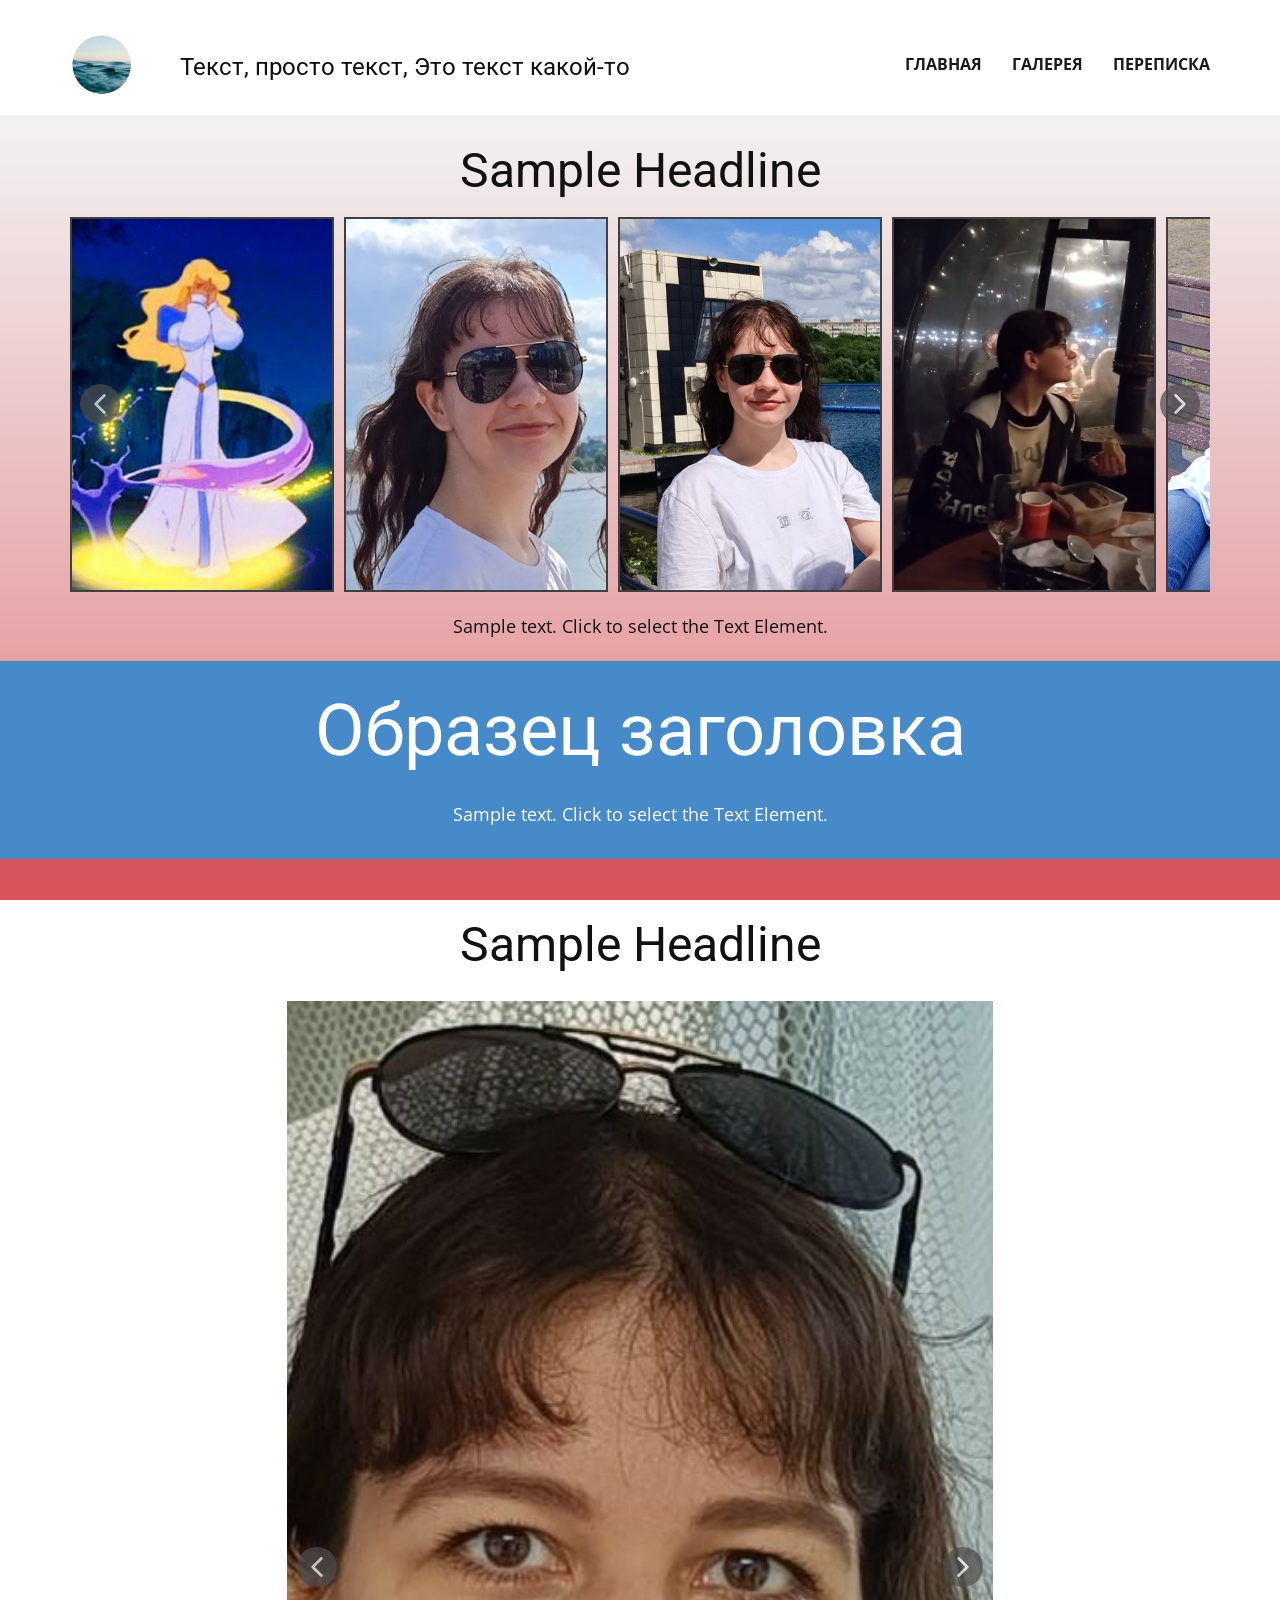
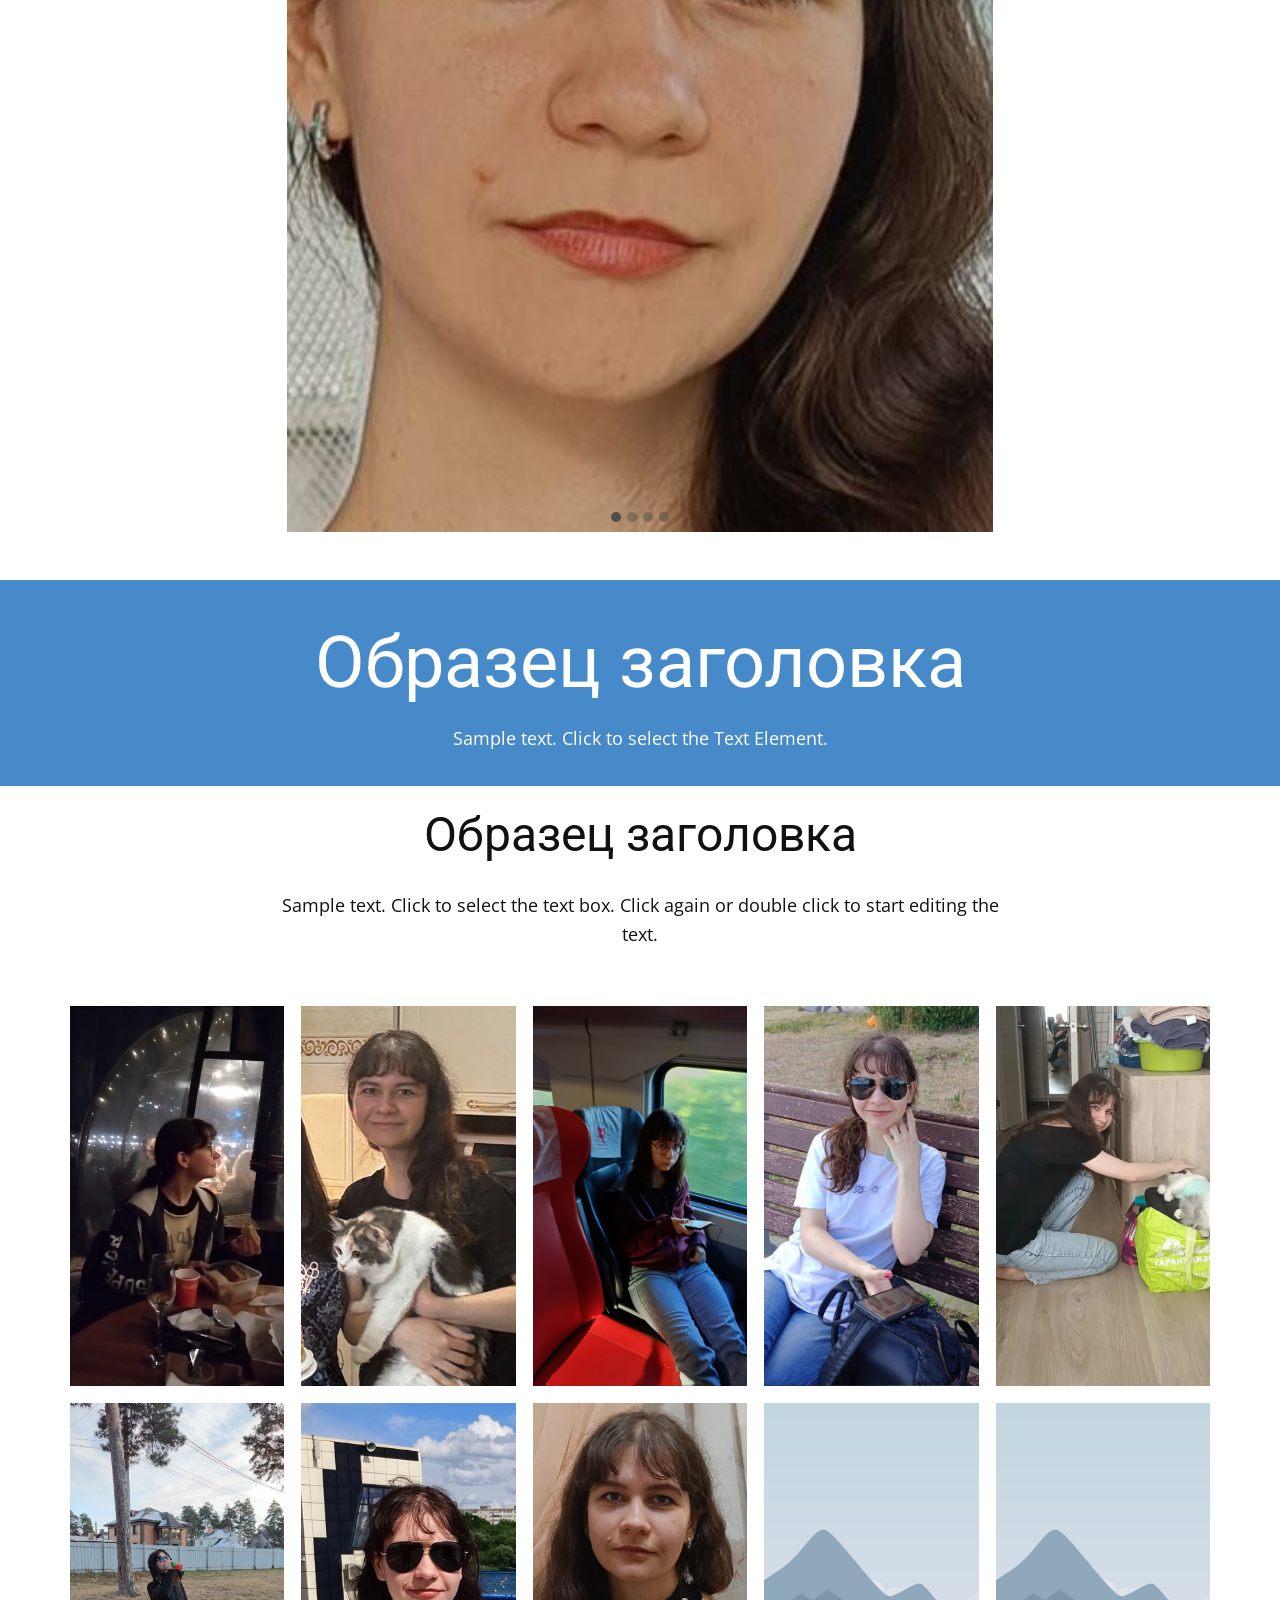
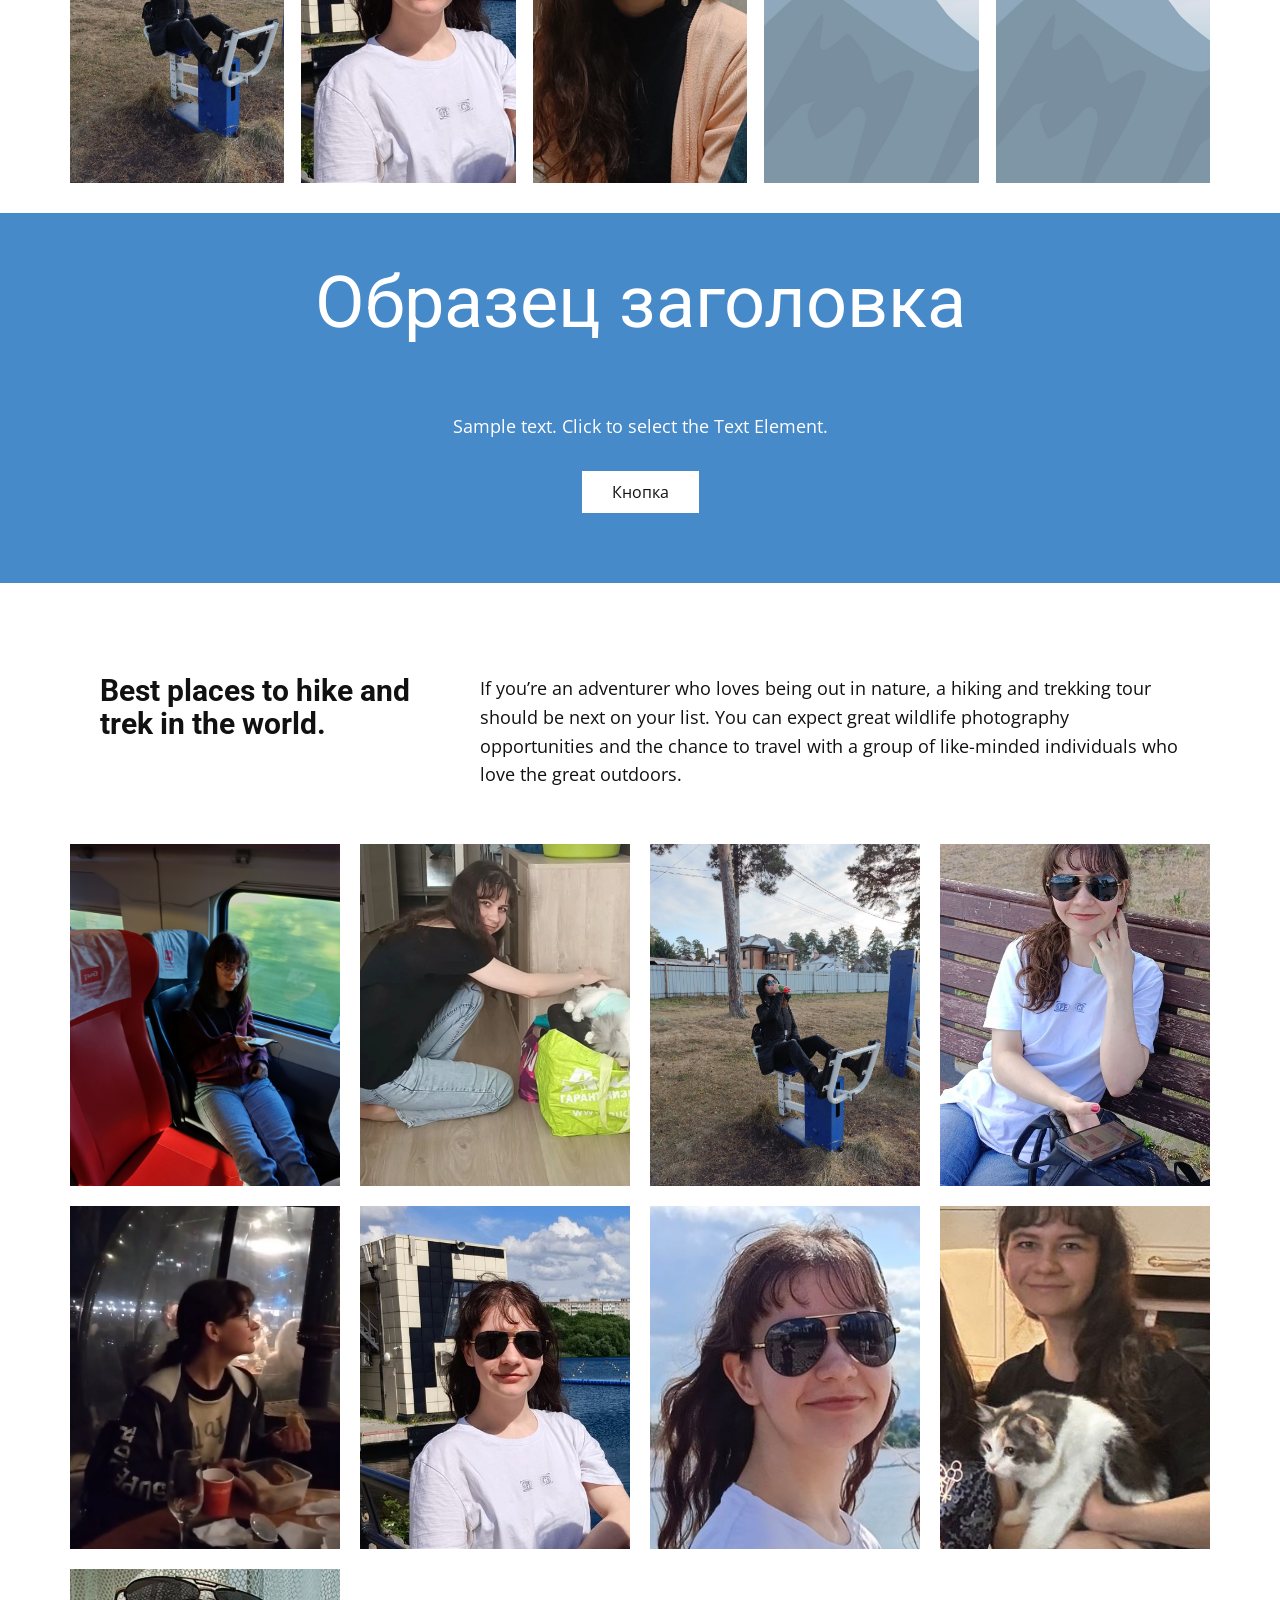
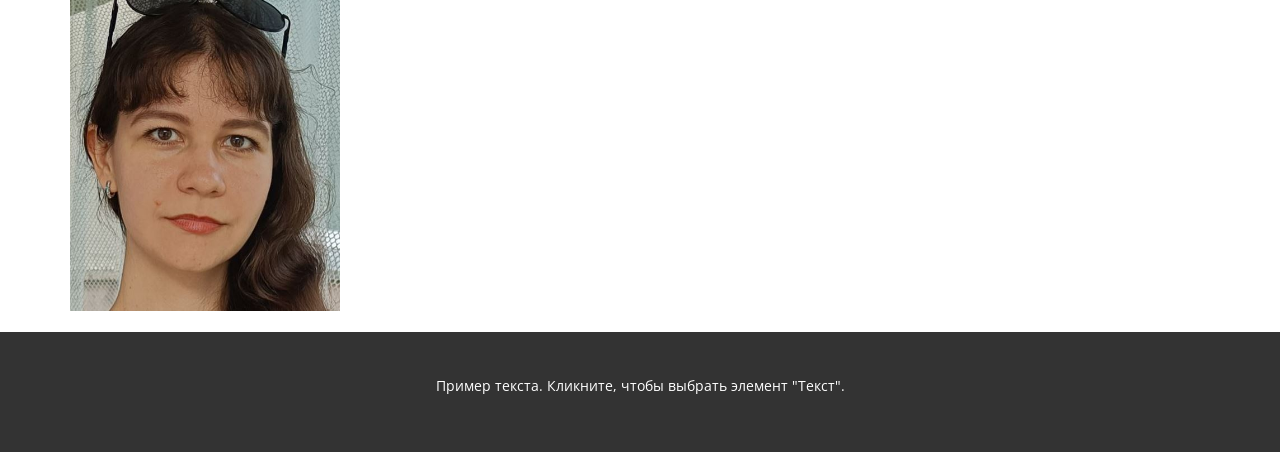
==== Галерея.html @ 7e2ecb0b "Add files via upload" ====
<!DOCTYPE html>
<html style="font-size: 16px;" lang="ru"><head>
    <meta name="viewport" content="width=device-width, initial-scale=1.0">
    <meta charset="utf-8">
    <meta name="keywords" content="Образец заголовка, Образец заголовка">
    <meta name="description" content="">
    <title>Галерея</title>
    <link rel="stylesheet" href="nicepage.css" media="screen">
<link rel="stylesheet" href="Галерея.css" media="screen">
    <script class="u-script" type="text/javascript" src="jquery.js" defer=""></script>
    <script class="u-script" type="text/javascript" src="nicepage.js" defer=""></script>
    <meta name="generator" content="Nicepage 8.4.0, nicepage.com">
    
    
    
    
    
    
    
    
    
    <link id="u-page-google-font" rel="stylesheet" href="https://fonts.googleapis.com/css2?display=swap&amp;family=Roboto:ital,wght@0,100;0,200;0,300;0,400;0,500;0,600;0,700;0,800;0,900;1,100;1,200;1,300;1,400;1,500;1,600;1,700;1,800;1,900&amp;family=Open+Sans:ital,wght@0,300;0,400;0,500;0,600;0,700;0,800;1,300;1,400;1,500;1,600;1,700;1,800">
    <script type="application/ld+json">{
		"@context": "http://schema.org",
		"@type": "Organization",
		"name": "Site1",
		"logo": "images/-20260410-180909.jpg"
}</script>
    <meta name="theme-color" content="#478ac9">
    <meta property="og:title" content="Галерея">
    <meta property="og:description" content="">
    <meta property="og:type" content="website">
  <meta data-intl-tel-input-cdn-path="intlTelInput/"></head>
  <body data-path-to-root="./" data-include-products="false" class="u-body u-clearfix u-xl-mode" data-lang="ru"><header class="u-clearfix u-header u-white u-header" id="header"><div class="u-clearfix u-sheet u-valign-middle-lg u-valign-middle-sm u-sheet-1">
        <a href="files/Soundtrack-SwanPrincess.mp3" class="u-file-link u-image u-logo u-image-1" data-image-width="108" data-image-height="105">
          <img src="images/-20260410-180909.jpg" class="u-logo-image u-logo-image-1">
        </a>
        <nav class="u-dropdown-icon u-menu u-menu-dropdown u-offcanvas u-menu-1" role="navigation" aria-label="Menu navigation">
          <div class="menu-collapse" style="font-size: 1rem; letter-spacing: 0px; font-weight: 700; text-transform: uppercase;">
            <a class="u-button-style u-custom-active-border-color u-custom-active-color u-custom-border u-custom-border-color u-custom-borders u-custom-hover-border-color u-custom-hover-color u-custom-left-right-menu-spacing u-custom-padding-bottom u-custom-text-active-color u-custom-text-color u-custom-text-decoration u-custom-text-hover-color u-custom-top-bottom-menu-spacing u-hamburger-link u-nav-link u-text-active-palette-1-base u-text-hover-palette-2-base u-hamburger-link-1" href="#" tabindex="-1" aria-label="Open menu" aria-controls="280f">
              <svg class="u-svg-link" viewBox="0 0 24 24"><use xlink:href="#menu-hamburger"></use></svg>
              <svg class="u-svg-content" version="1.1" id="menu-hamburger" viewBox="0 0 16 16" x="0px" y="0px" xmlns:xlink="http://www.w3.org/1999/xlink" xmlns="http://www.w3.org/2000/svg"><g><rect y="1" width="16" height="2"></rect><rect y="7" width="16" height="2"></rect><rect y="13" width="16" height="2"></rect>
</g></svg>
            </a>
          </div>
          <div class="u-custom-menu u-nav-container">
            <ul role="menubar" class="u-nav u-spacing-30 u-unstyled u-nav-1"><li role="none" class="u-nav-item"><a role="menuitem" class="u-border-2 u-border-active-palette-1-base u-border-hover-palette-1-base u-border-no-left u-border-no-right u-border-no-top u-button-style u-nav-link u-text-active-palette-1-base u-text-grey-90 u-text-hover-grey-90 u-nav-link-2" href="./">Главная</a>
</li><li role="none" class="u-nav-item"><a role="menuitem" class="u-border-2 u-border-active-palette-1-base u-border-hover-palette-1-base u-border-no-left u-border-no-right u-border-no-top u-button-style u-nav-link u-text-active-palette-1-base u-text-grey-90 u-text-hover-grey-90 u-nav-link-2" href="Галерея.html">Галерея</a>
</li><li role="none" class="u-nav-item"><a role="menuitem" class="u-border-2 u-border-active-palette-1-base u-border-hover-palette-1-base u-border-no-left u-border-no-right u-border-no-top u-button-style u-nav-link u-text-active-palette-1-base u-text-grey-90 u-text-hover-grey-90 u-nav-link-2" href="Переписка.html">Переписка</a>
</li></ul>
          </div>
          <div class="u-custom-menu u-nav-container-collapse" id="280f" role="region" aria-label="Menu panel">
            <div class="u-black u-container-style u-inner-container-layout u-opacity u-opacity-95 u-sidenav">
              <div class="u-inner-container-layout u-sidenav-overflow">
                <div class="u-menu-close" tabindex="-1" aria-label="Close menu"></div>
                <ul class="u-align-center u-nav u-popupmenu-items u-unstyled u-nav-2" role="menubar"><li role="none" class="u-nav-item"><a role="menuitem" class="u-button-style u-nav-link" href="./">Главная</a>
</li><li role="none" class="u-nav-item"><a role="menuitem" class="u-button-style u-nav-link" href="Галерея.html">Галерея</a>
</li><li role="none" class="u-nav-item"><a role="menuitem" class="u-button-style u-nav-link" href="Переписка.html">Переписка</a>
</li></ul>
              </div>
            </div>
            <div class="u-black u-menu-overlay u-opacity u-opacity-70"></div>
          </div>
        </nav>
        <h4 class="u-hidden-xs u-text u-text-1">Текст, просто текст,&nbsp;Это текст какой-то</h4>
      </div></header>
    <section class="u-align-center u-clearfix u-container-align-center u-container-align-center-lg u-container-align-center-md u-container-align-center-sm u-container-align-center-xl u-gradient u-section-1" id="block-26">
      <div class="u-clearfix u-sheet u-valign-middle-lg u-valign-middle-md u-valign-middle-sm u-valign-middle-xs u-sheet-1">
        <h2 class="u-align-center u-text u-text-default u-text-1">Sample Headline</h2>
        <div class="u-expanded-width u-gallery u-layout-horizontal u-lightbox u-no-transition u-show-text-none u-width-fixed u-gallery-1">
          <div class="u-gallery-inner u-gallery-inner-1"><div class="u-border-2 u-border-grey-75 u-effect-hover-zoom u-gallery-item u-gallery-item-1" data-href="https://www.wildberries.ru/" data-target="_blank"><div class="u-back-slide" data-image-width="640" data-image-height="640"><img class="u-back-image u-back-image-1" src="images/IMG_20260308_144318_006.jpg">
</div><div class="u-over-slide u-shading u-over-slide-1"></div>
</div><div class="u-border-2 u-border-grey-75 u-effect-hover-zoom u-gallery-item u-gallery-item-2" data-href="https://www.wildberries.ru/"><div class="u-back-slide" data-image-width="323" data-image-height="461"><img class="u-back-image u-back-image-2" src="images/-20260405-192249.jpg">
</div><div class="u-over-slide u-shading u-over-slide-2"></div>
</div><div class="u-border-2 u-border-grey-75 u-effect-hover-zoom u-gallery-item u-gallery-item-3" data-href="./" data-page-id="774702282" title="Главная"><div class="u-back-slide" data-image-width="492" data-image-height="548"><img class="u-back-image u-back-image-3" src="images/-20260405-192155.jpg">
</div><div class="u-over-slide u-shading u-over-slide-3"></div>
</div><div class="u-border-2 u-border-grey-75 u-effect-hover-zoom u-gallery-item u-gallery-item-4"><div class="u-back-slide" data-image-width="720" data-image-height="1280"><img class="u-back-image u-back-image-4" src="images/MOV_20260227_195539_401.mp4_snapshot_00.28.879.jpg">
</div><div class="u-over-slide u-shading u-over-slide-4"></div>
</div><div class="u-border-2 u-border-grey-75 u-effect-hover-zoom u-gallery-item u-gallery-item-5"><div class="u-back-slide" data-image-width="500" data-image-height="833"><img class="u-back-image u-back-image-5" src="images/-20260405-191856.jpg">
</div><div class="u-over-slide u-shading u-over-slide-5"></div>
</div><div class="u-border-2 u-border-grey-75 u-effect-hover-zoom u-gallery-item u-gallery-item-6"><div class="u-back-slide" data-image-width="576" data-image-height="1280"><img class="u-back-image u-back-image-6" src="images/IMG_20260303_082005_225.jpg">
</div><div class="u-over-slide u-shading u-over-slide-6"></div>
</div><div class="u-border-2 u-border-grey-75 u-effect-hover-zoom u-gallery-item u-gallery-item-7" data-image-width="3456" data-image-height="4608"><div class="u-back-slide"><img class="u-back-image u-back-image-7" src="images/IMG_20240621_190513.jpg">
</div><div class="u-over-slide u-shading u-over-slide-7"></div>
</div><div class="u-border-2 u-border-grey-75 u-effect-hover-zoom u-gallery-item u-gallery-item-8" data-image-width="540" data-image-height="1200"><div class="u-back-slide"><img class="u-back-image u-back-image-8" src="images/IMG_20260405_192829.png">
</div><div class="u-over-slide u-shading u-over-slide-8"></div>
</div><div class="u-border-2 u-border-grey-75 u-effect-hover-zoom u-gallery-item u-gallery-item-9" data-image-width="960" data-image-height="1280"><div class="u-back-slide"><img class="u-back-image u-back-image-9" src="images/IMG_20260303_082004_927.jpg">
</div><div class="u-over-slide u-shading u-over-slide-9"></div>
</div><div class="u-border-2 u-border-grey-75 u-effect-hover-zoom u-gallery-item u-gallery-item-10" data-image-width="576" data-image-height="1280"><div class="u-back-slide"><img class="u-back-image u-back-image-10" src="images/IMG_20260303_082004_485.jpg">
</div><div class="u-over-slide u-shading u-over-slide-10"></div>
</div><div class="u-border-2 u-border-grey-75 u-effect-hover-zoom u-gallery-item u-gallery-item-11" data-image-width="287" data-image-height="526"><div class="u-back-slide"><img class="u-back-image u-back-image-11" src="images/-20260405-191617.jpg">
</div><div class="u-over-slide u-shading u-over-slide-11"></div>
</div><div class="u-border-2 u-border-grey-75 u-effect-hover-zoom u-gallery-item u-gallery-item-12" data-image-width="572" data-image-height="613"><div class="u-back-slide"><img class="u-back-image u-back-image-12" src="images/-20260410-174412.jpg">
</div><div class="u-over-slide u-shading u-over-slide-12"></div>
</div></div>
          <a class="u-absolute-vcenter u-gallery-nav u-gallery-nav-prev u-grey-70 u-icon-circle u-opacity u-opacity-70 u-spacing-10 u-text-white u-gallery-nav-1" href="#" role="button"><span aria-hidden="true">
              <svg viewBox="0 0 451.847 451.847"><path d="M97.141,225.92c0-8.095,3.091-16.192,9.259-22.366L300.689,9.27c12.359-12.359,32.397-12.359,44.751,0
c12.354,12.354,12.354,32.388,0,44.748L173.525,225.92l171.903,171.909c12.354,12.354,12.354,32.391,0,44.744
c-12.354,12.365-32.386,12.365-44.745,0l-194.29-194.281C100.226,242.115,97.141,234.018,97.141,225.92z"></path></svg></span><span class="sr-only">
              <svg viewBox="0 0 451.847 451.847"><path d="M97.141,225.92c0-8.095,3.091-16.192,9.259-22.366L300.689,9.27c12.359-12.359,32.397-12.359,44.751,0
c12.354,12.354,12.354,32.388,0,44.748L173.525,225.92l171.903,171.909c12.354,12.354,12.354,32.391,0,44.744
c-12.354,12.365-32.386,12.365-44.745,0l-194.29-194.281C100.226,242.115,97.141,234.018,97.141,225.92z"></path></svg></span>
          </a>
          <a class="u-absolute-vcenter u-gallery-nav u-gallery-nav-next u-grey-70 u-icon-circle u-opacity u-opacity-70 u-spacing-10 u-text-white u-gallery-nav-2" href="#" role="button"><span aria-hidden="true">
              <svg viewBox="0 0 451.846 451.847"><path d="M345.441,248.292L151.154,442.573c-12.359,12.365-32.397,12.365-44.75,0c-12.354-12.354-12.354-32.391,0-44.744
L278.318,225.92L106.409,54.017c-12.354-12.359-12.354-32.394,0-44.748c12.354-12.359,32.391-12.359,44.75,0l194.287,194.284
c6.177,6.18,9.262,14.271,9.262,22.366C354.708,234.018,351.617,242.115,345.441,248.292z"></path></svg></span><span class="sr-only">
              <svg viewBox="0 0 451.846 451.847"><path d="M345.441,248.292L151.154,442.573c-12.359,12.365-32.397,12.365-44.75,0c-12.354-12.354-12.354-32.391,0-44.744
L278.318,225.92L106.409,54.017c-12.354-12.359-12.354-32.394,0-44.748c12.354-12.359,32.391-12.359,44.75,0l194.287,194.284
c6.177,6.18,9.262,14.271,9.262,22.366C354.708,234.018,351.617,242.115,345.441,248.292z"></path></svg></span>
          </a>
        </div>
        <p class="u-align-center u-text u-text-default u-text-2">Sample text. Click to select the Text Element.</p>
      </div>
    </section>
    <section class="u-clearfix u-container-align-center u-palette-1-base u-section-2" id="block-24">
      <div class="u-clearfix u-sheet u-valign-middle-lg u-valign-middle-md u-valign-middle-sm u-valign-middle-xl u-sheet-1">
        <h1 class="u-align-center u-text u-text-default-lg u-text-default-md u-text-default-sm u-text-default-xl u-text-1">Образец заголовка</h1>
        <p class="u-align-center u-text u-text-default u-text-2">Sample text. Click to select the Text Element.</p>
      </div>
    </section>
    <section class="u-align-center u-clearfix u-container-align-center u-container-align-center-lg u-container-align-center-md u-container-align-center-sm u-container-align-center-xl u-section-3" id="block-29">
      <div class="u-clearfix u-sheet u-valign-middle-lg u-valign-middle-md u-valign-middle-sm u-valign-middle-xs u-sheet-1">
        <h2 class="u-text u-text-default u-text-1">Sample Headline</h2>
        <div class="u-carousel u-expanded-width-xs u-gallery u-gallery-slider u-layout-carousel u-lightbox u-no-transition u-show-text-on-hover u-gallery-1" id="carousel-dca6" data-interval="5000" data-u-ride="carousel">
          <ol class="u-absolute-hcenter u-carousel-indicators u-carousel-indicators-1">
            <li data-u-target="#carousel-dca6" data-u-slide-to="0" class="u-active u-grey-70 u-shape-circle" style="width: 10px; height: 10px;"></li>
            <li data-u-target="#carousel-dca6" data-u-slide-to="1" class="u-grey-70 u-shape-circle" style="width: 10px; height: 10px;"></li>
            <li data-u-target="#carousel-dca6" data-u-slide-to="2" class="u-grey-70 u-shape-circle" style="width: 10px; height: 10px;"></li>
            <li data-u-target="#carousel-dca6" data-u-slide-to="3" class="u-grey-70 u-shape-circle" style="width: 10px; height: 10px;"></li>
          </ol>
          <div class="u-carousel-inner u-gallery-inner u-gallery-inner-1" role="listbox">
            <div class="u-active u-carousel-item u-effect-fade u-gallery-item u-carousel-item-1">
              <div class="u-back-slide" data-image-width="572" data-image-height="613">
                <img class="u-back-image u-expanded" src="images/-20260410-174412.jpg">
              </div>
              <div class="u-align-center u-over-slide u-shading u-valign-bottom u-over-slide-1">
                <h3 class="u-gallery-heading">Sample Title</h3>
                <p class="u-gallery-text">Sample Text</p>
              </div>
            </div>
            <div class="u-carousel-item u-effect-fade u-gallery-item u-carousel-item-2">
              <div class="u-back-slide" data-image-width="287" data-image-height="526">
                <img class="u-back-image u-expanded" src="images/-20260405-191617.jpg">
              </div>
              <div class="u-align-center u-over-slide u-shading u-valign-bottom u-over-slide-2">
                <h3 class="u-gallery-heading">Sample Title</h3>
                <p class="u-gallery-text">Sample Text</p>
              </div>
            </div>
            <div class="u-carousel-item u-effect-fade u-gallery-item u-carousel-item-3" data-image-width="540" data-image-height="1200">
              <div class="u-back-slide">
                <img class="u-back-image u-expanded" src="images/IMG_20260405_192829.png">
              </div>
              <div class="u-align-center u-over-slide u-shading u-valign-bottom u-over-slide-3"></div>
              <style data-mode="XL" data-visited="true"></style>
              <style data-mode="LG"></style>
              <style data-mode="MD"></style>
              <style data-mode="SM"></style>
              <style data-mode="XS" data-visited="true"></style>
            </div>
            <div class="u-carousel-item u-effect-fade u-gallery-item u-carousel-item-4" data-image-width="3456" data-image-height="4608">
              <div class="u-back-slide">
                <img class="u-back-image u-expanded" src="images/IMG_20240621_190513.jpg">
              </div>
              <div class="u-align-center u-over-slide u-shading u-valign-bottom u-over-slide-4"></div>
              <style data-mode="XL" data-visited="true"></style>
              <style data-mode="LG"></style>
              <style data-mode="MD"></style>
              <style data-mode="SM"></style>
              <style data-mode="XS" data-visited="true"></style>
            </div>
          </div>
          <a class="u-absolute-vcenter u-carousel-control u-carousel-control-prev u-grey-70 u-icon-circle u-opacity u-opacity-70 u-spacing-10 u-text-white u-carousel-control-1" href="#carousel-dca6" role="button" data-u-slide="prev"><span aria-hidden="true">
              <svg viewBox="0 0 451.847 451.847"><path d="M97.141,225.92c0-8.095,3.091-16.192,9.259-22.366L300.689,9.27c12.359-12.359,32.397-12.359,44.751,0
c12.354,12.354,12.354,32.388,0,44.748L173.525,225.92l171.903,171.909c12.354,12.354,12.354,32.391,0,44.744
c-12.354,12.365-32.386,12.365-44.745,0l-194.29-194.281C100.226,242.115,97.141,234.018,97.141,225.92z"></path></svg></span><span class="sr-only">
              <svg viewBox="0 0 451.847 451.847"><path d="M97.141,225.92c0-8.095,3.091-16.192,9.259-22.366L300.689,9.27c12.359-12.359,32.397-12.359,44.751,0
c12.354,12.354,12.354,32.388,0,44.748L173.525,225.92l171.903,171.909c12.354,12.354,12.354,32.391,0,44.744
c-12.354,12.365-32.386,12.365-44.745,0l-194.29-194.281C100.226,242.115,97.141,234.018,97.141,225.92z"></path></svg></span>
          </a>
          <a class="u-absolute-vcenter u-carousel-control u-carousel-control-next u-grey-70 u-icon-circle u-opacity u-opacity-70 u-spacing-10 u-text-white u-carousel-control-2" href="#carousel-dca6" role="button" data-u-slide="next"><span aria-hidden="true">
              <svg viewBox="0 0 451.846 451.847"><path d="M345.441,248.292L151.154,442.573c-12.359,12.365-32.397,12.365-44.75,0c-12.354-12.354-12.354-32.391,0-44.744
L278.318,225.92L106.409,54.017c-12.354-12.359-12.354-32.394,0-44.748c12.354-12.359,32.391-12.359,44.75,0l194.287,194.284
c6.177,6.18,9.262,14.271,9.262,22.366C354.708,234.018,351.617,242.115,345.441,248.292z"></path></svg></span><span class="sr-only">
              <svg viewBox="0 0 451.846 451.847"><path d="M345.441,248.292L151.154,442.573c-12.359,12.365-32.397,12.365-44.75,0c-12.354-12.354-12.354-32.391,0-44.744
L278.318,225.92L106.409,54.017c-12.354-12.359-12.354-32.394,0-44.748c12.354-12.359,32.391-12.359,44.75,0l194.287,194.284
c6.177,6.18,9.262,14.271,9.262,22.366C354.708,234.018,351.617,242.115,345.441,248.292z"></path></svg></span>
          </a>
        </div>
      </div>
    </section>
    <section class="u-clearfix u-container-align-center u-palette-1-base u-section-4" id="block-27">
      <div class="u-clearfix u-sheet u-valign-middle-lg u-valign-middle-md u-valign-middle-sm u-valign-middle-xs u-sheet-1">
        <h1 class="u-align-center u-text u-text-default-lg u-text-default-md u-text-default-sm u-text-default-xl u-text-1">Образец заголовка</h1>
        <p class="u-align-center u-text u-text-default u-text-2">Sample text. Click to select the Text Element.</p>
      </div>
    </section>
    <section class="u-align-center u-clearfix u-container-align-center u-section-5" id="block-20">
      <div class="u-clearfix u-sheet u-valign-middle-lg u-valign-middle-sm u-sheet-1">
        <h2 class="u-text u-text-default-lg u-text-default-xl u-text-1">Образец заголовка</h2>
        <p class="u-text u-text-2">Sample text. Click to select the text box. Click again or double click to start editing the text.</p>
        <div class="u-expanded-width u-gallery u-layout-grid u-lightbox u-show-text-on-hover u-gallery-1">
          <div class="u-gallery-inner u-gallery-inner-1">
            <div class="u-effect-fade u-gallery-item">
              <div class="u-back-slide" data-image-width="720" data-image-height="1280">
                <img class="u-back-image u-expanded" src="images/MOV_20260227_195539_401.mp4_snapshot_00.28.879.jpg">
              </div>
              <div class="u-container-align-center u-over-slide u-shading u-over-slide-1"></div>
            </div>
            <div class="u-effect-fade u-gallery-item">
              <div class="u-back-slide" data-image-width="287" data-image-height="526">
                <img class="u-back-image u-expanded" src="images/-20260405-191617.jpg">
              </div>
              <div class="u-container-align-center u-over-slide u-shading u-over-slide-2"></div>
            </div>
            <div class="u-effect-fade u-gallery-item">
              <div class="u-back-slide" data-image-width="3456" data-image-height="4608">
                <img class="u-back-image u-expanded" src="images/IMG_20240621_190513.jpg">
              </div>
              <div class="u-container-align-center u-over-slide u-shading u-over-slide-3"></div>
            </div>
            <div class="u-effect-fade u-gallery-item">
              <div class="u-back-slide" data-image-width="500" data-image-height="833">
                <img class="u-back-image u-expanded" src="images/-20260405-191856.jpg">
              </div>
              <div class="u-container-align-center u-over-slide u-shading u-over-slide-4"></div>
            </div>
            <div class="u-effect-fade u-gallery-item">
              <div class="u-back-slide" data-image-width="540" data-image-height="1200">
                <img class="u-back-image u-expanded" src="images/IMG_20260405_192829.png">
              </div>
              <div class="u-container-align-center u-over-slide u-shading u-over-slide-5"></div>
            </div>
            <div class="u-effect-fade u-gallery-item">
              <div class="u-back-slide" data-image-width="960" data-image-height="1280">
                <img class="u-back-image u-expanded" src="images/IMG_20260303_082004_927.jpg">
              </div>
              <div class="u-container-align-center u-over-slide u-shading u-over-slide-6"></div>
            </div>
            <div class="u-effect-fade u-gallery-item" data-image-width="492" data-image-height="548">
              <div class="u-back-slide">
                <img class="u-back-image u-expanded" src="images/-20260405-192155.jpg">
              </div>
              <div class="u-container-align-center u-over-slide u-shading u-over-slide-7"></div>
            </div>
            <div class="u-effect-fade u-gallery-item" data-image-width="576" data-image-height="1280">
              <div class="u-back-slide">
                <img class="u-back-image u-expanded" src="images/IMG_20260303_082004_485.jpg">
              </div>
              <div class="u-container-align-center u-over-slide u-shading u-over-slide-8"></div>
            </div>
            <div class="u-effect-fade u-gallery-item">
              <div class="u-back-slide">
                <img class="u-back-image u-expanded" src="images/default-image2.jpg">
              </div>
              <div class="u-container-align-center u-over-slide u-shading u-over-slide-9"></div>
            </div>
            <div class="u-effect-fade u-gallery-item">
              <div class="u-back-slide">
                <img class="u-back-image u-expanded" src="images/default-image2.jpg">
              </div>
              <div class="u-container-align-center u-over-slide u-shading u-over-slide-10"></div>
            </div>
          </div>
        </div>
      </div>
    </section>
    <section class="u-clearfix u-container-align-center u-palette-1-base u-section-6" id="block-23">
      <div class="u-clearfix u-sheet u-valign-middle-lg u-valign-middle-md u-valign-middle-sm u-sheet-1">
        <h1 class="u-align-center u-text u-text-default u-text-1">Образец заголовка</h1>
        <p class="u-align-center u-text u-text-default-lg u-text-default-md u-text-default-sm u-text-default-xl u-text-2">Sample text. Click to select the Text Element.</p>
        <a href="#" class="u-align-center u-border-none u-btn u-button-style u-white u-btn-1">Кнопка</a>
      </div>
    </section>
    <section class="u-clearfix u-container-align-center u-section-7" id="block-22">
      <div class="u-clearfix u-sheet u-valign-middle-lg u-valign-middle-md u-valign-middle-sm u-sheet-1">
        <div class="data-layout-selected u-clearfix u-expanded-width u-layout-wrap u-layout-wrap-1">
          <div class="u-layout">
            <div class="u-layout-row">
              <div class="u-container-align-left u-container-style u-layout-cell u-left-cell u-size-20 u-layout-cell-1">
                <div class="u-container-layout u-valign-top u-container-layout-1">
                  <h2 class="u-align-left u-custom-font u-text u-text-default u-text-1">Best places to hike and trek in the world.</h2>
                </div>
              </div>
              <div class="u-container-align-left u-container-style u-layout-cell u-right-cell u-size-40 u-layout-cell-2">
                <div class="u-container-layout u-valign-top u-container-layout-2">
                  <p class="u-align-left u-text u-text-default u-text-2">If you’re an adventurer who loves being out in nature, a hiking and trekking tour should be next on your list. You can expect great wildlife photography opportunities and the chance to travel with a group of like-minded individuals who love the great outdoors.</p>
                </div>
              </div>
            </div>
          </div>
        </div>
        <div class="u-expanded-width u-gallery u-layout-grid u-lightbox u-show-text-on-hover u-gallery-1">
          <div class="u-gallery-inner u-gallery-inner-1">
            <div class="u-effect-fade u-gallery-item" data-href="https://www.wildberries.ru/">
              <div class="u-back-slide" data-image-width="3456" data-image-height="4608">
                <img class="u-back-image u-expanded" src="images/IMG_20240621_190513.jpg">
              </div>
              <div class="u-over-slide u-shading u-over-slide-1"></div>
            </div>
            <div class="u-effect-fade u-gallery-item">
              <div class="u-back-slide" data-image-width="540" data-image-height="1200">
                <img class="u-back-image u-expanded" src="images/IMG_20260405_192829.png">
              </div>
              <div class="u-over-slide u-shading u-over-slide-2"></div>
            </div>
            <div class="u-effect-fade u-gallery-item">
              <div class="u-back-slide" data-image-width="960" data-image-height="1280">
                <img class="u-back-image u-expanded" src="images/IMG_20260303_082004_927.jpg">
              </div>
              <div class="u-over-slide u-shading u-over-slide-3"></div>
            </div>
            <div class="u-effect-fade u-gallery-item">
              <div class="u-back-slide" data-image-width="500" data-image-height="833">
                <img class="u-back-image u-expanded" src="images/-20260405-191856.jpg">
              </div>
              <div class="u-over-slide u-shading u-over-slide-4"></div>
            </div>
            <div class="u-effect-fade u-gallery-item" data-image-width="720" data-image-height="1280">
              <div class="u-back-slide">
                <img class="u-back-image u-expanded" src="images/MOV_20260227_195539_401.mp4_snapshot_00.28.879.jpg">
              </div>
              <div class="u-over-slide u-shading u-over-slide-5"></div>
            </div>
            <div class="u-effect-fade u-gallery-item" data-image-width="492" data-image-height="548">
              <div class="u-back-slide">
                <img class="u-back-image u-expanded" src="images/-20260405-192155.jpg">
              </div>
              <div class="u-over-slide u-shading u-over-slide-6"></div>
            </div>
            <div class="u-effect-fade u-gallery-item" data-image-width="323" data-image-height="461">
              <div class="u-back-slide">
                <img class="u-back-image u-expanded" src="images/-20260405-192249.jpg">
              </div>
              <div class="u-over-slide u-shading u-over-slide-7"></div>
            </div>
            <div class="u-effect-fade u-gallery-item" data-image-width="287" data-image-height="526">
              <div class="u-back-slide">
                <img class="u-back-image u-expanded" src="images/-20260405-191617.jpg">
              </div>
              <div class="u-over-slide u-shading u-over-slide-8"></div>
            </div>
            <div class="u-effect-fade u-gallery-item" data-image-width="572" data-image-height="613">
              <div class="u-back-slide">
                <img class="u-back-image u-expanded" src="images/-20260410-174412.jpg">
              </div>
              <div class="u-over-slide u-shading u-over-slide-9"></div>
            </div>
          </div>
        </div>
      </div>
    </section>
    
    
    
    <footer class="u-align-center u-clearfix u-container-align-center u-footer u-grey-80 u-footer" id="footer"><div class="u-clearfix u-sheet u-sheet-1">
        <p class="u-small-text u-text u-text-variant u-text-1">Пример текста. Кликните, чтобы выбрать элемент "Текст".</p>
      </div></footer>
  
</body></html>
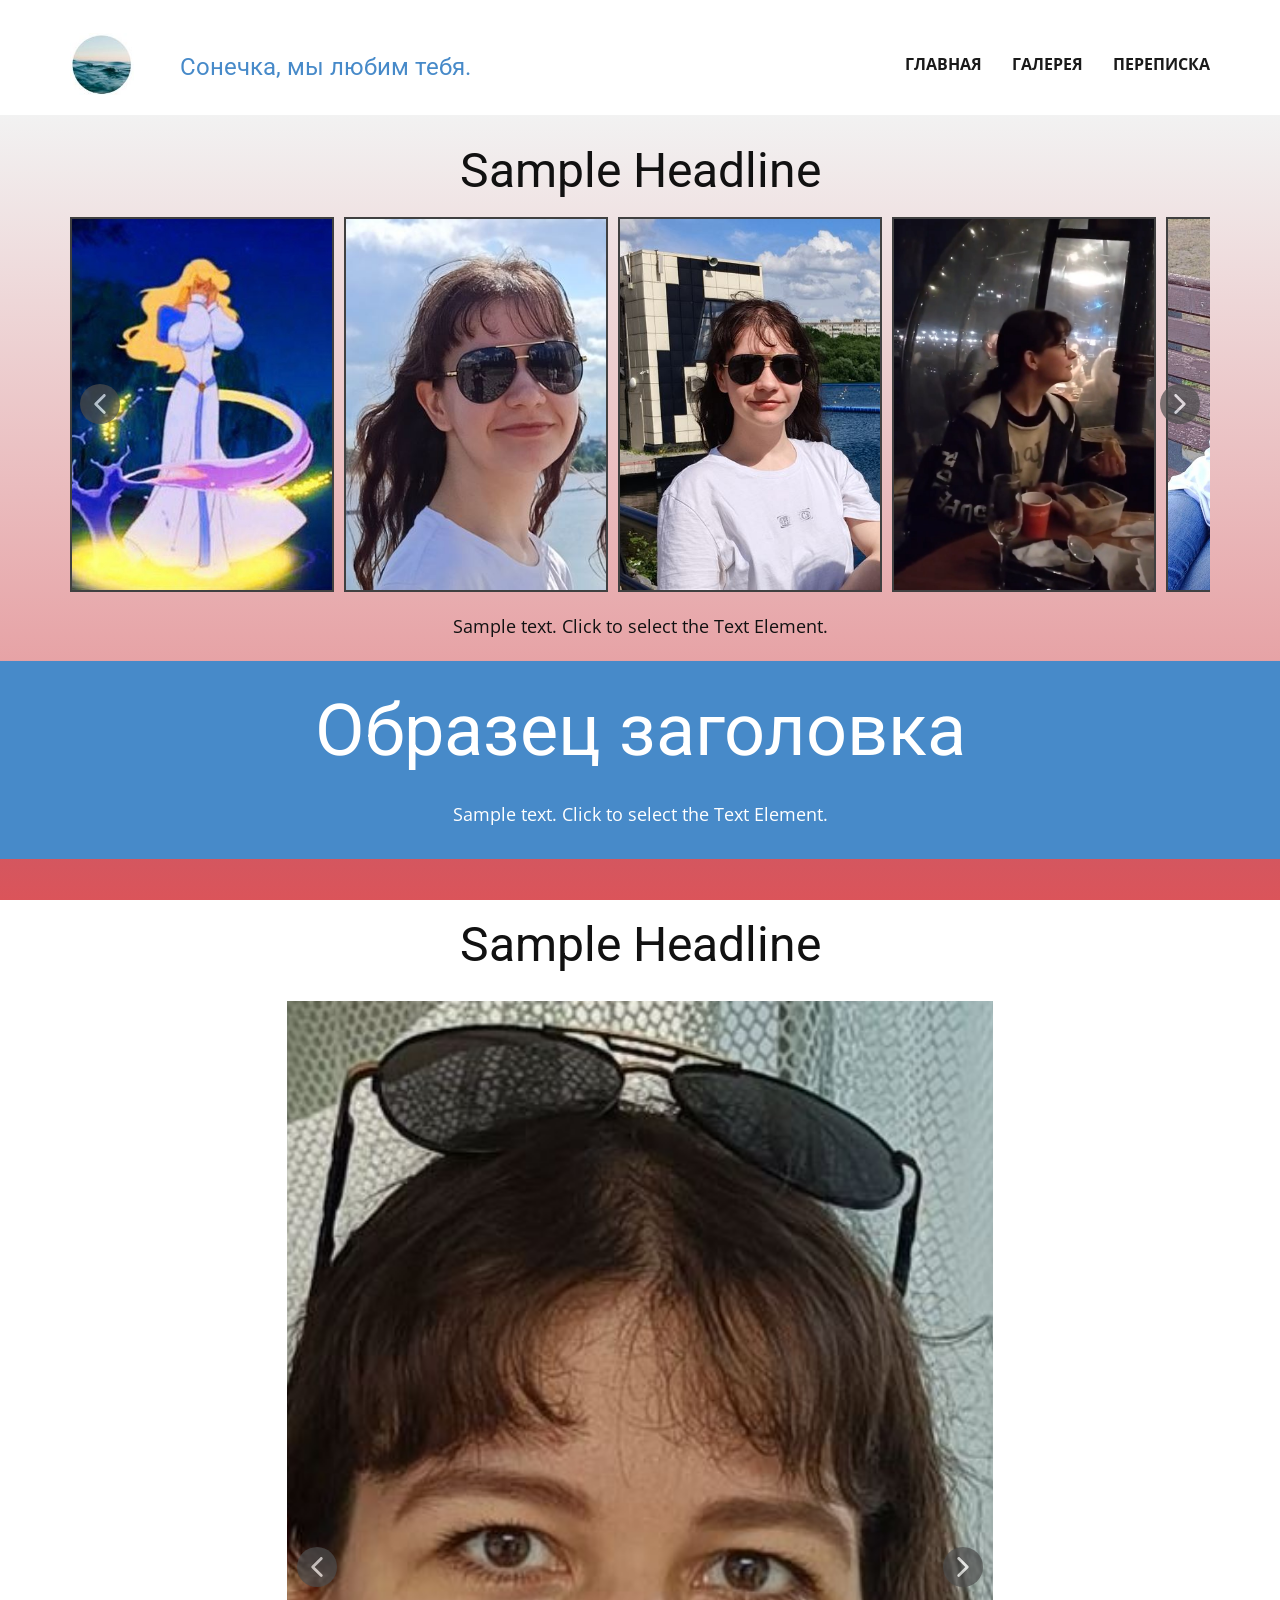
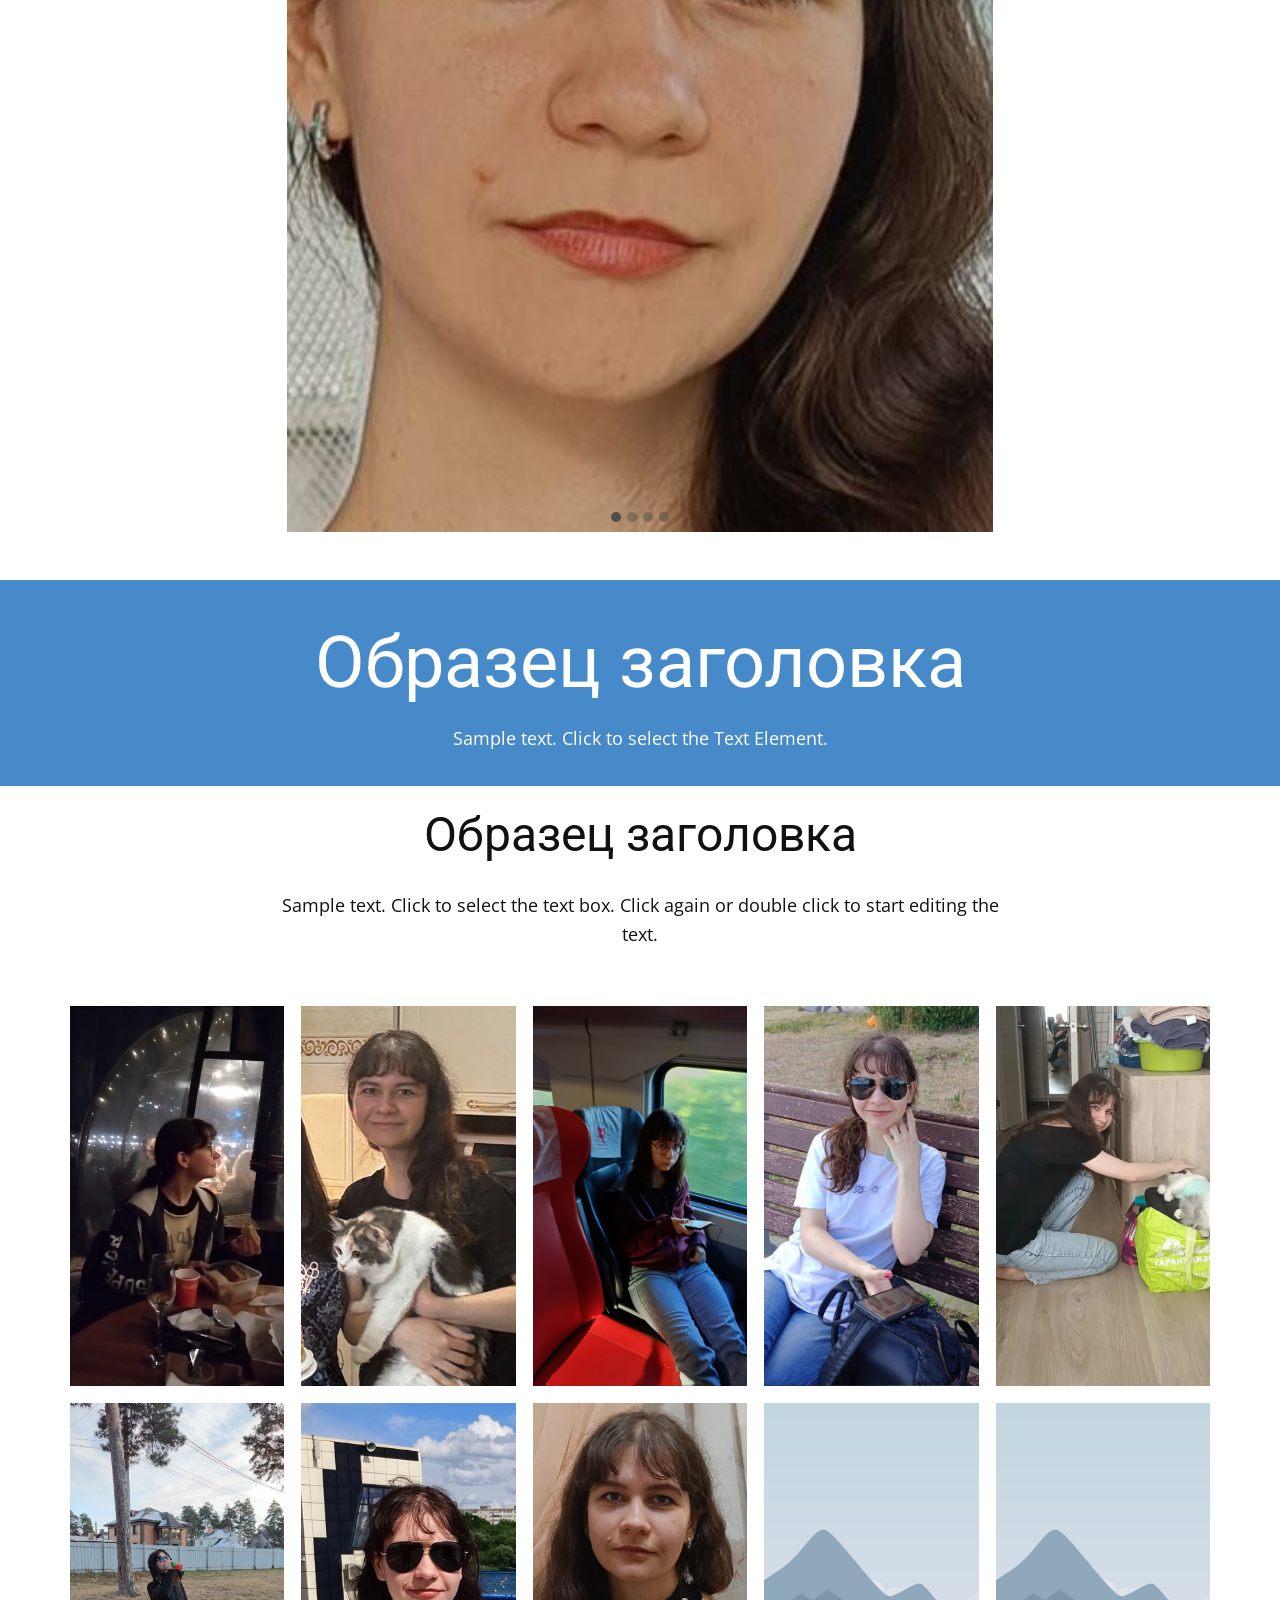
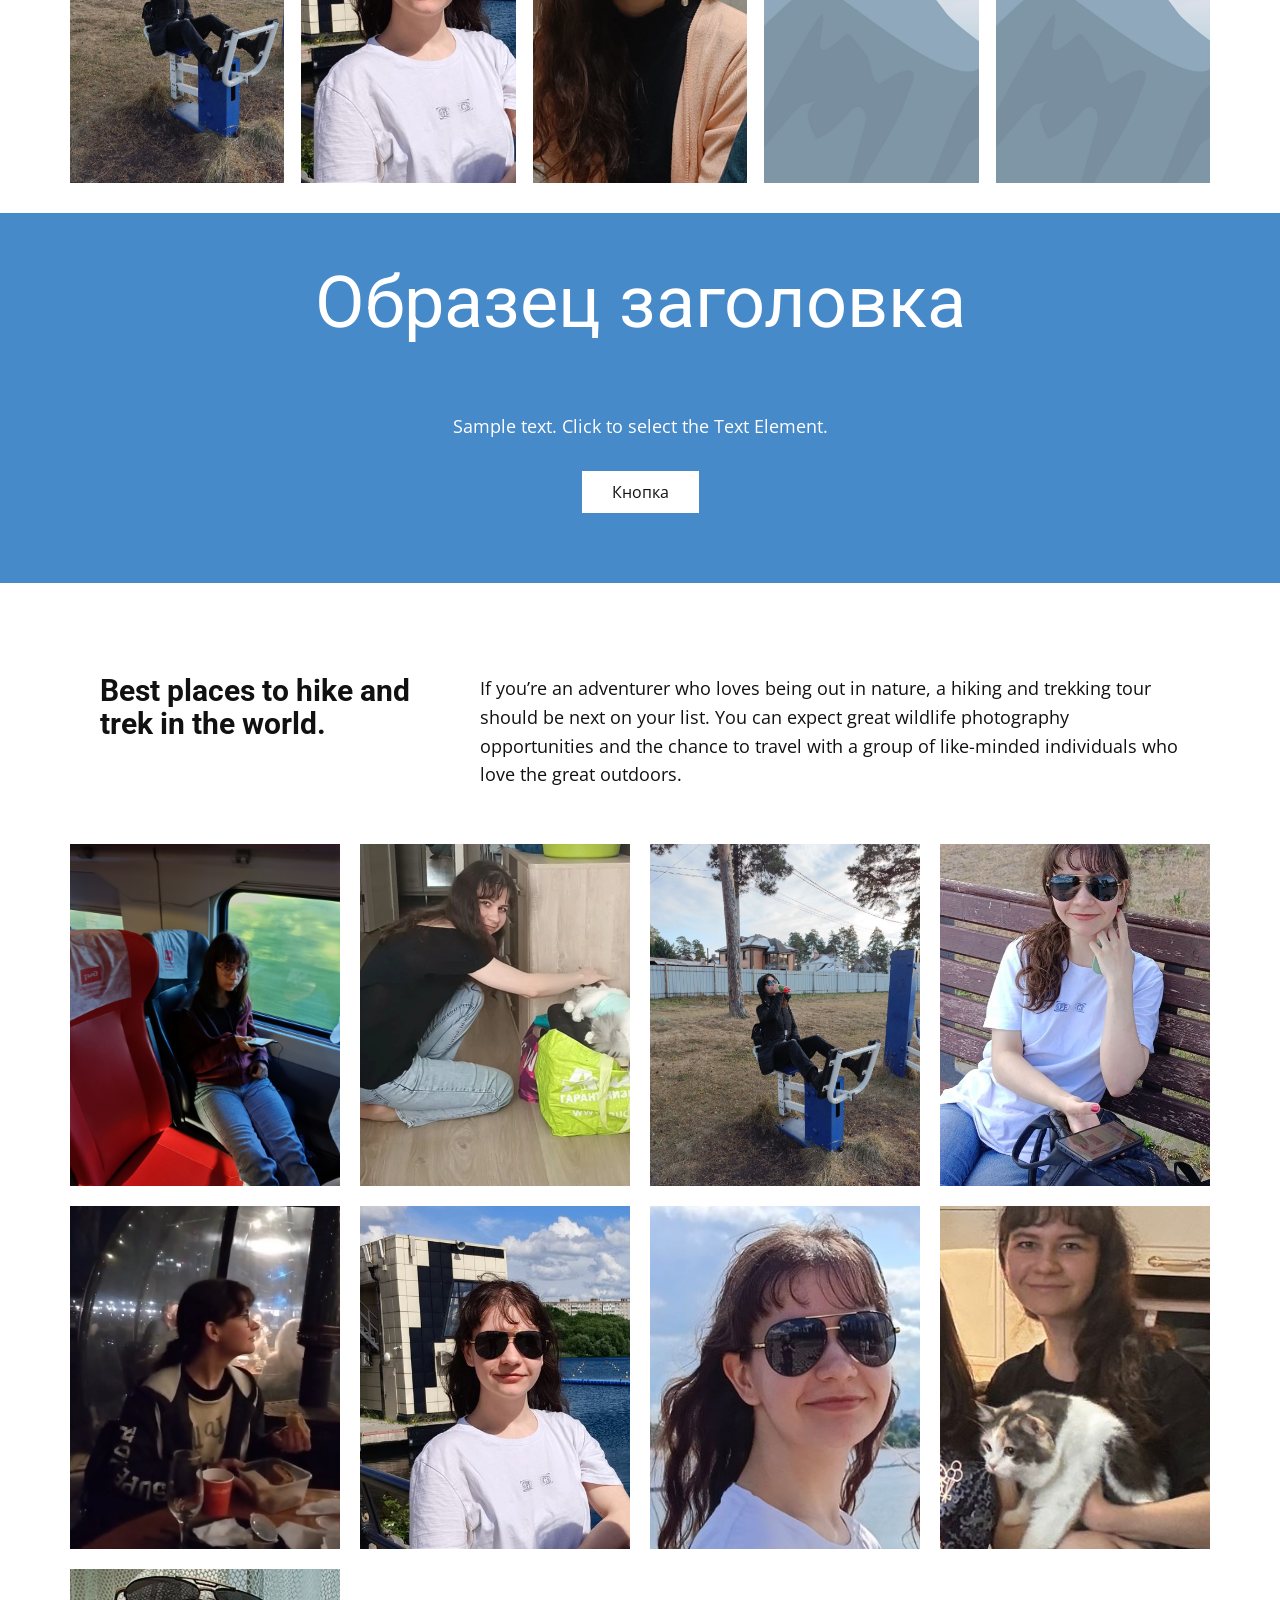
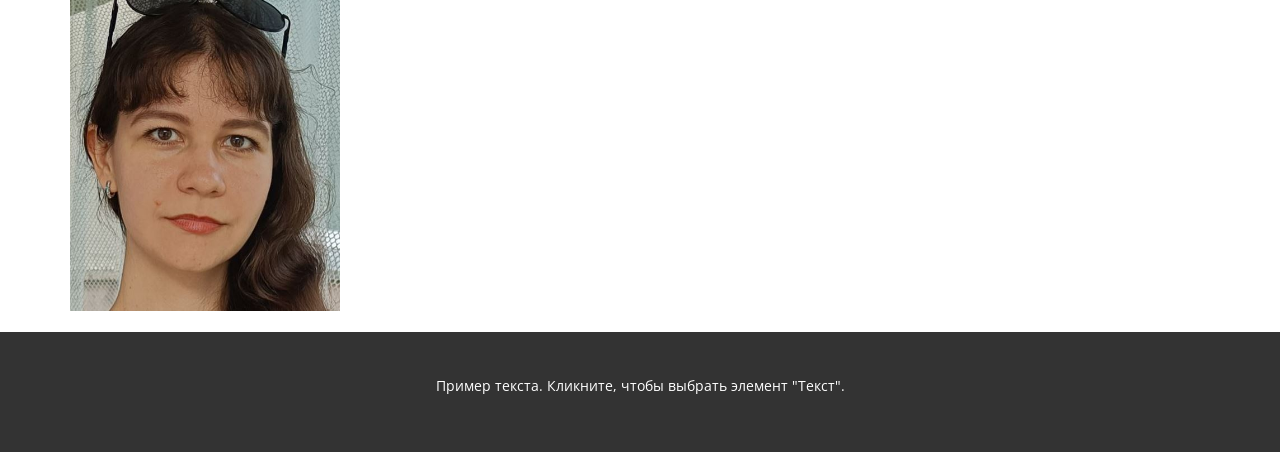
==== commit bc78b321: "Add files via upload" ====
--- a/Галерея.html
+++ b/Галерея.html
@@ -31,7 +31,7 @@
     <meta property="og:description" content="">
     <meta property="og:type" content="website">
   <meta data-intl-tel-input-cdn-path="intlTelInput/"></head>
-  <body data-path-to-root="./" data-include-products="false" class="u-body u-clearfix u-xl-mode" data-lang="ru"><header class="u-clearfix u-header u-white u-header" id="header"><div class="u-clearfix u-sheet u-valign-middle-lg u-valign-middle-sm u-sheet-1">
+  <body data-path-to-root="./" data-include-products="false" class="u-body u-clearfix u-xl-mode" data-lang="ru"><header class="u-clearfix u-header u-white u-header" id="header"><div class="u-clearfix u-sheet u-valign-middle-lg u-valign-middle-md u-valign-middle-sm u-valign-middle-xs u-sheet-1">
         <a href="files/Soundtrack-SwanPrincess.mp3" class="u-file-link u-image u-logo u-image-1" data-image-width="108" data-image-height="105">
           <img src="images/-20260410-180909.jpg" class="u-logo-image u-logo-image-1">
         </a>
@@ -62,7 +62,7 @@
             <div class="u-black u-menu-overlay u-opacity u-opacity-70"></div>
           </div>
         </nav>
-        <h4 class="u-hidden-xs u-text u-text-1">Текст, просто текст,&nbsp;Это текст какой-то</h4>
+        <h4 class="u-text u-text-palette-1-base u-text-1">Сонечка,&nbsp;мы люби​м тебя. </h4>
       </div></header>
     <section class="u-align-center u-clearfix u-container-align-center u-container-align-center-lg u-container-align-center-md u-container-align-center-sm u-container-align-center-xl u-gradient u-section-1" id="block-26">
       <div class="u-clearfix u-sheet u-valign-middle-lg u-valign-middle-md u-valign-middle-sm u-valign-middle-xs u-sheet-1">
--- a/nicepage.css
+++ b/nicepage.css
@@ -46271,7 +46271,7 @@
 }
 
 .u-header .u-sheet-1 {
-  min-height: 110px;
+  min-height: 115px;
 }
 
 .u-header .u-image-1 {
@@ -46311,7 +46311,8 @@
 }
 
 .u-header .u-text-1 {
-  margin: -31px 536px 33px 110px;
+  font-size: 1.5rem;
+  margin: -31px 735px 33px 110px;
 }
 @media (max-width: 1199px) {
   .u-header .u-menu-1 {
@@ -46320,18 +46321,21 @@
   }
 
   .u-header .u-text-1 {
-    margin-top: -31px;
-    margin-right: 436px;
+    margin-right: 635px;
   }
 }
 @media (max-width: 991px) {
   .u-header .u-sheet-1 {
-    min-height: 134px;
+    min-height: 103px;
+  }
+
+  .u-header .u-image-1 {
+    height: 62px;
+    margin-top: 21px;
   }
 
   .u-header .u-menu-1 {
-    margin-top: -62px;
-    margin-right: -5px;
+    margin-top: -53px;
   }
 
   .u-header .u-hamburger-link-1 {
@@ -46340,35 +46344,28 @@
   }
 
   .u-header .u-text-1 {
-    margin-right: 226px;
-    margin-bottom: 36px;
+    width: auto;
+    margin: -41px 337px 33px 84px;
   }
 }
 @media (max-width: 767px) {
-  .u-header .u-menu-1 {
-    margin-top: -62px;
-    margin-right: -5px;
-  }
-
   .u-header .u-text-1 {
     margin-top: 20px;
-    margin-right: 46px;
+    margin-right: 245px;
+    margin-left: 110px;
   }
 }
 @media (max-width: 575px) {
   .u-header .u-sheet-1 {
-    min-height: 85px;
+    min-height: 83px;
   }
 
   .u-header .u-image-1 {
-    height: 62px;
     margin-top: 11px;
   }
 
   .u-header .u-menu-1 {
     margin-top: -56px;
-    margin-right: 0;
-    margin-bottom: 18px;
   }
 
   .u-header .u-hamburger-link-1 {
@@ -46376,8 +46373,8 @@
   }
 
   .u-header .u-text-1 {
-    width: auto;
-    margin: -50px 60px 23px 74px;
+    font-size: 1rem;
+    margin: -35px 60px 33px 74px;
   }
 }
  .u-footer {
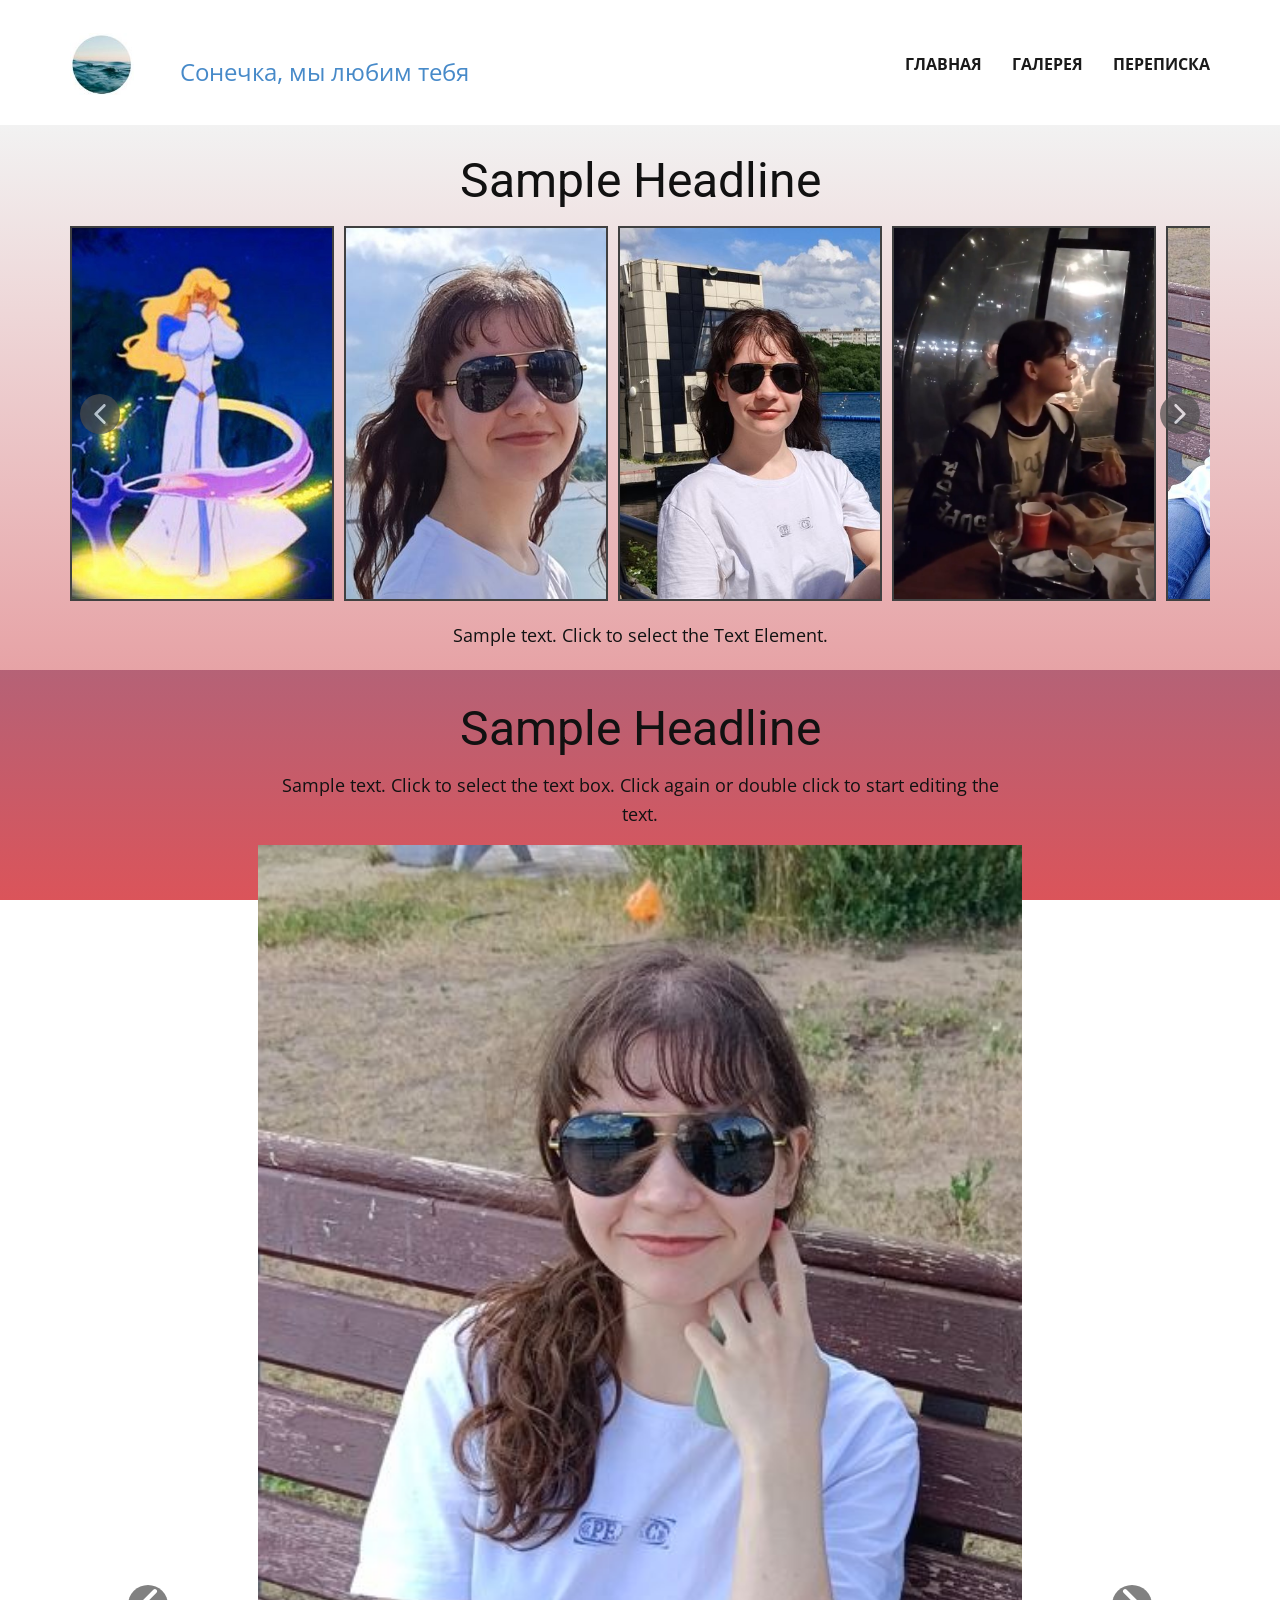
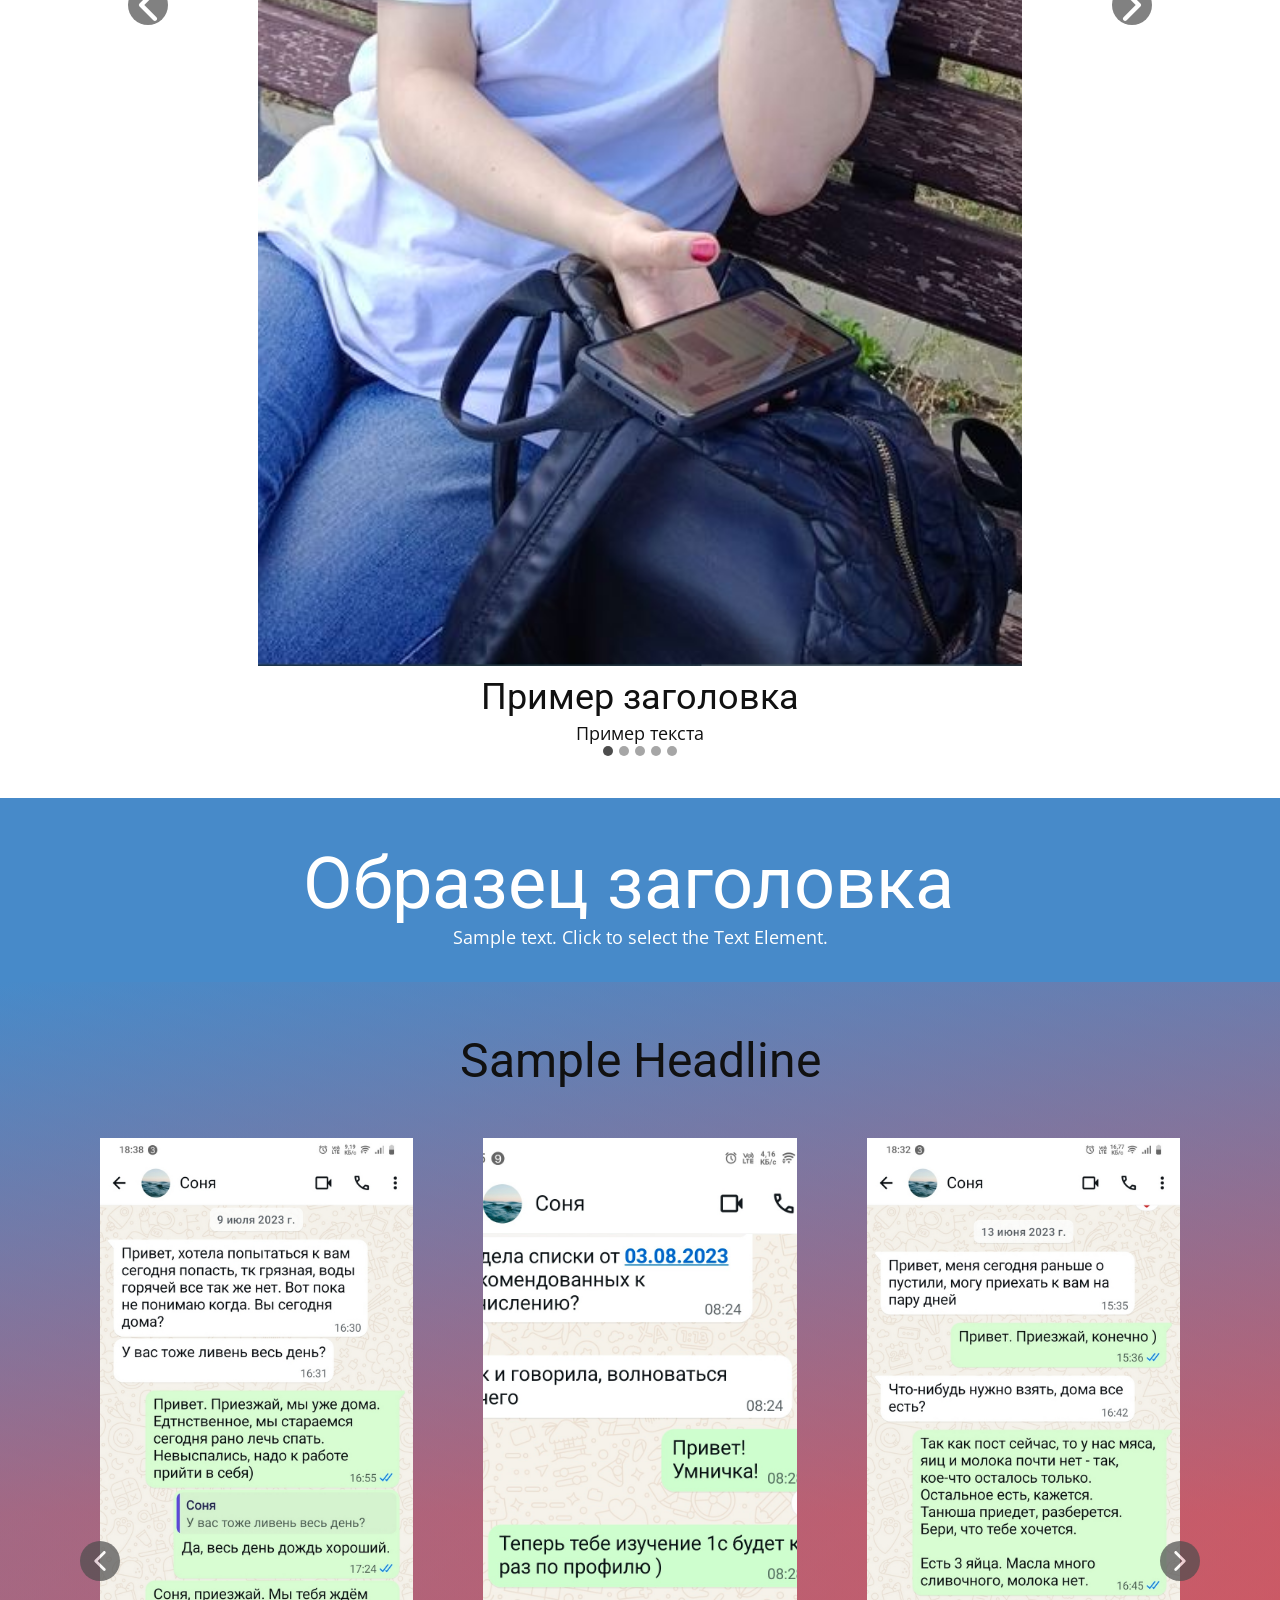
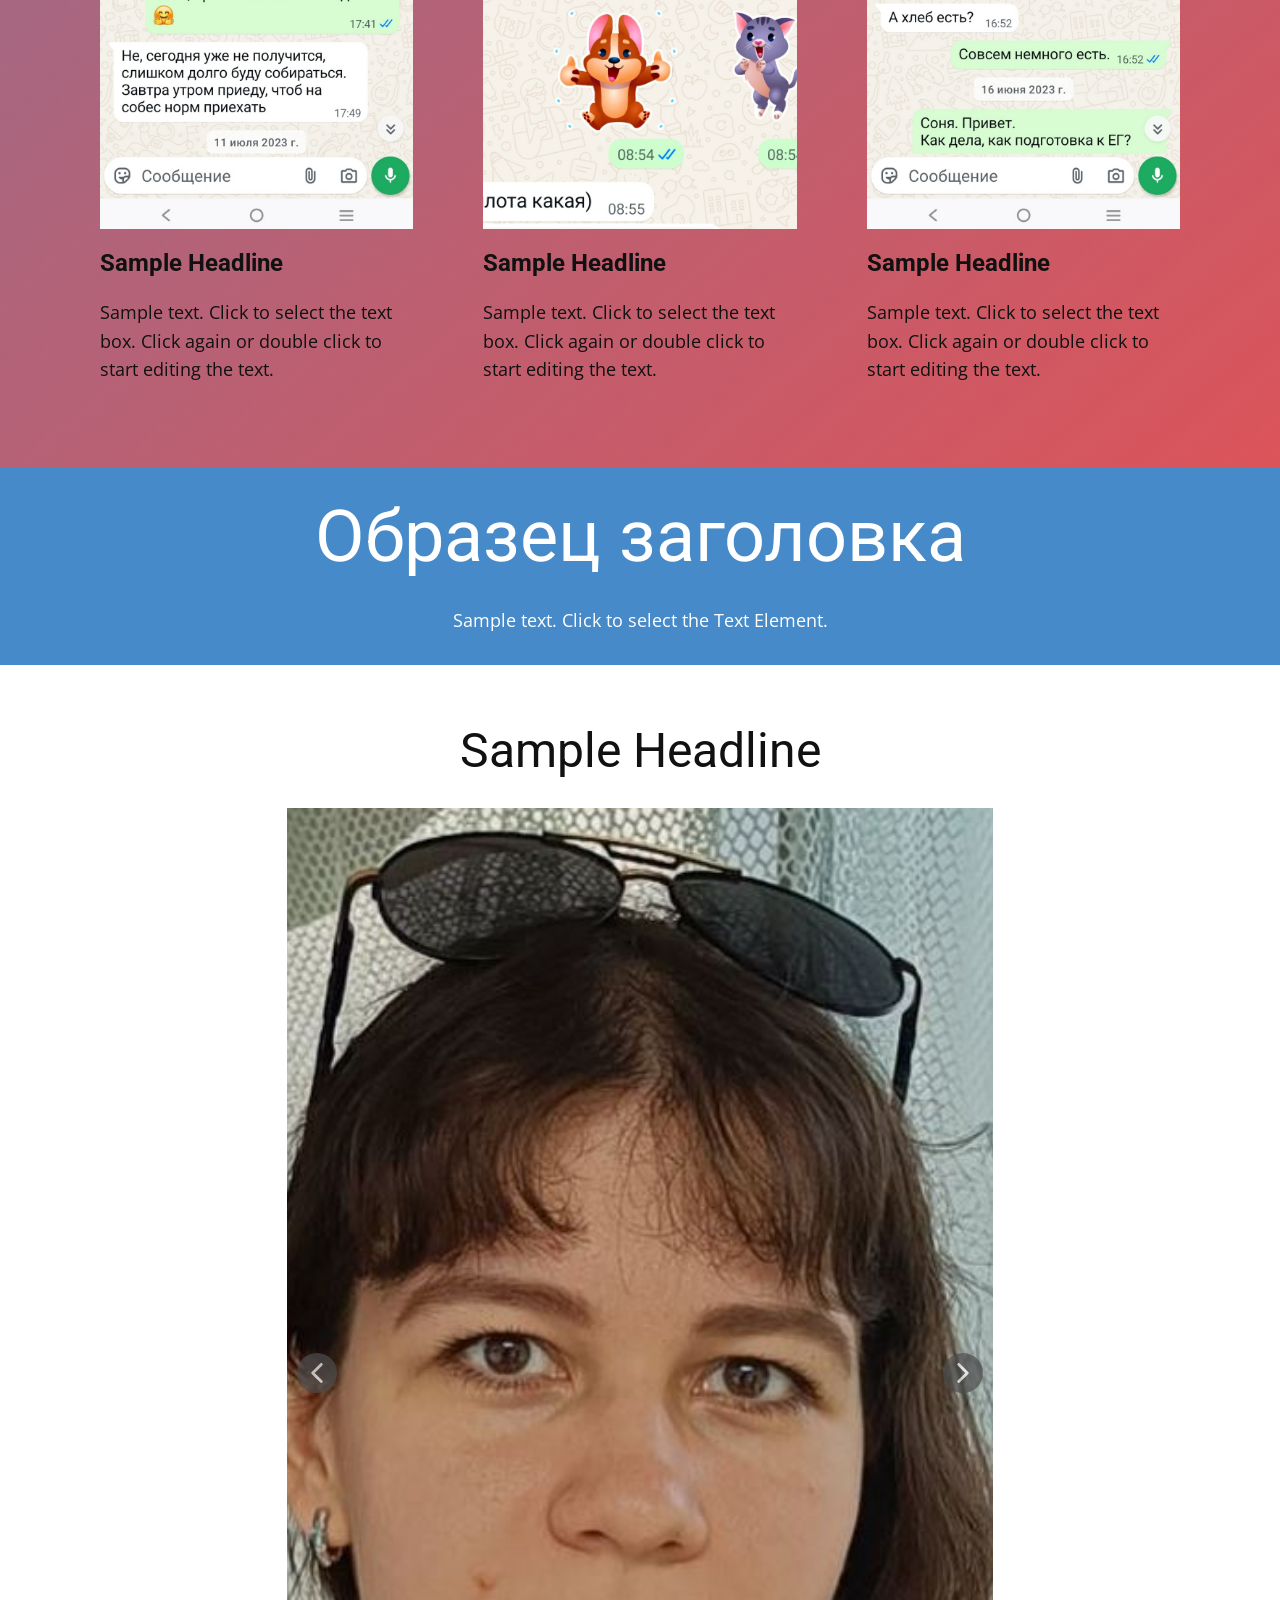
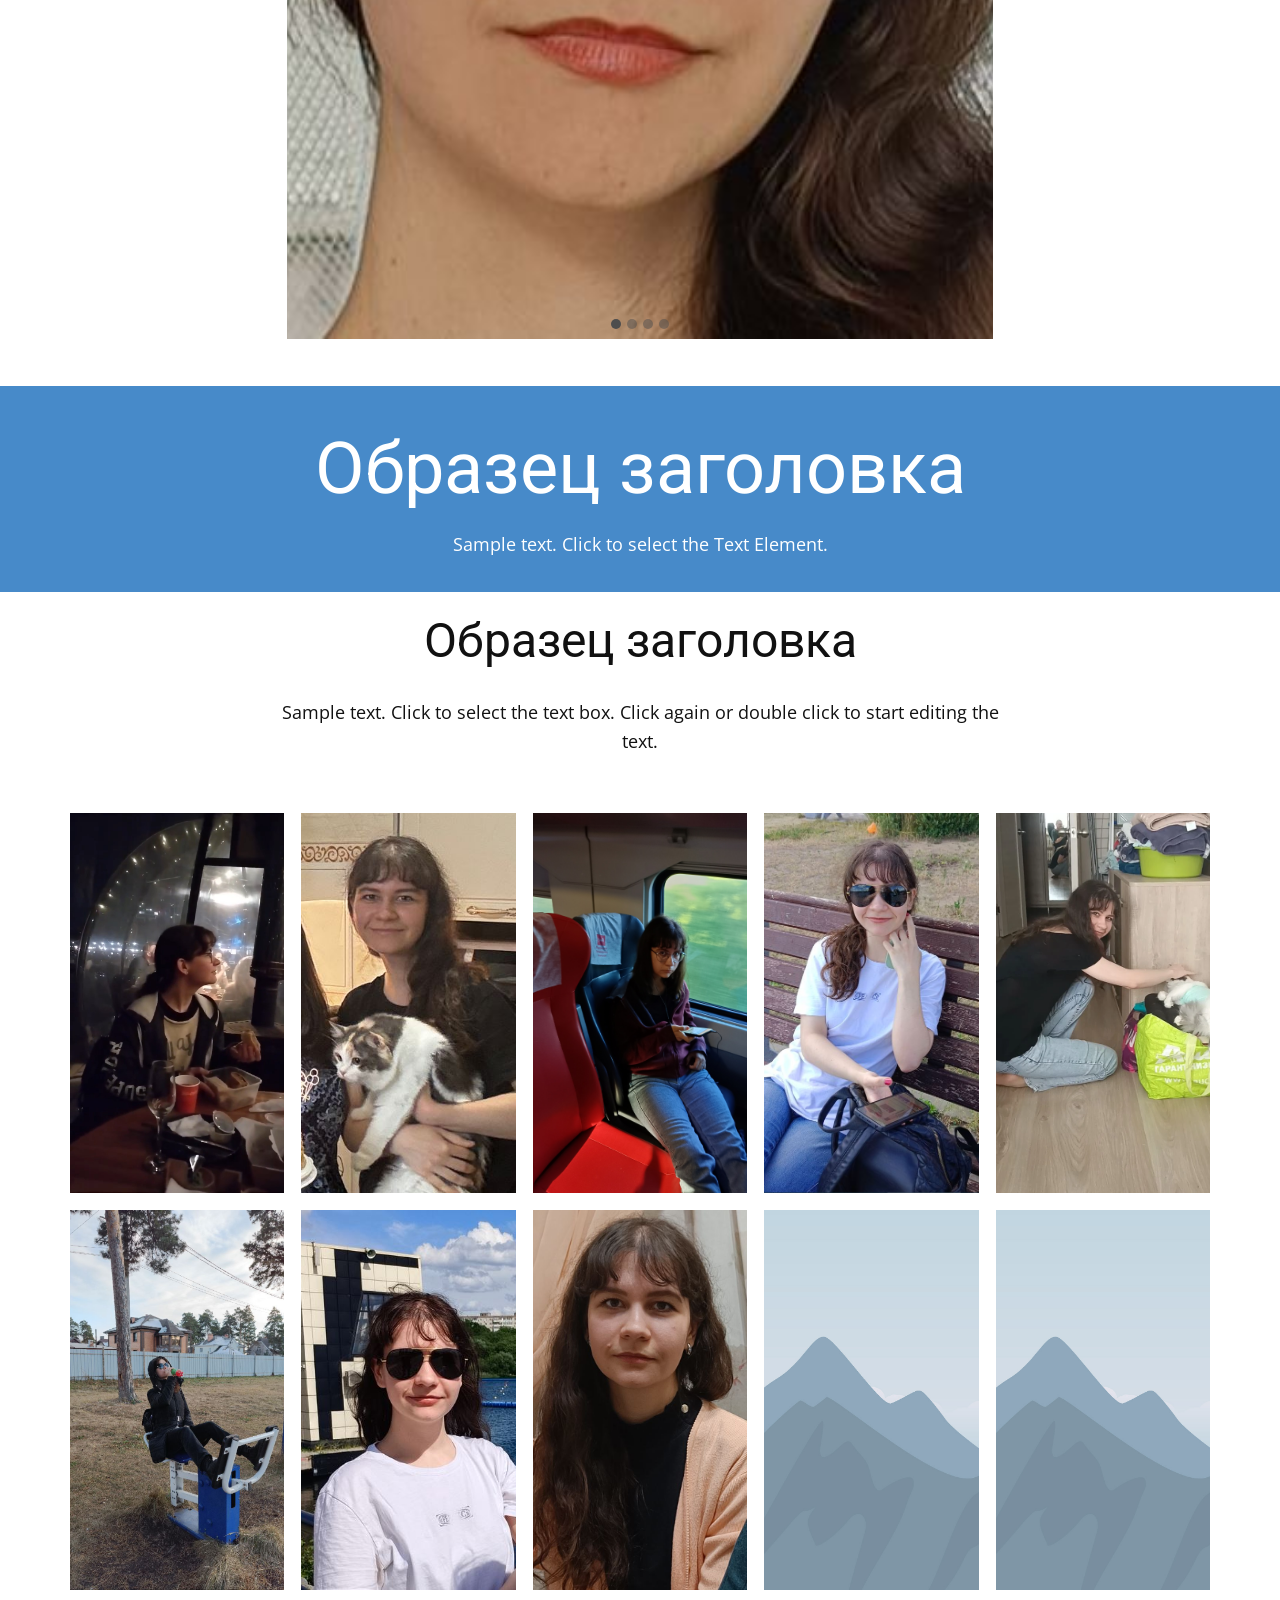
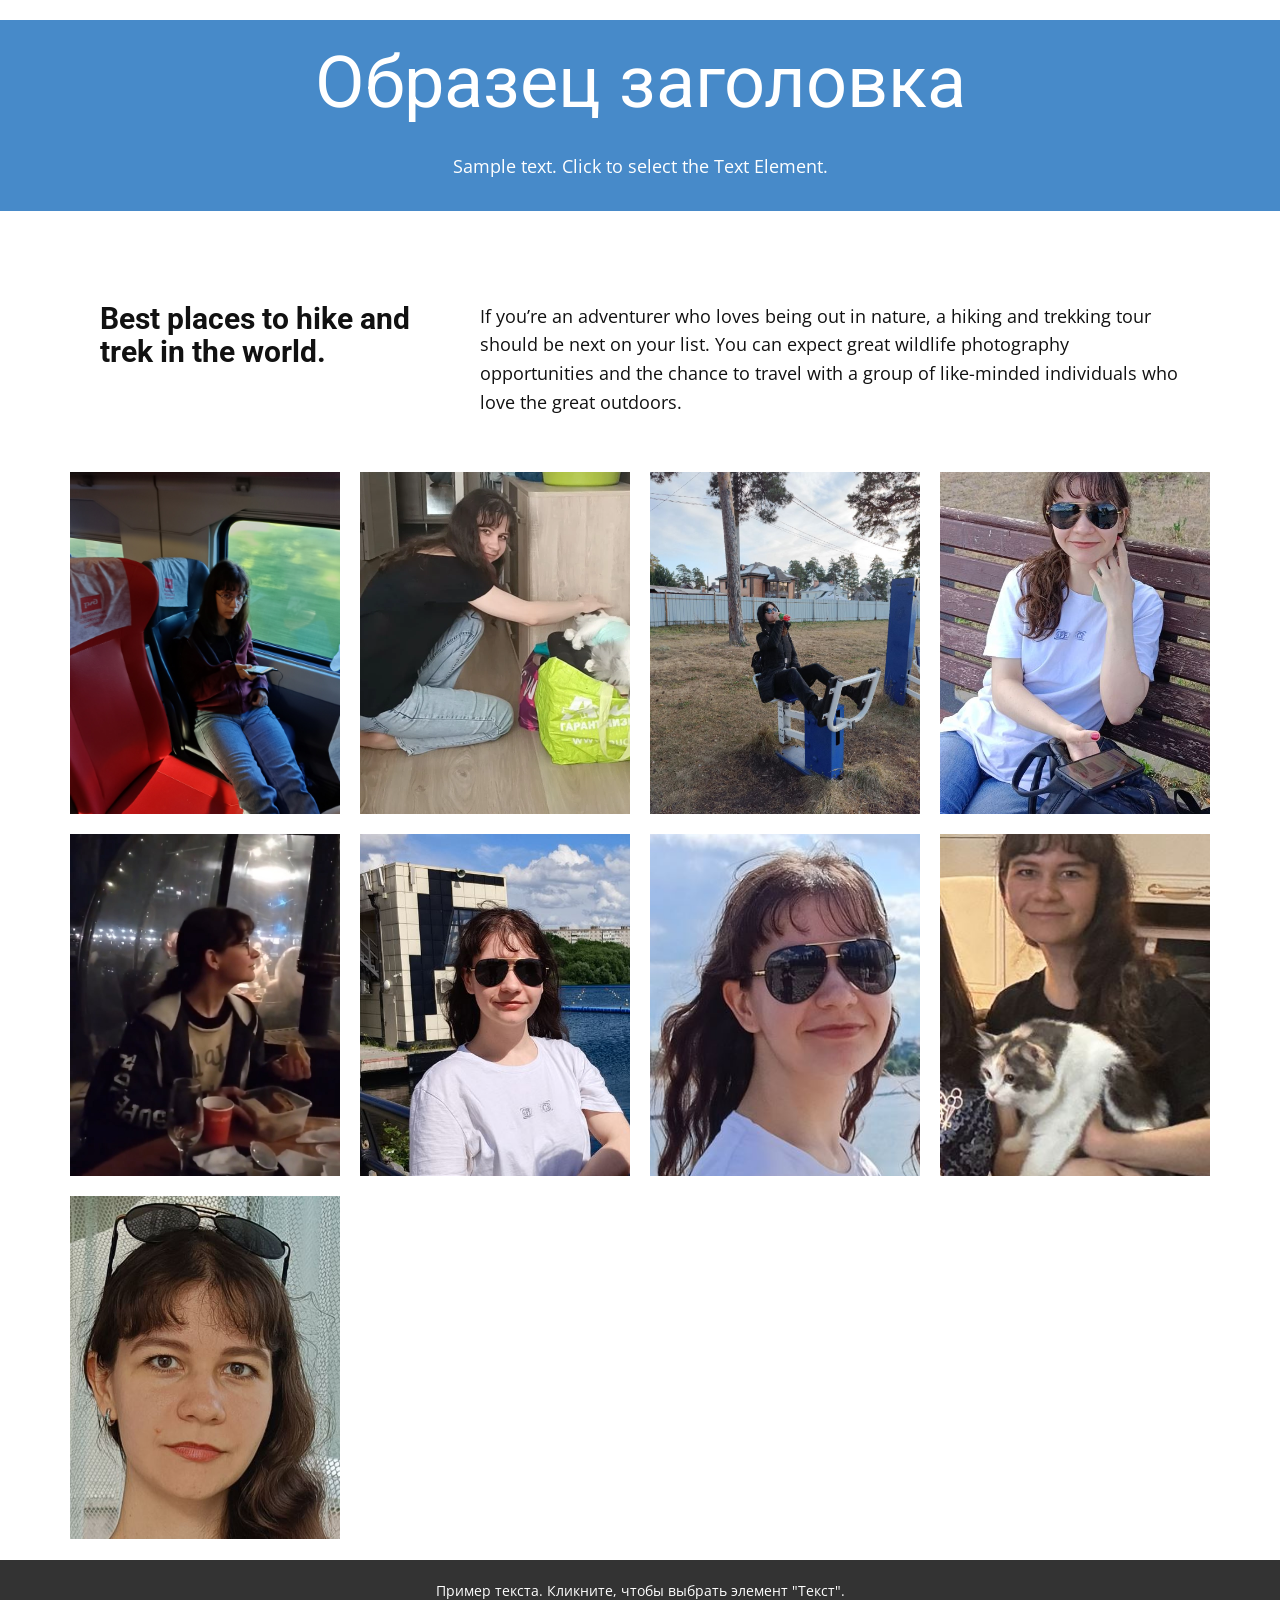
==== commit 300ff790: "Add files via upload" ====
--- a/Галерея.html
+++ b/Галерея.html
@@ -19,6 +19,9 @@
     
     
     
+    
+    
+    
     <link id="u-page-google-font" rel="stylesheet" href="https://fonts.googleapis.com/css2?display=swap&amp;family=Roboto:ital,wght@0,100;0,200;0,300;0,400;0,500;0,600;0,700;0,800;0,900;1,100;1,200;1,300;1,400;1,500;1,600;1,700;1,800;1,900&amp;family=Open+Sans:ital,wght@0,300;0,400;0,500;0,600;0,700;0,800;1,300;1,400;1,500;1,600;1,700;1,800">
     <script type="application/ld+json">{
 		"@context": "http://schema.org",
@@ -31,7 +34,7 @@
     <meta property="og:description" content="">
     <meta property="og:type" content="website">
   <meta data-intl-tel-input-cdn-path="intlTelInput/"></head>
-  <body data-path-to-root="./" data-include-products="false" class="u-body u-clearfix u-xl-mode" data-lang="ru"><header class="u-clearfix u-header u-white u-header" id="header"><div class="u-clearfix u-sheet u-valign-middle-lg u-valign-middle-md u-valign-middle-sm u-valign-middle-xs u-sheet-1">
+  <body data-path-to-root="./" data-include-products="false" class="u-body u-clearfix u-xl-mode" data-lang="ru"><header class="u-clearfix u-header u-white u-header" id="header"><div class="u-clearfix u-sheet u-valign-middle-lg u-valign-middle-md u-valign-middle-sm u-sheet-1">
         <a href="files/Soundtrack-SwanPrincess.mp3" class="u-file-link u-image u-logo u-image-1" data-image-width="108" data-image-height="105">
           <img src="images/-20260410-180909.jpg" class="u-logo-image u-logo-image-1">
         </a>
@@ -62,7 +65,8 @@
             <div class="u-black u-menu-overlay u-opacity u-opacity-70"></div>
           </div>
         </nav>
-        <h4 class="u-text u-text-palette-1-base u-text-1">Сонечка,&nbsp;мы люби​м тебя. </h4>
+        <!--<h4 class="u-text u-text-palette-1-base u-text-1"> Сонечка, мы люби​м тебя</h4>-->
+		<div class="u-text u-text-palette-1-base u-text-1">Сонечка, мы любим тебя</div>
       </div></header>
     <section class="u-align-center u-clearfix u-container-align-center u-container-align-center-lg u-container-align-center-md u-container-align-center-sm u-container-align-center-xl u-gradient u-section-1" id="block-26">
       <div class="u-clearfix u-sheet u-valign-middle-lg u-valign-middle-md u-valign-middle-sm u-valign-middle-xs u-sheet-1">
@@ -113,21 +117,164 @@
         <p class="u-align-center u-text u-text-default u-text-2">Sample text. Click to select the Text Element.</p>
       </div>
     </section>
-    <section class="u-clearfix u-container-align-center u-palette-1-base u-section-2" id="block-24">
+    <section class="u-align-center u-clearfix u-container-align-center u-section-2" id="block-33">
+      <div class="u-clearfix u-sheet u-valign-middle-lg u-valign-middle-md u-valign-middle-sm u-valign-middle-xl u-sheet-1">
+        <h2 class="u-align-center u-text u-text-default u-text-1">Sample Headline</h2>
+        <p class="u-align-center u-text u-text-2">Sample text. Click to select the text box. Click again or double click to start editing the text.</p>
+        <div class="u-carousel u-expanded-width-xs u-gallery u-layout-carousel u-lightbox u-no-transition u-show-text-always u-gallery-1" data-interval="5000" data-u-ride="carousel" id="carousel-12d3">
+          <ol class="u-absolute-hcenter u-carousel-indicators u-carousel-indicators-1">
+            <li data-u-target="#carousel-12d3" data-u-slide-to="0" class="u-active u-grey-70 u-shape-circle" style="width: 10px; height: 10px;"></li>
+            <li data-u-target="#carousel-12d3" data-u-slide-to="1" class="u-grey-70 u-shape-circle" style="width: 10px; height: 10px;"></li>
+            <li data-u-target="#carousel-12d3" data-u-slide-to="2" class="u-grey-70 u-shape-circle" style="width: 10px; height: 10px;"></li>
+            <li data-u-target="#carousel-12d3" data-u-slide-to="3" class="u-grey-70 u-shape-circle" style="width: 10px; height: 10px;"></li>
+            <li data-u-target="#carousel-12d3" data-u-slide-to="4" class="u-grey-70 u-shape-circle" style="width: 10px; height: 10px;"></li>
+          </ol>
+          <div class="u-carousel-inner u-gallery-inner u-gallery-inner-1" role="listbox">
+            <div class="u-active u-carousel-item u-gallery-item u-carousel-item-1">
+              <div class="u-back-slide" data-image-width="500" data-image-height="833">
+                <img class="u-back-image u-expanded" src="images/-20260405-191856.jpg">
+              </div>
+              <div class="u-over-slide u-over-slide-1">
+                <h3 class="u-gallery-heading">Пример заголовка</h3>
+                <p class="u-gallery-text">Пример текста</p>
+              </div>
+            </div>
+            <div class="u-carousel-item u-gallery-item u-carousel-item-2">
+              <div class="u-back-slide" data-image-width="720" data-image-height="1280">
+                <img class="u-back-image u-expanded" src="images/MOV_20260227_195539_401.mp4_snapshot_00.28.879.jpg">
+              </div>
+              <div class="u-over-slide u-over-slide-2">
+                <h3 class="u-gallery-heading">Пример заголовка</h3>
+                <p class="u-gallery-text">Пример текста</p>
+              </div>
+            </div>
+            <div class="u-carousel-item u-gallery-item u-carousel-item-3" data-image-width="492" data-image-height="548">
+              <div class="u-back-slide">
+                <img class="u-back-image u-expanded" src="images/-20260405-192155.jpg">
+              </div>
+              <div class="u-over-slide u-over-slide-3"></div>
+              <style data-mode="XL" data-visited="true"></style>
+              <style data-mode="LG"></style>
+              <style data-mode="MD" data-visited="true"></style>
+              <style data-mode="SM"></style>
+              <style data-mode="XS" data-visited="true"></style>
+            </div>
+            <div class="u-carousel-item u-gallery-item u-carousel-item-4" data-image-width="576" data-image-height="1280">
+              <div class="u-back-slide">
+                <img class="u-back-image u-expanded" src="images/IMG_20260303_082004_485.jpg">
+              </div>
+              <div class="u-over-slide u-over-slide-4"></div>
+              <style data-mode="XL" data-visited="true"></style>
+              <style data-mode="LG"></style>
+              <style data-mode="MD" data-visited="true"></style>
+              <style data-mode="SM"></style>
+              <style data-mode="XS" data-visited="true"></style>
+            </div>
+            <div class="u-carousel-item u-gallery-item u-carousel-item-5" data-image-width="540" data-image-height="1200">
+              <div class="u-back-slide">
+                <img class="u-back-image u-expanded" src="images/IMG_20260405_192829.png">
+              </div>
+              <div class="u-over-slide u-over-slide-5"></div>
+              <style data-mode="XL" data-visited="true"></style>
+              <style data-mode="LG"></style>
+              <style data-mode="MD" data-visited="true"></style>
+              <style data-mode="SM"></style>
+              <style data-mode="XS" data-visited="true"></style>
+            </div>
+          </div>
+          <a class="u-absolute-vcenter-lg u-absolute-vcenter-md u-absolute-vcenter-sm u-absolute-vcenter-xl u-carousel-control u-carousel-control-prev u-grey-70 u-icon-circle u-opacity u-opacity-70 u-spacing-10 u-text-white u-carousel-control-1" href="#carousel-12d3" role="button" data-u-slide="prev"><span aria-hidden="true">
+              <svg viewBox="0 0 451.847 451.847"><path d="M97.141,225.92c0-8.095,3.091-16.192,9.259-22.366L300.689,9.27c12.359-12.359,32.397-12.359,44.751,0
+c12.354,12.354,12.354,32.388,0,44.748L173.525,225.92l171.903,171.909c12.354,12.354,12.354,32.391,0,44.744
+c-12.354,12.365-32.386,12.365-44.745,0l-194.29-194.281C100.226,242.115,97.141,234.018,97.141,225.92z"></path></svg></span><span class="sr-only">
+              <svg viewBox="0 0 451.847 451.847"><path d="M97.141,225.92c0-8.095,3.091-16.192,9.259-22.366L300.689,9.27c12.359-12.359,32.397-12.359,44.751,0
+c12.354,12.354,12.354,32.388,0,44.748L173.525,225.92l171.903,171.909c12.354,12.354,12.354,32.391,0,44.744
+c-12.354,12.365-32.386,12.365-44.745,0l-194.29-194.281C100.226,242.115,97.141,234.018,97.141,225.92z"></path></svg></span>
+          </a>
+          <a class="u-absolute-vcenter-lg u-absolute-vcenter-md u-absolute-vcenter-sm u-absolute-vcenter-xl u-carousel-control u-carousel-control-next u-grey-70 u-icon-circle u-opacity u-opacity-70 u-spacing-10 u-text-white u-carousel-control-2" href="#carousel-12d3" role="button" data-u-slide="next"><span aria-hidden="true">
+              <svg viewBox="0 0 451.846 451.847"><path d="M345.441,248.292L151.154,442.573c-12.359,12.365-32.397,12.365-44.75,0c-12.354-12.354-12.354-32.391,0-44.744
+L278.318,225.92L106.409,54.017c-12.354-12.359-12.354-32.394,0-44.748c12.354-12.359,32.391-12.359,44.75,0l194.287,194.284
+c6.177,6.18,9.262,14.271,9.262,22.366C354.708,234.018,351.617,242.115,345.441,248.292z"></path></svg></span><span class="sr-only">
+              <svg viewBox="0 0 451.846 451.847"><path d="M345.441,248.292L151.154,442.573c-12.359,12.365-32.397,12.365-44.75,0c-12.354-12.354-12.354-32.391,0-44.744
+L278.318,225.92L106.409,54.017c-12.354-12.359-12.354-32.394,0-44.748c12.354-12.359,32.391-12.359,44.75,0l194.287,194.284
+c6.177,6.18,9.262,14.271,9.262,22.366C354.708,234.018,351.617,242.115,345.441,248.292z"></path></svg></span>
+          </a>
+        </div>
+      </div>
+    </section>
+    <section class="u-clearfix u-palette-1-base u-section-3" id="block-34">
+      <div class="u-clearfix u-sheet u-valign-middle-lg u-valign-middle-sm u-sheet-1">
+        <h1 class="u-align-center u-text u-text-default-lg u-text-default-md u-text-default-sm u-text-default-xl u-text-1">Образец заголовка</h1>
+        <p class="u-align-center u-text u-text-default u-text-2">Sample text. Click to select the Text Element.</p>
+      </div>
+    </section>
+    <section class="u-align-center u-clearfix u-container-align-center u-gradient u-section-4" id="block-31">
+      <div class="u-clearfix u-sheet u-valign-middle-lg u-valign-middle-sm u-valign-middle-xl u-valign-middle-xs u-sheet-1">
+        <h2 class="u-align-center u-text u-text-default u-text-1">Sample Headline</h2>
+        <div class="u-expanded-width u-layout-horizontal u-list u-list-1">
+          <div class="u-repeater u-repeater-1">
+            <div class="u-align-left u-container-align-left u-container-style u-list-item u-repeater-item">
+              <div class="u-container-layout u-similar-container u-valign-top u-container-layout-1">
+                <img class="u-expanded-width u-image u-image-default u-image-1" alt="" data-image-width="1080" data-image-height="2400" src="images/Screenshot_20260313_183815.jpg">
+                <h4 class="u-align-left u-text u-text-2">Sample Headline</h4>
+                <p class="u-align-left u-text u-text-3">Sample text. Click to select the text box. Click again or double click to start editing the text.</p>
+              </div>
+            </div>
+            <div class="u-align-left u-container-align-left u-container-style u-list-item u-repeater-item">
+              <div class="u-container-layout u-similar-container u-valign-top u-container-layout-2">
+                <img class="u-expanded-width u-image u-image-default u-image-2" alt="" data-image-width="1080" data-image-height="1742" src="images/Screenshot_20260314_183530.jpg">
+                <h4 class="u-align-left u-text u-text-4">Sample Headline</h4>
+                <p class="u-align-left u-text u-text-5">Sample text. Click to select the text box. Click again or double click to start editing the text.</p>
+              </div>
+            </div>
+            <div class="u-align-left u-container-align-left u-container-style u-list-item u-repeater-item">
+              <div class="u-container-layout u-similar-container u-valign-top u-container-layout-3">
+                <img class="u-expanded-width u-image u-image-default u-image-3" alt="" data-image-width="1080" data-image-height="2400" src="images/Screenshot_20260313_183207.jpg">
+                <h4 class="u-align-left u-text u-text-6">Sample Headline</h4>
+                <p class="u-align-left u-text u-text-7">Sample text. Click to select the text box. Click again or double click to start editing the text.</p>
+              </div>
+            </div>
+            <div class="u-align-left u-container-align-left u-container-style u-list-item u-repeater-item">
+              <div class="u-container-layout u-similar-container u-valign-top u-container-layout-4">
+                <img class="u-expanded-width u-image u-image-default u-image-4" alt="" data-image-width="2836" data-image-height="1875" src="images/90fc53c9.svg">
+                <h4 class="u-align-left u-text u-text-8">Sample Headline</h4>
+                <p class="u-align-left u-text u-text-9">Sample text. Click to select the text box. Click again or double click to start editing the text.</p>
+              </div>
+            </div>
+          </div>
+          <a class="u-absolute-vcenter u-gallery-nav u-gallery-nav-prev u-grey-70 u-icon-circle u-opacity u-opacity-70 u-spacing-10 u-text-white u-gallery-nav-1" href="#" role="button"><span aria-hidden="true">
+              <svg viewBox="0 0 451.847 451.847"><path d="M97.141,225.92c0-8.095,3.091-16.192,9.259-22.366L300.689,9.27c12.359-12.359,32.397-12.359,44.751,0
+c12.354,12.354,12.354,32.388,0,44.748L173.525,225.92l171.903,171.909c12.354,12.354,12.354,32.391,0,44.744
+c-12.354,12.365-32.386,12.365-44.745,0l-194.29-194.281C100.226,242.115,97.141,234.018,97.141,225.92z"></path></svg></span><span class="sr-only">
+              <svg viewBox="0 0 451.847 451.847"><path d="M97.141,225.92c0-8.095,3.091-16.192,9.259-22.366L300.689,9.27c12.359-12.359,32.397-12.359,44.751,0
+c12.354,12.354,12.354,32.388,0,44.748L173.525,225.92l171.903,171.909c12.354,12.354,12.354,32.391,0,44.744
+c-12.354,12.365-32.386,12.365-44.745,0l-194.29-194.281C100.226,242.115,97.141,234.018,97.141,225.92z"></path></svg></span>
+          </a>
+          <a class="u-absolute-vcenter u-gallery-nav u-gallery-nav-next u-grey-70 u-icon-circle u-opacity u-opacity-70 u-spacing-10 u-text-white u-gallery-nav-2" href="#" role="button"><span aria-hidden="true">
+              <svg viewBox="0 0 451.846 451.847"><path d="M345.441,248.292L151.154,442.573c-12.359,12.365-32.397,12.365-44.75,0c-12.354-12.354-12.354-32.391,0-44.744
+L278.318,225.92L106.409,54.017c-12.354-12.359-12.354-32.394,0-44.748c12.354-12.359,32.391-12.359,44.75,0l194.287,194.284
+c6.177,6.18,9.262,14.271,9.262,22.366C354.708,234.018,351.617,242.115,345.441,248.292z"></path></svg></span><span class="sr-only">
+              <svg viewBox="0 0 451.846 451.847"><path d="M345.441,248.292L151.154,442.573c-12.359,12.365-32.397,12.365-44.75,0c-12.354-12.354-12.354-32.391,0-44.744
+L278.318,225.92L106.409,54.017c-12.354-12.359-12.354-32.394,0-44.748c12.354-12.359,32.391-12.359,44.75,0l194.287,194.284
+c6.177,6.18,9.262,14.271,9.262,22.366C354.708,234.018,351.617,242.115,345.441,248.292z"></path></svg></span>
+          </a>
+        </div>
+      </div>
+    </section>
+    <section class="u-clearfix u-container-align-center u-palette-1-base u-section-5" id="block-24">
       <div class="u-clearfix u-sheet u-valign-middle-lg u-valign-middle-md u-valign-middle-sm u-valign-middle-xl u-sheet-1">
         <h1 class="u-align-center u-text u-text-default-lg u-text-default-md u-text-default-sm u-text-default-xl u-text-1">Образец заголовка</h1>
         <p class="u-align-center u-text u-text-default u-text-2">Sample text. Click to select the Text Element.</p>
       </div>
     </section>
-    <section class="u-align-center u-clearfix u-container-align-center u-container-align-center-lg u-container-align-center-md u-container-align-center-sm u-container-align-center-xl u-section-3" id="block-29">
+    <section class="u-align-center u-clearfix u-container-align-center u-container-align-center-lg u-container-align-center-md u-container-align-center-sm u-container-align-center-xl u-section-6" id="block-29">
       <div class="u-clearfix u-sheet u-valign-middle-lg u-valign-middle-md u-valign-middle-sm u-valign-middle-xs u-sheet-1">
         <h2 class="u-text u-text-default u-text-1">Sample Headline</h2>
-        <div class="u-carousel u-expanded-width-xs u-gallery u-gallery-slider u-layout-carousel u-lightbox u-no-transition u-show-text-on-hover u-gallery-1" id="carousel-dca6" data-interval="5000" data-u-ride="carousel">
+        <div class="u-carousel u-expanded-width-xs u-gallery u-gallery-slider u-layout-carousel u-lightbox u-no-transition u-show-text-on-hover u-gallery-1" id="carousel-2654" data-interval="5000" data-u-ride="carousel">
           <ol class="u-absolute-hcenter u-carousel-indicators u-carousel-indicators-1">
-            <li data-u-target="#carousel-dca6" data-u-slide-to="0" class="u-active u-grey-70 u-shape-circle" style="width: 10px; height: 10px;"></li>
-            <li data-u-target="#carousel-dca6" data-u-slide-to="1" class="u-grey-70 u-shape-circle" style="width: 10px; height: 10px;"></li>
-            <li data-u-target="#carousel-dca6" data-u-slide-to="2" class="u-grey-70 u-shape-circle" style="width: 10px; height: 10px;"></li>
-            <li data-u-target="#carousel-dca6" data-u-slide-to="3" class="u-grey-70 u-shape-circle" style="width: 10px; height: 10px;"></li>
+            <li data-u-target="#carousel-2654" data-u-slide-to="0" class="u-active u-grey-70 u-shape-circle" style="width: 10px; height: 10px;"></li>
+            <li data-u-target="#carousel-2654" data-u-slide-to="1" class="u-grey-70 u-shape-circle" style="width: 10px; height: 10px;"></li>
+            <li data-u-target="#carousel-2654" data-u-slide-to="2" class="u-grey-70 u-shape-circle" style="width: 10px; height: 10px;"></li>
+            <li data-u-target="#carousel-2654" data-u-slide-to="3" class="u-grey-70 u-shape-circle" style="width: 10px; height: 10px;"></li>
           </ol>
           <div class="u-carousel-inner u-gallery-inner u-gallery-inner-1" role="listbox">
             <div class="u-active u-carousel-item u-effect-fade u-gallery-item u-carousel-item-1">
@@ -171,7 +318,7 @@
               <style data-mode="XS" data-visited="true"></style>
             </div>
           </div>
-          <a class="u-absolute-vcenter u-carousel-control u-carousel-control-prev u-grey-70 u-icon-circle u-opacity u-opacity-70 u-spacing-10 u-text-white u-carousel-control-1" href="#carousel-dca6" role="button" data-u-slide="prev"><span aria-hidden="true">
+          <a class="u-absolute-vcenter u-carousel-control u-carousel-control-prev u-grey-70 u-icon-circle u-opacity u-opacity-70 u-spacing-10 u-text-white u-carousel-control-1" href="#carousel-2654" role="button" data-u-slide="prev"><span aria-hidden="true">
               <svg viewBox="0 0 451.847 451.847"><path d="M97.141,225.92c0-8.095,3.091-16.192,9.259-22.366L300.689,9.27c12.359-12.359,32.397-12.359,44.751,0
 c12.354,12.354,12.354,32.388,0,44.748L173.525,225.92l171.903,171.909c12.354,12.354,12.354,32.391,0,44.744
 c-12.354,12.365-32.386,12.365-44.745,0l-194.29-194.281C100.226,242.115,97.141,234.018,97.141,225.92z"></path></svg></span><span class="sr-only">
@@ -179,7 +326,7 @@
 c12.354,12.354,12.354,32.388,0,44.748L173.525,225.92l171.903,171.909c12.354,12.354,12.354,32.391,0,44.744
 c-12.354,12.365-32.386,12.365-44.745,0l-194.29-194.281C100.226,242.115,97.141,234.018,97.141,225.92z"></path></svg></span>
           </a>
-          <a class="u-absolute-vcenter u-carousel-control u-carousel-control-next u-grey-70 u-icon-circle u-opacity u-opacity-70 u-spacing-10 u-text-white u-carousel-control-2" href="#carousel-dca6" role="button" data-u-slide="next"><span aria-hidden="true">
+          <a class="u-absolute-vcenter u-carousel-control u-carousel-control-next u-grey-70 u-icon-circle u-opacity u-opacity-70 u-spacing-10 u-text-white u-carousel-control-2" href="#carousel-2654" role="button" data-u-slide="next"><span aria-hidden="true">
               <svg viewBox="0 0 451.846 451.847"><path d="M345.441,248.292L151.154,442.573c-12.359,12.365-32.397,12.365-44.75,0c-12.354-12.354-12.354-32.391,0-44.744
 L278.318,225.92L106.409,54.017c-12.354-12.359-12.354-32.394,0-44.748c12.354-12.359,32.391-12.359,44.75,0l194.287,194.284
 c6.177,6.18,9.262,14.271,9.262,22.366C354.708,234.018,351.617,242.115,345.441,248.292z"></path></svg></span><span class="sr-only">
@@ -190,13 +337,13 @@
         </div>
       </div>
     </section>
-    <section class="u-clearfix u-container-align-center u-palette-1-base u-section-4" id="block-27">
+    <section class="u-clearfix u-container-align-center u-palette-1-base u-section-7" id="block-27">
       <div class="u-clearfix u-sheet u-valign-middle-lg u-valign-middle-md u-valign-middle-sm u-valign-middle-xs u-sheet-1">
         <h1 class="u-align-center u-text u-text-default-lg u-text-default-md u-text-default-sm u-text-default-xl u-text-1">Образец заголовка</h1>
         <p class="u-align-center u-text u-text-default u-text-2">Sample text. Click to select the Text Element.</p>
       </div>
     </section>
-    <section class="u-align-center u-clearfix u-container-align-center u-section-5" id="block-20">
+    <section class="u-align-center u-clearfix u-container-align-center u-container-align-center-lg u-container-align-center-xl u-section-8" id="block-20">
       <div class="u-clearfix u-sheet u-valign-middle-lg u-valign-middle-sm u-sheet-1">
         <h2 class="u-text u-text-default-lg u-text-default-xl u-text-1">Образец заголовка</h2>
         <p class="u-text u-text-2">Sample text. Click to select the text box. Click again or double click to start editing the text.</p>
@@ -266,14 +413,13 @@
         </div>
       </div>
     </section>
-    <section class="u-clearfix u-container-align-center u-palette-1-base u-section-6" id="block-23">
+    <section class="u-clearfix u-container-align-center u-palette-1-base u-section-9" id="block-23">
       <div class="u-clearfix u-sheet u-valign-middle-lg u-valign-middle-md u-valign-middle-sm u-sheet-1">
         <h1 class="u-align-center u-text u-text-default u-text-1">Образец заголовка</h1>
         <p class="u-align-center u-text u-text-default-lg u-text-default-md u-text-default-sm u-text-default-xl u-text-2">Sample text. Click to select the Text Element.</p>
-        <a href="#" class="u-align-center u-border-none u-btn u-button-style u-white u-btn-1">Кнопка</a>
-      </div>
-    </section>
-    <section class="u-clearfix u-container-align-center u-section-7" id="block-22">
+      </div>
+    </section>
+    <section class="u-clearfix u-container-align-center u-section-10" id="block-22">
       <div class="u-clearfix u-sheet u-valign-middle-lg u-valign-middle-md u-valign-middle-sm u-sheet-1">
         <div class="data-layout-selected u-clearfix u-expanded-width u-layout-wrap u-layout-wrap-1">
           <div class="u-layout">
--- a/nicepage.css
+++ b/nicepage.css
@@ -46313,6 +46313,7 @@
 .u-header .u-text-1 {
   font-size: 1.5rem;
   margin: -31px 735px 33px 110px;
+
 }
 @media (max-width: 1199px) {
   .u-header .u-menu-1 {
@@ -46320,9 +46321,11 @@
     margin-top: -49px;
   }
 
+  /*.u-header .u-text-1 {
+    margin-right: 635px;
+  }*/
   .u-header .u-text-1 {
-    margin-right: 635px;
-  }
+   margin: -45px 100px 33px 74px;
 }
 @media (max-width: 991px) {
   .u-header .u-sheet-1 {
@@ -46343,21 +46346,27 @@
     padding: 9px 14px;
   }
 
-  .u-header .u-text-1 {
+  /*.u-header .u-text-1 {
     width: auto;
     margin: -41px 337px 33px 84px;
-  }
+  }*/
+    .u-header .u-text-1 {
+    margin: -45px 60px 33px 74px;
 }
 @media (max-width: 767px) {
-  .u-header .u-text-1 {
+  
+  /*.u-header .u-text-1 {
     margin-top: 20px;
     margin-right: 245px;
     margin-left: 110px;
-  }
+  }*/
+  .u-header .u-text-1 {
+    font-size: 1.2rem;
+    margin: -45px 60px 33px 74px;
 }
 @media (max-width: 575px) {
   .u-header .u-sheet-1 {
-    min-height: 83px;
+    min-height: 84px;
   }
 
   .u-header .u-image-1 {
--- a/Галерея.css
+++ b/Галерея.css
@@ -266,107 +266,616 @@
     margin-top: 27px;
     margin-left: 0;
   }
-} .u-section-2 {
-  background-image: none;
-}
-
-.u-section-2 .u-sheet-1 {
-  min-height: 197px;
+}.u-section-2 .u-sheet-1 {
+  min-height: 1728px;
+  margin-bottom: 0;
 }
 
 .u-section-2 .u-text-1 {
-  margin: 30px auto 0;
+  margin: 32px auto 0;
 }
 
 .u-section-2 .u-text-2 {
-  margin: 30px auto;
+  width: 746px;
+  margin: 16px auto 0;
+}
+
+.u-section-2 .u-gallery-1 {
+  height: 1521px;
+  width: 764px;
+  margin: 16px auto 32px;
+}
+
+.u-section-2 .u-carousel-indicators-1 {
+  position: absolute;
+  bottom: 10px;
+}
+
+.u-section-2 .u-gallery-inner-1 {
+  --gap: 0px;
+}
+
+.u-section-2 .u-carousel-item-1 {
+  margin-right: 0;
+}
+
+.u-section-2 .u-over-slide-1 {
+  min-height: 100px;
+  padding: 10px;
+}
+
+.u-section-2 .u-carousel-item-2 {
+  margin-right: 0;
+}
+
+.u-section-2 .u-over-slide-2 {
+  min-height: 100px;
+  padding: 10px;
+}
+
+.u-section-2 .u-carousel-item-3 {
+  margin-right: 0;
+}
+
+.u-section-2 .u-over-slide-3 {
+  min-height: 100px;
+  padding: 10px;
+}
+
+.u-section-2 .u-carousel-item-4 {
+  margin-right: 0;
+}
+
+.u-section-2 .u-over-slide-4 {
+  min-height: 100px;
+  padding: 10px;
+}
+
+.u-section-2 .u-carousel-item-5 {
+  margin-right: 0;
+}
+
+.u-section-2 .u-over-slide-5 {
+  min-height: 100px;
+  padding: 10px;
+}
+
+.u-section-2 .u-carousel-control-1 {
+  position: absolute;
+  left: -130px;
+  width: 40px;
+  height: 40px;
+  right: auto;
+  padding: 4px;
+}
+
+.u-section-2 .u-carousel-control-2 {
+  position: absolute;
+  width: 40px;
+  height: 40px;
+  left: auto;
+  right: -130px;
+  padding: 4px;
+}
+
+@media (max-width: 1199px) {
+  .u-section-2 .u-gallery-1 {
+    margin-top: 515px;
+  }
+
+  .u-section-2 .u-carousel-item-1 {
+    margin-right: initial;
+  }
+
+  .u-section-2 .u-carousel-item-2 {
+    margin-right: initial;
+  }
+
+  .u-section-2 .u-carousel-item-3 {
+    margin-right: initial;
+  }
+
+  .u-section-2 .u-carousel-item-4 {
+    margin-right: initial;
+  }
+
+  .u-section-2 .u-carousel-item-5 {
+    margin-right: initial;
+  }
+
+  .u-section-2 .u-carousel-control-1 {
+    left: 0;
+    top: 117px;
+  }
+
+  .u-section-2 .u-carousel-control-2 {
+    right: 0;
+    top: 432px;
+  }
+}
+
+@media (max-width: 991px) {
+  .u-section-2 .u-sheet-1 {
+    min-height: 1750px;
+  }
+
+  .u-section-2 .u-text-1 {
+    width: auto;
+  }
+
+  .u-section-2 .u-text-2 {
+    width: auto;
+    margin-top: 22px;
+    margin-left: 0;
+    margin-right: 0;
+  }
+
+  .u-section-2 .u-gallery-1 {
+    width: 720px;
+    margin-top: 33px;
+  }
+}
+
+@media (max-width: 767px) {
+  .u-section-2 .u-gallery-1 {
+    margin-top: 2495px;
+    width: 540px;
+  }
 }
 
 @media (max-width: 575px) {
   .u-section-2 .u-sheet-1 {
+    min-height: 916px;
+  }
+
+  .u-section-2 .u-text-1 {
+    margin-top: 33px;
+  }
+
+  .u-section-2 .u-gallery-1 {
+    height: 734px;
+    margin-top: 22px;
+    margin-bottom: 26px;
+    margin-right: initial;
+    margin-left: initial;
+    width: auto;
+  }
+
+  .u-section-2 .u-carousel-control-1 {
+    top: 307px;
+  }
+
+  .u-section-2 .u-carousel-control-2 {
+    top: 307px;
+  }
+} .u-section-3 {
+  background-image: none;
+}
+
+.u-section-3 .u-sheet-1 {
+  min-height: 184px;
+}
+
+.u-section-3 .u-text-1 {
+  margin: 46px auto 0 233px;
+}
+
+.u-section-3 .u-text-2 {
+  margin: 0 auto 30px;
+}
+
+@media (max-width: 991px) {
+  .u-section-3 .u-sheet-1 {
+    min-height: 156px;
+  }
+
+  .u-section-3 .u-text-1 {
+    width: auto;
+    margin-top: 16px;
+    margin-left: auto;
+  }
+
+  .u-section-3 .u-text-2 {
+    width: auto;
+    margin-top: 16px;
+    margin-bottom: 29px;
+  }
+}
+
+@media (max-width: 575px) {
+  .u-section-3 .u-sheet-1 {
     min-height: 127px;
   }
 
-  .u-section-2 .u-text-1 {
-    width: auto;
+  .u-section-3 .u-text-1 {
     margin-top: 18px;
     margin-left: 7px;
     margin-right: 7px;
   }
 
-  .u-section-2 .u-text-2 {
-    width: auto;
+  .u-section-3 .u-text-2 {
     margin: 18px 4px 26px;
   }
-}.u-section-3 .u-sheet-1 {
+} .u-section-4 {
+  background-position: 50% 50%, 50% 50%, 50% 50%;
+  background-repeat: no-repeat, no-repeat, no-repeat;
+  background-image: linear-gradient(to bottom, rgba(71, 138, 201, 0.5) 0%, rgba(219, 84, 90, 0.5) 49%, rgba(219, 84, 90, 0.5) 100%), linear-gradient(to right, rgba(71, 138, 201, 0.5), rgba(219, 84, 90, 0.5)), linear-gradient(to bottom, #478ac9, #db545a);
+  background-size: cover, cover, cover;
+}
+
+.u-section-4 .u-sheet-1 {
+  min-height: 680px;
+}
+
+.u-section-4 .u-text-1 {
+  margin: 53px auto 0;
+}
+
+.u-section-4 .u-list-1 {
+  margin: 20px auto 53px 0;
+}
+
+.u-section-4 .u-repeater-1 {
+  min-height: 375px;
+  grid-auto-columns: calc(33.3333% - 6.66667px);
+  grid-template-columns: repeat(3, calc(33.3333% - 6.66667px));
+  --gap: 10px;
+}
+
+.u-section-4 .u-container-layout-1 {
+  padding: 30px;
+}
+
+.u-section-4 .u-image-1 {
+  height: 691px;
+  margin-top: 0;
+  margin-bottom: 0;
+}
+
+.u-section-4 .u-text-2 {
+  font-weight: 700;
+  margin: 20px 61px 0 0;
+}
+
+.u-section-4 .u-text-3 {
+  margin: 20px 0 0;
+}
+
+.u-section-4 .u-container-layout-2 {
+  padding: 30px;
+}
+
+.u-section-4 .u-image-2 {
+  height: 691px;
+  margin-top: 0;
+  margin-bottom: 0;
+}
+
+.u-section-4 .u-text-4 {
+  font-weight: 700;
+  margin: 20px 61px 0 0;
+}
+
+.u-section-4 .u-text-5 {
+  margin: 20px 0 0;
+}
+
+.u-section-4 .u-container-layout-3 {
+  padding: 30px;
+}
+
+.u-section-4 .u-image-3 {
+  height: 691px;
+  margin-top: 0;
+  margin-bottom: 0;
+}
+
+.u-section-4 .u-text-6 {
+  font-weight: 700;
+  margin: 20px 61px 0 0;
+}
+
+.u-section-4 .u-text-7 {
+  margin: 20px 0 0;
+}
+
+.u-section-4 .u-container-layout-4 {
+  padding: 30px;
+}
+
+.u-section-4 .u-image-4 {
+  height: 691px;
+  margin-top: 0;
+  margin-bottom: 0;
+}
+
+.u-section-4 .u-text-8 {
+  font-weight: 700;
+  margin: 20px 61px 0 0;
+}
+
+.u-section-4 .u-text-9 {
+  margin: 20px 0 0;
+}
+
+.u-section-4 .u-gallery-nav-1 {
+  position: absolute;
+  left: 10px;
+  width: 40px;
+  height: 40px;
+}
+
+.u-section-4 .u-gallery-nav-2 {
+  position: absolute;
+  right: 10px;
+  width: 40px;
+  height: 40px;
+}
+
+@media (max-width: 1199px) {
+  .u-section-4 .u-list-1 {
+    margin-right: initial;
+    margin-left: initial;
+  }
+
+  .u-section-4 .u-repeater-1 {
+    grid-auto-columns: calc(33.333333333333336% - 6.66667px);
+    grid-template-columns: repeat(3, calc(33.333333333333336% - 6.66667px));
+    grid-gap: 10px;
+  }
+
+  .u-section-4 .u-image-1 {
+    height: 547px;
+  }
+
+  .u-section-4 .u-text-2 {
+    margin-right: 0;
+  }
+
+  .u-section-4 .u-image-2 {
+    height: 547px;
+  }
+
+  .u-section-4 .u-text-4 {
+    margin-right: 0;
+  }
+
+  .u-section-4 .u-image-3 {
+    height: 547px;
+  }
+
+  .u-section-4 .u-text-6 {
+    margin-right: 0;
+  }
+
+  .u-section-4 .u-image-4 {
+    height: 547px;
+  }
+
+  .u-section-4 .u-text-8 {
+    margin-right: 0;
+  }
+}
+
+@media (max-width: 991px) {
+  .u-section-4 .u-sheet-1 {
+    min-height: 1008px;
+  }
+
+  .u-section-4 .u-text-1 {
+    width: auto;
+    margin-top: 46px;
+  }
+
+  .u-section-4 .u-list-1 {
+    margin-top: 28px;
+    margin-bottom: 19px;
+    margin-right: initial;
+    margin-left: initial;
+  }
+
+  .u-section-4 .u-repeater-1 {
+    grid-auto-columns: calc(50% - 5.0000025px);
+    grid-template-columns: repeat(2, calc(50% - 5.0000025px));
+  }
+
+  .u-section-4 .u-image-1 {
+    height: 648px;
+  }
+
+  .u-section-4 .u-image-2 {
+    height: 648px;
+  }
+
+  .u-section-4 .u-image-3 {
+    height: 648px;
+  }
+
+  .u-section-4 .u-image-4 {
+    height: 648px;
+  }
+}
+
+@media (max-width: 767px) {
+  .u-section-4 .u-repeater-1 {
+    grid-auto-columns: calc(100% - 0px);
+    grid-template-columns: 100%;
+  }
+
+  .u-section-4 .u-container-layout-1 {
+    padding-left: 10px;
+    padding-right: 10px;
+  }
+
+  .u-section-4 .u-image-1 {
+    height: 1123px;
+  }
+
+  .u-section-4 .u-container-layout-2 {
+    padding-left: 10px;
+    padding-right: 10px;
+  }
+
+  .u-section-4 .u-image-2 {
+    height: 1123px;
+  }
+
+  .u-section-4 .u-container-layout-3 {
+    padding-left: 10px;
+    padding-right: 10px;
+  }
+
+  .u-section-4 .u-image-3 {
+    height: 1123px;
+  }
+
+  .u-section-4 .u-container-layout-4 {
+    padding-left: 10px;
+    padding-right: 10px;
+  }
+
+  .u-section-4 .u-image-4 {
+    height: 1123px;
+  }
+}
+
+@media (max-width: 575px) {
+  .u-section-4 .u-sheet-1 {
+    min-height: 998px;
+  }
+
+  .u-section-4 .u-text-1 {
+    margin-top: 22px;
+  }
+
+  .u-section-4 .u-list-1 {
+    margin-top: 25px;
+    margin-bottom: 22px;
+    margin-right: initial;
+    margin-left: initial;
+  }
+
+  .u-section-4 .u-repeater-1 {
+    min-height: 897px;
+    grid-auto-columns: 100%;
+  }
+
+  .u-section-4 .u-image-1 {
+    height: 691px;
+  }
+
+  .u-section-4 .u-image-2 {
+    height: 691px;
+  }
+
+  .u-section-4 .u-image-3 {
+    height: 691px;
+  }
+
+  .u-section-4 .u-image-4 {
+    height: 691px;
+  }
+} .u-section-5 {
+  background-image: none;
+}
+
+.u-section-5 .u-sheet-1 {
+  min-height: 197px;
+}
+
+.u-section-5 .u-text-1 {
+  margin: 30px auto 0;
+}
+
+.u-section-5 .u-text-2 {
+  margin: 30px auto;
+}
+
+@media (max-width: 575px) {
+  .u-section-5 .u-sheet-1 {
+    min-height: 127px;
+  }
+
+  .u-section-5 .u-text-1 {
+    width: auto;
+    margin-top: 18px;
+    margin-left: 7px;
+    margin-right: 7px;
+  }
+
+  .u-section-5 .u-text-2 {
+    width: auto;
+    margin: 18px 4px 26px;
+  }
+}.u-section-6 .u-sheet-1 {
   min-height: 1321px;
 }
 
-.u-section-3 .u-text-1 {
+.u-section-6 .u-text-1 {
   margin: 60px auto 0;
 }
 
-.u-section-3 .u-gallery-1 {
+.u-section-6 .u-gallery-1 {
   height: 1131px;
   width: 706px;
   margin: 30px auto 47px;
 }
 
-.u-section-3 .u-carousel-indicators-1 {
+.u-section-6 .u-carousel-indicators-1 {
   position: absolute;
   bottom: 10px;
   width: auto;
   height: auto;
 }
 
-.u-section-3 .u-gallery-inner-1 {
+.u-section-6 .u-gallery-inner-1 {
   --gap: 0px;
 }
 
-.u-section-3 .u-carousel-item-1 {
+.u-section-6 .u-carousel-item-1 {
   margin-right: 0;
 }
 
-.u-section-3 .u-over-slide-1 {
+.u-section-6 .u-over-slide-1 {
   background-image: linear-gradient(0deg, rgba(0,0,0,0.2), rgba(0,0,0,0.2));
   padding: 30px;
 }
 
-.u-section-3 .u-carousel-item-2 {
+.u-section-6 .u-carousel-item-2 {
   margin-right: 0;
 }
 
-.u-section-3 .u-over-slide-2 {
+.u-section-6 .u-over-slide-2 {
   background-image: linear-gradient(0deg, rgba(0,0,0,0.2), rgba(0,0,0,0.2));
   padding: 30px;
 }
 
-.u-section-3 .u-carousel-item-3 {
+.u-section-6 .u-carousel-item-3 {
   margin-right: 0;
 }
 
-.u-section-3 .u-over-slide-3 {
+.u-section-6 .u-over-slide-3 {
   background-image: linear-gradient(0deg, rgba(0,0,0,0.2), rgba(0,0,0,0.2));
   padding: 30px;
 }
 
-.u-section-3 .u-carousel-item-4 {
+.u-section-6 .u-carousel-item-4 {
   margin-right: 0;
 }
 
-.u-section-3 .u-over-slide-4 {
+.u-section-6 .u-over-slide-4 {
   background-image: linear-gradient(0deg, rgba(0,0,0,0.2), rgba(0,0,0,0.2));
   padding: 30px;
 }
 
-.u-section-3 .u-carousel-control-1 {
+.u-section-6 .u-carousel-control-1 {
   position: absolute;
   left: 10px;
   width: 40px;
   height: 40px;
 }
 
-.u-section-3 .u-carousel-control-2 {
+.u-section-6 .u-carousel-control-2 {
   position: absolute;
   right: 10px;
   width: 40px;
@@ -374,301 +883,299 @@
 }
 
 @media (max-width: 1199px) {
-  .u-section-3 .u-carousel-item-1 {
-    margin-right: initial;
-  }
-
-  .u-section-3 .u-carousel-item-2 {
-    margin-right: initial;
-  }
-
-  .u-section-3 .u-carousel-item-3 {
-    margin-right: initial;
-  }
-
-  .u-section-3 .u-carousel-item-4 {
+  .u-section-6 .u-carousel-item-1 {
+    margin-right: initial;
+  }
+
+  .u-section-6 .u-carousel-item-2 {
+    margin-right: initial;
+  }
+
+  .u-section-6 .u-carousel-item-3 {
+    margin-right: initial;
+  }
+
+  .u-section-6 .u-carousel-item-4 {
     margin-right: initial;
   }
 }
 
 @media (max-width: 767px) {
-  .u-section-3 .u-gallery-1 {
+  .u-section-6 .u-gallery-1 {
     width: 540px;
   }
 }
 
 @media (max-width: 575px) {
-  .u-section-3 .u-sheet-1 {
+  .u-section-6 .u-sheet-1 {
     min-height: 726px;
   }
 
-  .u-section-3 .u-text-1 {
+  .u-section-6 .u-text-1 {
     width: auto;
     margin-top: 23px;
   }
 
-  .u-section-3 .u-gallery-1 {
+  .u-section-6 .u-gallery-1 {
     height: 618px;
     margin-bottom: 23px;
     margin-right: initial;
     margin-left: initial;
     width: auto;
   }
-} .u-section-4 {
+} .u-section-7 {
   background-image: none;
 }
 
-.u-section-4 .u-sheet-1 {
+.u-section-7 .u-sheet-1 {
   min-height: 206px;
 }
 
-.u-section-4 .u-text-1 {
+.u-section-7 .u-text-1 {
   margin: 43px auto 0;
 }
 
-.u-section-4 .u-text-2 {
+.u-section-7 .u-text-2 {
   margin: 22px auto 33px;
 }
 
 @media (max-width: 575px) {
-  .u-section-4 .u-sheet-1 {
+  .u-section-7 .u-sheet-1 {
     min-height: 134px;
   }
 
-  .u-section-4 .u-text-1 {
+  .u-section-7 .u-text-1 {
     width: auto;
     margin-top: 24px;
     margin-left: 7px;
     margin-right: 7px;
   }
 
-  .u-section-4 .u-text-2 {
+  .u-section-7 .u-text-2 {
     margin-bottom: 24px;
   }
-}.u-section-5 .u-sheet-1 {
+}.u-section-8 .u-sheet-1 {
   min-height: 1027px;
 }
 
-.u-section-5 .u-text-1 {
+.u-section-8 .u-text-1 {
   margin: 23px auto 0;
 }
 
-.u-section-5 .u-text-2 {
+.u-section-8 .u-text-2 {
   width: 746px;
   margin: 30px auto 0;
 }
 
-.u-section-5 .u-gallery-1 {
+.u-section-8 .u-gallery-1 {
   height: 777px;
   margin-top: 57px;
   margin-bottom: 30px;
   grid-gap: 17px;
 }
 
-.u-section-5 .u-gallery-inner-1 {
+.u-section-8 .u-gallery-inner-1 {
   grid-template-columns: repeat(5, auto);
   --gap: 17px;
 }
 
-.u-section-5 .u-over-slide-1 {
-  background-image: linear-gradient(0deg, rgba(0,0,0,0.2), rgba(0,0,0,0.2));
-  padding: 20px;
-}
-
-.u-section-5 .u-over-slide-2 {
-  background-image: linear-gradient(0deg, rgba(0,0,0,0.2), rgba(0,0,0,0.2));
-  padding: 20px;
-}
-
-.u-section-5 .u-over-slide-3 {
-  background-image: linear-gradient(0deg, rgba(0,0,0,0.2), rgba(0,0,0,0.2));
-  padding: 20px;
-}
-
-.u-section-5 .u-over-slide-4 {
-  background-image: linear-gradient(0deg, rgba(0,0,0,0.2), rgba(0,0,0,0.2));
-  padding: 20px;
-}
-
-.u-section-5 .u-over-slide-5 {
-  background-image: linear-gradient(0deg, rgba(0,0,0,0.2), rgba(0,0,0,0.2));
-  padding: 20px;
-}
-
-.u-section-5 .u-over-slide-6 {
-  background-image: linear-gradient(0deg, rgba(0,0,0,0.2), rgba(0,0,0,0.2));
-  padding: 20px;
-}
-
-.u-section-5 .u-over-slide-7 {
-  background-image: linear-gradient(0deg, rgba(0,0,0,0.2), rgba(0,0,0,0.2));
-  padding: 20px;
-}
-
-.u-section-5 .u-over-slide-8 {
-  background-image: linear-gradient(0deg, rgba(0,0,0,0.2), rgba(0,0,0,0.2));
-  padding: 20px;
-}
-
-.u-section-5 .u-over-slide-9 {
-  background-image: linear-gradient(0deg, rgba(0,0,0,0.2), rgba(0,0,0,0.2));
-  padding: 20px;
-}
-
-.u-section-5 .u-over-slide-10 {
+.u-section-8 .u-over-slide-1 {
+  background-image: linear-gradient(0deg, rgba(0,0,0,0.2), rgba(0,0,0,0.2));
+  padding: 20px;
+}
+
+.u-section-8 .u-over-slide-2 {
+  background-image: linear-gradient(0deg, rgba(0,0,0,0.2), rgba(0,0,0,0.2));
+  padding: 20px;
+}
+
+.u-section-8 .u-over-slide-3 {
+  background-image: linear-gradient(0deg, rgba(0,0,0,0.2), rgba(0,0,0,0.2));
+  padding: 20px;
+}
+
+.u-section-8 .u-over-slide-4 {
+  background-image: linear-gradient(0deg, rgba(0,0,0,0.2), rgba(0,0,0,0.2));
+  padding: 20px;
+}
+
+.u-section-8 .u-over-slide-5 {
+  background-image: linear-gradient(0deg, rgba(0,0,0,0.2), rgba(0,0,0,0.2));
+  padding: 20px;
+}
+
+.u-section-8 .u-over-slide-6 {
+  background-image: linear-gradient(0deg, rgba(0,0,0,0.2), rgba(0,0,0,0.2));
+  padding: 20px;
+}
+
+.u-section-8 .u-over-slide-7 {
+  background-image: linear-gradient(0deg, rgba(0,0,0,0.2), rgba(0,0,0,0.2));
+  padding: 20px;
+}
+
+.u-section-8 .u-over-slide-8 {
+  background-image: linear-gradient(0deg, rgba(0,0,0,0.2), rgba(0,0,0,0.2));
+  padding: 20px;
+}
+
+.u-section-8 .u-over-slide-9 {
+  background-image: linear-gradient(0deg, rgba(0,0,0,0.2), rgba(0,0,0,0.2));
+  padding: 20px;
+}
+
+.u-section-8 .u-over-slide-10 {
   background-image: linear-gradient(0deg, rgba(0,0,0,0.2), rgba(0,0,0,0.2));
   padding: 20px;
 }
 
 @media (max-width: 1199px) {
-  .u-section-5 .u-sheet-1 {
+  .u-section-8 .u-sheet-1 {
     min-height: 547px;
   }
 
-  .u-section-5 .u-gallery-1 {
+  .u-section-8 .u-gallery-1 {
     height: 635px;
   }
 
-  .u-section-5 .u-gallery-inner-1 {
+  .u-section-8 .u-gallery-inner-1 {
     grid-gap: 17px;
   }
 }
 
 @media (max-width: 991px) {
-  .u-section-5 .u-sheet-1 {
+  .u-section-8 .u-sheet-1 {
     min-height: 1973px;
   }
 
-  .u-section-5 .u-text-1 {
-    width: 434px;
+  .u-section-8 .u-text-1 {
+    width: 554px;
     margin-top: 40px;
   }
 
-  .u-section-5 .u-text-2 {
+  .u-section-8 .u-text-2 {
     width: 720px;
   }
 
-  .u-section-5 .u-gallery-1 {
+  .u-section-8 .u-gallery-1 {
     height: 1672px;
     margin-top: 38px;
   }
 
-  .u-section-5 .u-gallery-inner-1 {
+  .u-section-8 .u-gallery-inner-1 {
     grid-template-columns: repeat(3, auto);
   }
 }
 
 @media (max-width: 767px) {
-  .u-section-5 .u-sheet-1 {
+  .u-section-8 .u-sheet-1 {
     min-height: 5468px;
   }
 
-  .u-section-5 .u-text-2 {
+  .u-section-8 .u-text-1 {
     width: 540px;
   }
 
-  .u-section-5 .u-gallery-1 {
+  .u-section-8 .u-text-2 {
+    width: 540px;
+  }
+
+  .u-section-8 .u-gallery-1 {
     height: 2385px;
   }
 
-  .u-section-5 .u-gallery-inner-1 {
+  .u-section-8 .u-gallery-inner-1 {
     grid-template-columns: repeat(2, auto);
   }
 }
 
 @media (max-width: 575px) {
-  .u-section-5 .u-sheet-1 {
-    min-height: 1614px;
-  }
-
-  .u-section-5 .u-text-1 {
+  .u-section-8 .u-sheet-1 {
+    min-height: 1589px;
+  }
+
+  .u-section-8 .u-text-1 {
     width: 271px;
-    margin-top: 17px;
-  }
-
-  .u-section-5 .u-text-2 {
-    width: 340px;
-  }
-
-  .u-section-5 .u-gallery-1 {
+    margin-top: 15px;
+  }
+
+  .u-section-8 .u-text-2 {
+    width: auto;
+    margin-top: 18px;
+    margin-left: 0;
+    margin-right: 0;
+  }
+
+  .u-section-8 .u-gallery-1 {
     height: 1379px;
-    margin-top: 41px;
-  }
-} .u-section-6 {
+    margin-top: 30px;
+  }
+} .u-section-9 {
   background-image: none;
 }
 
-.u-section-6 .u-sheet-1 {
-  min-height: 370px;
-}
-
-.u-section-6 .u-text-1 {
-  margin: 50px auto 0;
-}
-
-.u-section-6 .u-text-2 {
-  margin: 70px auto 0;
-}
-
-.u-section-6 .u-btn-1 {
-  background-image: none;
-  margin: 30px auto 60px;
+.u-section-9 .u-sheet-1 {
+  min-height: 191px;
+}
+
+.u-section-9 .u-text-1 {
+  margin: 23px auto 0;
+}
+
+.u-section-9 .u-text-2 {
+  margin: 30px auto;
 }
 
 @media (max-width: 575px) {
-  .u-section-6 .u-sheet-1 {
+  .u-section-9 .u-sheet-1 {
     min-height: 251px;
   }
 
-  .u-section-6 .u-text-1 {
+  .u-section-9 .u-text-1 {
     margin-top: 30px;
   }
 
-  .u-section-6 .u-text-2 {
+  .u-section-9 .u-text-2 {
     width: auto;
     margin-top: 42px;
     margin-left: 4px;
     margin-right: 4px;
   }
-
-  .u-section-6 .u-btn-1 {
-    margin-bottom: 41px;
-  }
-}.u-section-7 .u-sheet-1 {
+}.u-section-10 .u-sheet-1 {
   min-height: 1348px;
 }
 
-.u-section-7 .u-layout-wrap-1 {
+.u-section-10 .u-layout-wrap-1 {
   margin: 61px auto 0 0;
 }
 
-.u-section-7 .u-layout-cell-1 {
+.u-section-10 .u-layout-cell-1 {
   min-height: 180px;
 }
 
-.u-section-7 .u-container-layout-1 {
+.u-section-10 .u-container-layout-1 {
   padding: 30px;
 }
 
-.u-section-7 .u-text-1 {
+.u-section-10 .u-text-1 {
   font-weight: 700;
   font-size: 1.875rem;
   margin: 0 auto 0 0;
 }
 
-.u-section-7 .u-layout-cell-2 {
+.u-section-10 .u-layout-cell-2 {
   min-height: 180px;
 }
 
-.u-section-7 .u-container-layout-2 {
+.u-section-10 .u-container-layout-2 {
   padding: 30px;
 }
 
-.u-section-7 .u-text-2 {
+.u-section-10 .u-text-2 {
   margin: 0 auto 0 0;
 }
 
-.u-section-7 .u-gallery-1 {
+.u-section-10 .u-gallery-1 {
   height: 1067px;
   grid-template-columns: repeat(4, auto);
   margin-top: 20px;
@@ -676,141 +1183,141 @@
   grid-gap: 20px;
 }
 
-.u-section-7 .u-gallery-inner-1 {
+.u-section-10 .u-gallery-inner-1 {
   grid-template-columns: repeat(4, auto);
   --gap: 20px;
 }
 
-.u-section-7 .u-over-slide-1 {
-  background-image: linear-gradient(0deg, rgba(0,0,0,0.2), rgba(0,0,0,0.2));
-  padding: 20px;
-}
-
-.u-section-7 .u-over-slide-2 {
-  background-image: linear-gradient(0deg, rgba(0,0,0,0.2), rgba(0,0,0,0.2));
-  padding: 20px;
-}
-
-.u-section-7 .u-over-slide-3 {
-  background-image: linear-gradient(0deg, rgba(0,0,0,0.2), rgba(0,0,0,0.2));
-  padding: 20px;
-}
-
-.u-section-7 .u-over-slide-4 {
-  background-image: linear-gradient(0deg, rgba(0,0,0,0.2), rgba(0,0,0,0.2));
-  padding: 20px;
-}
-
-.u-section-7 .u-over-slide-5 {
-  background-image: linear-gradient(0deg, rgba(0,0,0,0.2), rgba(0,0,0,0.2));
-  padding: 20px;
-}
-
-.u-section-7 .u-over-slide-6 {
-  background-image: linear-gradient(0deg, rgba(0,0,0,0.2), rgba(0,0,0,0.2));
-  padding: 20px;
-}
-
-.u-section-7 .u-over-slide-7 {
-  background-image: linear-gradient(0deg, rgba(0,0,0,0.2), rgba(0,0,0,0.2));
-  padding: 20px;
-}
-
-.u-section-7 .u-over-slide-8 {
-  background-image: linear-gradient(0deg, rgba(0,0,0,0.2), rgba(0,0,0,0.2));
-  padding: 20px;
-}
-
-.u-section-7 .u-over-slide-9 {
+.u-section-10 .u-over-slide-1 {
+  background-image: linear-gradient(0deg, rgba(0,0,0,0.2), rgba(0,0,0,0.2));
+  padding: 20px;
+}
+
+.u-section-10 .u-over-slide-2 {
+  background-image: linear-gradient(0deg, rgba(0,0,0,0.2), rgba(0,0,0,0.2));
+  padding: 20px;
+}
+
+.u-section-10 .u-over-slide-3 {
+  background-image: linear-gradient(0deg, rgba(0,0,0,0.2), rgba(0,0,0,0.2));
+  padding: 20px;
+}
+
+.u-section-10 .u-over-slide-4 {
+  background-image: linear-gradient(0deg, rgba(0,0,0,0.2), rgba(0,0,0,0.2));
+  padding: 20px;
+}
+
+.u-section-10 .u-over-slide-5 {
+  background-image: linear-gradient(0deg, rgba(0,0,0,0.2), rgba(0,0,0,0.2));
+  padding: 20px;
+}
+
+.u-section-10 .u-over-slide-6 {
+  background-image: linear-gradient(0deg, rgba(0,0,0,0.2), rgba(0,0,0,0.2));
+  padding: 20px;
+}
+
+.u-section-10 .u-over-slide-7 {
+  background-image: linear-gradient(0deg, rgba(0,0,0,0.2), rgba(0,0,0,0.2));
+  padding: 20px;
+}
+
+.u-section-10 .u-over-slide-8 {
+  background-image: linear-gradient(0deg, rgba(0,0,0,0.2), rgba(0,0,0,0.2));
+  padding: 20px;
+}
+
+.u-section-10 .u-over-slide-9 {
   background-image: linear-gradient(0deg, rgba(0,0,0,0.2), rgba(0,0,0,0.2));
   padding: 20px;
 }
 
 @media (max-width: 1199px) {
-  .u-section-7 .u-sheet-1 {
+  .u-section-10 .u-sheet-1 {
     min-height: 1126px;
   }
 
-  .u-section-7 .u-layout-wrap-1 {
+  .u-section-10 .u-layout-wrap-1 {
     margin-right: initial;
     margin-left: initial;
   }
 
-  .u-section-7 .u-layout-cell-1 {
+  .u-section-10 .u-layout-cell-1 {
     min-height: 148px;
   }
 
-  .u-section-7 .u-layout-cell-2 {
+  .u-section-10 .u-layout-cell-2 {
     min-height: 148px;
   }
 
-  .u-section-7 .u-gallery-1 {
+  .u-section-10 .u-gallery-1 {
     height: 877px;
   }
 
-  .u-section-7 .u-gallery-inner-1 {
+  .u-section-10 .u-gallery-inner-1 {
     grid-gap: 20px;
   }
 }
 
 @media (max-width: 991px) {
-  .u-section-7 .u-sheet-1 {
+  .u-section-10 .u-sheet-1 {
     min-height: 2500px;
   }
 
-  .u-section-7 .u-layout-cell-1 {
+  .u-section-10 .u-layout-cell-1 {
     min-height: 100px;
   }
 
-  .u-section-7 .u-layout-cell-2 {
+  .u-section-10 .u-layout-cell-2 {
     min-height: 100px;
   }
 
-  .u-section-7 .u-gallery-1 {
+  .u-section-10 .u-gallery-1 {
     height: 2299px;
   }
 
-  .u-section-7 .u-gallery-inner-1 {
+  .u-section-10 .u-gallery-inner-1 {
     grid-template-columns: repeat(2, auto);
   }
 }
 
 @media (max-width: 767px) {
-  .u-section-7 .u-sheet-1 {
+  .u-section-10 .u-sheet-1 {
     min-height: 6623px;
   }
 
-  .u-section-7 .u-container-layout-1 {
+  .u-section-10 .u-container-layout-1 {
     padding-left: 10px;
     padding-right: 10px;
   }
 
-  .u-section-7 .u-container-layout-2 {
+  .u-section-10 .u-container-layout-2 {
     padding-left: 10px;
     padding-right: 10px;
   }
 
-  .u-section-7 .u-gallery-1 {
+  .u-section-10 .u-gallery-1 {
     height: 6322px;
   }
 
-  .u-section-7 .u-gallery-inner-1 {
+  .u-section-10 .u-gallery-inner-1 {
     grid-template-columns: repeat(1, auto);
   }
 }
 
 @media (max-width: 575px) {
-  .u-section-7 .u-sheet-1 {
+  .u-section-10 .u-sheet-1 {
     min-height: 4507px;
   }
 
-  .u-section-7 .u-layout-wrap-1 {
+  .u-section-10 .u-layout-wrap-1 {
     margin-top: 31px;
     margin-right: initial;
     margin-left: initial;
   }
 
-  .u-section-7 .u-gallery-1 {
+  .u-section-10 .u-gallery-1 {
     height: 4040px;
     margin-top: 23px;
   }
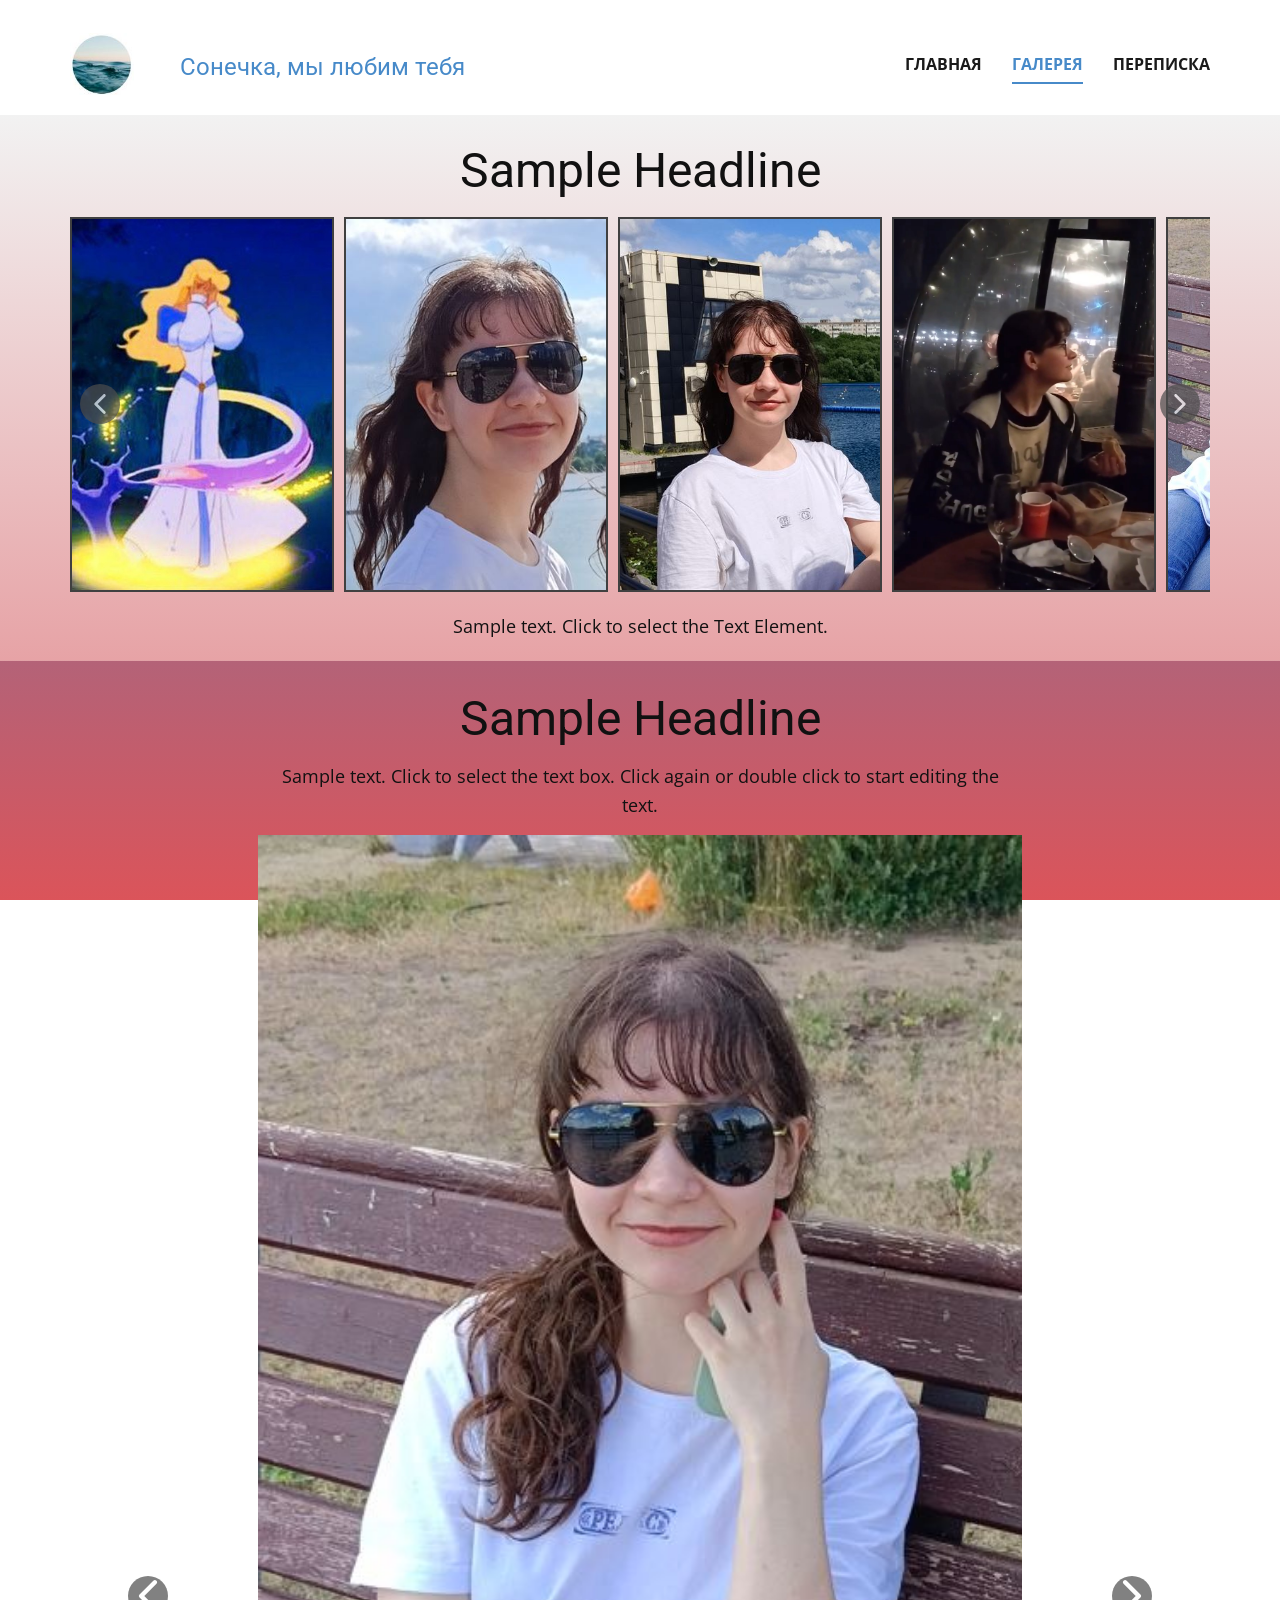
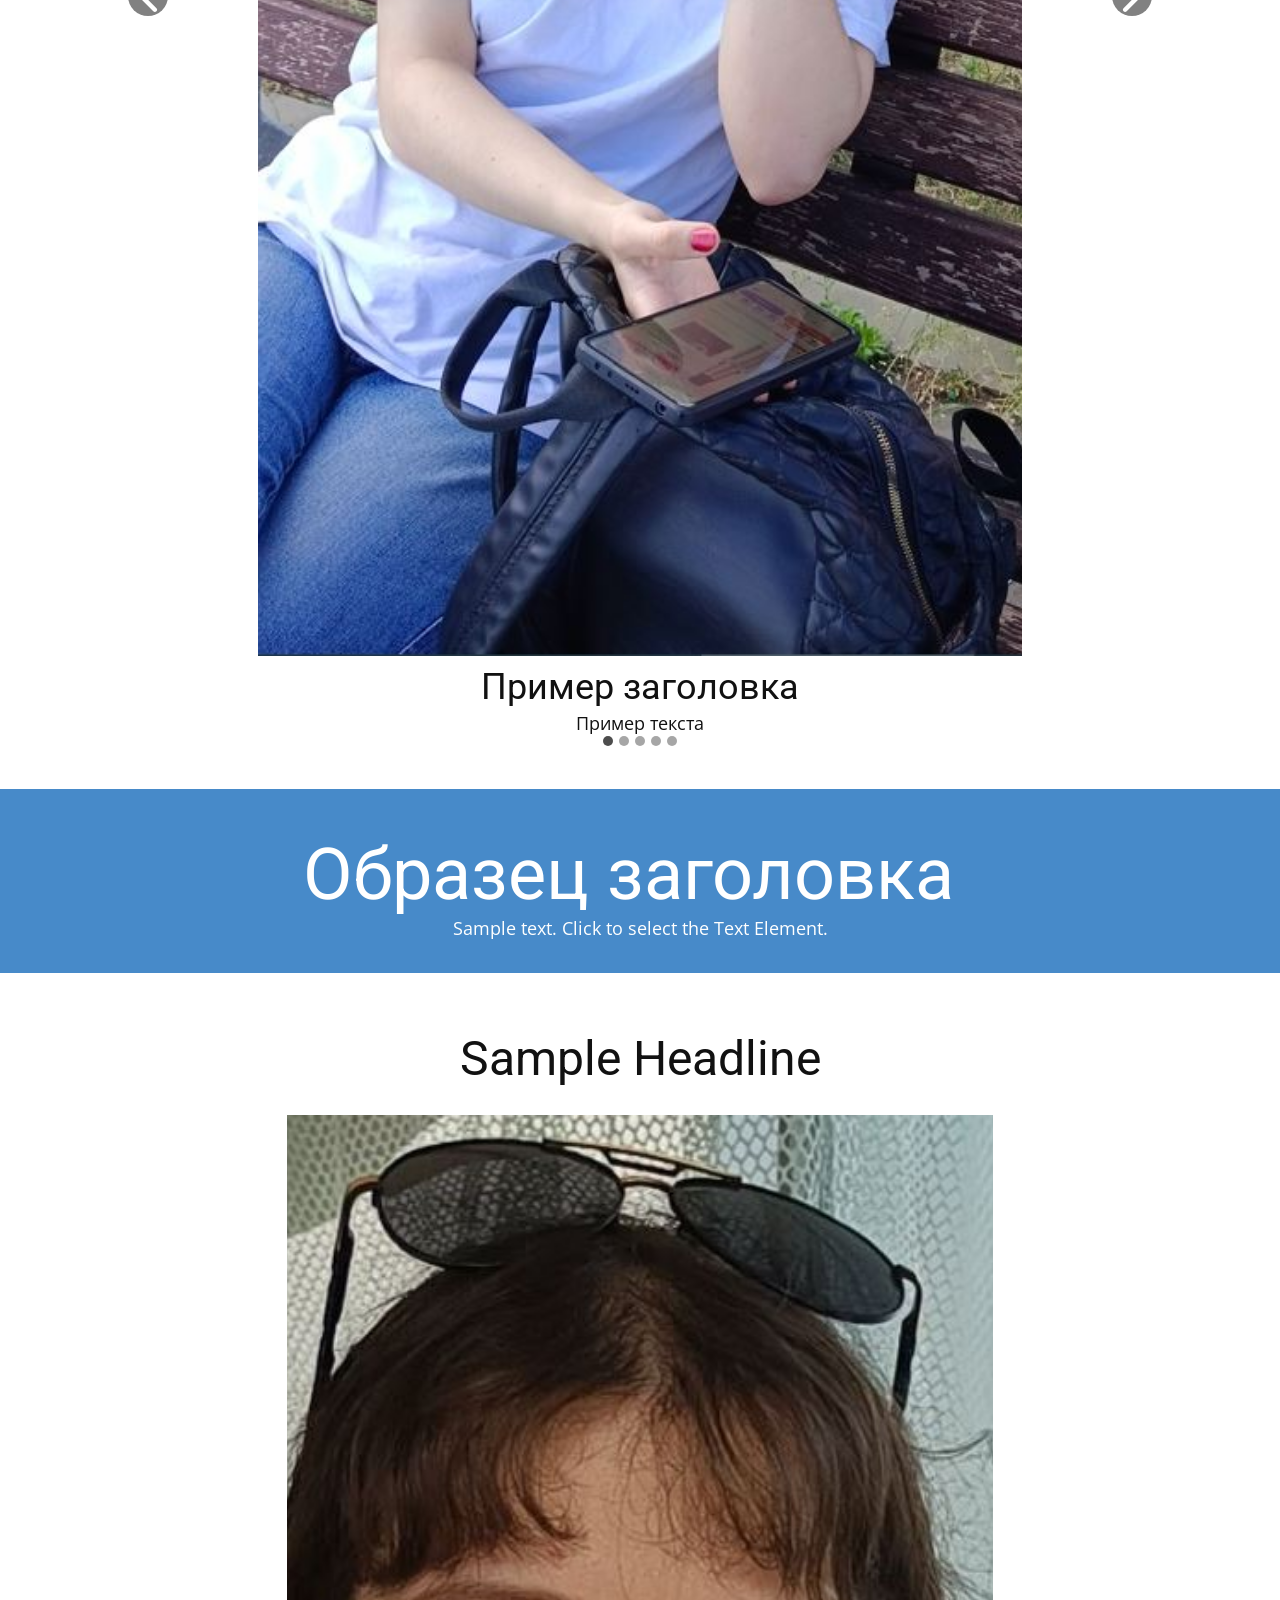
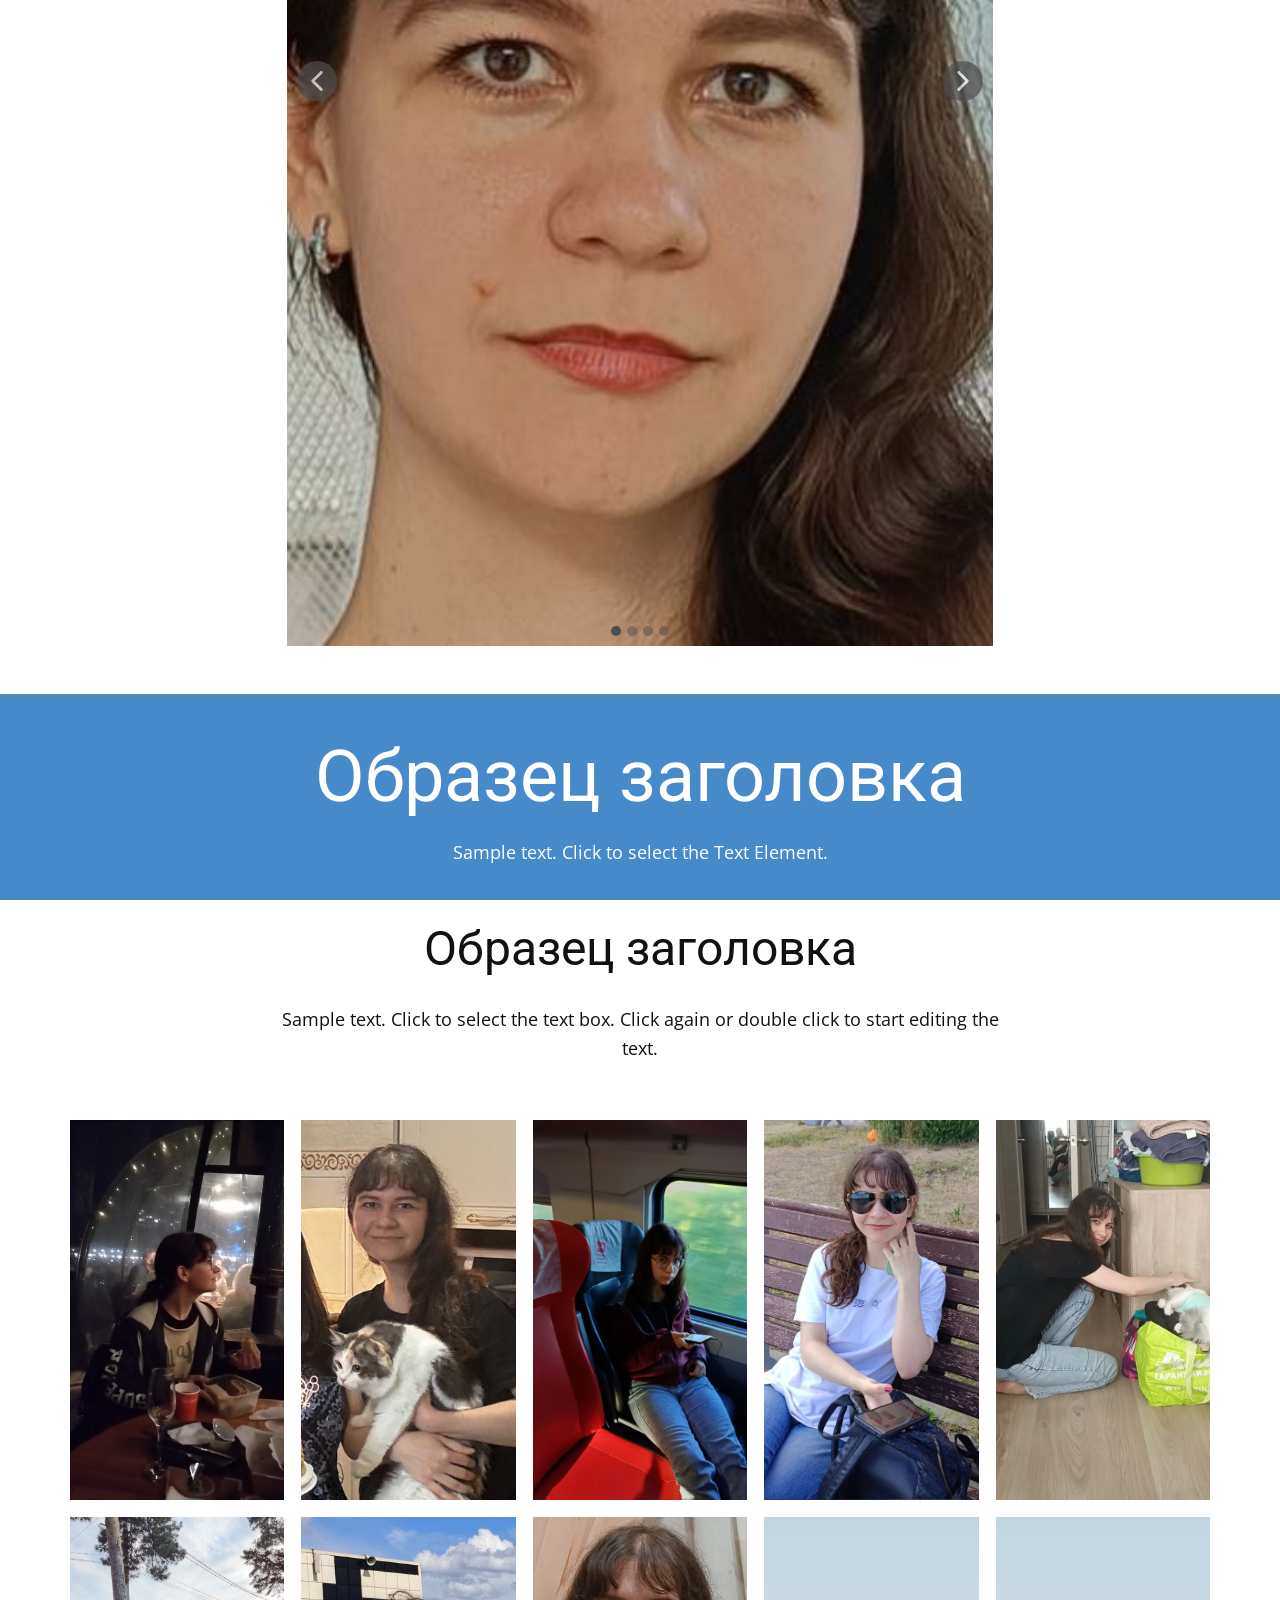
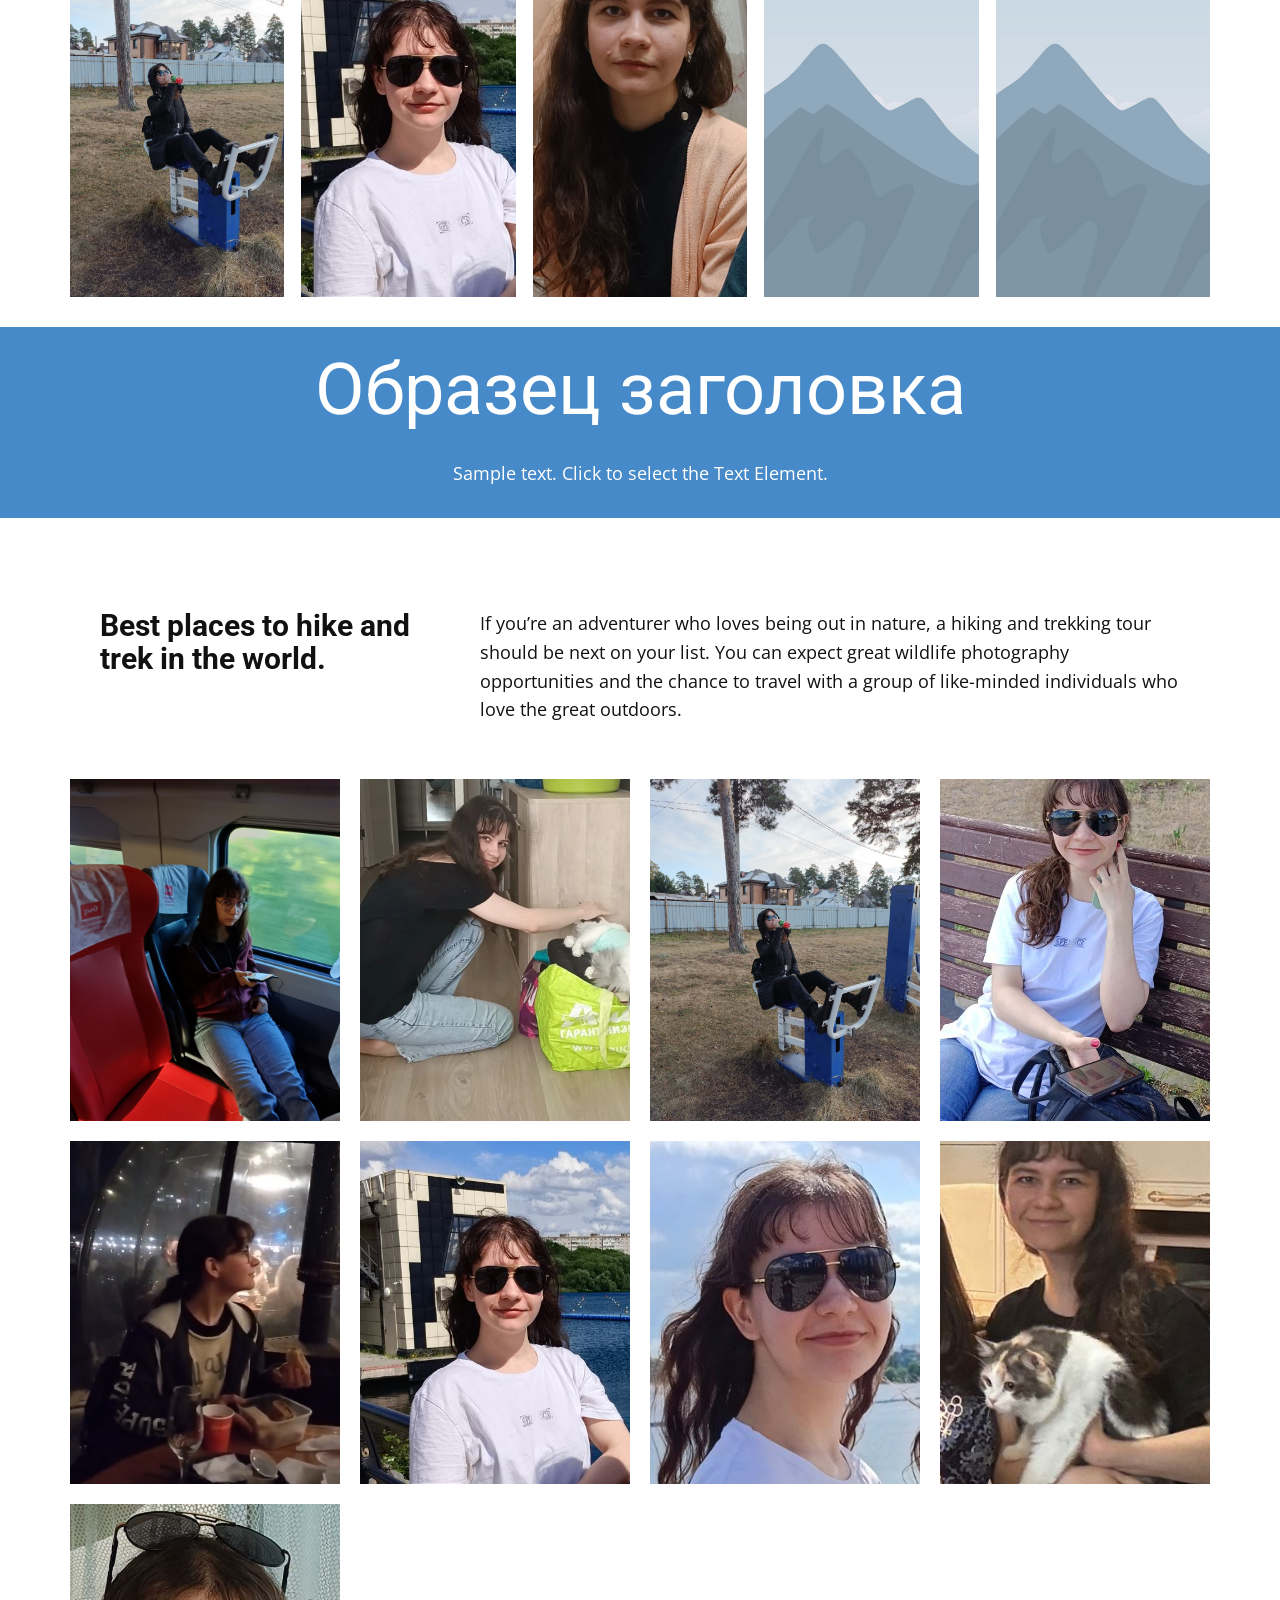
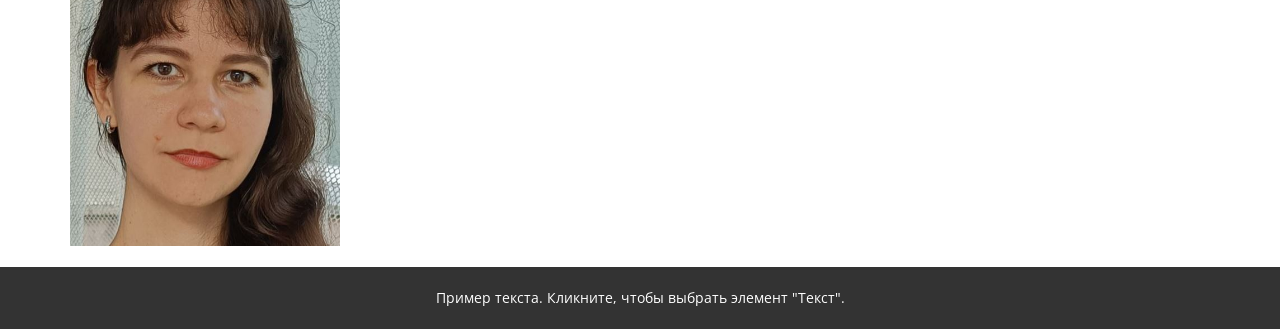
==== commit b48e63a9: "Add files via upload" ====
--- a/Галерея.html
+++ b/Галерея.html
@@ -10,8 +10,6 @@
     <script class="u-script" type="text/javascript" src="jquery.js" defer=""></script>
     <script class="u-script" type="text/javascript" src="nicepage.js" defer=""></script>
     <meta name="generator" content="Nicepage 8.4.0, nicepage.com">
-    
-    
     
     
     
@@ -65,8 +63,7 @@
             <div class="u-black u-menu-overlay u-opacity u-opacity-70"></div>
           </div>
         </nav>
-        <!--<h4 class="u-text u-text-palette-1-base u-text-1"> Сонечка, мы люби​м тебя</h4>-->
-		<div class="u-text u-text-palette-1-base u-text-1">Сонечка, мы любим тебя</div>
+        <h4 class="u-text u-text-palette-1-base u-text-1"> Сонечка, мы люби​м тебя</h4>
       </div></header>
     <section class="u-align-center u-clearfix u-container-align-center u-container-align-center-lg u-container-align-center-md u-container-align-center-sm u-container-align-center-xl u-gradient u-section-1" id="block-26">
       <div class="u-clearfix u-sheet u-valign-middle-lg u-valign-middle-md u-valign-middle-sm u-valign-middle-xs u-sheet-1">
@@ -121,13 +118,13 @@
       <div class="u-clearfix u-sheet u-valign-middle-lg u-valign-middle-md u-valign-middle-sm u-valign-middle-xl u-sheet-1">
         <h2 class="u-align-center u-text u-text-default u-text-1">Sample Headline</h2>
         <p class="u-align-center u-text u-text-2">Sample text. Click to select the text box. Click again or double click to start editing the text.</p>
-        <div class="u-carousel u-expanded-width-xs u-gallery u-layout-carousel u-lightbox u-no-transition u-show-text-always u-gallery-1" data-interval="5000" data-u-ride="carousel" id="carousel-12d3">
+        <div class="u-carousel u-expanded-width-xs u-gallery u-layout-carousel u-lightbox u-no-transition u-show-text-always u-gallery-1" data-interval="5000" data-u-ride="carousel" id="carousel-60ff">
           <ol class="u-absolute-hcenter u-carousel-indicators u-carousel-indicators-1">
-            <li data-u-target="#carousel-12d3" data-u-slide-to="0" class="u-active u-grey-70 u-shape-circle" style="width: 10px; height: 10px;"></li>
-            <li data-u-target="#carousel-12d3" data-u-slide-to="1" class="u-grey-70 u-shape-circle" style="width: 10px; height: 10px;"></li>
-            <li data-u-target="#carousel-12d3" data-u-slide-to="2" class="u-grey-70 u-shape-circle" style="width: 10px; height: 10px;"></li>
-            <li data-u-target="#carousel-12d3" data-u-slide-to="3" class="u-grey-70 u-shape-circle" style="width: 10px; height: 10px;"></li>
-            <li data-u-target="#carousel-12d3" data-u-slide-to="4" class="u-grey-70 u-shape-circle" style="width: 10px; height: 10px;"></li>
+            <li data-u-target="#carousel-60ff" data-u-slide-to="0" class="u-active u-grey-70 u-shape-circle" style="width: 10px; height: 10px;"></li>
+            <li data-u-target="#carousel-60ff" data-u-slide-to="1" class="u-grey-70 u-shape-circle" style="width: 10px; height: 10px;"></li>
+            <li data-u-target="#carousel-60ff" data-u-slide-to="2" class="u-grey-70 u-shape-circle" style="width: 10px; height: 10px;"></li>
+            <li data-u-target="#carousel-60ff" data-u-slide-to="3" class="u-grey-70 u-shape-circle" style="width: 10px; height: 10px;"></li>
+            <li data-u-target="#carousel-60ff" data-u-slide-to="4" class="u-grey-70 u-shape-circle" style="width: 10px; height: 10px;"></li>
           </ol>
           <div class="u-carousel-inner u-gallery-inner u-gallery-inner-1" role="listbox">
             <div class="u-active u-carousel-item u-gallery-item u-carousel-item-1">
@@ -182,7 +179,7 @@
               <style data-mode="XS" data-visited="true"></style>
             </div>
           </div>
-          <a class="u-absolute-vcenter-lg u-absolute-vcenter-md u-absolute-vcenter-sm u-absolute-vcenter-xl u-carousel-control u-carousel-control-prev u-grey-70 u-icon-circle u-opacity u-opacity-70 u-spacing-10 u-text-white u-carousel-control-1" href="#carousel-12d3" role="button" data-u-slide="prev"><span aria-hidden="true">
+          <a class="u-absolute-vcenter-lg u-absolute-vcenter-md u-absolute-vcenter-sm u-absolute-vcenter-xl u-carousel-control u-carousel-control-prev u-grey-70 u-icon-circle u-opacity u-opacity-70 u-spacing-10 u-text-white u-carousel-control-1" href="#carousel-60ff" role="button" data-u-slide="prev"><span aria-hidden="true">
               <svg viewBox="0 0 451.847 451.847"><path d="M97.141,225.92c0-8.095,3.091-16.192,9.259-22.366L300.689,9.27c12.359-12.359,32.397-12.359,44.751,0
 c12.354,12.354,12.354,32.388,0,44.748L173.525,225.92l171.903,171.909c12.354,12.354,12.354,32.391,0,44.744
 c-12.354,12.365-32.386,12.365-44.745,0l-194.29-194.281C100.226,242.115,97.141,234.018,97.141,225.92z"></path></svg></span><span class="sr-only">
@@ -190,7 +187,7 @@
 c12.354,12.354,12.354,32.388,0,44.748L173.525,225.92l171.903,171.909c12.354,12.354,12.354,32.391,0,44.744
 c-12.354,12.365-32.386,12.365-44.745,0l-194.29-194.281C100.226,242.115,97.141,234.018,97.141,225.92z"></path></svg></span>
           </a>
-          <a class="u-absolute-vcenter-lg u-absolute-vcenter-md u-absolute-vcenter-sm u-absolute-vcenter-xl u-carousel-control u-carousel-control-next u-grey-70 u-icon-circle u-opacity u-opacity-70 u-spacing-10 u-text-white u-carousel-control-2" href="#carousel-12d3" role="button" data-u-slide="next"><span aria-hidden="true">
+          <a class="u-absolute-vcenter-lg u-absolute-vcenter-md u-absolute-vcenter-sm u-absolute-vcenter-xl u-carousel-control u-carousel-control-next u-grey-70 u-icon-circle u-opacity u-opacity-70 u-spacing-10 u-text-white u-carousel-control-2" href="#carousel-60ff" role="button" data-u-slide="next"><span aria-hidden="true">
               <svg viewBox="0 0 451.846 451.847"><path d="M345.441,248.292L151.154,442.573c-12.359,12.365-32.397,12.365-44.75,0c-12.354-12.354-12.354-32.391,0-44.744
 L278.318,225.92L106.409,54.017c-12.354-12.359-12.354-32.394,0-44.748c12.354-12.359,32.391-12.359,44.75,0l194.287,194.284
 c6.177,6.18,9.262,14.271,9.262,22.366C354.708,234.018,351.617,242.115,345.441,248.292z"></path></svg></span><span class="sr-only">
@@ -207,74 +204,15 @@
         <p class="u-align-center u-text u-text-default u-text-2">Sample text. Click to select the Text Element.</p>
       </div>
     </section>
-    <section class="u-align-center u-clearfix u-container-align-center u-gradient u-section-4" id="block-31">
-      <div class="u-clearfix u-sheet u-valign-middle-lg u-valign-middle-sm u-valign-middle-xl u-valign-middle-xs u-sheet-1">
-        <h2 class="u-align-center u-text u-text-default u-text-1">Sample Headline</h2>
-        <div class="u-expanded-width u-layout-horizontal u-list u-list-1">
-          <div class="u-repeater u-repeater-1">
-            <div class="u-align-left u-container-align-left u-container-style u-list-item u-repeater-item">
-              <div class="u-container-layout u-similar-container u-valign-top u-container-layout-1">
-                <img class="u-expanded-width u-image u-image-default u-image-1" alt="" data-image-width="1080" data-image-height="2400" src="images/Screenshot_20260313_183815.jpg">
-                <h4 class="u-align-left u-text u-text-2">Sample Headline</h4>
-                <p class="u-align-left u-text u-text-3">Sample text. Click to select the text box. Click again or double click to start editing the text.</p>
-              </div>
-            </div>
-            <div class="u-align-left u-container-align-left u-container-style u-list-item u-repeater-item">
-              <div class="u-container-layout u-similar-container u-valign-top u-container-layout-2">
-                <img class="u-expanded-width u-image u-image-default u-image-2" alt="" data-image-width="1080" data-image-height="1742" src="images/Screenshot_20260314_183530.jpg">
-                <h4 class="u-align-left u-text u-text-4">Sample Headline</h4>
-                <p class="u-align-left u-text u-text-5">Sample text. Click to select the text box. Click again or double click to start editing the text.</p>
-              </div>
-            </div>
-            <div class="u-align-left u-container-align-left u-container-style u-list-item u-repeater-item">
-              <div class="u-container-layout u-similar-container u-valign-top u-container-layout-3">
-                <img class="u-expanded-width u-image u-image-default u-image-3" alt="" data-image-width="1080" data-image-height="2400" src="images/Screenshot_20260313_183207.jpg">
-                <h4 class="u-align-left u-text u-text-6">Sample Headline</h4>
-                <p class="u-align-left u-text u-text-7">Sample text. Click to select the text box. Click again or double click to start editing the text.</p>
-              </div>
-            </div>
-            <div class="u-align-left u-container-align-left u-container-style u-list-item u-repeater-item">
-              <div class="u-container-layout u-similar-container u-valign-top u-container-layout-4">
-                <img class="u-expanded-width u-image u-image-default u-image-4" alt="" data-image-width="2836" data-image-height="1875" src="images/90fc53c9.svg">
-                <h4 class="u-align-left u-text u-text-8">Sample Headline</h4>
-                <p class="u-align-left u-text u-text-9">Sample text. Click to select the text box. Click again or double click to start editing the text.</p>
-              </div>
-            </div>
-          </div>
-          <a class="u-absolute-vcenter u-gallery-nav u-gallery-nav-prev u-grey-70 u-icon-circle u-opacity u-opacity-70 u-spacing-10 u-text-white u-gallery-nav-1" href="#" role="button"><span aria-hidden="true">
-              <svg viewBox="0 0 451.847 451.847"><path d="M97.141,225.92c0-8.095,3.091-16.192,9.259-22.366L300.689,9.27c12.359-12.359,32.397-12.359,44.751,0
-c12.354,12.354,12.354,32.388,0,44.748L173.525,225.92l171.903,171.909c12.354,12.354,12.354,32.391,0,44.744
-c-12.354,12.365-32.386,12.365-44.745,0l-194.29-194.281C100.226,242.115,97.141,234.018,97.141,225.92z"></path></svg></span><span class="sr-only">
-              <svg viewBox="0 0 451.847 451.847"><path d="M97.141,225.92c0-8.095,3.091-16.192,9.259-22.366L300.689,9.27c12.359-12.359,32.397-12.359,44.751,0
-c12.354,12.354,12.354,32.388,0,44.748L173.525,225.92l171.903,171.909c12.354,12.354,12.354,32.391,0,44.744
-c-12.354,12.365-32.386,12.365-44.745,0l-194.29-194.281C100.226,242.115,97.141,234.018,97.141,225.92z"></path></svg></span>
-          </a>
-          <a class="u-absolute-vcenter u-gallery-nav u-gallery-nav-next u-grey-70 u-icon-circle u-opacity u-opacity-70 u-spacing-10 u-text-white u-gallery-nav-2" href="#" role="button"><span aria-hidden="true">
-              <svg viewBox="0 0 451.846 451.847"><path d="M345.441,248.292L151.154,442.573c-12.359,12.365-32.397,12.365-44.75,0c-12.354-12.354-12.354-32.391,0-44.744
-L278.318,225.92L106.409,54.017c-12.354-12.359-12.354-32.394,0-44.748c12.354-12.359,32.391-12.359,44.75,0l194.287,194.284
-c6.177,6.18,9.262,14.271,9.262,22.366C354.708,234.018,351.617,242.115,345.441,248.292z"></path></svg></span><span class="sr-only">
-              <svg viewBox="0 0 451.846 451.847"><path d="M345.441,248.292L151.154,442.573c-12.359,12.365-32.397,12.365-44.75,0c-12.354-12.354-12.354-32.391,0-44.744
-L278.318,225.92L106.409,54.017c-12.354-12.359-12.354-32.394,0-44.748c12.354-12.359,32.391-12.359,44.75,0l194.287,194.284
-c6.177,6.18,9.262,14.271,9.262,22.366C354.708,234.018,351.617,242.115,345.441,248.292z"></path></svg></span>
-          </a>
-        </div>
-      </div>
-    </section>
-    <section class="u-clearfix u-container-align-center u-palette-1-base u-section-5" id="block-24">
-      <div class="u-clearfix u-sheet u-valign-middle-lg u-valign-middle-md u-valign-middle-sm u-valign-middle-xl u-sheet-1">
-        <h1 class="u-align-center u-text u-text-default-lg u-text-default-md u-text-default-sm u-text-default-xl u-text-1">Образец заголовка</h1>
-        <p class="u-align-center u-text u-text-default u-text-2">Sample text. Click to select the Text Element.</p>
-      </div>
-    </section>
-    <section class="u-align-center u-clearfix u-container-align-center u-container-align-center-lg u-container-align-center-md u-container-align-center-sm u-container-align-center-xl u-section-6" id="block-29">
+    <section class="u-align-center u-clearfix u-container-align-center u-container-align-center-lg u-container-align-center-md u-container-align-center-sm u-container-align-center-xl u-section-4" id="block-29">
       <div class="u-clearfix u-sheet u-valign-middle-lg u-valign-middle-md u-valign-middle-sm u-valign-middle-xs u-sheet-1">
         <h2 class="u-text u-text-default u-text-1">Sample Headline</h2>
-        <div class="u-carousel u-expanded-width-xs u-gallery u-gallery-slider u-layout-carousel u-lightbox u-no-transition u-show-text-on-hover u-gallery-1" id="carousel-2654" data-interval="5000" data-u-ride="carousel">
+        <div class="u-carousel u-expanded-width-xs u-gallery u-gallery-slider u-layout-carousel u-lightbox u-no-transition u-show-text-on-hover u-gallery-1" id="carousel-c821" data-interval="5000" data-u-ride="carousel">
           <ol class="u-absolute-hcenter u-carousel-indicators u-carousel-indicators-1">
-            <li data-u-target="#carousel-2654" data-u-slide-to="0" class="u-active u-grey-70 u-shape-circle" style="width: 10px; height: 10px;"></li>
-            <li data-u-target="#carousel-2654" data-u-slide-to="1" class="u-grey-70 u-shape-circle" style="width: 10px; height: 10px;"></li>
-            <li data-u-target="#carousel-2654" data-u-slide-to="2" class="u-grey-70 u-shape-circle" style="width: 10px; height: 10px;"></li>
-            <li data-u-target="#carousel-2654" data-u-slide-to="3" class="u-grey-70 u-shape-circle" style="width: 10px; height: 10px;"></li>
+            <li data-u-target="#carousel-c821" data-u-slide-to="0" class="u-active u-grey-70 u-shape-circle" style="width: 10px; height: 10px;"></li>
+            <li data-u-target="#carousel-c821" data-u-slide-to="1" class="u-grey-70 u-shape-circle" style="width: 10px; height: 10px;"></li>
+            <li data-u-target="#carousel-c821" data-u-slide-to="2" class="u-grey-70 u-shape-circle" style="width: 10px; height: 10px;"></li>
+            <li data-u-target="#carousel-c821" data-u-slide-to="3" class="u-grey-70 u-shape-circle" style="width: 10px; height: 10px;"></li>
           </ol>
           <div class="u-carousel-inner u-gallery-inner u-gallery-inner-1" role="listbox">
             <div class="u-active u-carousel-item u-effect-fade u-gallery-item u-carousel-item-1">
@@ -318,7 +256,7 @@
               <style data-mode="XS" data-visited="true"></style>
             </div>
           </div>
-          <a class="u-absolute-vcenter u-carousel-control u-carousel-control-prev u-grey-70 u-icon-circle u-opacity u-opacity-70 u-spacing-10 u-text-white u-carousel-control-1" href="#carousel-2654" role="button" data-u-slide="prev"><span aria-hidden="true">
+          <a class="u-absolute-vcenter u-carousel-control u-carousel-control-prev u-grey-70 u-icon-circle u-opacity u-opacity-70 u-spacing-10 u-text-white u-carousel-control-1" href="#carousel-c821" role="button" data-u-slide="prev"><span aria-hidden="true">
               <svg viewBox="0 0 451.847 451.847"><path d="M97.141,225.92c0-8.095,3.091-16.192,9.259-22.366L300.689,9.27c12.359-12.359,32.397-12.359,44.751,0
 c12.354,12.354,12.354,32.388,0,44.748L173.525,225.92l171.903,171.909c12.354,12.354,12.354,32.391,0,44.744
 c-12.354,12.365-32.386,12.365-44.745,0l-194.29-194.281C100.226,242.115,97.141,234.018,97.141,225.92z"></path></svg></span><span class="sr-only">
@@ -326,7 +264,7 @@
 c12.354,12.354,12.354,32.388,0,44.748L173.525,225.92l171.903,171.909c12.354,12.354,12.354,32.391,0,44.744
 c-12.354,12.365-32.386,12.365-44.745,0l-194.29-194.281C100.226,242.115,97.141,234.018,97.141,225.92z"></path></svg></span>
           </a>
-          <a class="u-absolute-vcenter u-carousel-control u-carousel-control-next u-grey-70 u-icon-circle u-opacity u-opacity-70 u-spacing-10 u-text-white u-carousel-control-2" href="#carousel-2654" role="button" data-u-slide="next"><span aria-hidden="true">
+          <a class="u-absolute-vcenter u-carousel-control u-carousel-control-next u-grey-70 u-icon-circle u-opacity u-opacity-70 u-spacing-10 u-text-white u-carousel-control-2" href="#carousel-c821" role="button" data-u-slide="next"><span aria-hidden="true">
               <svg viewBox="0 0 451.846 451.847"><path d="M345.441,248.292L151.154,442.573c-12.359,12.365-32.397,12.365-44.75,0c-12.354-12.354-12.354-32.391,0-44.744
 L278.318,225.92L106.409,54.017c-12.354-12.359-12.354-32.394,0-44.748c12.354-12.359,32.391-12.359,44.75,0l194.287,194.284
 c6.177,6.18,9.262,14.271,9.262,22.366C354.708,234.018,351.617,242.115,345.441,248.292z"></path></svg></span><span class="sr-only">
@@ -337,13 +275,13 @@
         </div>
       </div>
     </section>
-    <section class="u-clearfix u-container-align-center u-palette-1-base u-section-7" id="block-27">
+    <section class="u-clearfix u-container-align-center u-palette-1-base u-section-5" id="block-27">
       <div class="u-clearfix u-sheet u-valign-middle-lg u-valign-middle-md u-valign-middle-sm u-valign-middle-xs u-sheet-1">
         <h1 class="u-align-center u-text u-text-default-lg u-text-default-md u-text-default-sm u-text-default-xl u-text-1">Образец заголовка</h1>
         <p class="u-align-center u-text u-text-default u-text-2">Sample text. Click to select the Text Element.</p>
       </div>
     </section>
-    <section class="u-align-center u-clearfix u-container-align-center u-container-align-center-lg u-container-align-center-xl u-section-8" id="block-20">
+    <section class="u-align-center u-clearfix u-container-align-center u-container-align-center-lg u-container-align-center-xl u-section-6" id="block-20">
       <div class="u-clearfix u-sheet u-valign-middle-lg u-valign-middle-sm u-sheet-1">
         <h2 class="u-text u-text-default-lg u-text-default-xl u-text-1">Образец заголовка</h2>
         <p class="u-text u-text-2">Sample text. Click to select the text box. Click again or double click to start editing the text.</p>
@@ -413,13 +351,13 @@
         </div>
       </div>
     </section>
-    <section class="u-clearfix u-container-align-center u-palette-1-base u-section-9" id="block-23">
+    <section class="u-clearfix u-container-align-center u-palette-1-base u-section-7" id="block-23">
       <div class="u-clearfix u-sheet u-valign-middle-lg u-valign-middle-md u-valign-middle-sm u-sheet-1">
         <h1 class="u-align-center u-text u-text-default u-text-1">Образец заголовка</h1>
         <p class="u-align-center u-text u-text-default-lg u-text-default-md u-text-default-sm u-text-default-xl u-text-2">Sample text. Click to select the Text Element.</p>
       </div>
     </section>
-    <section class="u-clearfix u-container-align-center u-section-10" id="block-22">
+    <section class="u-clearfix u-container-align-center u-section-8" id="block-22">
       <div class="u-clearfix u-sheet u-valign-middle-lg u-valign-middle-md u-valign-middle-sm u-sheet-1">
         <div class="data-layout-selected u-clearfix u-expanded-width u-layout-wrap u-layout-wrap-1">
           <div class="u-layout">
@@ -500,7 +438,7 @@
     
     
     
-    <footer class="u-align-center u-clearfix u-container-align-center u-footer u-grey-80 u-footer" id="footer"><div class="u-clearfix u-sheet u-sheet-1">
+    <footer class="u-align-center u-clearfix u-container-align-center u-footer u-grey-80 u-footer" id="footer"><div class="u-clearfix u-sheet u-valign-middle-xs u-sheet-1">
         <p class="u-small-text u-text u-text-variant u-text-1">Пример текста. Кликните, чтобы выбрать элемент "Текст".</p>
       </div></footer>
   
--- a/nicepage.css
+++ b/nicepage.css
@@ -46313,7 +46313,6 @@
 .u-header .u-text-1 {
   font-size: 1.5rem;
   margin: -31px 735px 33px 110px;
-
 }
 @media (max-width: 1199px) {
   .u-header .u-menu-1 {
@@ -46350,11 +46349,11 @@
     width: auto;
     margin: -41px 337px 33px 84px;
   }*/
-    .u-header .u-text-1 {
+  .u-header .u-text-1 {
     margin: -45px 60px 33px 74px;
+  }
 }
 @media (max-width: 767px) {
-  
   /*.u-header .u-text-1 {
     margin-top: 20px;
     margin-right: 245px;
@@ -46364,6 +46363,7 @@
     font-size: 1.2rem;
     margin: -45px 60px 33px 74px;
 }
+}
 @media (max-width: 575px) {
   .u-header .u-sheet-1 {
     min-height: 84px;
@@ -46391,12 +46391,12 @@
 }
 
 .u-footer .u-sheet-1 {
-  min-height: 120px;
+  min-height: 122px;
 }
 
 .u-footer .u-text-1 {
   width: 417px;
-  margin: 43px auto 49px;
+  margin: 51px auto 49px;
 }
 @media (max-width: 1199px) {
   .u-footer .u-sheet-1 {
@@ -46415,14 +46415,12 @@
 }
 @media (max-width: 575px) {
   .u-footer .u-sheet-1 {
-    min-height: 142px;
+    min-height: 119px;
   }
 
   .u-footer .u-text-1 {
     width: auto;
-    margin-top: 48px;
-    margin-left: 0;
-    margin-right: 0;
+    margin: 37px 0;
   }
 }
 
--- a/Галерея.css
+++ b/Галерея.css
@@ -496,116 +496,75 @@
   .u-section-3 .u-text-2 {
     margin: 18px 4px 26px;
   }
-} .u-section-4 {
-  background-position: 50% 50%, 50% 50%, 50% 50%;
-  background-repeat: no-repeat, no-repeat, no-repeat;
-  background-image: linear-gradient(to bottom, rgba(71, 138, 201, 0.5) 0%, rgba(219, 84, 90, 0.5) 49%, rgba(219, 84, 90, 0.5) 100%), linear-gradient(to right, rgba(71, 138, 201, 0.5), rgba(219, 84, 90, 0.5)), linear-gradient(to bottom, #478ac9, #db545a);
-  background-size: cover, cover, cover;
-}
-
-.u-section-4 .u-sheet-1 {
-  min-height: 680px;
+}.u-section-4 .u-sheet-1 {
+  min-height: 1321px;
 }
 
 .u-section-4 .u-text-1 {
-  margin: 53px auto 0;
-}
-
-.u-section-4 .u-list-1 {
-  margin: 20px auto 53px 0;
-}
-
-.u-section-4 .u-repeater-1 {
-  min-height: 375px;
-  grid-auto-columns: calc(33.3333% - 6.66667px);
-  grid-template-columns: repeat(3, calc(33.3333% - 6.66667px));
-  --gap: 10px;
-}
-
-.u-section-4 .u-container-layout-1 {
+  margin: 60px auto 0;
+}
+
+.u-section-4 .u-gallery-1 {
+  height: 1131px;
+  width: 706px;
+  margin: 30px auto 47px;
+}
+
+.u-section-4 .u-carousel-indicators-1 {
+  position: absolute;
+  bottom: 10px;
+  width: auto;
+  height: auto;
+}
+
+.u-section-4 .u-gallery-inner-1 {
+  --gap: 0px;
+}
+
+.u-section-4 .u-carousel-item-1 {
+  margin-right: 0;
+}
+
+.u-section-4 .u-over-slide-1 {
+  background-image: linear-gradient(0deg, rgba(0,0,0,0.2), rgba(0,0,0,0.2));
   padding: 30px;
 }
 
-.u-section-4 .u-image-1 {
-  height: 691px;
-  margin-top: 0;
-  margin-bottom: 0;
-}
-
-.u-section-4 .u-text-2 {
-  font-weight: 700;
-  margin: 20px 61px 0 0;
-}
-
-.u-section-4 .u-text-3 {
-  margin: 20px 0 0;
-}
-
-.u-section-4 .u-container-layout-2 {
+.u-section-4 .u-carousel-item-2 {
+  margin-right: 0;
+}
+
+.u-section-4 .u-over-slide-2 {
+  background-image: linear-gradient(0deg, rgba(0,0,0,0.2), rgba(0,0,0,0.2));
   padding: 30px;
 }
 
-.u-section-4 .u-image-2 {
-  height: 691px;
-  margin-top: 0;
-  margin-bottom: 0;
-}
-
-.u-section-4 .u-text-4 {
-  font-weight: 700;
-  margin: 20px 61px 0 0;
-}
-
-.u-section-4 .u-text-5 {
-  margin: 20px 0 0;
-}
-
-.u-section-4 .u-container-layout-3 {
+.u-section-4 .u-carousel-item-3 {
+  margin-right: 0;
+}
+
+.u-section-4 .u-over-slide-3 {
+  background-image: linear-gradient(0deg, rgba(0,0,0,0.2), rgba(0,0,0,0.2));
   padding: 30px;
 }
 
-.u-section-4 .u-image-3 {
-  height: 691px;
-  margin-top: 0;
-  margin-bottom: 0;
-}
-
-.u-section-4 .u-text-6 {
-  font-weight: 700;
-  margin: 20px 61px 0 0;
-}
-
-.u-section-4 .u-text-7 {
-  margin: 20px 0 0;
-}
-
-.u-section-4 .u-container-layout-4 {
+.u-section-4 .u-carousel-item-4 {
+  margin-right: 0;
+}
+
+.u-section-4 .u-over-slide-4 {
+  background-image: linear-gradient(0deg, rgba(0,0,0,0.2), rgba(0,0,0,0.2));
   padding: 30px;
 }
 
-.u-section-4 .u-image-4 {
-  height: 691px;
-  margin-top: 0;
-  margin-bottom: 0;
-}
-
-.u-section-4 .u-text-8 {
-  font-weight: 700;
-  margin: 20px 61px 0 0;
-}
-
-.u-section-4 .u-text-9 {
-  margin: 20px 0 0;
-}
-
-.u-section-4 .u-gallery-nav-1 {
+.u-section-4 .u-carousel-control-1 {
   position: absolute;
   left: 10px;
   width: 40px;
   height: 40px;
 }
 
-.u-section-4 .u-gallery-nav-2 {
+.u-section-4 .u-carousel-control-2 {
   position: absolute;
   right: 10px;
   width: 40px;
@@ -613,569 +572,299 @@
 }
 
 @media (max-width: 1199px) {
-  .u-section-4 .u-list-1 {
-    margin-right: initial;
-    margin-left: initial;
-  }
-
-  .u-section-4 .u-repeater-1 {
-    grid-auto-columns: calc(33.333333333333336% - 6.66667px);
-    grid-template-columns: repeat(3, calc(33.333333333333336% - 6.66667px));
-    grid-gap: 10px;
-  }
-
-  .u-section-4 .u-image-1 {
-    height: 547px;
-  }
-
-  .u-section-4 .u-text-2 {
-    margin-right: 0;
-  }
-
-  .u-section-4 .u-image-2 {
-    height: 547px;
-  }
-
-  .u-section-4 .u-text-4 {
-    margin-right: 0;
-  }
-
-  .u-section-4 .u-image-3 {
-    height: 547px;
-  }
-
-  .u-section-4 .u-text-6 {
-    margin-right: 0;
-  }
-
-  .u-section-4 .u-image-4 {
-    height: 547px;
-  }
-
-  .u-section-4 .u-text-8 {
-    margin-right: 0;
-  }
-}
-
-@media (max-width: 991px) {
-  .u-section-4 .u-sheet-1 {
-    min-height: 1008px;
-  }
-
-  .u-section-4 .u-text-1 {
-    width: auto;
-    margin-top: 46px;
-  }
-
-  .u-section-4 .u-list-1 {
-    margin-top: 28px;
-    margin-bottom: 19px;
-    margin-right: initial;
-    margin-left: initial;
-  }
-
-  .u-section-4 .u-repeater-1 {
-    grid-auto-columns: calc(50% - 5.0000025px);
-    grid-template-columns: repeat(2, calc(50% - 5.0000025px));
-  }
-
-  .u-section-4 .u-image-1 {
-    height: 648px;
-  }
-
-  .u-section-4 .u-image-2 {
-    height: 648px;
-  }
-
-  .u-section-4 .u-image-3 {
-    height: 648px;
-  }
-
-  .u-section-4 .u-image-4 {
-    height: 648px;
+  .u-section-4 .u-carousel-item-1 {
+    margin-right: initial;
+  }
+
+  .u-section-4 .u-carousel-item-2 {
+    margin-right: initial;
+  }
+
+  .u-section-4 .u-carousel-item-3 {
+    margin-right: initial;
+  }
+
+  .u-section-4 .u-carousel-item-4 {
+    margin-right: initial;
   }
 }
 
 @media (max-width: 767px) {
-  .u-section-4 .u-repeater-1 {
-    grid-auto-columns: calc(100% - 0px);
-    grid-template-columns: 100%;
-  }
-
-  .u-section-4 .u-container-layout-1 {
-    padding-left: 10px;
-    padding-right: 10px;
-  }
-
-  .u-section-4 .u-image-1 {
-    height: 1123px;
-  }
-
-  .u-section-4 .u-container-layout-2 {
-    padding-left: 10px;
-    padding-right: 10px;
-  }
-
-  .u-section-4 .u-image-2 {
-    height: 1123px;
-  }
-
-  .u-section-4 .u-container-layout-3 {
-    padding-left: 10px;
-    padding-right: 10px;
-  }
-
-  .u-section-4 .u-image-3 {
-    height: 1123px;
-  }
-
-  .u-section-4 .u-container-layout-4 {
-    padding-left: 10px;
-    padding-right: 10px;
-  }
-
-  .u-section-4 .u-image-4 {
-    height: 1123px;
+  .u-section-4 .u-gallery-1 {
+    width: 540px;
   }
 }
 
 @media (max-width: 575px) {
   .u-section-4 .u-sheet-1 {
-    min-height: 998px;
+    min-height: 726px;
   }
 
   .u-section-4 .u-text-1 {
-    margin-top: 22px;
-  }
-
-  .u-section-4 .u-list-1 {
-    margin-top: 25px;
-    margin-bottom: 22px;
+    width: auto;
+    margin-top: 23px;
+  }
+
+  .u-section-4 .u-gallery-1 {
+    height: 618px;
+    margin-bottom: 23px;
     margin-right: initial;
     margin-left: initial;
-  }
-
-  .u-section-4 .u-repeater-1 {
-    min-height: 897px;
-    grid-auto-columns: 100%;
-  }
-
-  .u-section-4 .u-image-1 {
-    height: 691px;
-  }
-
-  .u-section-4 .u-image-2 {
-    height: 691px;
-  }
-
-  .u-section-4 .u-image-3 {
-    height: 691px;
-  }
-
-  .u-section-4 .u-image-4 {
-    height: 691px;
+    width: auto;
   }
 } .u-section-5 {
   background-image: none;
 }
 
 .u-section-5 .u-sheet-1 {
-  min-height: 197px;
+  min-height: 206px;
 }
 
 .u-section-5 .u-text-1 {
-  margin: 30px auto 0;
+  margin: 43px auto 0;
 }
 
 .u-section-5 .u-text-2 {
-  margin: 30px auto;
+  margin: 22px auto 33px;
 }
 
 @media (max-width: 575px) {
   .u-section-5 .u-sheet-1 {
-    min-height: 127px;
+    min-height: 134px;
   }
 
   .u-section-5 .u-text-1 {
-    width: auto;
-    margin-top: 18px;
-    margin-left: 7px;
-    margin-right: 7px;
-  }
-
-  .u-section-5 .u-text-2 {
-    width: auto;
-    margin: 18px 4px 26px;
-  }
-}.u-section-6 .u-sheet-1 {
-  min-height: 1321px;
-}
-
-.u-section-6 .u-text-1 {
-  margin: 60px auto 0;
-}
-
-.u-section-6 .u-gallery-1 {
-  height: 1131px;
-  width: 706px;
-  margin: 30px auto 47px;
-}
-
-.u-section-6 .u-carousel-indicators-1 {
-  position: absolute;
-  bottom: 10px;
-  width: auto;
-  height: auto;
-}
-
-.u-section-6 .u-gallery-inner-1 {
-  --gap: 0px;
-}
-
-.u-section-6 .u-carousel-item-1 {
-  margin-right: 0;
-}
-
-.u-section-6 .u-over-slide-1 {
-  background-image: linear-gradient(0deg, rgba(0,0,0,0.2), rgba(0,0,0,0.2));
-  padding: 30px;
-}
-
-.u-section-6 .u-carousel-item-2 {
-  margin-right: 0;
-}
-
-.u-section-6 .u-over-slide-2 {
-  background-image: linear-gradient(0deg, rgba(0,0,0,0.2), rgba(0,0,0,0.2));
-  padding: 30px;
-}
-
-.u-section-6 .u-carousel-item-3 {
-  margin-right: 0;
-}
-
-.u-section-6 .u-over-slide-3 {
-  background-image: linear-gradient(0deg, rgba(0,0,0,0.2), rgba(0,0,0,0.2));
-  padding: 30px;
-}
-
-.u-section-6 .u-carousel-item-4 {
-  margin-right: 0;
-}
-
-.u-section-6 .u-over-slide-4 {
-  background-image: linear-gradient(0deg, rgba(0,0,0,0.2), rgba(0,0,0,0.2));
-  padding: 30px;
-}
-
-.u-section-6 .u-carousel-control-1 {
-  position: absolute;
-  left: 10px;
-  width: 40px;
-  height: 40px;
-}
-
-.u-section-6 .u-carousel-control-2 {
-  position: absolute;
-  right: 10px;
-  width: 40px;
-  height: 40px;
-}
-
-@media (max-width: 1199px) {
-  .u-section-6 .u-carousel-item-1 {
-    margin-right: initial;
-  }
-
-  .u-section-6 .u-carousel-item-2 {
-    margin-right: initial;
-  }
-
-  .u-section-6 .u-carousel-item-3 {
-    margin-right: initial;
-  }
-
-  .u-section-6 .u-carousel-item-4 {
-    margin-right: initial;
-  }
-}
-
-@media (max-width: 767px) {
-  .u-section-6 .u-gallery-1 {
-    width: 540px;
-  }
-}
-
-@media (max-width: 575px) {
-  .u-section-6 .u-sheet-1 {
-    min-height: 726px;
-  }
-
-  .u-section-6 .u-text-1 {
-    width: auto;
-    margin-top: 23px;
-  }
-
-  .u-section-6 .u-gallery-1 {
-    height: 618px;
-    margin-bottom: 23px;
-    margin-right: initial;
-    margin-left: initial;
-    width: auto;
-  }
-} .u-section-7 {
-  background-image: none;
-}
-
-.u-section-7 .u-sheet-1 {
-  min-height: 206px;
-}
-
-.u-section-7 .u-text-1 {
-  margin: 43px auto 0;
-}
-
-.u-section-7 .u-text-2 {
-  margin: 22px auto 33px;
-}
-
-@media (max-width: 575px) {
-  .u-section-7 .u-sheet-1 {
-    min-height: 134px;
-  }
-
-  .u-section-7 .u-text-1 {
     width: auto;
     margin-top: 24px;
     margin-left: 7px;
     margin-right: 7px;
   }
 
-  .u-section-7 .u-text-2 {
+  .u-section-5 .u-text-2 {
     margin-bottom: 24px;
   }
-}.u-section-8 .u-sheet-1 {
+}.u-section-6 .u-sheet-1 {
   min-height: 1027px;
 }
 
-.u-section-8 .u-text-1 {
+.u-section-6 .u-text-1 {
   margin: 23px auto 0;
 }
 
-.u-section-8 .u-text-2 {
+.u-section-6 .u-text-2 {
   width: 746px;
   margin: 30px auto 0;
 }
 
-.u-section-8 .u-gallery-1 {
+.u-section-6 .u-gallery-1 {
   height: 777px;
   margin-top: 57px;
   margin-bottom: 30px;
   grid-gap: 17px;
 }
 
-.u-section-8 .u-gallery-inner-1 {
+.u-section-6 .u-gallery-inner-1 {
   grid-template-columns: repeat(5, auto);
   --gap: 17px;
 }
 
-.u-section-8 .u-over-slide-1 {
-  background-image: linear-gradient(0deg, rgba(0,0,0,0.2), rgba(0,0,0,0.2));
-  padding: 20px;
-}
-
-.u-section-8 .u-over-slide-2 {
-  background-image: linear-gradient(0deg, rgba(0,0,0,0.2), rgba(0,0,0,0.2));
-  padding: 20px;
-}
-
-.u-section-8 .u-over-slide-3 {
-  background-image: linear-gradient(0deg, rgba(0,0,0,0.2), rgba(0,0,0,0.2));
-  padding: 20px;
-}
-
-.u-section-8 .u-over-slide-4 {
-  background-image: linear-gradient(0deg, rgba(0,0,0,0.2), rgba(0,0,0,0.2));
-  padding: 20px;
-}
-
-.u-section-8 .u-over-slide-5 {
-  background-image: linear-gradient(0deg, rgba(0,0,0,0.2), rgba(0,0,0,0.2));
-  padding: 20px;
-}
-
-.u-section-8 .u-over-slide-6 {
-  background-image: linear-gradient(0deg, rgba(0,0,0,0.2), rgba(0,0,0,0.2));
-  padding: 20px;
-}
-
-.u-section-8 .u-over-slide-7 {
-  background-image: linear-gradient(0deg, rgba(0,0,0,0.2), rgba(0,0,0,0.2));
-  padding: 20px;
-}
-
-.u-section-8 .u-over-slide-8 {
-  background-image: linear-gradient(0deg, rgba(0,0,0,0.2), rgba(0,0,0,0.2));
-  padding: 20px;
-}
-
-.u-section-8 .u-over-slide-9 {
-  background-image: linear-gradient(0deg, rgba(0,0,0,0.2), rgba(0,0,0,0.2));
-  padding: 20px;
-}
-
-.u-section-8 .u-over-slide-10 {
+.u-section-6 .u-over-slide-1 {
+  background-image: linear-gradient(0deg, rgba(0,0,0,0.2), rgba(0,0,0,0.2));
+  padding: 20px;
+}
+
+.u-section-6 .u-over-slide-2 {
+  background-image: linear-gradient(0deg, rgba(0,0,0,0.2), rgba(0,0,0,0.2));
+  padding: 20px;
+}
+
+.u-section-6 .u-over-slide-3 {
+  background-image: linear-gradient(0deg, rgba(0,0,0,0.2), rgba(0,0,0,0.2));
+  padding: 20px;
+}
+
+.u-section-6 .u-over-slide-4 {
+  background-image: linear-gradient(0deg, rgba(0,0,0,0.2), rgba(0,0,0,0.2));
+  padding: 20px;
+}
+
+.u-section-6 .u-over-slide-5 {
+  background-image: linear-gradient(0deg, rgba(0,0,0,0.2), rgba(0,0,0,0.2));
+  padding: 20px;
+}
+
+.u-section-6 .u-over-slide-6 {
+  background-image: linear-gradient(0deg, rgba(0,0,0,0.2), rgba(0,0,0,0.2));
+  padding: 20px;
+}
+
+.u-section-6 .u-over-slide-7 {
+  background-image: linear-gradient(0deg, rgba(0,0,0,0.2), rgba(0,0,0,0.2));
+  padding: 20px;
+}
+
+.u-section-6 .u-over-slide-8 {
+  background-image: linear-gradient(0deg, rgba(0,0,0,0.2), rgba(0,0,0,0.2));
+  padding: 20px;
+}
+
+.u-section-6 .u-over-slide-9 {
+  background-image: linear-gradient(0deg, rgba(0,0,0,0.2), rgba(0,0,0,0.2));
+  padding: 20px;
+}
+
+.u-section-6 .u-over-slide-10 {
   background-image: linear-gradient(0deg, rgba(0,0,0,0.2), rgba(0,0,0,0.2));
   padding: 20px;
 }
 
 @media (max-width: 1199px) {
-  .u-section-8 .u-sheet-1 {
+  .u-section-6 .u-sheet-1 {
     min-height: 547px;
   }
 
-  .u-section-8 .u-gallery-1 {
+  .u-section-6 .u-gallery-1 {
     height: 635px;
   }
 
-  .u-section-8 .u-gallery-inner-1 {
+  .u-section-6 .u-gallery-inner-1 {
     grid-gap: 17px;
   }
 }
 
 @media (max-width: 991px) {
-  .u-section-8 .u-sheet-1 {
+  .u-section-6 .u-sheet-1 {
     min-height: 1973px;
   }
 
-  .u-section-8 .u-text-1 {
+  .u-section-6 .u-text-1 {
     width: 554px;
     margin-top: 40px;
   }
 
-  .u-section-8 .u-text-2 {
+  .u-section-6 .u-text-2 {
     width: 720px;
   }
 
-  .u-section-8 .u-gallery-1 {
+  .u-section-6 .u-gallery-1 {
     height: 1672px;
     margin-top: 38px;
   }
 
-  .u-section-8 .u-gallery-inner-1 {
+  .u-section-6 .u-gallery-inner-1 {
     grid-template-columns: repeat(3, auto);
   }
 }
 
 @media (max-width: 767px) {
-  .u-section-8 .u-sheet-1 {
+  .u-section-6 .u-sheet-1 {
     min-height: 5468px;
   }
 
-  .u-section-8 .u-text-1 {
+  .u-section-6 .u-text-1 {
     width: 540px;
   }
 
-  .u-section-8 .u-text-2 {
+  .u-section-6 .u-text-2 {
     width: 540px;
   }
 
-  .u-section-8 .u-gallery-1 {
+  .u-section-6 .u-gallery-1 {
     height: 2385px;
   }
 
-  .u-section-8 .u-gallery-inner-1 {
+  .u-section-6 .u-gallery-inner-1 {
     grid-template-columns: repeat(2, auto);
   }
 }
 
 @media (max-width: 575px) {
-  .u-section-8 .u-sheet-1 {
+  .u-section-6 .u-sheet-1 {
     min-height: 1589px;
   }
 
-  .u-section-8 .u-text-1 {
+  .u-section-6 .u-text-1 {
     width: 271px;
     margin-top: 15px;
   }
 
-  .u-section-8 .u-text-2 {
+  .u-section-6 .u-text-2 {
     width: auto;
     margin-top: 18px;
     margin-left: 0;
     margin-right: 0;
   }
 
-  .u-section-8 .u-gallery-1 {
+  .u-section-6 .u-gallery-1 {
     height: 1379px;
     margin-top: 30px;
   }
-} .u-section-9 {
+} .u-section-7 {
   background-image: none;
 }
 
-.u-section-9 .u-sheet-1 {
+.u-section-7 .u-sheet-1 {
   min-height: 191px;
 }
 
-.u-section-9 .u-text-1 {
+.u-section-7 .u-text-1 {
   margin: 23px auto 0;
 }
 
-.u-section-9 .u-text-2 {
+.u-section-7 .u-text-2 {
   margin: 30px auto;
 }
 
 @media (max-width: 575px) {
-  .u-section-9 .u-sheet-1 {
+  .u-section-7 .u-sheet-1 {
     min-height: 251px;
   }
 
-  .u-section-9 .u-text-1 {
+  .u-section-7 .u-text-1 {
     margin-top: 30px;
   }
 
-  .u-section-9 .u-text-2 {
+  .u-section-7 .u-text-2 {
     width: auto;
     margin-top: 42px;
     margin-left: 4px;
     margin-right: 4px;
   }
-}.u-section-10 .u-sheet-1 {
+}.u-section-8 .u-sheet-1 {
   min-height: 1348px;
 }
 
-.u-section-10 .u-layout-wrap-1 {
+.u-section-8 .u-layout-wrap-1 {
   margin: 61px auto 0 0;
 }
 
-.u-section-10 .u-layout-cell-1 {
+.u-section-8 .u-layout-cell-1 {
   min-height: 180px;
 }
 
-.u-section-10 .u-container-layout-1 {
+.u-section-8 .u-container-layout-1 {
   padding: 30px;
 }
 
-.u-section-10 .u-text-1 {
+.u-section-8 .u-text-1 {
   font-weight: 700;
   font-size: 1.875rem;
   margin: 0 auto 0 0;
 }
 
-.u-section-10 .u-layout-cell-2 {
+.u-section-8 .u-layout-cell-2 {
   min-height: 180px;
 }
 
-.u-section-10 .u-container-layout-2 {
+.u-section-8 .u-container-layout-2 {
   padding: 30px;
 }
 
-.u-section-10 .u-text-2 {
+.u-section-8 .u-text-2 {
   margin: 0 auto 0 0;
 }
 
-.u-section-10 .u-gallery-1 {
+.u-section-8 .u-gallery-1 {
   height: 1067px;
   grid-template-columns: repeat(4, auto);
   margin-top: 20px;
@@ -1183,141 +872,141 @@
   grid-gap: 20px;
 }
 
-.u-section-10 .u-gallery-inner-1 {
+.u-section-8 .u-gallery-inner-1 {
   grid-template-columns: repeat(4, auto);
   --gap: 20px;
 }
 
-.u-section-10 .u-over-slide-1 {
-  background-image: linear-gradient(0deg, rgba(0,0,0,0.2), rgba(0,0,0,0.2));
-  padding: 20px;
-}
-
-.u-section-10 .u-over-slide-2 {
-  background-image: linear-gradient(0deg, rgba(0,0,0,0.2), rgba(0,0,0,0.2));
-  padding: 20px;
-}
-
-.u-section-10 .u-over-slide-3 {
-  background-image: linear-gradient(0deg, rgba(0,0,0,0.2), rgba(0,0,0,0.2));
-  padding: 20px;
-}
-
-.u-section-10 .u-over-slide-4 {
-  background-image: linear-gradient(0deg, rgba(0,0,0,0.2), rgba(0,0,0,0.2));
-  padding: 20px;
-}
-
-.u-section-10 .u-over-slide-5 {
-  background-image: linear-gradient(0deg, rgba(0,0,0,0.2), rgba(0,0,0,0.2));
-  padding: 20px;
-}
-
-.u-section-10 .u-over-slide-6 {
-  background-image: linear-gradient(0deg, rgba(0,0,0,0.2), rgba(0,0,0,0.2));
-  padding: 20px;
-}
-
-.u-section-10 .u-over-slide-7 {
-  background-image: linear-gradient(0deg, rgba(0,0,0,0.2), rgba(0,0,0,0.2));
-  padding: 20px;
-}
-
-.u-section-10 .u-over-slide-8 {
-  background-image: linear-gradient(0deg, rgba(0,0,0,0.2), rgba(0,0,0,0.2));
-  padding: 20px;
-}
-
-.u-section-10 .u-over-slide-9 {
+.u-section-8 .u-over-slide-1 {
+  background-image: linear-gradient(0deg, rgba(0,0,0,0.2), rgba(0,0,0,0.2));
+  padding: 20px;
+}
+
+.u-section-8 .u-over-slide-2 {
+  background-image: linear-gradient(0deg, rgba(0,0,0,0.2), rgba(0,0,0,0.2));
+  padding: 20px;
+}
+
+.u-section-8 .u-over-slide-3 {
+  background-image: linear-gradient(0deg, rgba(0,0,0,0.2), rgba(0,0,0,0.2));
+  padding: 20px;
+}
+
+.u-section-8 .u-over-slide-4 {
+  background-image: linear-gradient(0deg, rgba(0,0,0,0.2), rgba(0,0,0,0.2));
+  padding: 20px;
+}
+
+.u-section-8 .u-over-slide-5 {
+  background-image: linear-gradient(0deg, rgba(0,0,0,0.2), rgba(0,0,0,0.2));
+  padding: 20px;
+}
+
+.u-section-8 .u-over-slide-6 {
+  background-image: linear-gradient(0deg, rgba(0,0,0,0.2), rgba(0,0,0,0.2));
+  padding: 20px;
+}
+
+.u-section-8 .u-over-slide-7 {
+  background-image: linear-gradient(0deg, rgba(0,0,0,0.2), rgba(0,0,0,0.2));
+  padding: 20px;
+}
+
+.u-section-8 .u-over-slide-8 {
+  background-image: linear-gradient(0deg, rgba(0,0,0,0.2), rgba(0,0,0,0.2));
+  padding: 20px;
+}
+
+.u-section-8 .u-over-slide-9 {
   background-image: linear-gradient(0deg, rgba(0,0,0,0.2), rgba(0,0,0,0.2));
   padding: 20px;
 }
 
 @media (max-width: 1199px) {
-  .u-section-10 .u-sheet-1 {
+  .u-section-8 .u-sheet-1 {
     min-height: 1126px;
   }
 
-  .u-section-10 .u-layout-wrap-1 {
+  .u-section-8 .u-layout-wrap-1 {
     margin-right: initial;
     margin-left: initial;
   }
 
-  .u-section-10 .u-layout-cell-1 {
+  .u-section-8 .u-layout-cell-1 {
     min-height: 148px;
   }
 
-  .u-section-10 .u-layout-cell-2 {
+  .u-section-8 .u-layout-cell-2 {
     min-height: 148px;
   }
 
-  .u-section-10 .u-gallery-1 {
+  .u-section-8 .u-gallery-1 {
     height: 877px;
   }
 
-  .u-section-10 .u-gallery-inner-1 {
+  .u-section-8 .u-gallery-inner-1 {
     grid-gap: 20px;
   }
 }
 
 @media (max-width: 991px) {
-  .u-section-10 .u-sheet-1 {
+  .u-section-8 .u-sheet-1 {
     min-height: 2500px;
   }
 
-  .u-section-10 .u-layout-cell-1 {
+  .u-section-8 .u-layout-cell-1 {
     min-height: 100px;
   }
 
-  .u-section-10 .u-layout-cell-2 {
+  .u-section-8 .u-layout-cell-2 {
     min-height: 100px;
   }
 
-  .u-section-10 .u-gallery-1 {
+  .u-section-8 .u-gallery-1 {
     height: 2299px;
   }
 
-  .u-section-10 .u-gallery-inner-1 {
+  .u-section-8 .u-gallery-inner-1 {
     grid-template-columns: repeat(2, auto);
   }
 }
 
 @media (max-width: 767px) {
-  .u-section-10 .u-sheet-1 {
+  .u-section-8 .u-sheet-1 {
     min-height: 6623px;
   }
 
-  .u-section-10 .u-container-layout-1 {
+  .u-section-8 .u-container-layout-1 {
     padding-left: 10px;
     padding-right: 10px;
   }
 
-  .u-section-10 .u-container-layout-2 {
+  .u-section-8 .u-container-layout-2 {
     padding-left: 10px;
     padding-right: 10px;
   }
 
-  .u-section-10 .u-gallery-1 {
+  .u-section-8 .u-gallery-1 {
     height: 6322px;
   }
 
-  .u-section-10 .u-gallery-inner-1 {
+  .u-section-8 .u-gallery-inner-1 {
     grid-template-columns: repeat(1, auto);
   }
 }
 
 @media (max-width: 575px) {
-  .u-section-10 .u-sheet-1 {
+  .u-section-8 .u-sheet-1 {
     min-height: 4507px;
   }
 
-  .u-section-10 .u-layout-wrap-1 {
+  .u-section-8 .u-layout-wrap-1 {
     margin-top: 31px;
     margin-right: initial;
     margin-left: initial;
   }
 
-  .u-section-10 .u-gallery-1 {
+  .u-section-8 .u-gallery-1 {
     height: 4040px;
     margin-top: 23px;
   }
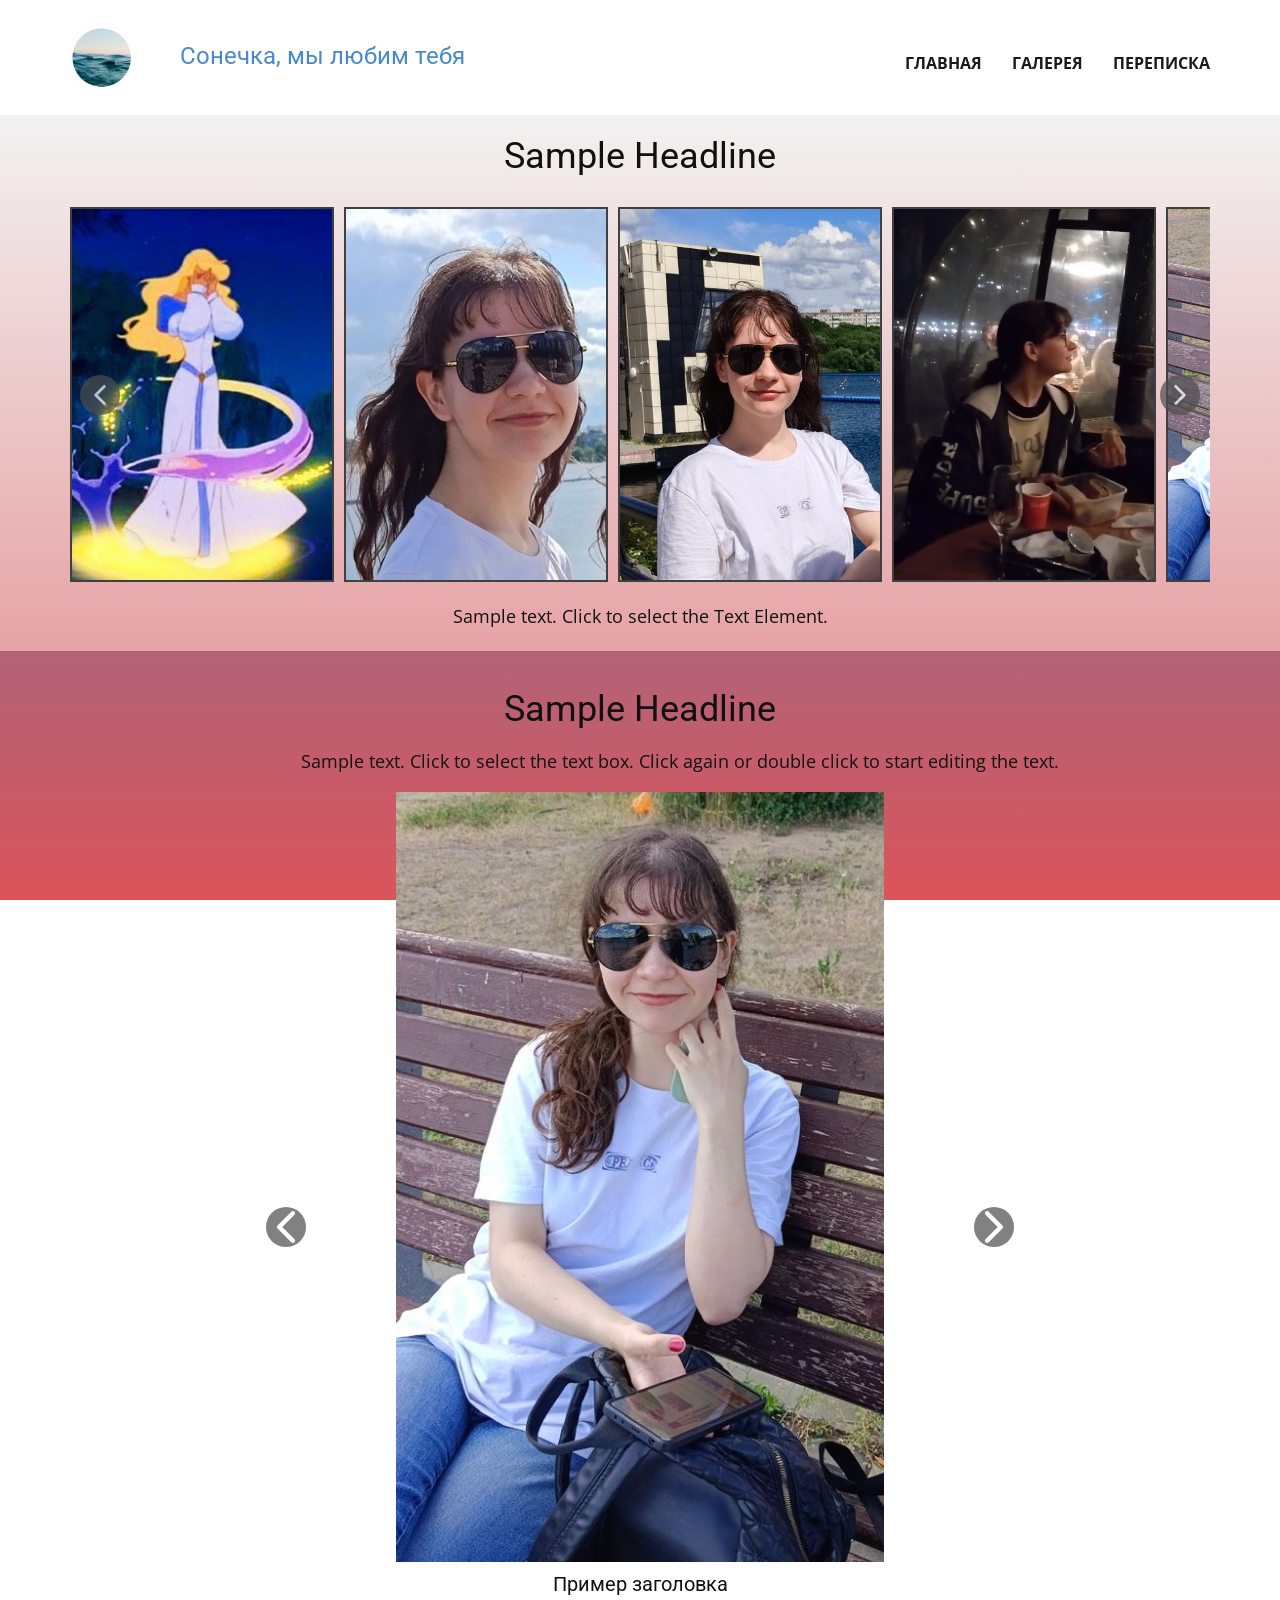
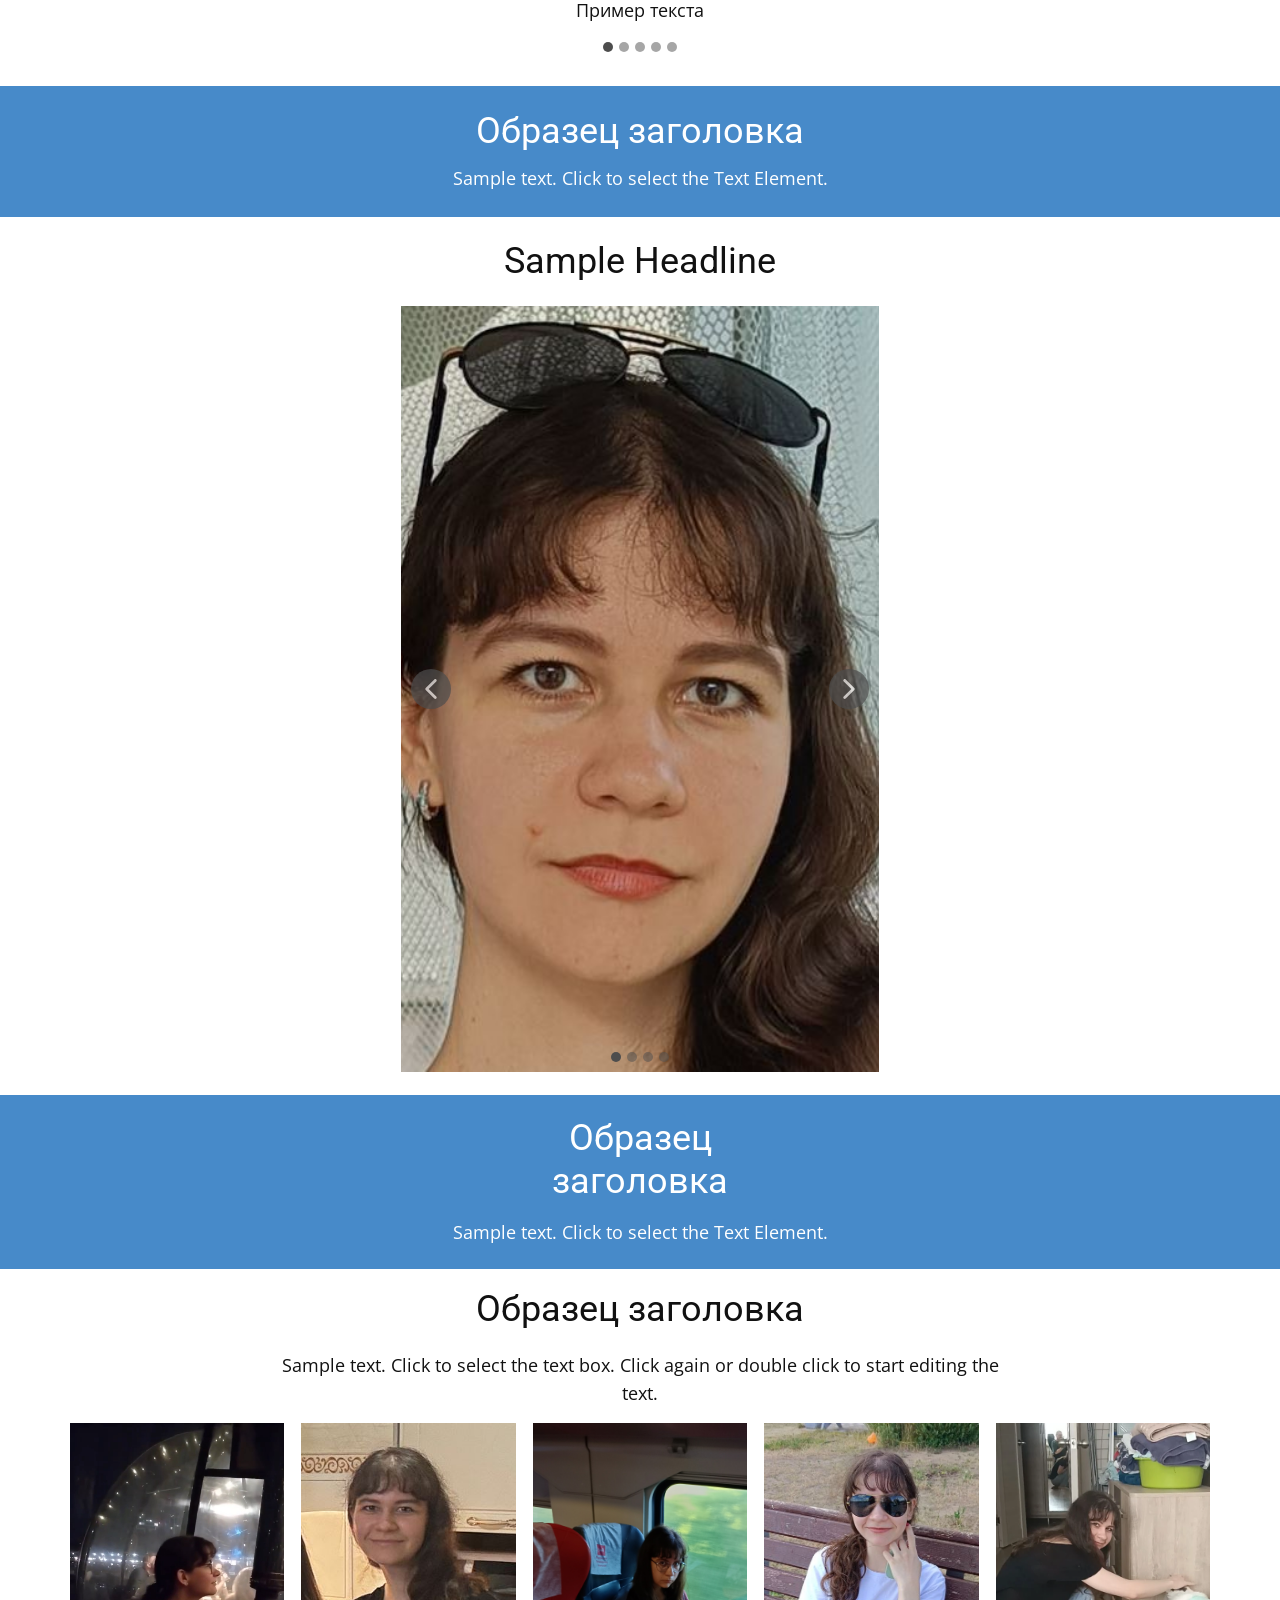
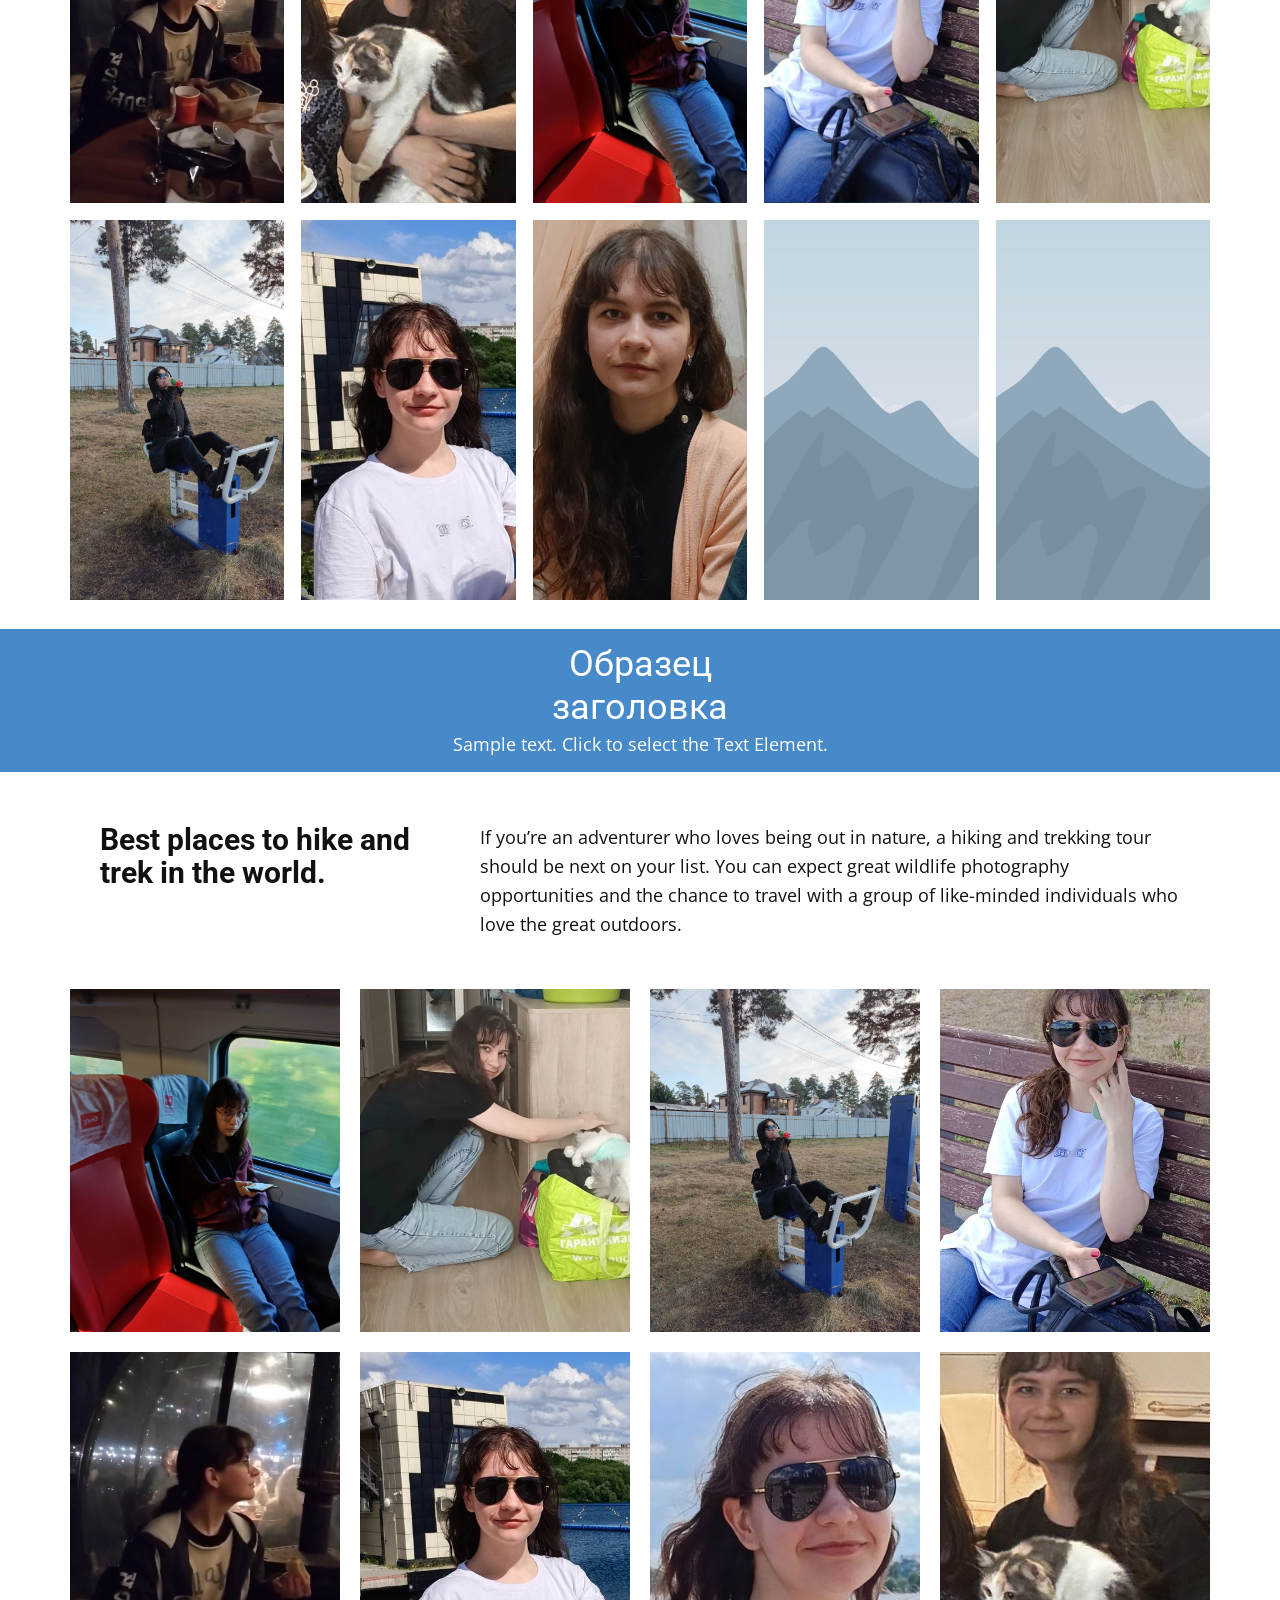
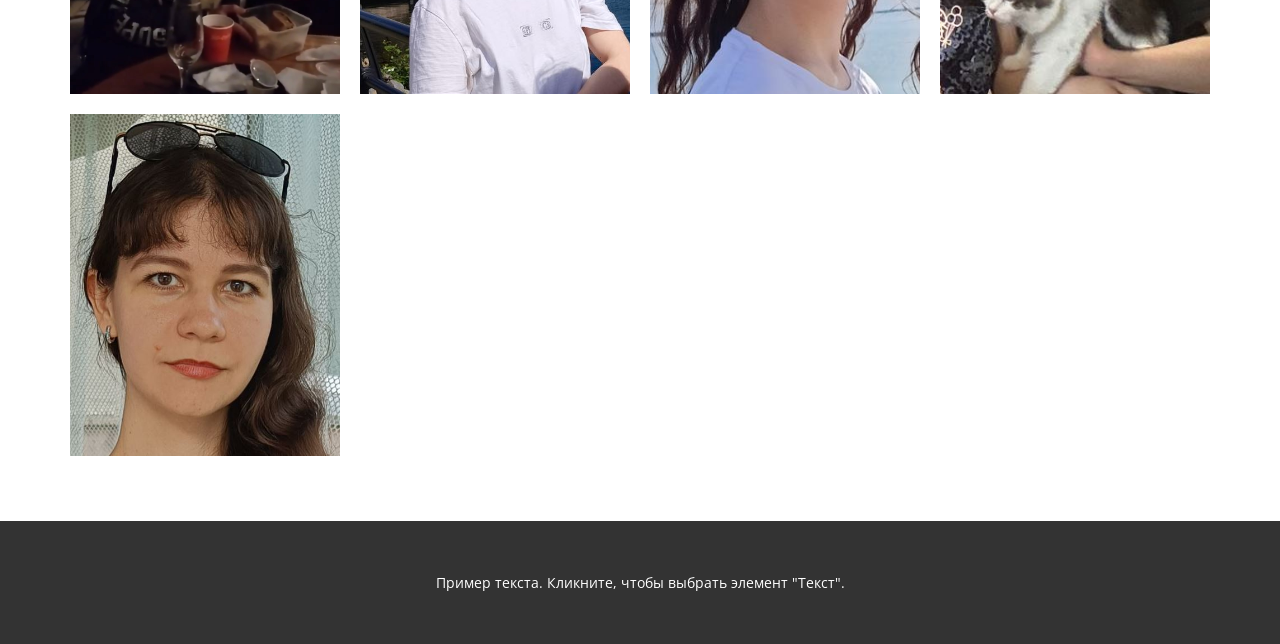
==== commit 34d5fbd6: "Add files via upload" ====
--- a/Галерея.html
+++ b/Галерея.html
@@ -32,10 +32,11 @@
     <meta property="og:description" content="">
     <meta property="og:type" content="website">
   <meta data-intl-tel-input-cdn-path="intlTelInput/"></head>
-  <body data-path-to-root="./" data-include-products="false" class="u-body u-clearfix u-xl-mode" data-lang="ru"><header class="u-clearfix u-header u-white u-header" id="header"><div class="u-clearfix u-sheet u-valign-middle-lg u-valign-middle-md u-valign-middle-sm u-sheet-1">
+  <body data-path-to-root="./" data-include-products="false" class="u-body u-clearfix u-xl-mode" data-lang="ru"><header class="u-clearfix u-header u-white u-header" id="header"><div class="u-clearfix u-sheet u-valign-middle-lg u-valign-middle-md u-valign-middle-sm u-valign-middle-xs u-sheet-1">
         <a href="files/Soundtrack-SwanPrincess.mp3" class="u-file-link u-image u-logo u-image-1" data-image-width="108" data-image-height="105">
           <img src="images/-20260410-180909.jpg" class="u-logo-image u-logo-image-1">
         </a>
+        <h4 class="u-text u-text-palette-1-base u-text-1"> Сонечка, мы люби​м тебя</h4>
         <nav class="u-dropdown-icon u-menu u-menu-dropdown u-offcanvas u-menu-1" role="navigation" aria-label="Menu navigation">
           <div class="menu-collapse" style="font-size: 1rem; letter-spacing: 0px; font-weight: 700; text-transform: uppercase;">
             <a class="u-button-style u-custom-active-border-color u-custom-active-color u-custom-border u-custom-border-color u-custom-borders u-custom-hover-border-color u-custom-hover-color u-custom-left-right-menu-spacing u-custom-padding-bottom u-custom-text-active-color u-custom-text-color u-custom-text-decoration u-custom-text-hover-color u-custom-top-bottom-menu-spacing u-hamburger-link u-nav-link u-text-active-palette-1-base u-text-hover-palette-2-base u-hamburger-link-1" href="#" tabindex="-1" aria-label="Open menu" aria-controls="280f">
@@ -63,11 +64,10 @@
             <div class="u-black u-menu-overlay u-opacity u-opacity-70"></div>
           </div>
         </nav>
-        <h4 class="u-text u-text-palette-1-base u-text-1"> Сонечка, мы люби​м тебя</h4>
       </div></header>
-    <section class="u-align-center u-clearfix u-container-align-center u-container-align-center-lg u-container-align-center-md u-container-align-center-sm u-container-align-center-xl u-gradient u-section-1" id="block-26">
+    <section class="u-align-center u-clearfix u-container-align-center-lg u-container-align-center-md u-container-align-center-sm u-container-align-center-xl u-gradient u-section-1" id="block-26">
       <div class="u-clearfix u-sheet u-valign-middle-lg u-valign-middle-md u-valign-middle-sm u-valign-middle-xs u-sheet-1">
-        <h2 class="u-align-center u-text u-text-default u-text-1">Sample Headline</h2>
+        <h3 class="u-align-center u-text u-text-default u-text-1">Sample Headline</h3>
         <div class="u-expanded-width u-gallery u-layout-horizontal u-lightbox u-no-transition u-show-text-none u-width-fixed u-gallery-1">
           <div class="u-gallery-inner u-gallery-inner-1"><div class="u-border-2 u-border-grey-75 u-effect-hover-zoom u-gallery-item u-gallery-item-1" data-href="https://www.wildberries.ru/" data-target="_blank"><div class="u-back-slide" data-image-width="640" data-image-height="640"><img class="u-back-image u-back-image-1" src="images/IMG_20260308_144318_006.jpg">
 </div><div class="u-over-slide u-shading u-over-slide-1"></div>
@@ -114,17 +114,17 @@
         <p class="u-align-center u-text u-text-default u-text-2">Sample text. Click to select the Text Element.</p>
       </div>
     </section>
-    <section class="u-align-center u-clearfix u-container-align-center u-section-2" id="block-33">
-      <div class="u-clearfix u-sheet u-valign-middle-lg u-valign-middle-md u-valign-middle-sm u-valign-middle-xl u-sheet-1">
-        <h2 class="u-align-center u-text u-text-default u-text-1">Sample Headline</h2>
+    <section class="u-align-center u-clearfix u-section-2" id="block-33">
+      <div class="u-clearfix u-sheet u-valign-middle-lg u-valign-middle-sm u-sheet-1">
+        <h3 class="u-align-center u-text u-text-default u-text-1">Sample Headline</h3>
         <p class="u-align-center u-text u-text-2">Sample text. Click to select the text box. Click again or double click to start editing the text.</p>
-        <div class="u-carousel u-expanded-width-xs u-gallery u-layout-carousel u-lightbox u-no-transition u-show-text-always u-gallery-1" data-interval="5000" data-u-ride="carousel" id="carousel-60ff">
+        <div class="u-carousel u-expanded-width-xs u-gallery u-layout-carousel u-lightbox u-no-transition u-show-text-always u-gallery-1" data-interval="5000" data-u-ride="carousel" id="carousel-3148">
           <ol class="u-absolute-hcenter u-carousel-indicators u-carousel-indicators-1">
-            <li data-u-target="#carousel-60ff" data-u-slide-to="0" class="u-active u-grey-70 u-shape-circle" style="width: 10px; height: 10px;"></li>
-            <li data-u-target="#carousel-60ff" data-u-slide-to="1" class="u-grey-70 u-shape-circle" style="width: 10px; height: 10px;"></li>
-            <li data-u-target="#carousel-60ff" data-u-slide-to="2" class="u-grey-70 u-shape-circle" style="width: 10px; height: 10px;"></li>
-            <li data-u-target="#carousel-60ff" data-u-slide-to="3" class="u-grey-70 u-shape-circle" style="width: 10px; height: 10px;"></li>
-            <li data-u-target="#carousel-60ff" data-u-slide-to="4" class="u-grey-70 u-shape-circle" style="width: 10px; height: 10px;"></li>
+            <li data-u-target="#carousel-3148" data-u-slide-to="0" class="u-active u-grey-70 u-shape-circle" style="width: 10px; height: 10px;"></li>
+            <li data-u-target="#carousel-3148" data-u-slide-to="1" class="u-grey-70 u-shape-circle" style="width: 10px; height: 10px;"></li>
+            <li data-u-target="#carousel-3148" data-u-slide-to="2" class="u-grey-70 u-shape-circle" style="width: 10px; height: 10px;"></li>
+            <li data-u-target="#carousel-3148" data-u-slide-to="3" class="u-grey-70 u-shape-circle" style="width: 10px; height: 10px;"></li>
+            <li data-u-target="#carousel-3148" data-u-slide-to="4" class="u-grey-70 u-shape-circle" style="width: 10px; height: 10px;"></li>
           </ol>
           <div class="u-carousel-inner u-gallery-inner u-gallery-inner-1" role="listbox">
             <div class="u-active u-carousel-item u-gallery-item u-carousel-item-1">
@@ -132,7 +132,7 @@
                 <img class="u-back-image u-expanded" src="images/-20260405-191856.jpg">
               </div>
               <div class="u-over-slide u-over-slide-1">
-                <h3 class="u-gallery-heading">Пример заголовка</h3>
+                <h5 class="u-gallery-heading">Пример заголовка</h5>
                 <p class="u-gallery-text">Пример текста</p>
               </div>
             </div>
@@ -141,7 +141,7 @@
                 <img class="u-back-image u-expanded" src="images/MOV_20260227_195539_401.mp4_snapshot_00.28.879.jpg">
               </div>
               <div class="u-over-slide u-over-slide-2">
-                <h3 class="u-gallery-heading">Пример заголовка</h3>
+                <h5 class="u-gallery-heading">Пример заголовка</h5>
                 <p class="u-gallery-text">Пример текста</p>
               </div>
             </div>
@@ -149,7 +149,9 @@
               <div class="u-back-slide">
                 <img class="u-back-image u-expanded" src="images/-20260405-192155.jpg">
               </div>
-              <div class="u-over-slide u-over-slide-3"></div>
+              <div class="u-over-slide u-over-slide-3">
+                <h5 class="u-gallery-heading"></h5>
+              </div>
               <style data-mode="XL" data-visited="true"></style>
               <style data-mode="LG"></style>
               <style data-mode="MD" data-visited="true"></style>
@@ -160,7 +162,9 @@
               <div class="u-back-slide">
                 <img class="u-back-image u-expanded" src="images/IMG_20260303_082004_485.jpg">
               </div>
-              <div class="u-over-slide u-over-slide-4"></div>
+              <div class="u-over-slide u-over-slide-4">
+                <h5 class="u-gallery-heading"></h5>
+              </div>
               <style data-mode="XL" data-visited="true"></style>
               <style data-mode="LG"></style>
               <style data-mode="MD" data-visited="true"></style>
@@ -171,7 +175,9 @@
               <div class="u-back-slide">
                 <img class="u-back-image u-expanded" src="images/IMG_20260405_192829.png">
               </div>
-              <div class="u-over-slide u-over-slide-5"></div>
+              <div class="u-over-slide u-over-slide-5">
+                <h5 class="u-gallery-heading"></h5>
+              </div>
               <style data-mode="XL" data-visited="true"></style>
               <style data-mode="LG"></style>
               <style data-mode="MD" data-visited="true"></style>
@@ -179,7 +185,7 @@
               <style data-mode="XS" data-visited="true"></style>
             </div>
           </div>
-          <a class="u-absolute-vcenter-lg u-absolute-vcenter-md u-absolute-vcenter-sm u-absolute-vcenter-xl u-carousel-control u-carousel-control-prev u-grey-70 u-icon-circle u-opacity u-opacity-70 u-spacing-10 u-text-white u-carousel-control-1" href="#carousel-60ff" role="button" data-u-slide="prev"><span aria-hidden="true">
+          <a class="u-absolute-vcenter-lg u-absolute-vcenter-md u-absolute-vcenter-sm u-absolute-vcenter-xl u-carousel-control u-carousel-control-prev u-grey-70 u-icon-circle u-opacity u-opacity-70 u-spacing-10 u-text-white u-carousel-control-1" href="#carousel-3148" role="button" data-u-slide="prev"><span aria-hidden="true">
               <svg viewBox="0 0 451.847 451.847"><path d="M97.141,225.92c0-8.095,3.091-16.192,9.259-22.366L300.689,9.27c12.359-12.359,32.397-12.359,44.751,0
 c12.354,12.354,12.354,32.388,0,44.748L173.525,225.92l171.903,171.909c12.354,12.354,12.354,32.391,0,44.744
 c-12.354,12.365-32.386,12.365-44.745,0l-194.29-194.281C100.226,242.115,97.141,234.018,97.141,225.92z"></path></svg></span><span class="sr-only">
@@ -187,7 +193,7 @@
 c12.354,12.354,12.354,32.388,0,44.748L173.525,225.92l171.903,171.909c12.354,12.354,12.354,32.391,0,44.744
 c-12.354,12.365-32.386,12.365-44.745,0l-194.29-194.281C100.226,242.115,97.141,234.018,97.141,225.92z"></path></svg></span>
           </a>
-          <a class="u-absolute-vcenter-lg u-absolute-vcenter-md u-absolute-vcenter-sm u-absolute-vcenter-xl u-carousel-control u-carousel-control-next u-grey-70 u-icon-circle u-opacity u-opacity-70 u-spacing-10 u-text-white u-carousel-control-2" href="#carousel-60ff" role="button" data-u-slide="next"><span aria-hidden="true">
+          <a class="u-absolute-vcenter-lg u-absolute-vcenter-md u-absolute-vcenter-sm u-absolute-vcenter-xl u-carousel-control u-carousel-control-next u-grey-70 u-icon-circle u-opacity u-opacity-70 u-spacing-10 u-text-white u-carousel-control-2" href="#carousel-3148" role="button" data-u-slide="next"><span aria-hidden="true">
               <svg viewBox="0 0 451.846 451.847"><path d="M345.441,248.292L151.154,442.573c-12.359,12.365-32.397,12.365-44.75,0c-12.354-12.354-12.354-32.391,0-44.744
 L278.318,225.92L106.409,54.017c-12.354-12.359-12.354-32.394,0-44.748c12.354-12.359,32.391-12.359,44.75,0l194.287,194.284
 c6.177,6.18,9.262,14.271,9.262,22.366C354.708,234.018,351.617,242.115,345.441,248.292z"></path></svg></span><span class="sr-only">
@@ -199,20 +205,20 @@
       </div>
     </section>
     <section class="u-clearfix u-palette-1-base u-section-3" id="block-34">
+      <div class="u-clearfix u-sheet u-valign-middle-lg u-valign-middle-md u-valign-middle-sm u-valign-middle-xl u-sheet-1">
+        <h3 class="u-align-center u-text u-text-default-lg u-text-default-md u-text-default-sm u-text-default-xl u-text-1">Образец заголовка</h3>
+        <p class="u-align-center u-text u-text-default u-text-2">Sample text. Click to select the Text Element.</p>
+      </div>
+    </section>
+    <section class="u-align-center u-clearfix u-section-4" id="block-29">
       <div class="u-clearfix u-sheet u-valign-middle-lg u-valign-middle-sm u-sheet-1">
-        <h1 class="u-align-center u-text u-text-default-lg u-text-default-md u-text-default-sm u-text-default-xl u-text-1">Образец заголовка</h1>
-        <p class="u-align-center u-text u-text-default u-text-2">Sample text. Click to select the Text Element.</p>
-      </div>
-    </section>
-    <section class="u-align-center u-clearfix u-container-align-center u-container-align-center-lg u-container-align-center-md u-container-align-center-sm u-container-align-center-xl u-section-4" id="block-29">
-      <div class="u-clearfix u-sheet u-valign-middle-lg u-valign-middle-md u-valign-middle-sm u-valign-middle-xs u-sheet-1">
-        <h2 class="u-text u-text-default u-text-1">Sample Headline</h2>
-        <div class="u-carousel u-expanded-width-xs u-gallery u-gallery-slider u-layout-carousel u-lightbox u-no-transition u-show-text-on-hover u-gallery-1" id="carousel-c821" data-interval="5000" data-u-ride="carousel">
+        <h3 class="u-text u-text-default u-text-1">Sample Headline</h3>
+        <div class="u-carousel u-expanded-width-xs u-gallery u-gallery-slider u-layout-carousel u-lightbox u-no-transition u-show-text-on-hover u-gallery-1" id="carousel-823b" data-interval="5000" data-u-ride="carousel">
           <ol class="u-absolute-hcenter u-carousel-indicators u-carousel-indicators-1">
-            <li data-u-target="#carousel-c821" data-u-slide-to="0" class="u-active u-grey-70 u-shape-circle" style="width: 10px; height: 10px;"></li>
-            <li data-u-target="#carousel-c821" data-u-slide-to="1" class="u-grey-70 u-shape-circle" style="width: 10px; height: 10px;"></li>
-            <li data-u-target="#carousel-c821" data-u-slide-to="2" class="u-grey-70 u-shape-circle" style="width: 10px; height: 10px;"></li>
-            <li data-u-target="#carousel-c821" data-u-slide-to="3" class="u-grey-70 u-shape-circle" style="width: 10px; height: 10px;"></li>
+            <li data-u-target="#carousel-823b" data-u-slide-to="0" class="u-active u-grey-70 u-shape-circle" style="width: 10px; height: 10px;"></li>
+            <li data-u-target="#carousel-823b" data-u-slide-to="1" class="u-grey-70 u-shape-circle" style="width: 10px; height: 10px;"></li>
+            <li data-u-target="#carousel-823b" data-u-slide-to="2" class="u-grey-70 u-shape-circle" style="width: 10px; height: 10px;"></li>
+            <li data-u-target="#carousel-823b" data-u-slide-to="3" class="u-grey-70 u-shape-circle" style="width: 10px; height: 10px;"></li>
           </ol>
           <div class="u-carousel-inner u-gallery-inner u-gallery-inner-1" role="listbox">
             <div class="u-active u-carousel-item u-effect-fade u-gallery-item u-carousel-item-1">
@@ -256,7 +262,7 @@
               <style data-mode="XS" data-visited="true"></style>
             </div>
           </div>
-          <a class="u-absolute-vcenter u-carousel-control u-carousel-control-prev u-grey-70 u-icon-circle u-opacity u-opacity-70 u-spacing-10 u-text-white u-carousel-control-1" href="#carousel-c821" role="button" data-u-slide="prev"><span aria-hidden="true">
+          <a class="u-absolute-vcenter u-carousel-control u-carousel-control-prev u-grey-70 u-icon-circle u-opacity u-opacity-70 u-spacing-10 u-text-white u-carousel-control-1" href="#carousel-823b" role="button" data-u-slide="prev"><span aria-hidden="true">
               <svg viewBox="0 0 451.847 451.847"><path d="M97.141,225.92c0-8.095,3.091-16.192,9.259-22.366L300.689,9.27c12.359-12.359,32.397-12.359,44.751,0
 c12.354,12.354,12.354,32.388,0,44.748L173.525,225.92l171.903,171.909c12.354,12.354,12.354,32.391,0,44.744
 c-12.354,12.365-32.386,12.365-44.745,0l-194.29-194.281C100.226,242.115,97.141,234.018,97.141,225.92z"></path></svg></span><span class="sr-only">
@@ -264,7 +270,7 @@
 c12.354,12.354,12.354,32.388,0,44.748L173.525,225.92l171.903,171.909c12.354,12.354,12.354,32.391,0,44.744
 c-12.354,12.365-32.386,12.365-44.745,0l-194.29-194.281C100.226,242.115,97.141,234.018,97.141,225.92z"></path></svg></span>
           </a>
-          <a class="u-absolute-vcenter u-carousel-control u-carousel-control-next u-grey-70 u-icon-circle u-opacity u-opacity-70 u-spacing-10 u-text-white u-carousel-control-2" href="#carousel-c821" role="button" data-u-slide="next"><span aria-hidden="true">
+          <a class="u-absolute-vcenter u-carousel-control u-carousel-control-next u-grey-70 u-icon-circle u-opacity u-opacity-70 u-spacing-10 u-text-white u-carousel-control-2" href="#carousel-823b" role="button" data-u-slide="next"><span aria-hidden="true">
               <svg viewBox="0 0 451.846 451.847"><path d="M345.441,248.292L151.154,442.573c-12.359,12.365-32.397,12.365-44.75,0c-12.354-12.354-12.354-32.391,0-44.744
 L278.318,225.92L106.409,54.017c-12.354-12.359-12.354-32.394,0-44.748c12.354-12.359,32.391-12.359,44.75,0l194.287,194.284
 c6.177,6.18,9.262,14.271,9.262,22.366C354.708,234.018,351.617,242.115,345.441,248.292z"></path></svg></span><span class="sr-only">
@@ -275,15 +281,15 @@
         </div>
       </div>
     </section>
-    <section class="u-clearfix u-container-align-center u-palette-1-base u-section-5" id="block-27">
-      <div class="u-clearfix u-sheet u-valign-middle-lg u-valign-middle-md u-valign-middle-sm u-valign-middle-xs u-sheet-1">
-        <h1 class="u-align-center u-text u-text-default-lg u-text-default-md u-text-default-sm u-text-default-xl u-text-1">Образец заголовка</h1>
+    <section class="u-clearfix u-container-align-center-lg u-container-align-center-md u-container-align-center-sm u-container-align-center-xl u-palette-1-base u-section-5" id="block-27">
+      <div class="u-clearfix u-sheet u-valign-middle-lg u-valign-middle-sm u-valign-middle-xs u-sheet-1">
+        <h3 class="u-align-center u-text u-text-1">Образец заголовка</h3>
         <p class="u-align-center u-text u-text-default u-text-2">Sample text. Click to select the Text Element.</p>
       </div>
     </section>
     <section class="u-align-center u-clearfix u-container-align-center u-container-align-center-lg u-container-align-center-xl u-section-6" id="block-20">
-      <div class="u-clearfix u-sheet u-valign-middle-lg u-valign-middle-sm u-sheet-1">
-        <h2 class="u-text u-text-default-lg u-text-default-xl u-text-1">Образец заголовка</h2>
+      <div class="u-clearfix u-sheet u-valign-middle-lg u-valign-middle-sm u-valign-middle-xs u-sheet-1">
+        <h3 class="u-text u-text-default-lg u-text-default-xl u-text-1">Образец заголовка</h3>
         <p class="u-text u-text-2">Sample text. Click to select the text box. Click again or double click to start editing the text.</p>
         <div class="u-expanded-width u-gallery u-layout-grid u-lightbox u-show-text-on-hover u-gallery-1">
           <div class="u-gallery-inner u-gallery-inner-1">
@@ -351,9 +357,9 @@
         </div>
       </div>
     </section>
-    <section class="u-clearfix u-container-align-center u-palette-1-base u-section-7" id="block-23">
-      <div class="u-clearfix u-sheet u-valign-middle-lg u-valign-middle-md u-valign-middle-sm u-sheet-1">
-        <h1 class="u-align-center u-text u-text-default u-text-1">Образец заголовка</h1>
+    <section class="u-clearfix u-container-align-center-lg u-container-align-center-md u-container-align-center-sm u-container-align-center-xl u-palette-1-base u-section-7" id="block-23">
+      <div class="u-clearfix u-sheet u-valign-middle u-sheet-1">
+        <h3 class="u-align-center u-text u-text-1">Образец заголовка</h3>
         <p class="u-align-center u-text u-text-default-lg u-text-default-md u-text-default-sm u-text-default-xl u-text-2">Sample text. Click to select the Text Element.</p>
       </div>
     </section>
@@ -363,12 +369,12 @@
           <div class="u-layout">
             <div class="u-layout-row">
               <div class="u-container-align-left u-container-style u-layout-cell u-left-cell u-size-20 u-layout-cell-1">
-                <div class="u-container-layout u-valign-top u-container-layout-1">
+                <div class="u-container-layout u-valign-middle-xs u-valign-top-lg u-valign-top-md u-valign-top-sm u-valign-top-xl u-container-layout-1">
                   <h2 class="u-align-left u-custom-font u-text u-text-default u-text-1">Best places to hike and trek in the world.</h2>
                 </div>
               </div>
               <div class="u-container-align-left u-container-style u-layout-cell u-right-cell u-size-40 u-layout-cell-2">
-                <div class="u-container-layout u-valign-top u-container-layout-2">
+                <div class="u-container-layout u-valign-top-lg u-valign-top-md u-valign-top-sm u-valign-top-xl u-container-layout-2">
                   <p class="u-align-left u-text u-text-default u-text-2">If you’re an adventurer who loves being out in nature, a hiking and trekking tour should be next on your list. You can expect great wildlife photography opportunities and the chance to travel with a group of like-minded individuals who love the great outdoors.</p>
                 </div>
               </div>
@@ -438,7 +444,7 @@
     
     
     
-    <footer class="u-align-center u-clearfix u-container-align-center u-footer u-grey-80 u-footer" id="footer"><div class="u-clearfix u-sheet u-valign-middle-xs u-sheet-1">
+    <footer class="u-align-center u-clearfix u-container-align-center u-footer u-grey-80 u-footer" id="footer"><div class="u-clearfix u-sheet u-sheet-1">
         <p class="u-small-text u-text u-text-variant u-text-1">Пример текста. Кликните, чтобы выбрать элемент "Текст".</p>
       </div></footer>
   
--- a/nicepage.css
+++ b/nicepage.css
@@ -46277,7 +46277,7 @@
 .u-header .u-image-1 {
   width: 64px;
   height: 62px;
-  margin: 33px auto 0 0;
+  margin: 26px auto 0 0;
 }
 
 .u-header .u-logo-image-1 {
@@ -46285,8 +46285,13 @@
   height: 100%;
 }
 
+.u-header .u-text-1 {
+  font-size: 1.5rem;
+  margin: -46px 735px 0 110px;
+}
+
 .u-header .u-menu-1 {
-  margin: -49px 0 0 auto;
+  margin: -26px 0 31px auto;
 }
 
 .u-header .u-hamburger-link-1 {
@@ -46309,22 +46314,17 @@
   font-size: 1rem;
   letter-spacing: 0px;
 }
+@media (max-width: 1199px) {
+  .u-header .u-text-1 {
+    margin-top: -45px;
+    margin-right: 635px;
+  }
 
-.u-header .u-text-1 {
-  font-size: 1.5rem;
-  margin: -31px 735px 33px 110px;
-}
-@media (max-width: 1199px) {
   .u-header .u-menu-1 {
     width: auto;
-    margin-top: -49px;
-  }
-
-  /*.u-header .u-text-1 {
-    margin-right: 635px;
-  }*/
-  .u-header .u-text-1 {
-   margin: -45px 100px 33px 74px;
+    margin-top: -55px;
+    margin-bottom: 60px;
+  }
 }
 @media (max-width: 991px) {
   .u-header .u-sheet-1 {
@@ -46332,37 +46332,37 @@
   }
 
   .u-header .u-image-1 {
-    height: 62px;
     margin-top: 21px;
+  }
+
+  .u-header .u-text-1 {
+    width: auto;
+    margin-top: -41px;
+    margin-right: 337px;
+    margin-left: 84px;
   }
 
   .u-header .u-menu-1 {
-    margin-top: -53px;
+    margin-top: -41px;
+    margin-bottom: 21px;
   }
 
   .u-header .u-hamburger-link-1 {
     font-size: calc(1em + 18.5px);
     padding: 9px 14px;
   }
-
-  /*.u-header .u-text-1 {
-    width: auto;
-    margin: -41px 337px 33px 84px;
-  }*/
+}
+@media (max-width: 767px) {
   .u-header .u-text-1 {
-    margin: -45px 60px 33px 74px;
-  }
-}
-@media (max-width: 767px) {
-  /*.u-header .u-text-1 {
-    margin-top: 20px;
+    margin-top: 5px;
     margin-right: 245px;
     margin-left: 110px;
-  }*/
-  .u-header .u-text-1 {
-    font-size: 1.2rem;
-    margin: -45px 60px 33px 74px;
-}
+  }
+
+  .u-header .u-menu-1 {
+    margin-top: -116px;
+    margin-bottom: 60px;
+  }
 }
 @media (max-width: 575px) {
   .u-header .u-sheet-1 {
@@ -46373,17 +46373,21 @@
     margin-top: 11px;
   }
 
+  .u-header .u-text-1 {
+    font-size: 1rem;
+    width: 206px;
+    margin-top: -41px;
+    margin-left: auto;
+    margin-right: auto;
+  }
+
   .u-header .u-menu-1 {
-    margin-top: -56px;
+    margin-top: -35px;
+    margin-bottom: 17px;
   }
 
   .u-header .u-hamburger-link-1 {
     font-size: calc(1em + 16px);
-  }
-
-  .u-header .u-text-1 {
-    font-size: 1rem;
-    margin: -35px 60px 33px 74px;
   }
 }
  .u-footer {
@@ -46415,12 +46419,12 @@
 }
 @media (max-width: 575px) {
   .u-footer .u-sheet-1 {
-    min-height: 119px;
+    min-height: 123px;
   }
 
   .u-footer .u-text-1 {
     width: auto;
-    margin: 37px 0;
+    margin: 23px 0 47px;
   }
 }
 
--- a/Галерея.css
+++ b/Галерея.css
@@ -6,16 +6,16 @@
 }
 
 .u-section-1 .u-sheet-1 {
-  min-height: 516px;
+  min-height: 536px;
 }
 
 .u-section-1 .u-text-1 {
-  margin: 30px auto 0;
+  margin: 20px auto 0;
 }
 
 .u-section-1 .u-gallery-1 {
   height: 375px;
-  margin-top: 19px;
+  margin-top: 29px;
   margin-bottom: 0;
 }
 
@@ -198,18 +198,31 @@
   margin: 20px auto;
 }
 
+@media (max-width: 991px) {
+  .u-section-1 .u-sheet-1 {
+    min-height: 527px;
+  }
+
+  .u-section-1 .u-text-1 {
+    width: auto;
+  }
+
+  .u-section-1 .u-gallery-1 {
+    margin-top: 20px;
+  }
+}
+
 @media (max-width: 575px) {
   .u-section-1 .u-sheet-1 {
-    min-height: 752px;
+    min-height: 698px;
   }
 
   .u-section-1 .u-text-1 {
-    width: auto;
-    margin-top: 20px;
+    margin-top: 24px;
   }
 
   .u-section-1 .u-gallery-1 {
-    height: 613px;
+    height: 561px;
     margin-top: 13px;
   }
 
@@ -263,27 +276,25 @@
 
   .u-section-1 .u-text-2 {
     width: auto;
-    margin-top: 27px;
-    margin-left: 0;
+    margin: 23px 4px 24px;
   }
 }.u-section-2 .u-sheet-1 {
-  min-height: 1728px;
+  min-height: 1035px;
   margin-bottom: 0;
 }
 
 .u-section-2 .u-text-1 {
-  margin: 32px auto 0;
+  margin: 37px auto 0;
 }
 
 .u-section-2 .u-text-2 {
-  width: 746px;
-  margin: 16px auto 0;
+  margin: 16px 117px 0 197px;
 }
 
 .u-section-2 .u-gallery-1 {
-  height: 1521px;
-  width: 764px;
-  margin: 16px auto 32px;
+  height: 870px;
+  width: 488px;
+  margin: 16px auto 24px;
 }
 
 .u-section-2 .u-carousel-indicators-1 {
@@ -359,6 +370,12 @@
 }
 
 @media (max-width: 1199px) {
+  .u-section-2 .u-text-2 {
+    width: 746px;
+    margin-left: 97px;
+    margin-right: 17px;
+  }
+
   .u-section-2 .u-gallery-1 {
     margin-top: 515px;
   }
@@ -396,46 +413,51 @@
 
 @media (max-width: 991px) {
   .u-section-2 .u-sheet-1 {
-    min-height: 1750px;
+    min-height: 50vw;
   }
 
   .u-section-2 .u-text-1 {
     width: auto;
+    margin-top: 22px;
   }
 
   .u-section-2 .u-text-2 {
     width: auto;
-    margin-top: 22px;
     margin-left: 0;
     margin-right: 0;
   }
 
   .u-section-2 .u-gallery-1 {
-    width: 720px;
-    margin-top: 33px;
+    height: 784px;
+    width: 476px;
+    margin-top: 16px;
+    margin-bottom: 22px;
   }
 }
 
 @media (max-width: 767px) {
   .u-section-2 .u-gallery-1 {
     margin-top: 2495px;
-    width: 540px;
   }
 }
 
 @media (max-width: 575px) {
   .u-section-2 .u-sheet-1 {
-    min-height: 916px;
+    min-height: 748px;
   }
 
   .u-section-2 .u-text-1 {
-    margin-top: 33px;
+    margin-top: 21px;
+  }
+
+  .u-section-2 .u-text-2 {
+    margin-top: 7px;
   }
 
   .u-section-2 .u-gallery-1 {
-    height: 734px;
-    margin-top: 22px;
-    margin-bottom: 26px;
+    height: 606px;
+    margin-top: 14px;
+    margin-bottom: 21px;
     margin-right: initial;
     margin-left: initial;
     width: auto;
@@ -453,61 +475,60 @@
 }
 
 .u-section-3 .u-sheet-1 {
-  min-height: 184px;
+  min-height: 130px;
 }
 
 .u-section-3 .u-text-1 {
-  margin: 46px auto 0 233px;
+  margin: 24px auto 0;
 }
 
 .u-section-3 .u-text-2 {
-  margin: 0 auto 30px;
+  margin: 11px auto 24px;
 }
 
 @media (max-width: 991px) {
   .u-section-3 .u-sheet-1 {
-    min-height: 156px;
+    min-height: 120px;
   }
 
   .u-section-3 .u-text-1 {
     width: auto;
-    margin-top: 16px;
-    margin-left: auto;
+    margin-top: 21px;
   }
 
   .u-section-3 .u-text-2 {
     width: auto;
-    margin-top: 16px;
-    margin-bottom: 29px;
+    margin-top: 7px;
+    margin-bottom: 21px;
   }
 }
 
 @media (max-width: 575px) {
   .u-section-3 .u-sheet-1 {
-    min-height: 127px;
+    min-height: 119px;
   }
 
   .u-section-3 .u-text-1 {
-    margin-top: 18px;
-    margin-left: 7px;
-    margin-right: 7px;
+    margin-top: 25px;
+    margin-right: 0;
+    margin-left: 14px;
   }
 
   .u-section-3 .u-text-2 {
-    margin: 18px 4px 26px;
+    margin: 14px 4px 26px;
   }
 }.u-section-4 .u-sheet-1 {
-  min-height: 1321px;
+  min-height: 878px;
 }
 
 .u-section-4 .u-text-1 {
-  margin: 60px auto 0;
+  margin: 23px auto 0;
 }
 
 .u-section-4 .u-gallery-1 {
-  height: 1131px;
-  width: 706px;
-  margin: 30px auto 47px;
+  height: 766px;
+  width: 478px;
+  margin: 23px auto;
 }
 
 .u-section-4 .u-carousel-indicators-1 {
@@ -589,25 +610,41 @@
   }
 }
 
+@media (max-width: 991px) {
+  .u-section-4 .u-sheet-1 {
+    min-height: 855px;
+  }
+
+  .u-section-4 .u-text-1 {
+    width: auto;
+  }
+
+  .u-section-4 .u-gallery-1 {
+    height: 733px;
+    width: 547px;
+    margin-bottom: 33px;
+  }
+}
+
 @media (max-width: 767px) {
   .u-section-4 .u-gallery-1 {
-    width: 540px;
+    width: 478px;
   }
 }
 
 @media (max-width: 575px) {
   .u-section-4 .u-sheet-1 {
-    min-height: 726px;
+    min-height: 635px;
   }
 
   .u-section-4 .u-text-1 {
-    width: auto;
-    margin-top: 23px;
+    margin-top: 10px;
   }
 
   .u-section-4 .u-gallery-1 {
-    height: 618px;
-    margin-bottom: 23px;
+    height: 554px;
+    margin-top: 16px;
+    margin-bottom: 27px;
     margin-right: initial;
     margin-left: initial;
     width: auto;
@@ -617,50 +654,66 @@
 }
 
 .u-section-5 .u-sheet-1 {
-  min-height: 206px;
+  min-height: 132px;
 }
 
 .u-section-5 .u-text-1 {
-  margin: 43px auto 0;
+  width: 326px;
+  margin: 22px auto 0;
 }
 
 .u-section-5 .u-text-2 {
-  margin: 22px auto 33px;
+  margin: 14px auto 23px;
+}
+
+@media (max-width: 991px) {
+  .u-section-5 .u-sheet-1 {
+    min-height: 115px;
+  }
+
+  .u-section-5 .u-text-1 {
+    width: auto;
+    margin-top: 15px;
+  }
+
+  .u-section-5 .u-text-2 {
+    width: auto;
+    margin-top: 5px;
+  }
 }
 
 @media (max-width: 575px) {
   .u-section-5 .u-sheet-1 {
-    min-height: 134px;
+    min-height: 110px;
   }
 
   .u-section-5 .u-text-1 {
-    width: auto;
     margin-top: 24px;
     margin-left: 7px;
     margin-right: 7px;
   }
 
   .u-section-5 .u-text-2 {
-    margin-bottom: 24px;
+    margin-top: 7px;
+    margin-left: 0;
   }
 }.u-section-6 .u-sheet-1 {
-  min-height: 1027px;
+  min-height: 50vw;
 }
 
 .u-section-6 .u-text-1 {
-  margin: 23px auto 0;
+  margin: 19px auto 0;
 }
 
 .u-section-6 .u-text-2 {
   width: 746px;
-  margin: 30px auto 0;
+  margin: 19px auto 0;
 }
 
 .u-section-6 .u-gallery-1 {
   height: 777px;
-  margin-top: 57px;
-  margin-bottom: 30px;
   grid-gap: 17px;
+  margin: 15px 0 29px;
 }
 
 .u-section-6 .u-gallery-inner-1 {
@@ -725,6 +778,8 @@
 
   .u-section-6 .u-gallery-1 {
     height: 635px;
+    margin-right: initial;
+    margin-left: initial;
   }
 
   .u-section-6 .u-gallery-inner-1 {
@@ -734,21 +789,27 @@
 
 @media (max-width: 991px) {
   .u-section-6 .u-sheet-1 {
-    min-height: 1973px;
+    min-height: 1842px;
   }
 
   .u-section-6 .u-text-1 {
     width: 554px;
-    margin-top: 40px;
+    margin-top: 20px;
   }
 
   .u-section-6 .u-text-2 {
-    width: 720px;
+    width: auto;
+    margin-top: 9px;
+    margin-left: 0;
+    margin-right: 0;
   }
 
   .u-section-6 .u-gallery-1 {
     height: 1672px;
-    margin-top: 38px;
+    margin-top: 17px;
+    margin-bottom: 20px;
+    margin-right: initial;
+    margin-left: initial;
   }
 
   .u-section-6 .u-gallery-inner-1 {
@@ -765,12 +826,10 @@
     width: 540px;
   }
 
-  .u-section-6 .u-text-2 {
-    width: 540px;
-  }
-
   .u-section-6 .u-gallery-1 {
     height: 2385px;
+    margin-right: initial;
+    margin-left: initial;
   }
 
   .u-section-6 .u-gallery-inner-1 {
@@ -780,7 +839,7 @@
 
 @media (max-width: 575px) {
   .u-section-6 .u-sheet-1 {
-    min-height: 1589px;
+    min-height: 1517px;
   }
 
   .u-section-6 .u-text-1 {
@@ -789,53 +848,78 @@
   }
 
   .u-section-6 .u-text-2 {
-    width: auto;
-    margin-top: 18px;
+    margin-top: 13px;
+  }
+
+  .u-section-6 .u-gallery-1 {
+    height: 1379px;
+    margin-top: 15px;
+    margin-bottom: 15px;
+    margin-right: initial;
+    margin-left: initial;
+  }
+} .u-section-7 {
+  background-image: none;
+}
+
+.u-section-7 .u-sheet-1 {
+  min-height: 100px;
+}
+
+.u-section-7 .u-text-1 {
+  width: 326px;
+  margin: 14px auto 0;
+}
+
+.u-section-7 .u-text-2 {
+  margin: 0 auto 14px;
+}
+
+@media (max-width: 991px) {
+  .u-section-7 .u-sheet-1 {
+    min-height: 119px;
+  }
+
+  .u-section-7 .u-text-1 {
+    width: 543px;
+    margin-top: 17px;
+  }
+
+  .u-section-7 .u-text-2 {
+    margin-top: 13px;
+    margin-bottom: 17px;
+  }
+}
+
+@media (max-width: 767px) {
+  .u-section-7 .u-text-1 {
+    width: 540px;
+  }
+}
+
+@media (max-width: 575px) {
+  .u-section-7 .u-sheet-1 {
+    min-height: 113px;
+  }
+
+  .u-section-7 .u-text-1 {
+    width: auto;
+    margin-top: 25px;
     margin-left: 0;
     margin-right: 0;
   }
 
-  .u-section-6 .u-gallery-1 {
-    height: 1379px;
-    margin-top: 30px;
-  }
-} .u-section-7 {
-  background-image: none;
-}
-
-.u-section-7 .u-sheet-1 {
-  min-height: 191px;
-}
-
-.u-section-7 .u-text-1 {
-  margin: 23px auto 0;
-}
-
-.u-section-7 .u-text-2 {
-  margin: 30px auto;
-}
-
-@media (max-width: 575px) {
-  .u-section-7 .u-sheet-1 {
-    min-height: 251px;
-  }
-
-  .u-section-7 .u-text-1 {
-    margin-top: 30px;
-  }
-
   .u-section-7 .u-text-2 {
     width: auto;
-    margin-top: 42px;
-    margin-left: 4px;
-    margin-right: 4px;
+    margin: 8px 8px 25px 0;
   }
 }.u-section-8 .u-sheet-1 {
-  min-height: 1348px;
+  min-height: 1349px;
 }
 
 .u-section-8 .u-layout-wrap-1 {
-  margin: 61px auto 0 0;
+  margin-top: 21px;
+  margin-bottom: 0;
 }
 
 .u-section-8 .u-layout-cell-1 {
@@ -867,9 +951,8 @@
 .u-section-8 .u-gallery-1 {
   height: 1067px;
   grid-template-columns: repeat(4, auto);
-  margin-top: 20px;
-  margin-bottom: 21px;
   grid-gap: 20px;
+  margin: 16px 0 21px;
 }
 
 .u-section-8 .u-gallery-inner-1 {
@@ -924,12 +1007,7 @@
 
 @media (max-width: 1199px) {
   .u-section-8 .u-sheet-1 {
-    min-height: 1126px;
-  }
-
-  .u-section-8 .u-layout-wrap-1 {
-    margin-right: initial;
-    margin-left: initial;
+    min-height: 1127px;
   }
 
   .u-section-8 .u-layout-cell-1 {
@@ -942,6 +1020,8 @@
 
   .u-section-8 .u-gallery-1 {
     height: 877px;
+    margin-right: initial;
+    margin-left: initial;
   }
 
   .u-section-8 .u-gallery-inner-1 {
@@ -951,7 +1031,11 @@
 
 @media (max-width: 991px) {
   .u-section-8 .u-sheet-1 {
-    min-height: 2500px;
+    min-height: 2594px;
+  }
+
+  .u-section-8 .u-layout-wrap-1 {
+    margin-top: 31px;
   }
 
   .u-section-8 .u-layout-cell-1 {
@@ -963,7 +1047,11 @@
   }
 
   .u-section-8 .u-gallery-1 {
+    margin-top: 0;
+    margin-bottom: 31px;
     height: 2299px;
+    margin-right: initial;
+    margin-left: initial;
   }
 
   .u-section-8 .u-gallery-inner-1 {
@@ -973,7 +1061,7 @@
 
 @media (max-width: 767px) {
   .u-section-8 .u-sheet-1 {
-    min-height: 6623px;
+    min-height: 6717px;
   }
 
   .u-section-8 .u-container-layout-1 {
@@ -988,6 +1076,8 @@
 
   .u-section-8 .u-gallery-1 {
     height: 6322px;
+    margin-right: initial;
+    margin-left: initial;
   }
 
   .u-section-8 .u-gallery-inner-1 {
@@ -997,17 +1087,46 @@
 
 @media (max-width: 575px) {
   .u-section-8 .u-sheet-1 {
-    min-height: 4507px;
+    min-height: 4460px;
   }
 
   .u-section-8 .u-layout-wrap-1 {
-    margin-top: 31px;
-    margin-right: initial;
-    margin-left: initial;
+    margin-top: 21px;
+  }
+
+  .u-section-8 .u-layout-cell-1 {
+    min-height: 111px;
+  }
+
+  .u-section-8 .u-container-layout-1 {
+    padding-top: 27px;
+    padding-bottom: 27px;
+  }
+
+  .u-section-8 .u-text-1 {
+    width: auto;
+    margin-right: 0;
+  }
+
+  .u-section-8 .u-layout-cell-2 {
+    min-height: 223px;
+  }
+
+  .u-section-8 .u-container-layout-2 {
+    padding-top: 18px;
+    padding-bottom: 17px;
+  }
+
+  .u-section-8 .u-text-2 {
+    width: auto;
+    margin-right: 0;
   }
 
   .u-section-8 .u-gallery-1 {
     height: 4040px;
-    margin-top: 23px;
+    margin-top: 11px;
+    margin-bottom: 21px;
+    margin-right: initial;
+    margin-left: initial;
   }
 }
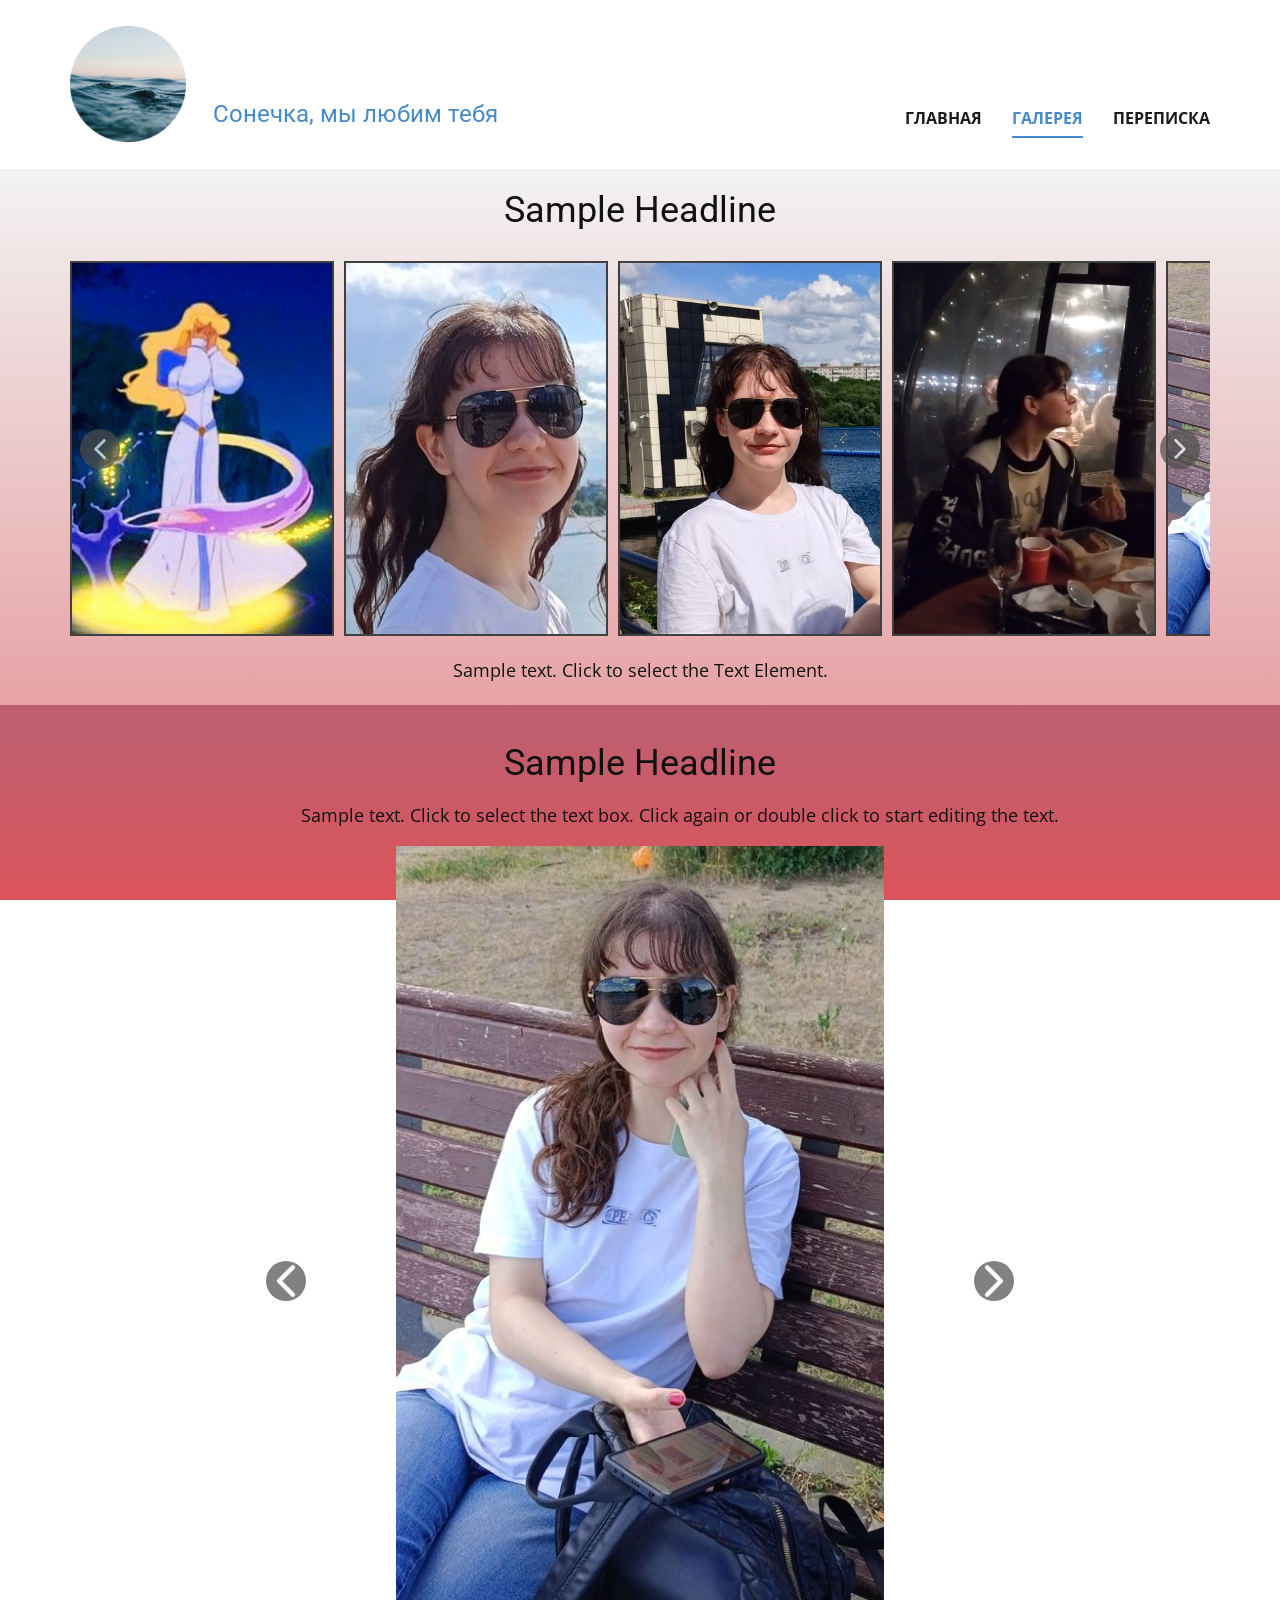
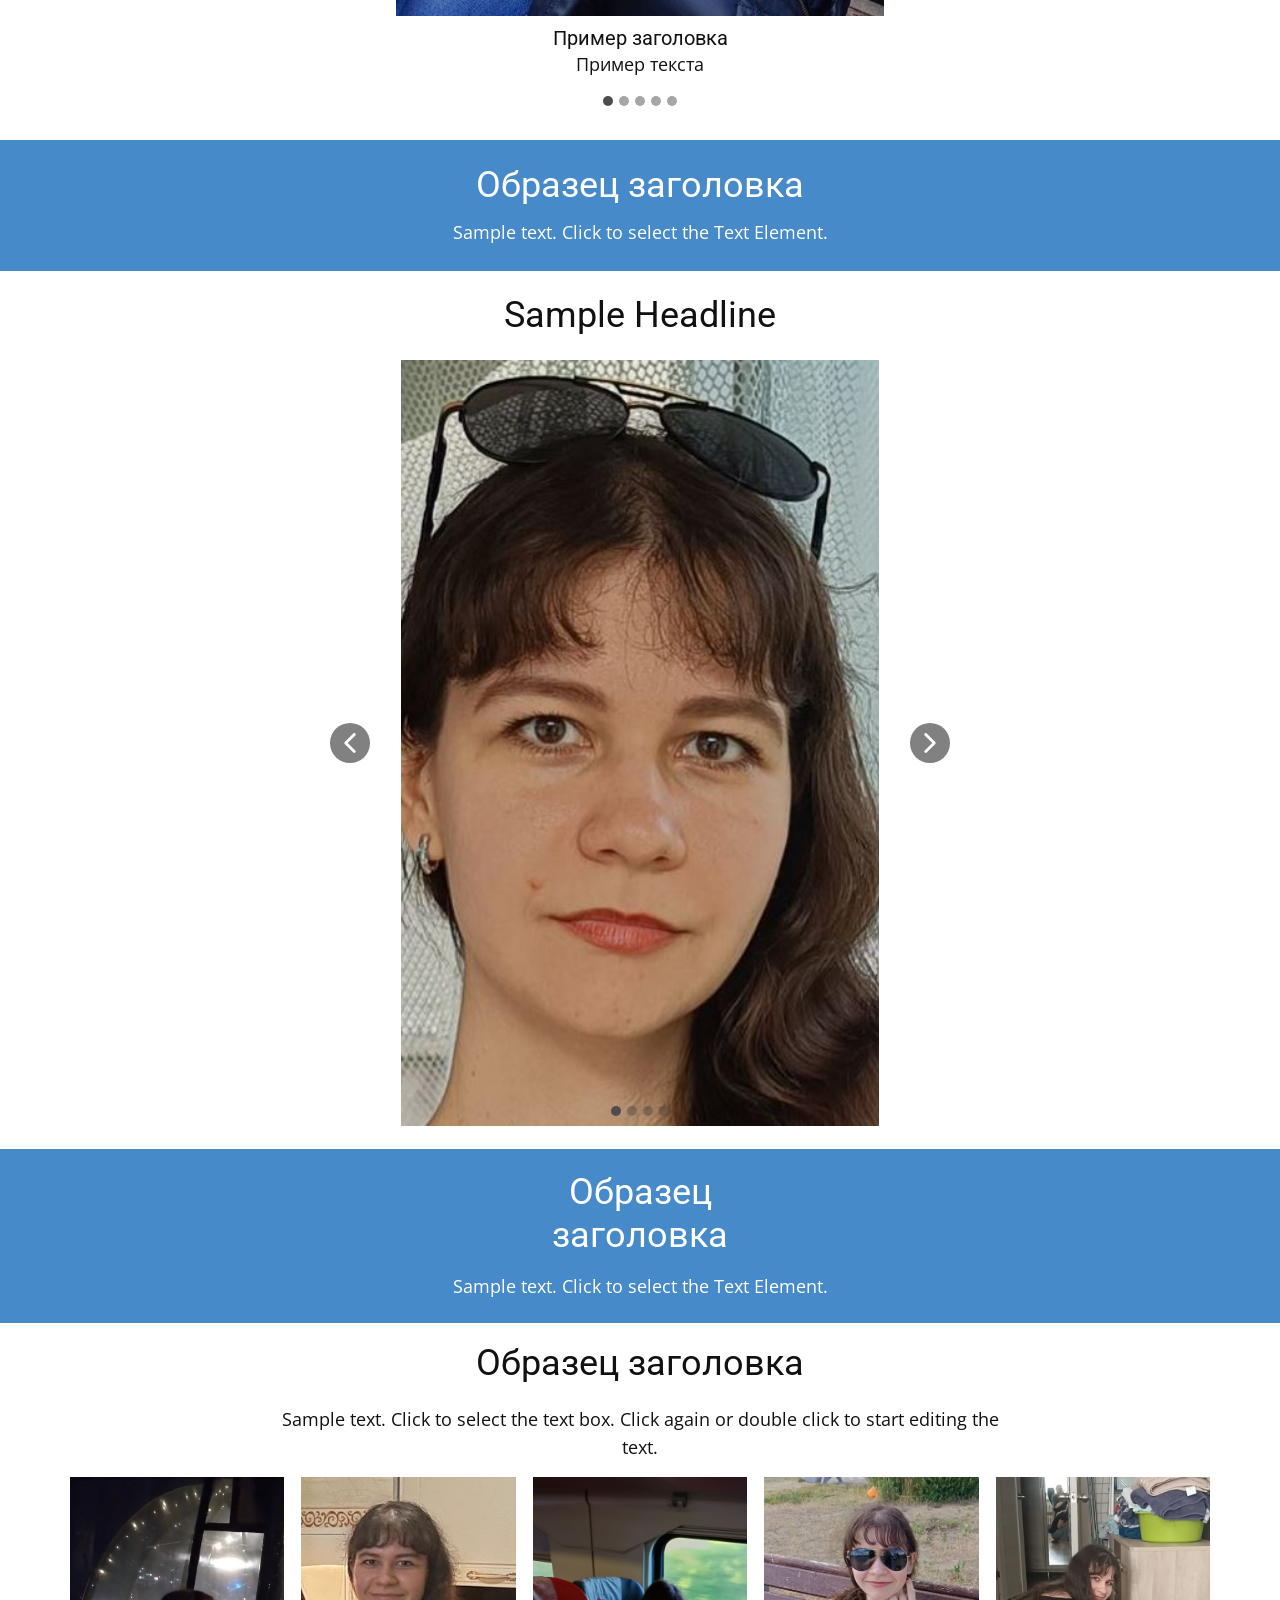
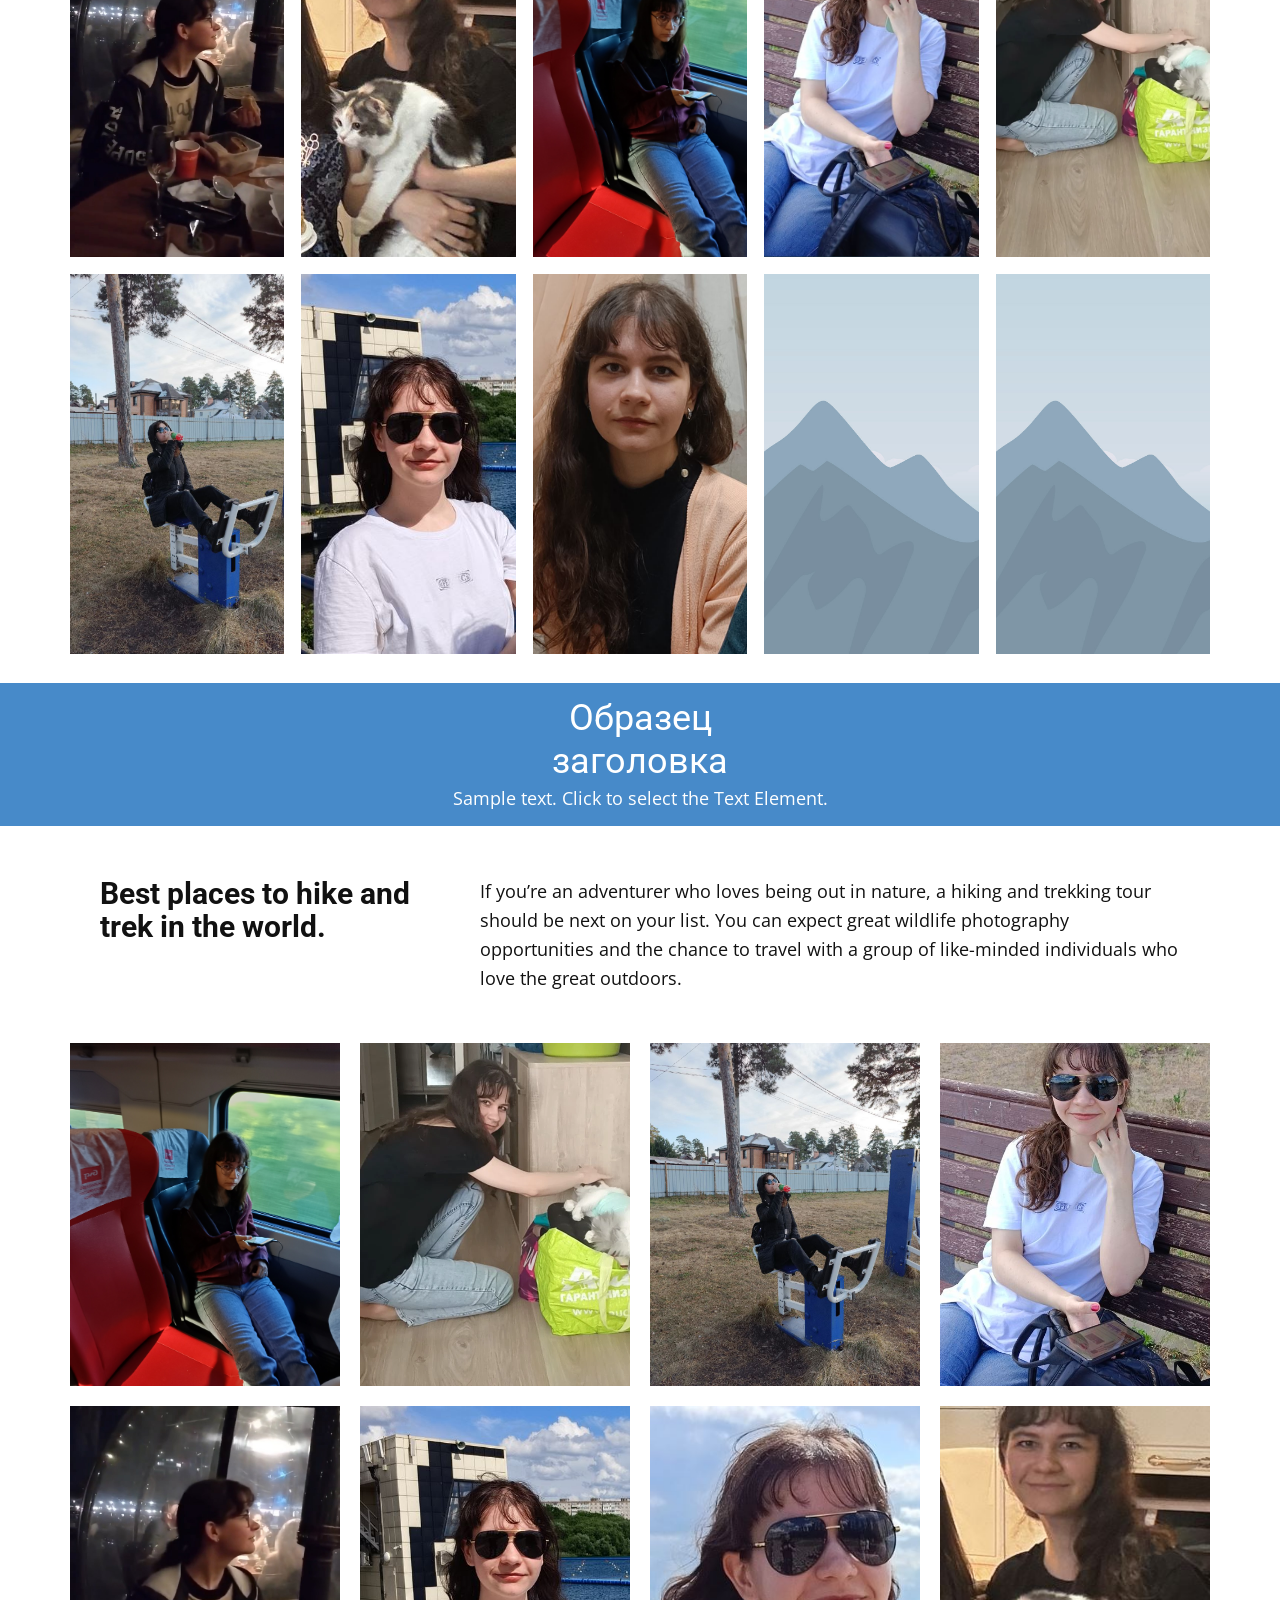
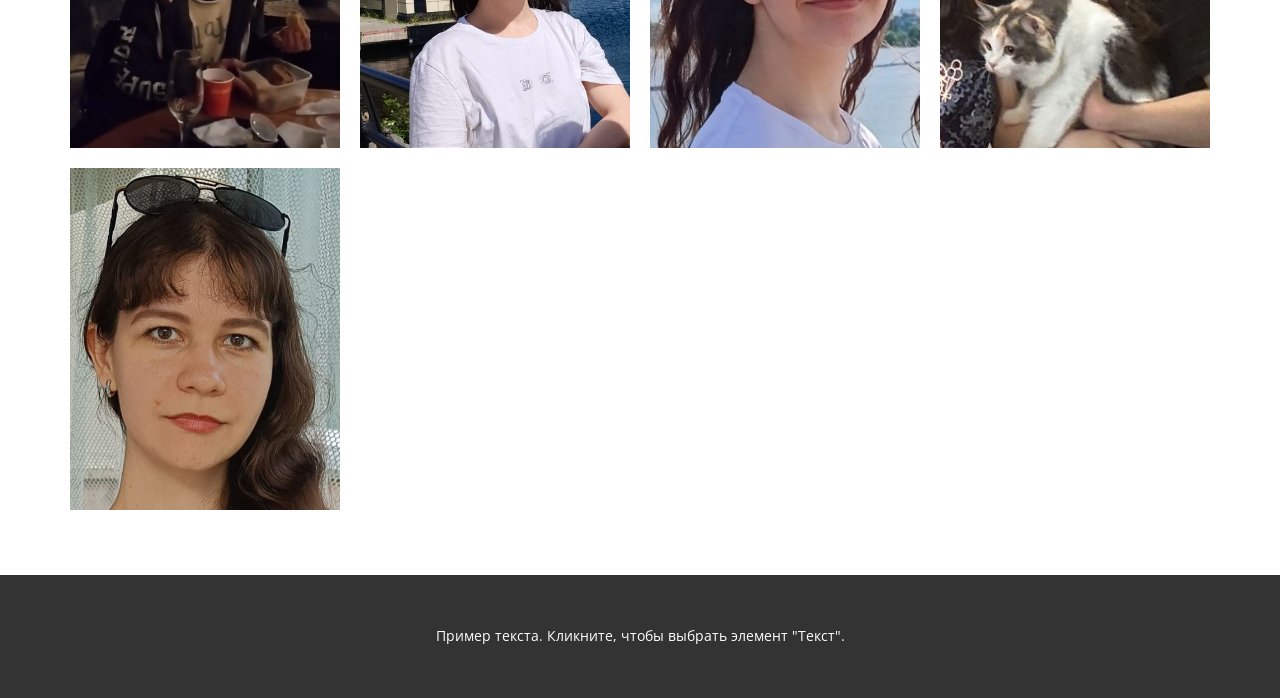
==== commit 3b311963: "Add files via upload" ====
--- a/Галерея.html
+++ b/Галерея.html
@@ -9,7 +9,7 @@
 <link rel="stylesheet" href="Галерея.css" media="screen">
     <script class="u-script" type="text/javascript" src="jquery.js" defer=""></script>
     <script class="u-script" type="text/javascript" src="nicepage.js" defer=""></script>
-    <meta name="generator" content="Nicepage 8.4.0, nicepage.com">
+    <meta name="generator" content="Nicepage 8.5.1, nicepage.com">
     
     
     
@@ -25,16 +25,16 @@
 		"@context": "http://schema.org",
 		"@type": "Organization",
 		"name": "Site1",
-		"logo": "images/-20260410-180909.jpg"
+		"logo": "images/-.png"
 }</script>
     <meta name="theme-color" content="#478ac9">
     <meta property="og:title" content="Галерея">
     <meta property="og:description" content="">
     <meta property="og:type" content="website">
   <meta data-intl-tel-input-cdn-path="intlTelInput/"></head>
-  <body data-path-to-root="./" data-include-products="false" class="u-body u-clearfix u-xl-mode" data-lang="ru"><header class="u-clearfix u-header u-white u-header" id="header"><div class="u-clearfix u-sheet u-valign-middle-lg u-valign-middle-md u-valign-middle-sm u-valign-middle-xs u-sheet-1">
-        <a href="files/Soundtrack-SwanPrincess.mp3" class="u-file-link u-image u-logo u-image-1" data-image-width="108" data-image-height="105">
-          <img src="images/-20260410-180909.jpg" class="u-logo-image u-logo-image-1">
+  <body data-path-to-root="./" data-include-products="false" class="u-body u-clearfix u-xl-mode" data-lang="ru"><header class="u-clearfix u-header u-white u-header" id="header"><div class="u-clearfix u-sheet u-valign-middle-lg u-valign-middle-xs u-sheet-1">
+        <a href="files/Soundtrack-SwanPrincess.mp3" class="u-file-link u-image u-image-round u-logo u-radius u-image-1" data-image-width="640" data-image-height="640">
+          <img src="images/-.png" class="u-logo-image u-logo-image-1">
         </a>
         <h4 class="u-text u-text-palette-1-base u-text-1"> Сонечка, мы люби​м тебя</h4>
         <nav class="u-dropdown-icon u-menu u-menu-dropdown u-offcanvas u-menu-1" role="navigation" aria-label="Menu navigation">
@@ -65,7 +65,7 @@
           </div>
         </nav>
       </div></header>
-    <section class="u-align-center u-clearfix u-container-align-center-lg u-container-align-center-md u-container-align-center-sm u-container-align-center-xl u-gradient u-section-1" id="block-26">
+    <section class="u-align-center u-clearfix u-container-align-center u-container-align-center-lg u-container-align-center-md u-container-align-center-sm u-container-align-center-xl u-gradient u-section-1" id="block-26">
       <div class="u-clearfix u-sheet u-valign-middle-lg u-valign-middle-md u-valign-middle-sm u-valign-middle-xs u-sheet-1">
         <h3 class="u-align-center u-text u-text-default u-text-1">Sample Headline</h3>
         <div class="u-expanded-width u-gallery u-layout-horizontal u-lightbox u-no-transition u-show-text-none u-width-fixed u-gallery-1">
@@ -114,17 +114,17 @@
         <p class="u-align-center u-text u-text-default u-text-2">Sample text. Click to select the Text Element.</p>
       </div>
     </section>
-    <section class="u-align-center u-clearfix u-section-2" id="block-33">
+    <section class="u-align-center u-clearfix u-container-align-center u-section-2" id="block-33">
       <div class="u-clearfix u-sheet u-valign-middle-lg u-valign-middle-sm u-sheet-1">
         <h3 class="u-align-center u-text u-text-default u-text-1">Sample Headline</h3>
         <p class="u-align-center u-text u-text-2">Sample text. Click to select the text box. Click again or double click to start editing the text.</p>
-        <div class="u-carousel u-expanded-width-xs u-gallery u-layout-carousel u-lightbox u-no-transition u-show-text-always u-gallery-1" data-interval="5000" data-u-ride="carousel" id="carousel-3148">
+        <div class="u-carousel u-expanded-width-xs u-gallery u-layout-carousel u-lightbox u-no-transition u-show-text-always u-gallery-1" data-interval="5000" data-u-ride="carousel" id="carousel-ab2f">
           <ol class="u-absolute-hcenter u-carousel-indicators u-carousel-indicators-1">
-            <li data-u-target="#carousel-3148" data-u-slide-to="0" class="u-active u-grey-70 u-shape-circle" style="width: 10px; height: 10px;"></li>
-            <li data-u-target="#carousel-3148" data-u-slide-to="1" class="u-grey-70 u-shape-circle" style="width: 10px; height: 10px;"></li>
-            <li data-u-target="#carousel-3148" data-u-slide-to="2" class="u-grey-70 u-shape-circle" style="width: 10px; height: 10px;"></li>
-            <li data-u-target="#carousel-3148" data-u-slide-to="3" class="u-grey-70 u-shape-circle" style="width: 10px; height: 10px;"></li>
-            <li data-u-target="#carousel-3148" data-u-slide-to="4" class="u-grey-70 u-shape-circle" style="width: 10px; height: 10px;"></li>
+            <li data-u-target="#carousel-ab2f" data-u-slide-to="0" class="u-active u-grey-70 u-shape-circle" style="width: 10px; height: 10px;"></li>
+            <li data-u-target="#carousel-ab2f" data-u-slide-to="1" class="u-grey-70 u-shape-circle" style="width: 10px; height: 10px;"></li>
+            <li data-u-target="#carousel-ab2f" data-u-slide-to="2" class="u-grey-70 u-shape-circle" style="width: 10px; height: 10px;"></li>
+            <li data-u-target="#carousel-ab2f" data-u-slide-to="3" class="u-grey-70 u-shape-circle" style="width: 10px; height: 10px;"></li>
+            <li data-u-target="#carousel-ab2f" data-u-slide-to="4" class="u-grey-70 u-shape-circle" style="width: 10px; height: 10px;"></li>
           </ol>
           <div class="u-carousel-inner u-gallery-inner u-gallery-inner-1" role="listbox">
             <div class="u-active u-carousel-item u-gallery-item u-carousel-item-1">
@@ -185,7 +185,7 @@
               <style data-mode="XS" data-visited="true"></style>
             </div>
           </div>
-          <a class="u-absolute-vcenter-lg u-absolute-vcenter-md u-absolute-vcenter-sm u-absolute-vcenter-xl u-carousel-control u-carousel-control-prev u-grey-70 u-icon-circle u-opacity u-opacity-70 u-spacing-10 u-text-white u-carousel-control-1" href="#carousel-3148" role="button" data-u-slide="prev"><span aria-hidden="true">
+          <a class="u-absolute-vcenter-lg u-absolute-vcenter-md u-absolute-vcenter-sm u-absolute-vcenter-xl u-carousel-control u-carousel-control-prev u-grey-70 u-icon-circle u-opacity u-opacity-70 u-spacing-10 u-text-white u-carousel-control-1" href="#carousel-ab2f" role="button" data-u-slide="prev"><span aria-hidden="true">
               <svg viewBox="0 0 451.847 451.847"><path d="M97.141,225.92c0-8.095,3.091-16.192,9.259-22.366L300.689,9.27c12.359-12.359,32.397-12.359,44.751,0
 c12.354,12.354,12.354,32.388,0,44.748L173.525,225.92l171.903,171.909c12.354,12.354,12.354,32.391,0,44.744
 c-12.354,12.365-32.386,12.365-44.745,0l-194.29-194.281C100.226,242.115,97.141,234.018,97.141,225.92z"></path></svg></span><span class="sr-only">
@@ -193,7 +193,7 @@
 c12.354,12.354,12.354,32.388,0,44.748L173.525,225.92l171.903,171.909c12.354,12.354,12.354,32.391,0,44.744
 c-12.354,12.365-32.386,12.365-44.745,0l-194.29-194.281C100.226,242.115,97.141,234.018,97.141,225.92z"></path></svg></span>
           </a>
-          <a class="u-absolute-vcenter-lg u-absolute-vcenter-md u-absolute-vcenter-sm u-absolute-vcenter-xl u-carousel-control u-carousel-control-next u-grey-70 u-icon-circle u-opacity u-opacity-70 u-spacing-10 u-text-white u-carousel-control-2" href="#carousel-3148" role="button" data-u-slide="next"><span aria-hidden="true">
+          <a class="u-absolute-vcenter-lg u-absolute-vcenter-md u-absolute-vcenter-sm u-absolute-vcenter-xl u-carousel-control u-carousel-control-next u-grey-70 u-icon-circle u-opacity u-opacity-70 u-spacing-10 u-text-white u-carousel-control-2" href="#carousel-ab2f" role="button" data-u-slide="next"><span aria-hidden="true">
               <svg viewBox="0 0 451.846 451.847"><path d="M345.441,248.292L151.154,442.573c-12.359,12.365-32.397,12.365-44.75,0c-12.354-12.354-12.354-32.391,0-44.744
 L278.318,225.92L106.409,54.017c-12.354-12.359-12.354-32.394,0-44.748c12.354-12.359,32.391-12.359,44.75,0l194.287,194.284
 c6.177,6.18,9.262,14.271,9.262,22.366C354.708,234.018,351.617,242.115,345.441,248.292z"></path></svg></span><span class="sr-only">
@@ -210,15 +210,15 @@
         <p class="u-align-center u-text u-text-default u-text-2">Sample text. Click to select the Text Element.</p>
       </div>
     </section>
-    <section class="u-align-center u-clearfix u-section-4" id="block-29">
+    <section class="u-align-center u-clearfix u-container-align-center u-section-4" id="block-29">
       <div class="u-clearfix u-sheet u-valign-middle-lg u-valign-middle-sm u-sheet-1">
         <h3 class="u-text u-text-default u-text-1">Sample Headline</h3>
-        <div class="u-carousel u-expanded-width-xs u-gallery u-gallery-slider u-layout-carousel u-lightbox u-no-transition u-show-text-on-hover u-gallery-1" id="carousel-823b" data-interval="5000" data-u-ride="carousel">
+        <div class="u-carousel u-expanded-width-xs u-gallery u-gallery-slider u-layout-carousel u-lightbox u-no-transition u-show-text-on-hover u-gallery-1" id="carousel-c446" data-interval="5000" data-u-ride="carousel">
           <ol class="u-absolute-hcenter u-carousel-indicators u-carousel-indicators-1">
-            <li data-u-target="#carousel-823b" data-u-slide-to="0" class="u-active u-grey-70 u-shape-circle" style="width: 10px; height: 10px;"></li>
-            <li data-u-target="#carousel-823b" data-u-slide-to="1" class="u-grey-70 u-shape-circle" style="width: 10px; height: 10px;"></li>
-            <li data-u-target="#carousel-823b" data-u-slide-to="2" class="u-grey-70 u-shape-circle" style="width: 10px; height: 10px;"></li>
-            <li data-u-target="#carousel-823b" data-u-slide-to="3" class="u-grey-70 u-shape-circle" style="width: 10px; height: 10px;"></li>
+            <li data-u-target="#carousel-c446" data-u-slide-to="0" class="u-active u-grey-70 u-shape-circle" style="width: 10px; height: 10px;"></li>
+            <li data-u-target="#carousel-c446" data-u-slide-to="1" class="u-grey-70 u-shape-circle" style="width: 10px; height: 10px;"></li>
+            <li data-u-target="#carousel-c446" data-u-slide-to="2" class="u-grey-70 u-shape-circle" style="width: 10px; height: 10px;"></li>
+            <li data-u-target="#carousel-c446" data-u-slide-to="3" class="u-grey-70 u-shape-circle" style="width: 10px; height: 10px;"></li>
           </ol>
           <div class="u-carousel-inner u-gallery-inner u-gallery-inner-1" role="listbox">
             <div class="u-active u-carousel-item u-effect-fade u-gallery-item u-carousel-item-1">
@@ -246,7 +246,7 @@
               <div class="u-align-center u-over-slide u-shading u-valign-bottom u-over-slide-3"></div>
               <style data-mode="XL" data-visited="true"></style>
               <style data-mode="LG"></style>
-              <style data-mode="MD"></style>
+              <style data-mode="MD" data-visited="true"></style>
               <style data-mode="SM"></style>
               <style data-mode="XS" data-visited="true"></style>
             </div>
@@ -257,12 +257,12 @@
               <div class="u-align-center u-over-slide u-shading u-valign-bottom u-over-slide-4"></div>
               <style data-mode="XL" data-visited="true"></style>
               <style data-mode="LG"></style>
-              <style data-mode="MD"></style>
+              <style data-mode="MD" data-visited="true"></style>
               <style data-mode="SM"></style>
               <style data-mode="XS" data-visited="true"></style>
             </div>
           </div>
-          <a class="u-absolute-vcenter u-carousel-control u-carousel-control-prev u-grey-70 u-icon-circle u-opacity u-opacity-70 u-spacing-10 u-text-white u-carousel-control-1" href="#carousel-823b" role="button" data-u-slide="prev"><span aria-hidden="true">
+          <a class="u-absolute-vcenter u-carousel-control u-carousel-control-prev u-grey-70 u-icon-circle u-opacity u-opacity-70 u-spacing-10 u-text-white u-carousel-control-1" href="#carousel-c446" role="button" data-u-slide="prev"><span aria-hidden="true">
               <svg viewBox="0 0 451.847 451.847"><path d="M97.141,225.92c0-8.095,3.091-16.192,9.259-22.366L300.689,9.27c12.359-12.359,32.397-12.359,44.751,0
 c12.354,12.354,12.354,32.388,0,44.748L173.525,225.92l171.903,171.909c12.354,12.354,12.354,32.391,0,44.744
 c-12.354,12.365-32.386,12.365-44.745,0l-194.29-194.281C100.226,242.115,97.141,234.018,97.141,225.92z"></path></svg></span><span class="sr-only">
@@ -270,7 +270,7 @@
 c12.354,12.354,12.354,32.388,0,44.748L173.525,225.92l171.903,171.909c12.354,12.354,12.354,32.391,0,44.744
 c-12.354,12.365-32.386,12.365-44.745,0l-194.29-194.281C100.226,242.115,97.141,234.018,97.141,225.92z"></path></svg></span>
           </a>
-          <a class="u-absolute-vcenter u-carousel-control u-carousel-control-next u-grey-70 u-icon-circle u-opacity u-opacity-70 u-spacing-10 u-text-white u-carousel-control-2" href="#carousel-823b" role="button" data-u-slide="next"><span aria-hidden="true">
+          <a class="u-absolute-vcenter u-carousel-control u-carousel-control-next u-grey-70 u-icon-circle u-opacity u-opacity-70 u-spacing-10 u-text-white u-carousel-control-2" href="#carousel-c446" role="button" data-u-slide="next"><span aria-hidden="true">
               <svg viewBox="0 0 451.846 451.847"><path d="M345.441,248.292L151.154,442.573c-12.359,12.365-32.397,12.365-44.75,0c-12.354-12.354-12.354-32.391,0-44.744
 L278.318,225.92L106.409,54.017c-12.354-12.359-12.354-32.394,0-44.748c12.354-12.359,32.391-12.359,44.75,0l194.287,194.284
 c6.177,6.18,9.262,14.271,9.262,22.366C354.708,234.018,351.617,242.115,345.441,248.292z"></path></svg></span><span class="sr-only">
@@ -444,7 +444,7 @@
     
     
     
-    <footer class="u-align-center u-clearfix u-container-align-center u-footer u-grey-80 u-footer" id="footer"><div class="u-clearfix u-sheet u-sheet-1">
+    <footer class="u-align-center u-clearfix u-container-align-center u-footer u-grey-80 u-footer" id="footer"><div class="u-clearfix u-sheet u-valign-middle-md u-valign-middle-xl u-valign-middle-xs u-sheet-1">
         <p class="u-small-text u-text u-text-variant u-text-1">Пример текста. Кликните, чтобы выбрать элемент "Текст".</p>
       </div></footer>
   
--- a/nicepage.css
+++ b/nicepage.css
@@ -23153,9 +23153,13 @@
   margin-left: auto;
   flex-shrink: 0;
   background: transparent;
+  transition: transform 0.4s ease-in-out;
 }
 .u-accordion-link-icon svg {
   fill: currentColor !important;
+}
+.u-accordion-link.active .u-accordion-link-icon {
+  transform: rotate(180deg);
 }
 .u-accordion-link-icon-hidden {
   display: none;
@@ -26766,6 +26770,7 @@
 .u-none.u-field-input,
 .u-none.u-button-style,
 .u-none.u-button-style:hover,
+.u-none.u-button-style.hover,
 .u-none.u-button-style:focus,
 .u-none.u-button-style:active,
 .u-none.u-button-style.active,
@@ -26780,6 +26785,7 @@
 }
 .u-button-style.u-border-none,
 .u-button-style.u-border-hover-none:hover,
+.u-button-style.u-border-hover-none.hover,
 .u-button-style.u-border-hover-none:focus,
 .u-button-style.u-border-active-none:active,
 .u-button-style.u-border-active-none.active,
@@ -26789,10 +26795,12 @@
 }
 .u-button-style.u-text-none,
 .u-button-style.u-text-none:hover,
+.u-button-style.u-text-none.hover,
 .u-button-style.u-text-none:focus,
 .u-button-style.u-text-none:active,
 .u-button-style.u-text-none.active,
 .u-button-style.u-text-hover-none:hover,
+.u-button-style.u-text-hover-none.hover,
 .u-button-style.u-text-hover-none:focus,
 .u-button-style.u-text-active-none:active,
 .u-button-style.u-text-active-none.active,
@@ -26819,7 +26827,9 @@
   background-color: #292e33 !important;
 }
 .u-button-style.u-color-1-dark-3:hover,
+.u-button-style.u-color-1-dark-3.hover,
 .u-button-style.u-color-1-dark-3[class*="u-border-"]:hover,
+.u-button-style.u-color-1-dark-3[class*="u-border-"].hover,
 .u-button-style.u-color-1-dark-3:focus,
 .u-button-style.u-color-1-dark-3[class*="u-border-"]:focus,
 .u-button-style.u-button-style.u-color-1-dark-3:active,
@@ -26833,7 +26843,9 @@
 }
 /* hover */
 .u-hover-color-1-dark-3:hover,
+.u-hover-color-1-dark-3.hover,
 .u-hover-color-1-dark-3[class*="u-border-"]:hover,
+.u-hover-color-1-dark-3[class*="u-border-"].hover,
 .u-hover-color-1-dark-3:focus,
 .u-hover-color-1-dark-3[class*="u-border-"]:focus,
 a.u-button-style.u-hover-color-1-dark-3:hover,
@@ -26841,7 +26853,9 @@
 a.u-button-style.u-hover-color-1-dark-3[class*="u-border-"]:hover,
 a.u-button-style.u-hover-color-1-dark-3[class*="u-border-"].hover,
 a.u-button-style:hover > .u-hover-color-1-dark-3,
+a.u-button-style.hover > .u-hover-color-1-dark-3,
 a.u-button-style:hover > .u-hover-color-1-dark-3[class*="u-border-"],
+a.u-button-style.hover > .u-hover-color-1-dark-3[class*="u-border-"],
 a.u-button-style.u-hover-color-1-dark-3:focus,
 a.u-button-style.u-hover-color-1-dark-3[class*="u-border-"]:focus {
   color: #ffffff !important;
@@ -26862,7 +26876,8 @@
   color: #ffffff !important;
   background-color: #292e33 !important;
 }
-a.u-link.u-hover-color-1-dark-3:hover {
+a.u-link.u-hover-color-1-dark-3:hover,
+a.u-link.u-hover-color-1-dark-3.hover {
   color: #292e33 !important;
 }
 .u-color-1-dark-2,
@@ -26885,7 +26900,9 @@
   background-color: #425465 !important;
 }
 .u-button-style.u-color-1-dark-2:hover,
+.u-button-style.u-color-1-dark-2.hover,
 .u-button-style.u-color-1-dark-2[class*="u-border-"]:hover,
+.u-button-style.u-color-1-dark-2[class*="u-border-"].hover,
 .u-button-style.u-color-1-dark-2:focus,
 .u-button-style.u-color-1-dark-2[class*="u-border-"]:focus,
 .u-button-style.u-button-style.u-color-1-dark-2:active,
@@ -26899,7 +26916,9 @@
 }
 /* hover */
 .u-hover-color-1-dark-2:hover,
+.u-hover-color-1-dark-2.hover,
 .u-hover-color-1-dark-2[class*="u-border-"]:hover,
+.u-hover-color-1-dark-2[class*="u-border-"].hover,
 .u-hover-color-1-dark-2:focus,
 .u-hover-color-1-dark-2[class*="u-border-"]:focus,
 a.u-button-style.u-hover-color-1-dark-2:hover,
@@ -26907,7 +26926,9 @@
 a.u-button-style.u-hover-color-1-dark-2[class*="u-border-"]:hover,
 a.u-button-style.u-hover-color-1-dark-2[class*="u-border-"].hover,
 a.u-button-style:hover > .u-hover-color-1-dark-2,
+a.u-button-style.hover > .u-hover-color-1-dark-2,
 a.u-button-style:hover > .u-hover-color-1-dark-2[class*="u-border-"],
+a.u-button-style.hover > .u-hover-color-1-dark-2[class*="u-border-"],
 a.u-button-style.u-hover-color-1-dark-2:focus,
 a.u-button-style.u-hover-color-1-dark-2[class*="u-border-"]:focus {
   color: #ffffff !important;
@@ -26928,7 +26949,8 @@
   color: #ffffff !important;
   background-color: #425465 !important;
 }
-a.u-link.u-hover-color-1-dark-2:hover {
+a.u-link.u-hover-color-1-dark-2:hover,
+a.u-link.u-hover-color-1-dark-2.hover {
   color: #425465 !important;
 }
 .u-color-1-dark-1,
@@ -26951,7 +26973,9 @@
   background-color: #4c7397 !important;
 }
 .u-button-style.u-color-1-dark-1:hover,
+.u-button-style.u-color-1-dark-1.hover,
 .u-button-style.u-color-1-dark-1[class*="u-border-"]:hover,
+.u-button-style.u-color-1-dark-1[class*="u-border-"].hover,
 .u-button-style.u-color-1-dark-1:focus,
 .u-button-style.u-color-1-dark-1[class*="u-border-"]:focus,
 .u-button-style.u-button-style.u-color-1-dark-1:active,
@@ -26965,7 +26989,9 @@
 }
 /* hover */
 .u-hover-color-1-dark-1:hover,
+.u-hover-color-1-dark-1.hover,
 .u-hover-color-1-dark-1[class*="u-border-"]:hover,
+.u-hover-color-1-dark-1[class*="u-border-"].hover,
 .u-hover-color-1-dark-1:focus,
 .u-hover-color-1-dark-1[class*="u-border-"]:focus,
 a.u-button-style.u-hover-color-1-dark-1:hover,
@@ -26973,7 +26999,9 @@
 a.u-button-style.u-hover-color-1-dark-1[class*="u-border-"]:hover,
 a.u-button-style.u-hover-color-1-dark-1[class*="u-border-"].hover,
 a.u-button-style:hover > .u-hover-color-1-dark-1,
+a.u-button-style.hover > .u-hover-color-1-dark-1,
 a.u-button-style:hover > .u-hover-color-1-dark-1[class*="u-border-"],
+a.u-button-style.hover > .u-hover-color-1-dark-1[class*="u-border-"],
 a.u-button-style.u-hover-color-1-dark-1:focus,
 a.u-button-style.u-hover-color-1-dark-1[class*="u-border-"]:focus {
   color: #ffffff !important;
@@ -26994,7 +27022,8 @@
   color: #ffffff !important;
   background-color: #4c7397 !important;
 }
-a.u-link.u-hover-color-1-dark-1:hover {
+a.u-link.u-hover-color-1-dark-1:hover,
+a.u-link.u-hover-color-1-dark-1.hover {
   color: #4c7397 !important;
 }
 .u-color-1,
@@ -27017,7 +27046,9 @@
   background-color: #478ac9 !important;
 }
 .u-button-style.u-color-1:hover,
+.u-button-style.u-color-1.hover,
 .u-button-style.u-color-1[class*="u-border-"]:hover,
+.u-button-style.u-color-1[class*="u-border-"].hover,
 .u-button-style.u-color-1:focus,
 .u-button-style.u-color-1[class*="u-border-"]:focus,
 .u-button-style.u-button-style.u-color-1:active,
@@ -27031,7 +27062,9 @@
 }
 /* hover */
 .u-hover-color-1:hover,
+.u-hover-color-1.hover,
 .u-hover-color-1[class*="u-border-"]:hover,
+.u-hover-color-1[class*="u-border-"].hover,
 .u-hover-color-1:focus,
 .u-hover-color-1[class*="u-border-"]:focus,
 a.u-button-style.u-hover-color-1:hover,
@@ -27039,7 +27072,9 @@
 a.u-button-style.u-hover-color-1[class*="u-border-"]:hover,
 a.u-button-style.u-hover-color-1[class*="u-border-"].hover,
 a.u-button-style:hover > .u-hover-color-1,
+a.u-button-style.hover > .u-hover-color-1,
 a.u-button-style:hover > .u-hover-color-1[class*="u-border-"],
+a.u-button-style.hover > .u-hover-color-1[class*="u-border-"],
 a.u-button-style.u-hover-color-1:focus,
 a.u-button-style.u-hover-color-1[class*="u-border-"]:focus {
   color: #ffffff !important;
@@ -27060,7 +27095,8 @@
   color: #ffffff !important;
   background-color: #478ac9 !important;
 }
-a.u-link.u-hover-color-1:hover {
+a.u-link.u-hover-color-1:hover,
+a.u-link.u-hover-color-1.hover {
   color: #478ac9 !important;
 }
 .u-color-1-light-1,
@@ -27083,7 +27119,9 @@
   background-color: #77aad9 !important;
 }
 .u-button-style.u-color-1-light-1:hover,
+.u-button-style.u-color-1-light-1.hover,
 .u-button-style.u-color-1-light-1[class*="u-border-"]:hover,
+.u-button-style.u-color-1-light-1[class*="u-border-"].hover,
 .u-button-style.u-color-1-light-1:focus,
 .u-button-style.u-color-1-light-1[class*="u-border-"]:focus,
 .u-button-style.u-button-style.u-color-1-light-1:active,
@@ -27097,7 +27135,9 @@
 }
 /* hover */
 .u-hover-color-1-light-1:hover,
+.u-hover-color-1-light-1.hover,
 .u-hover-color-1-light-1[class*="u-border-"]:hover,
+.u-hover-color-1-light-1[class*="u-border-"].hover,
 .u-hover-color-1-light-1:focus,
 .u-hover-color-1-light-1[class*="u-border-"]:focus,
 a.u-button-style.u-hover-color-1-light-1:hover,
@@ -27105,7 +27145,9 @@
 a.u-button-style.u-hover-color-1-light-1[class*="u-border-"]:hover,
 a.u-button-style.u-hover-color-1-light-1[class*="u-border-"].hover,
 a.u-button-style:hover > .u-hover-color-1-light-1,
+a.u-button-style.hover > .u-hover-color-1-light-1,
 a.u-button-style:hover > .u-hover-color-1-light-1[class*="u-border-"],
+a.u-button-style.hover > .u-hover-color-1-light-1[class*="u-border-"],
 a.u-button-style.u-hover-color-1-light-1:focus,
 a.u-button-style.u-hover-color-1-light-1[class*="u-border-"]:focus {
   color: #ffffff !important;
@@ -27126,7 +27168,8 @@
   color: #ffffff !important;
   background-color: #77aad9 !important;
 }
-a.u-link.u-hover-color-1-light-1:hover {
+a.u-link.u-hover-color-1-light-1:hover,
+a.u-link.u-hover-color-1-light-1.hover {
   color: #77aad9 !important;
 }
 .u-color-1-light-2,
@@ -27149,7 +27192,9 @@
   background-color: #adcce9 !important;
 }
 .u-button-style.u-color-1-light-2:hover,
+.u-button-style.u-color-1-light-2.hover,
 .u-button-style.u-color-1-light-2[class*="u-border-"]:hover,
+.u-button-style.u-color-1-light-2[class*="u-border-"].hover,
 .u-button-style.u-color-1-light-2:focus,
 .u-button-style.u-color-1-light-2[class*="u-border-"]:focus,
 .u-button-style.u-button-style.u-color-1-light-2:active,
@@ -27163,7 +27208,9 @@
 }
 /* hover */
 .u-hover-color-1-light-2:hover,
+.u-hover-color-1-light-2.hover,
 .u-hover-color-1-light-2[class*="u-border-"]:hover,
+.u-hover-color-1-light-2[class*="u-border-"].hover,
 .u-hover-color-1-light-2:focus,
 .u-hover-color-1-light-2[class*="u-border-"]:focus,
 a.u-button-style.u-hover-color-1-light-2:hover,
@@ -27171,7 +27218,9 @@
 a.u-button-style.u-hover-color-1-light-2[class*="u-border-"]:hover,
 a.u-button-style.u-hover-color-1-light-2[class*="u-border-"].hover,
 a.u-button-style:hover > .u-hover-color-1-light-2,
+a.u-button-style.hover > .u-hover-color-1-light-2,
 a.u-button-style:hover > .u-hover-color-1-light-2[class*="u-border-"],
+a.u-button-style.hover > .u-hover-color-1-light-2[class*="u-border-"],
 a.u-button-style.u-hover-color-1-light-2:focus,
 a.u-button-style.u-hover-color-1-light-2[class*="u-border-"]:focus {
   color: #111111 !important;
@@ -27192,7 +27241,8 @@
   color: #111111 !important;
   background-color: #adcce9 !important;
 }
-a.u-link.u-hover-color-1-light-2:hover {
+a.u-link.u-hover-color-1-light-2:hover,
+a.u-link.u-hover-color-1-light-2.hover {
   color: #adcce9 !important;
 }
 .u-color-1-light-3,
@@ -27215,7 +27265,9 @@
   background-color: #e9f2fa !important;
 }
 .u-button-style.u-color-1-light-3:hover,
+.u-button-style.u-color-1-light-3.hover,
 .u-button-style.u-color-1-light-3[class*="u-border-"]:hover,
+.u-button-style.u-color-1-light-3[class*="u-border-"].hover,
 .u-button-style.u-color-1-light-3:focus,
 .u-button-style.u-color-1-light-3[class*="u-border-"]:focus,
 .u-button-style.u-button-style.u-color-1-light-3:active,
@@ -27229,7 +27281,9 @@
 }
 /* hover */
 .u-hover-color-1-light-3:hover,
+.u-hover-color-1-light-3.hover,
 .u-hover-color-1-light-3[class*="u-border-"]:hover,
+.u-hover-color-1-light-3[class*="u-border-"].hover,
 .u-hover-color-1-light-3:focus,
 .u-hover-color-1-light-3[class*="u-border-"]:focus,
 a.u-button-style.u-hover-color-1-light-3:hover,
@@ -27237,7 +27291,9 @@
 a.u-button-style.u-hover-color-1-light-3[class*="u-border-"]:hover,
 a.u-button-style.u-hover-color-1-light-3[class*="u-border-"].hover,
 a.u-button-style:hover > .u-hover-color-1-light-3,
+a.u-button-style.hover > .u-hover-color-1-light-3,
 a.u-button-style:hover > .u-hover-color-1-light-3[class*="u-border-"],
+a.u-button-style.hover > .u-hover-color-1-light-3[class*="u-border-"],
 a.u-button-style.u-hover-color-1-light-3:focus,
 a.u-button-style.u-hover-color-1-light-3[class*="u-border-"]:focus {
   color: #111111 !important;
@@ -27258,7 +27314,8 @@
   color: #111111 !important;
   background-color: #e9f2fa !important;
 }
-a.u-link.u-hover-color-1-light-3:hover {
+a.u-link.u-hover-color-1-light-3:hover,
+a.u-link.u-hover-color-1-light-3.hover {
   color: #e9f2fa !important;
 }
 .u-color-1-base,
@@ -27281,7 +27338,9 @@
   background-color: #478ac9 !important;
 }
 .u-button-style.u-color-1-base:hover,
+.u-button-style.u-color-1-base.hover,
 .u-button-style.u-color-1-base[class*="u-border-"]:hover,
+.u-button-style.u-color-1-base[class*="u-border-"].hover,
 .u-button-style.u-color-1-base:focus,
 .u-button-style.u-color-1-base[class*="u-border-"]:focus,
 .u-button-style.u-button-style.u-color-1-base:active,
@@ -27295,7 +27354,9 @@
 }
 /* hover */
 .u-hover-color-1-base:hover,
+.u-hover-color-1-base.hover,
 .u-hover-color-1-base[class*="u-border-"]:hover,
+.u-hover-color-1-base[class*="u-border-"].hover,
 .u-hover-color-1-base:focus,
 .u-hover-color-1-base[class*="u-border-"]:focus,
 a.u-button-style.u-hover-color-1-base:hover,
@@ -27303,7 +27364,9 @@
 a.u-button-style.u-hover-color-1-base[class*="u-border-"]:hover,
 a.u-button-style.u-hover-color-1-base[class*="u-border-"].hover,
 a.u-button-style:hover > .u-hover-color-1-base,
+a.u-button-style.hover > .u-hover-color-1-base,
 a.u-button-style:hover > .u-hover-color-1-base[class*="u-border-"],
+a.u-button-style.hover > .u-hover-color-1-base[class*="u-border-"],
 a.u-button-style.u-hover-color-1-base:focus,
 a.u-button-style.u-hover-color-1-base[class*="u-border-"]:focus {
   color: #ffffff !important;
@@ -27324,7 +27387,8 @@
   color: #ffffff !important;
   background-color: #478ac9 !important;
 }
-a.u-link.u-hover-color-1-base:hover {
+a.u-link.u-hover-color-1-base:hover,
+a.u-link.u-hover-color-1-base.hover {
   color: #478ac9 !important;
 }
 .u-color-2-dark-3,
@@ -27347,7 +27411,9 @@
   background-color: #332929 !important;
 }
 .u-button-style.u-color-2-dark-3:hover,
+.u-button-style.u-color-2-dark-3.hover,
 .u-button-style.u-color-2-dark-3[class*="u-border-"]:hover,
+.u-button-style.u-color-2-dark-3[class*="u-border-"].hover,
 .u-button-style.u-color-2-dark-3:focus,
 .u-button-style.u-color-2-dark-3[class*="u-border-"]:focus,
 .u-button-style.u-button-style.u-color-2-dark-3:active,
@@ -27361,7 +27427,9 @@
 }
 /* hover */
 .u-hover-color-2-dark-3:hover,
+.u-hover-color-2-dark-3.hover,
 .u-hover-color-2-dark-3[class*="u-border-"]:hover,
+.u-hover-color-2-dark-3[class*="u-border-"].hover,
 .u-hover-color-2-dark-3:focus,
 .u-hover-color-2-dark-3[class*="u-border-"]:focus,
 a.u-button-style.u-hover-color-2-dark-3:hover,
@@ -27369,7 +27437,9 @@
 a.u-button-style.u-hover-color-2-dark-3[class*="u-border-"]:hover,
 a.u-button-style.u-hover-color-2-dark-3[class*="u-border-"].hover,
 a.u-button-style:hover > .u-hover-color-2-dark-3,
+a.u-button-style.hover > .u-hover-color-2-dark-3,
 a.u-button-style:hover > .u-hover-color-2-dark-3[class*="u-border-"],
+a.u-button-style.hover > .u-hover-color-2-dark-3[class*="u-border-"],
 a.u-button-style.u-hover-color-2-dark-3:focus,
 a.u-button-style.u-hover-color-2-dark-3[class*="u-border-"]:focus {
   color: #ffffff !important;
@@ -27390,7 +27460,8 @@
   color: #ffffff !important;
   background-color: #332929 !important;
 }
-a.u-link.u-hover-color-2-dark-3:hover {
+a.u-link.u-hover-color-2-dark-3:hover,
+a.u-link.u-hover-color-2-dark-3.hover {
   color: #332929 !important;
 }
 .u-color-2-dark-2,
@@ -27413,7 +27484,9 @@
   background-color: #6b4748 !important;
 }
 .u-button-style.u-color-2-dark-2:hover,
+.u-button-style.u-color-2-dark-2.hover,
 .u-button-style.u-color-2-dark-2[class*="u-border-"]:hover,
+.u-button-style.u-color-2-dark-2[class*="u-border-"].hover,
 .u-button-style.u-color-2-dark-2:focus,
 .u-button-style.u-color-2-dark-2[class*="u-border-"]:focus,
 .u-button-style.u-button-style.u-color-2-dark-2:active,
@@ -27427,7 +27500,9 @@
 }
 /* hover */
 .u-hover-color-2-dark-2:hover,
+.u-hover-color-2-dark-2.hover,
 .u-hover-color-2-dark-2[class*="u-border-"]:hover,
+.u-hover-color-2-dark-2[class*="u-border-"].hover,
 .u-hover-color-2-dark-2:focus,
 .u-hover-color-2-dark-2[class*="u-border-"]:focus,
 a.u-button-style.u-hover-color-2-dark-2:hover,
@@ -27435,7 +27510,9 @@
 a.u-button-style.u-hover-color-2-dark-2[class*="u-border-"]:hover,
 a.u-button-style.u-hover-color-2-dark-2[class*="u-border-"].hover,
 a.u-button-style:hover > .u-hover-color-2-dark-2,
+a.u-button-style.hover > .u-hover-color-2-dark-2,
 a.u-button-style:hover > .u-hover-color-2-dark-2[class*="u-border-"],
+a.u-button-style.hover > .u-hover-color-2-dark-2[class*="u-border-"],
 a.u-button-style.u-hover-color-2-dark-2:focus,
 a.u-button-style.u-hover-color-2-dark-2[class*="u-border-"]:focus {
   color: #ffffff !important;
@@ -27456,7 +27533,8 @@
   color: #ffffff !important;
   background-color: #6b4748 !important;
 }
-a.u-link.u-hover-color-2-dark-2:hover {
+a.u-link.u-hover-color-2-dark-2:hover,
+a.u-link.u-hover-color-2-dark-2.hover {
   color: #6b4748 !important;
 }
 .u-color-2-dark-1,
@@ -27479,7 +27557,9 @@
   background-color: #a35559 !important;
 }
 .u-button-style.u-color-2-dark-1:hover,
+.u-button-style.u-color-2-dark-1.hover,
 .u-button-style.u-color-2-dark-1[class*="u-border-"]:hover,
+.u-button-style.u-color-2-dark-1[class*="u-border-"].hover,
 .u-button-style.u-color-2-dark-1:focus,
 .u-button-style.u-color-2-dark-1[class*="u-border-"]:focus,
 .u-button-style.u-button-style.u-color-2-dark-1:active,
@@ -27493,7 +27573,9 @@
 }
 /* hover */
 .u-hover-color-2-dark-1:hover,
+.u-hover-color-2-dark-1.hover,
 .u-hover-color-2-dark-1[class*="u-border-"]:hover,
+.u-hover-color-2-dark-1[class*="u-border-"].hover,
 .u-hover-color-2-dark-1:focus,
 .u-hover-color-2-dark-1[class*="u-border-"]:focus,
 a.u-button-style.u-hover-color-2-dark-1:hover,
@@ -27501,7 +27583,9 @@
 a.u-button-style.u-hover-color-2-dark-1[class*="u-border-"]:hover,
 a.u-button-style.u-hover-color-2-dark-1[class*="u-border-"].hover,
 a.u-button-style:hover > .u-hover-color-2-dark-1,
+a.u-button-style.hover > .u-hover-color-2-dark-1,
 a.u-button-style:hover > .u-hover-color-2-dark-1[class*="u-border-"],
+a.u-button-style.hover > .u-hover-color-2-dark-1[class*="u-border-"],
 a.u-button-style.u-hover-color-2-dark-1:focus,
 a.u-button-style.u-hover-color-2-dark-1[class*="u-border-"]:focus {
   color: #ffffff !important;
@@ -27522,7 +27606,8 @@
   color: #ffffff !important;
   background-color: #a35559 !important;
 }
-a.u-link.u-hover-color-2-dark-1:hover {
+a.u-link.u-hover-color-2-dark-1:hover,
+a.u-link.u-hover-color-2-dark-1.hover {
   color: #a35559 !important;
 }
 .u-color-2,
@@ -27545,7 +27630,9 @@
   background-color: #db545a !important;
 }
 .u-button-style.u-color-2:hover,
+.u-button-style.u-color-2.hover,
 .u-button-style.u-color-2[class*="u-border-"]:hover,
+.u-button-style.u-color-2[class*="u-border-"].hover,
 .u-button-style.u-color-2:focus,
 .u-button-style.u-color-2[class*="u-border-"]:focus,
 .u-button-style.u-button-style.u-color-2:active,
@@ -27559,7 +27646,9 @@
 }
 /* hover */
 .u-hover-color-2:hover,
+.u-hover-color-2.hover,
 .u-hover-color-2[class*="u-border-"]:hover,
+.u-hover-color-2[class*="u-border-"].hover,
 .u-hover-color-2:focus,
 .u-hover-color-2[class*="u-border-"]:focus,
 a.u-button-style.u-hover-color-2:hover,
@@ -27567,7 +27656,9 @@
 a.u-button-style.u-hover-color-2[class*="u-border-"]:hover,
 a.u-button-style.u-hover-color-2[class*="u-border-"].hover,
 a.u-button-style:hover > .u-hover-color-2,
+a.u-button-style.hover > .u-hover-color-2,
 a.u-button-style:hover > .u-hover-color-2[class*="u-border-"],
+a.u-button-style.hover > .u-hover-color-2[class*="u-border-"],
 a.u-button-style.u-hover-color-2:focus,
 a.u-button-style.u-hover-color-2[class*="u-border-"]:focus {
   color: #ffffff !important;
@@ -27588,7 +27679,8 @@
   color: #ffffff !important;
   background-color: #db545a !important;
 }
-a.u-link.u-hover-color-2:hover {
+a.u-link.u-hover-color-2:hover,
+a.u-link.u-hover-color-2.hover {
   color: #db545a !important;
 }
 .u-color-2-light-1,
@@ -27611,7 +27703,9 @@
   background-color: #e68387 !important;
 }
 .u-button-style.u-color-2-light-1:hover,
+.u-button-style.u-color-2-light-1.hover,
 .u-button-style.u-color-2-light-1[class*="u-border-"]:hover,
+.u-button-style.u-color-2-light-1[class*="u-border-"].hover,
 .u-button-style.u-color-2-light-1:focus,
 .u-button-style.u-color-2-light-1[class*="u-border-"]:focus,
 .u-button-style.u-button-style.u-color-2-light-1:active,
@@ -27625,7 +27719,9 @@
 }
 /* hover */
 .u-hover-color-2-light-1:hover,
+.u-hover-color-2-light-1.hover,
 .u-hover-color-2-light-1[class*="u-border-"]:hover,
+.u-hover-color-2-light-1[class*="u-border-"].hover,
 .u-hover-color-2-light-1:focus,
 .u-hover-color-2-light-1[class*="u-border-"]:focus,
 a.u-button-style.u-hover-color-2-light-1:hover,
@@ -27633,7 +27729,9 @@
 a.u-button-style.u-hover-color-2-light-1[class*="u-border-"]:hover,
 a.u-button-style.u-hover-color-2-light-1[class*="u-border-"].hover,
 a.u-button-style:hover > .u-hover-color-2-light-1,
+a.u-button-style.hover > .u-hover-color-2-light-1,
 a.u-button-style:hover > .u-hover-color-2-light-1[class*="u-border-"],
+a.u-button-style.hover > .u-hover-color-2-light-1[class*="u-border-"],
 a.u-button-style.u-hover-color-2-light-1:focus,
 a.u-button-style.u-hover-color-2-light-1[class*="u-border-"]:focus {
   color: #ffffff !important;
@@ -27654,7 +27752,8 @@
   color: #ffffff !important;
   background-color: #e68387 !important;
 }
-a.u-link.u-hover-color-2-light-1:hover {
+a.u-link.u-hover-color-2-light-1:hover,
+a.u-link.u-hover-color-2-light-1.hover {
   color: #e68387 !important;
 }
 .u-color-2-light-2,
@@ -27677,7 +27776,9 @@
   background-color: #f1b5b8 !important;
 }
 .u-button-style.u-color-2-light-2:hover,
+.u-button-style.u-color-2-light-2.hover,
 .u-button-style.u-color-2-light-2[class*="u-border-"]:hover,
+.u-button-style.u-color-2-light-2[class*="u-border-"].hover,
 .u-button-style.u-color-2-light-2:focus,
 .u-button-style.u-color-2-light-2[class*="u-border-"]:focus,
 .u-button-style.u-button-style.u-color-2-light-2:active,
@@ -27691,7 +27792,9 @@
 }
 /* hover */
 .u-hover-color-2-light-2:hover,
+.u-hover-color-2-light-2.hover,
 .u-hover-color-2-light-2[class*="u-border-"]:hover,
+.u-hover-color-2-light-2[class*="u-border-"].hover,
 .u-hover-color-2-light-2:focus,
 .u-hover-color-2-light-2[class*="u-border-"]:focus,
 a.u-button-style.u-hover-color-2-light-2:hover,
@@ -27699,7 +27802,9 @@
 a.u-button-style.u-hover-color-2-light-2[class*="u-border-"]:hover,
 a.u-button-style.u-hover-color-2-light-2[class*="u-border-"].hover,
 a.u-button-style:hover > .u-hover-color-2-light-2,
+a.u-button-style.hover > .u-hover-color-2-light-2,
 a.u-button-style:hover > .u-hover-color-2-light-2[class*="u-border-"],
+a.u-button-style.hover > .u-hover-color-2-light-2[class*="u-border-"],
 a.u-button-style.u-hover-color-2-light-2:focus,
 a.u-button-style.u-hover-color-2-light-2[class*="u-border-"]:focus {
   color: #111111 !important;
@@ -27720,7 +27825,8 @@
   color: #111111 !important;
   background-color: #f1b5b8 !important;
 }
-a.u-link.u-hover-color-2-light-2:hover {
+a.u-link.u-hover-color-2-light-2:hover,
+a.u-link.u-hover-color-2-light-2.hover {
   color: #f1b5b8 !important;
 }
 .u-color-2-light-3,
@@ -27743,7 +27849,9 @@
   background-color: #fbeced !important;
 }
 .u-button-style.u-color-2-light-3:hover,
+.u-button-style.u-color-2-light-3.hover,
 .u-button-style.u-color-2-light-3[class*="u-border-"]:hover,
+.u-button-style.u-color-2-light-3[class*="u-border-"].hover,
 .u-button-style.u-color-2-light-3:focus,
 .u-button-style.u-color-2-light-3[class*="u-border-"]:focus,
 .u-button-style.u-button-style.u-color-2-light-3:active,
@@ -27757,7 +27865,9 @@
 }
 /* hover */
 .u-hover-color-2-light-3:hover,
+.u-hover-color-2-light-3.hover,
 .u-hover-color-2-light-3[class*="u-border-"]:hover,
+.u-hover-color-2-light-3[class*="u-border-"].hover,
 .u-hover-color-2-light-3:focus,
 .u-hover-color-2-light-3[class*="u-border-"]:focus,
 a.u-button-style.u-hover-color-2-light-3:hover,
@@ -27765,7 +27875,9 @@
 a.u-button-style.u-hover-color-2-light-3[class*="u-border-"]:hover,
 a.u-button-style.u-hover-color-2-light-3[class*="u-border-"].hover,
 a.u-button-style:hover > .u-hover-color-2-light-3,
+a.u-button-style.hover > .u-hover-color-2-light-3,
 a.u-button-style:hover > .u-hover-color-2-light-3[class*="u-border-"],
+a.u-button-style.hover > .u-hover-color-2-light-3[class*="u-border-"],
 a.u-button-style.u-hover-color-2-light-3:focus,
 a.u-button-style.u-hover-color-2-light-3[class*="u-border-"]:focus {
   color: #111111 !important;
@@ -27786,7 +27898,8 @@
   color: #111111 !important;
   background-color: #fbeced !important;
 }
-a.u-link.u-hover-color-2-light-3:hover {
+a.u-link.u-hover-color-2-light-3:hover,
+a.u-link.u-hover-color-2-light-3.hover {
   color: #fbeced !important;
 }
 .u-color-2-base,
@@ -27809,7 +27922,9 @@
   background-color: #db545a !important;
 }
 .u-button-style.u-color-2-base:hover,
+.u-button-style.u-color-2-base.hover,
 .u-button-style.u-color-2-base[class*="u-border-"]:hover,
+.u-button-style.u-color-2-base[class*="u-border-"].hover,
 .u-button-style.u-color-2-base:focus,
 .u-button-style.u-color-2-base[class*="u-border-"]:focus,
 .u-button-style.u-button-style.u-color-2-base:active,
@@ -27823,7 +27938,9 @@
 }
 /* hover */
 .u-hover-color-2-base:hover,
+.u-hover-color-2-base.hover,
 .u-hover-color-2-base[class*="u-border-"]:hover,
+.u-hover-color-2-base[class*="u-border-"].hover,
 .u-hover-color-2-base:focus,
 .u-hover-color-2-base[class*="u-border-"]:focus,
 a.u-button-style.u-hover-color-2-base:hover,
@@ -27831,7 +27948,9 @@
 a.u-button-style.u-hover-color-2-base[class*="u-border-"]:hover,
 a.u-button-style.u-hover-color-2-base[class*="u-border-"].hover,
 a.u-button-style:hover > .u-hover-color-2-base,
+a.u-button-style.hover > .u-hover-color-2-base,
 a.u-button-style:hover > .u-hover-color-2-base[class*="u-border-"],
+a.u-button-style.hover > .u-hover-color-2-base[class*="u-border-"],
 a.u-button-style.u-hover-color-2-base:focus,
 a.u-button-style.u-hover-color-2-base[class*="u-border-"]:focus {
   color: #ffffff !important;
@@ -27852,7 +27971,8 @@
   color: #ffffff !important;
   background-color: #db545a !important;
 }
-a.u-link.u-hover-color-2-base:hover {
+a.u-link.u-hover-color-2-base:hover,
+a.u-link.u-hover-color-2-base.hover {
   color: #db545a !important;
 }
 .u-color-3-dark-3,
@@ -27875,7 +27995,9 @@
   background-color: #333129 !important;
 }
 .u-button-style.u-color-3-dark-3:hover,
+.u-button-style.u-color-3-dark-3.hover,
 .u-button-style.u-color-3-dark-3[class*="u-border-"]:hover,
+.u-button-style.u-color-3-dark-3[class*="u-border-"].hover,
 .u-button-style.u-color-3-dark-3:focus,
 .u-button-style.u-color-3-dark-3[class*="u-border-"]:focus,
 .u-button-style.u-button-style.u-color-3-dark-3:active,
@@ -27889,7 +28011,9 @@
 }
 /* hover */
 .u-hover-color-3-dark-3:hover,
+.u-hover-color-3-dark-3.hover,
 .u-hover-color-3-dark-3[class*="u-border-"]:hover,
+.u-hover-color-3-dark-3[class*="u-border-"].hover,
 .u-hover-color-3-dark-3:focus,
 .u-hover-color-3-dark-3[class*="u-border-"]:focus,
 a.u-button-style.u-hover-color-3-dark-3:hover,
@@ -27897,7 +28021,9 @@
 a.u-button-style.u-hover-color-3-dark-3[class*="u-border-"]:hover,
 a.u-button-style.u-hover-color-3-dark-3[class*="u-border-"].hover,
 a.u-button-style:hover > .u-hover-color-3-dark-3,
+a.u-button-style.hover > .u-hover-color-3-dark-3,
 a.u-button-style:hover > .u-hover-color-3-dark-3[class*="u-border-"],
+a.u-button-style.hover > .u-hover-color-3-dark-3[class*="u-border-"],
 a.u-button-style.u-hover-color-3-dark-3:focus,
 a.u-button-style.u-hover-color-3-dark-3[class*="u-border-"]:focus {
   color: #ffffff !important;
@@ -27918,7 +28044,8 @@
   color: #ffffff !important;
   background-color: #333129 !important;
 }
-a.u-link.u-hover-color-3-dark-3:hover {
+a.u-link.u-hover-color-3-dark-3:hover,
+a.u-link.u-hover-color-3-dark-3.hover {
   color: #333129 !important;
 }
 .u-color-3-dark-2,
@@ -27941,7 +28068,9 @@
   background-color: #72683f !important;
 }
 .u-button-style.u-color-3-dark-2:hover,
+.u-button-style.u-color-3-dark-2.hover,
 .u-button-style.u-color-3-dark-2[class*="u-border-"]:hover,
+.u-button-style.u-color-3-dark-2[class*="u-border-"].hover,
 .u-button-style.u-color-3-dark-2:focus,
 .u-button-style.u-color-3-dark-2[class*="u-border-"]:focus,
 .u-button-style.u-button-style.u-color-3-dark-2:active,
@@ -27955,7 +28084,9 @@
 }
 /* hover */
 .u-hover-color-3-dark-2:hover,
+.u-hover-color-3-dark-2.hover,
 .u-hover-color-3-dark-2[class*="u-border-"]:hover,
+.u-hover-color-3-dark-2[class*="u-border-"].hover,
 .u-hover-color-3-dark-2:focus,
 .u-hover-color-3-dark-2[class*="u-border-"]:focus,
 a.u-button-style.u-hover-color-3-dark-2:hover,
@@ -27963,7 +28094,9 @@
 a.u-button-style.u-hover-color-3-dark-2[class*="u-border-"]:hover,
 a.u-button-style.u-hover-color-3-dark-2[class*="u-border-"].hover,
 a.u-button-style:hover > .u-hover-color-3-dark-2,
+a.u-button-style.hover > .u-hover-color-3-dark-2,
 a.u-button-style:hover > .u-hover-color-3-dark-2[class*="u-border-"],
+a.u-button-style.hover > .u-hover-color-3-dark-2[class*="u-border-"],
 a.u-button-style.u-hover-color-3-dark-2:focus,
 a.u-button-style.u-hover-color-3-dark-2[class*="u-border-"]:focus {
   color: #ffffff !important;
@@ -27984,7 +28117,8 @@
   color: #ffffff !important;
   background-color: #72683f !important;
 }
-a.u-link.u-hover-color-3-dark-2:hover {
+a.u-link.u-hover-color-3-dark-2:hover,
+a.u-link.u-hover-color-3-dark-2.hover {
   color: #72683f !important;
 }
 .u-color-3-dark-1,
@@ -28007,7 +28141,9 @@
   background-color: #b29a36 !important;
 }
 .u-button-style.u-color-3-dark-1:hover,
+.u-button-style.u-color-3-dark-1.hover,
 .u-button-style.u-color-3-dark-1[class*="u-border-"]:hover,
+.u-button-style.u-color-3-dark-1[class*="u-border-"].hover,
 .u-button-style.u-color-3-dark-1:focus,
 .u-button-style.u-color-3-dark-1[class*="u-border-"]:focus,
 .u-button-style.u-button-style.u-color-3-dark-1:active,
@@ -28021,7 +28157,9 @@
 }
 /* hover */
 .u-hover-color-3-dark-1:hover,
+.u-hover-color-3-dark-1.hover,
 .u-hover-color-3-dark-1[class*="u-border-"]:hover,
+.u-hover-color-3-dark-1[class*="u-border-"].hover,
 .u-hover-color-3-dark-1:focus,
 .u-hover-color-3-dark-1[class*="u-border-"]:focus,
 a.u-button-style.u-hover-color-3-dark-1:hover,
@@ -28029,7 +28167,9 @@
 a.u-button-style.u-hover-color-3-dark-1[class*="u-border-"]:hover,
 a.u-button-style.u-hover-color-3-dark-1[class*="u-border-"].hover,
 a.u-button-style:hover > .u-hover-color-3-dark-1,
+a.u-button-style.hover > .u-hover-color-3-dark-1,
 a.u-button-style:hover > .u-hover-color-3-dark-1[class*="u-border-"],
+a.u-button-style.hover > .u-hover-color-3-dark-1[class*="u-border-"],
 a.u-button-style.u-hover-color-3-dark-1:focus,
 a.u-button-style.u-hover-color-3-dark-1[class*="u-border-"]:focus {
   color: #ffffff !important;
@@ -28050,7 +28190,8 @@
   color: #ffffff !important;
   background-color: #b29a36 !important;
 }
-a.u-link.u-hover-color-3-dark-1:hover {
+a.u-link.u-hover-color-3-dark-1:hover,
+a.u-link.u-hover-color-3-dark-1.hover {
   color: #b29a36 !important;
 }
 .u-color-3,
@@ -28073,7 +28214,9 @@
   background-color: #f1c50e !important;
 }
 .u-button-style.u-color-3:hover,
+.u-button-style.u-color-3.hover,
 .u-button-style.u-color-3[class*="u-border-"]:hover,
+.u-button-style.u-color-3[class*="u-border-"].hover,
 .u-button-style.u-color-3:focus,
 .u-button-style.u-color-3[class*="u-border-"]:focus,
 .u-button-style.u-button-style.u-color-3:active,
@@ -28087,7 +28230,9 @@
 }
 /* hover */
 .u-hover-color-3:hover,
+.u-hover-color-3.hover,
 .u-hover-color-3[class*="u-border-"]:hover,
+.u-hover-color-3[class*="u-border-"].hover,
 .u-hover-color-3:focus,
 .u-hover-color-3[class*="u-border-"]:focus,
 a.u-button-style.u-hover-color-3:hover,
@@ -28095,7 +28240,9 @@
 a.u-button-style.u-hover-color-3[class*="u-border-"]:hover,
 a.u-button-style.u-hover-color-3[class*="u-border-"].hover,
 a.u-button-style:hover > .u-hover-color-3,
+a.u-button-style.hover > .u-hover-color-3,
 a.u-button-style:hover > .u-hover-color-3[class*="u-border-"],
+a.u-button-style.hover > .u-hover-color-3[class*="u-border-"],
 a.u-button-style.u-hover-color-3:focus,
 a.u-button-style.u-hover-color-3[class*="u-border-"]:focus {
   color: #111111 !important;
@@ -28116,7 +28263,8 @@
   color: #111111 !important;
   background-color: #f1c50e !important;
 }
-a.u-link.u-hover-color-3:hover {
+a.u-link.u-hover-color-3:hover,
+a.u-link.u-hover-color-3.hover {
   color: #f1c50e !important;
 }
 .u-color-3-light-1,
@@ -28139,7 +28287,9 @@
   background-color: #f5d654 !important;
 }
 .u-button-style.u-color-3-light-1:hover,
+.u-button-style.u-color-3-light-1.hover,
 .u-button-style.u-color-3-light-1[class*="u-border-"]:hover,
+.u-button-style.u-color-3-light-1[class*="u-border-"].hover,
 .u-button-style.u-color-3-light-1:focus,
 .u-button-style.u-color-3-light-1[class*="u-border-"]:focus,
 .u-button-style.u-button-style.u-color-3-light-1:active,
@@ -28153,7 +28303,9 @@
 }
 /* hover */
 .u-hover-color-3-light-1:hover,
+.u-hover-color-3-light-1.hover,
 .u-hover-color-3-light-1[class*="u-border-"]:hover,
+.u-hover-color-3-light-1[class*="u-border-"].hover,
 .u-hover-color-3-light-1:focus,
 .u-hover-color-3-light-1[class*="u-border-"]:focus,
 a.u-button-style.u-hover-color-3-light-1:hover,
@@ -28161,7 +28313,9 @@
 a.u-button-style.u-hover-color-3-light-1[class*="u-border-"]:hover,
 a.u-button-style.u-hover-color-3-light-1[class*="u-border-"].hover,
 a.u-button-style:hover > .u-hover-color-3-light-1,
+a.u-button-style.hover > .u-hover-color-3-light-1,
 a.u-button-style:hover > .u-hover-color-3-light-1[class*="u-border-"],
+a.u-button-style.hover > .u-hover-color-3-light-1[class*="u-border-"],
 a.u-button-style.u-hover-color-3-light-1:focus,
 a.u-button-style.u-hover-color-3-light-1[class*="u-border-"]:focus {
   color: #111111 !important;
@@ -28182,7 +28336,8 @@
   color: #111111 !important;
   background-color: #f5d654 !important;
 }
-a.u-link.u-hover-color-3-light-1:hover {
+a.u-link.u-hover-color-3-light-1:hover,
+a.u-link.u-hover-color-3-light-1.hover {
   color: #f5d654 !important;
 }
 .u-color-3-light-2,
@@ -28205,7 +28360,9 @@
   background-color: #f9e79b !important;
 }
 .u-button-style.u-color-3-light-2:hover,
+.u-button-style.u-color-3-light-2.hover,
 .u-button-style.u-color-3-light-2[class*="u-border-"]:hover,
+.u-button-style.u-color-3-light-2[class*="u-border-"].hover,
 .u-button-style.u-color-3-light-2:focus,
 .u-button-style.u-color-3-light-2[class*="u-border-"]:focus,
 .u-button-style.u-button-style.u-color-3-light-2:active,
@@ -28219,7 +28376,9 @@
 }
 /* hover */
 .u-hover-color-3-light-2:hover,
+.u-hover-color-3-light-2.hover,
 .u-hover-color-3-light-2[class*="u-border-"]:hover,
+.u-hover-color-3-light-2[class*="u-border-"].hover,
 .u-hover-color-3-light-2:focus,
 .u-hover-color-3-light-2[class*="u-border-"]:focus,
 a.u-button-style.u-hover-color-3-light-2:hover,
@@ -28227,7 +28386,9 @@
 a.u-button-style.u-hover-color-3-light-2[class*="u-border-"]:hover,
 a.u-button-style.u-hover-color-3-light-2[class*="u-border-"].hover,
 a.u-button-style:hover > .u-hover-color-3-light-2,
+a.u-button-style.hover > .u-hover-color-3-light-2,
 a.u-button-style:hover > .u-hover-color-3-light-2[class*="u-border-"],
+a.u-button-style.hover > .u-hover-color-3-light-2[class*="u-border-"],
 a.u-button-style.u-hover-color-3-light-2:focus,
 a.u-button-style.u-hover-color-3-light-2[class*="u-border-"]:focus {
   color: #111111 !important;
@@ -28248,7 +28409,8 @@
   color: #111111 !important;
   background-color: #f9e79b !important;
 }
-a.u-link.u-hover-color-3-light-2:hover {
+a.u-link.u-hover-color-3-light-2:hover,
+a.u-link.u-hover-color-3-light-2.hover {
   color: #f9e79b !important;
 }
 .u-color-3-light-3,
@@ -28271,7 +28433,9 @@
   background-color: #fef9e6 !important;
 }
 .u-button-style.u-color-3-light-3:hover,
+.u-button-style.u-color-3-light-3.hover,
 .u-button-style.u-color-3-light-3[class*="u-border-"]:hover,
+.u-button-style.u-color-3-light-3[class*="u-border-"].hover,
 .u-button-style.u-color-3-light-3:focus,
 .u-button-style.u-color-3-light-3[class*="u-border-"]:focus,
 .u-button-style.u-button-style.u-color-3-light-3:active,
@@ -28285,7 +28449,9 @@
 }
 /* hover */
 .u-hover-color-3-light-3:hover,
+.u-hover-color-3-light-3.hover,
 .u-hover-color-3-light-3[class*="u-border-"]:hover,
+.u-hover-color-3-light-3[class*="u-border-"].hover,
 .u-hover-color-3-light-3:focus,
 .u-hover-color-3-light-3[class*="u-border-"]:focus,
 a.u-button-style.u-hover-color-3-light-3:hover,
@@ -28293,7 +28459,9 @@
 a.u-button-style.u-hover-color-3-light-3[class*="u-border-"]:hover,
 a.u-button-style.u-hover-color-3-light-3[class*="u-border-"].hover,
 a.u-button-style:hover > .u-hover-color-3-light-3,
+a.u-button-style.hover > .u-hover-color-3-light-3,
 a.u-button-style:hover > .u-hover-color-3-light-3[class*="u-border-"],
+a.u-button-style.hover > .u-hover-color-3-light-3[class*="u-border-"],
 a.u-button-style.u-hover-color-3-light-3:focus,
 a.u-button-style.u-hover-color-3-light-3[class*="u-border-"]:focus {
   color: #111111 !important;
@@ -28314,7 +28482,8 @@
   color: #111111 !important;
   background-color: #fef9e6 !important;
 }
-a.u-link.u-hover-color-3-light-3:hover {
+a.u-link.u-hover-color-3-light-3:hover,
+a.u-link.u-hover-color-3-light-3.hover {
   color: #fef9e6 !important;
 }
 .u-color-3-base,
@@ -28337,7 +28506,9 @@
   background-color: #f1c50e !important;
 }
 .u-button-style.u-color-3-base:hover,
+.u-button-style.u-color-3-base.hover,
 .u-button-style.u-color-3-base[class*="u-border-"]:hover,
+.u-button-style.u-color-3-base[class*="u-border-"].hover,
 .u-button-style.u-color-3-base:focus,
 .u-button-style.u-color-3-base[class*="u-border-"]:focus,
 .u-button-style.u-button-style.u-color-3-base:active,
@@ -28351,7 +28522,9 @@
 }
 /* hover */
 .u-hover-color-3-base:hover,
+.u-hover-color-3-base.hover,
 .u-hover-color-3-base[class*="u-border-"]:hover,
+.u-hover-color-3-base[class*="u-border-"].hover,
 .u-hover-color-3-base:focus,
 .u-hover-color-3-base[class*="u-border-"]:focus,
 a.u-button-style.u-hover-color-3-base:hover,
@@ -28359,7 +28532,9 @@
 a.u-button-style.u-hover-color-3-base[class*="u-border-"]:hover,
 a.u-button-style.u-hover-color-3-base[class*="u-border-"].hover,
 a.u-button-style:hover > .u-hover-color-3-base,
+a.u-button-style.hover > .u-hover-color-3-base,
 a.u-button-style:hover > .u-hover-color-3-base[class*="u-border-"],
+a.u-button-style.hover > .u-hover-color-3-base[class*="u-border-"],
 a.u-button-style.u-hover-color-3-base:focus,
 a.u-button-style.u-hover-color-3-base[class*="u-border-"]:focus {
   color: #111111 !important;
@@ -28380,7 +28555,8 @@
   color: #111111 !important;
   background-color: #f1c50e !important;
 }
-a.u-link.u-hover-color-3-base:hover {
+a.u-link.u-hover-color-3-base:hover,
+a.u-link.u-hover-color-3-base.hover {
   color: #f1c50e !important;
 }
 .u-color-4-dark-3,
@@ -28403,7 +28579,9 @@
   background-color: #293332 !important;
 }
 .u-button-style.u-color-4-dark-3:hover,
+.u-button-style.u-color-4-dark-3.hover,
 .u-button-style.u-color-4-dark-3[class*="u-border-"]:hover,
+.u-button-style.u-color-4-dark-3[class*="u-border-"].hover,
 .u-button-style.u-color-4-dark-3:focus,
 .u-button-style.u-color-4-dark-3[class*="u-border-"]:focus,
 .u-button-style.u-button-style.u-color-4-dark-3:active,
@@ -28417,7 +28595,9 @@
 }
 /* hover */
 .u-hover-color-4-dark-3:hover,
+.u-hover-color-4-dark-3.hover,
 .u-hover-color-4-dark-3[class*="u-border-"]:hover,
+.u-hover-color-4-dark-3[class*="u-border-"].hover,
 .u-hover-color-4-dark-3:focus,
 .u-hover-color-4-dark-3[class*="u-border-"]:focus,
 a.u-button-style.u-hover-color-4-dark-3:hover,
@@ -28425,7 +28605,9 @@
 a.u-button-style.u-hover-color-4-dark-3[class*="u-border-"]:hover,
 a.u-button-style.u-hover-color-4-dark-3[class*="u-border-"].hover,
 a.u-button-style:hover > .u-hover-color-4-dark-3,
+a.u-button-style.hover > .u-hover-color-4-dark-3,
 a.u-button-style:hover > .u-hover-color-4-dark-3[class*="u-border-"],
+a.u-button-style.hover > .u-hover-color-4-dark-3[class*="u-border-"],
 a.u-button-style.u-hover-color-4-dark-3:focus,
 a.u-button-style.u-hover-color-4-dark-3[class*="u-border-"]:focus {
   color: #ffffff !important;
@@ -28446,7 +28628,8 @@
   color: #ffffff !important;
   background-color: #293332 !important;
 }
-a.u-link.u-hover-color-4-dark-3:hover {
+a.u-link.u-hover-color-4-dark-3:hover,
+a.u-link.u-hover-color-4-dark-3.hover {
   color: #293332 !important;
 }
 .u-color-4-dark-2,
@@ -28469,7 +28652,9 @@
   background-color: #41807c !important;
 }
 .u-button-style.u-color-4-dark-2:hover,
+.u-button-style.u-color-4-dark-2.hover,
 .u-button-style.u-color-4-dark-2[class*="u-border-"]:hover,
+.u-button-style.u-color-4-dark-2[class*="u-border-"].hover,
 .u-button-style.u-color-4-dark-2:focus,
 .u-button-style.u-color-4-dark-2[class*="u-border-"]:focus,
 .u-button-style.u-button-style.u-color-4-dark-2:active,
@@ -28483,7 +28668,9 @@
 }
 /* hover */
 .u-hover-color-4-dark-2:hover,
+.u-hover-color-4-dark-2.hover,
 .u-hover-color-4-dark-2[class*="u-border-"]:hover,
+.u-hover-color-4-dark-2[class*="u-border-"].hover,
 .u-hover-color-4-dark-2:focus,
 .u-hover-color-4-dark-2[class*="u-border-"]:focus,
 a.u-button-style.u-hover-color-4-dark-2:hover,
@@ -28491,7 +28678,9 @@
 a.u-button-style.u-hover-color-4-dark-2[class*="u-border-"]:hover,
 a.u-button-style.u-hover-color-4-dark-2[class*="u-border-"].hover,
 a.u-button-style:hover > .u-hover-color-4-dark-2,
+a.u-button-style.hover > .u-hover-color-4-dark-2,
 a.u-button-style:hover > .u-hover-color-4-dark-2[class*="u-border-"],
+a.u-button-style.hover > .u-hover-color-4-dark-2[class*="u-border-"],
 a.u-button-style.u-hover-color-4-dark-2:focus,
 a.u-button-style.u-hover-color-4-dark-2[class*="u-border-"]:focus {
   color: #ffffff !important;
@@ -28512,7 +28701,8 @@
   color: #ffffff !important;
   background-color: #41807c !important;
 }
-a.u-link.u-hover-color-4-dark-2:hover {
+a.u-link.u-hover-color-4-dark-2:hover,
+a.u-link.u-hover-color-4-dark-2.hover {
   color: #41807c !important;
 }
 .u-color-4-dark-1,
@@ -28535,7 +28725,9 @@
   background-color: #2cccc4 !important;
 }
 .u-button-style.u-color-4-dark-1:hover,
+.u-button-style.u-color-4-dark-1.hover,
 .u-button-style.u-color-4-dark-1[class*="u-border-"]:hover,
+.u-button-style.u-color-4-dark-1[class*="u-border-"].hover,
 .u-button-style.u-color-4-dark-1:focus,
 .u-button-style.u-color-4-dark-1[class*="u-border-"]:focus,
 .u-button-style.u-button-style.u-color-4-dark-1:active,
@@ -28549,7 +28741,9 @@
 }
 /* hover */
 .u-hover-color-4-dark-1:hover,
+.u-hover-color-4-dark-1.hover,
 .u-hover-color-4-dark-1[class*="u-border-"]:hover,
+.u-hover-color-4-dark-1[class*="u-border-"].hover,
 .u-hover-color-4-dark-1:focus,
 .u-hover-color-4-dark-1[class*="u-border-"]:focus,
 a.u-button-style.u-hover-color-4-dark-1:hover,
@@ -28557,7 +28751,9 @@
 a.u-button-style.u-hover-color-4-dark-1[class*="u-border-"]:hover,
 a.u-button-style.u-hover-color-4-dark-1[class*="u-border-"].hover,
 a.u-button-style:hover > .u-hover-color-4-dark-1,
+a.u-button-style.hover > .u-hover-color-4-dark-1,
 a.u-button-style:hover > .u-hover-color-4-dark-1[class*="u-border-"],
+a.u-button-style.hover > .u-hover-color-4-dark-1[class*="u-border-"],
 a.u-button-style.u-hover-color-4-dark-1:focus,
 a.u-button-style.u-hover-color-4-dark-1[class*="u-border-"]:focus {
   color: #ffffff !important;
@@ -28578,7 +28774,8 @@
   color: #ffffff !important;
   background-color: #2cccc4 !important;
 }
-a.u-link.u-hover-color-4-dark-1:hover {
+a.u-link.u-hover-color-4-dark-1:hover,
+a.u-link.u-hover-color-4-dark-1.hover {
   color: #2cccc4 !important;
 }
 .u-color-4,
@@ -28601,7 +28798,9 @@
   background-color: #3be8e0 !important;
 }
 .u-button-style.u-color-4:hover,
+.u-button-style.u-color-4.hover,
 .u-button-style.u-color-4[class*="u-border-"]:hover,
+.u-button-style.u-color-4[class*="u-border-"].hover,
 .u-button-style.u-color-4:focus,
 .u-button-style.u-color-4[class*="u-border-"]:focus,
 .u-button-style.u-button-style.u-color-4:active,
@@ -28615,7 +28814,9 @@
 }
 /* hover */
 .u-hover-color-4:hover,
+.u-hover-color-4.hover,
 .u-hover-color-4[class*="u-border-"]:hover,
+.u-hover-color-4[class*="u-border-"].hover,
 .u-hover-color-4:focus,
 .u-hover-color-4[class*="u-border-"]:focus,
 a.u-button-style.u-hover-color-4:hover,
@@ -28623,7 +28824,9 @@
 a.u-button-style.u-hover-color-4[class*="u-border-"]:hover,
 a.u-button-style.u-hover-color-4[class*="u-border-"].hover,
 a.u-button-style:hover > .u-hover-color-4,
+a.u-button-style.hover > .u-hover-color-4,
 a.u-button-style:hover > .u-hover-color-4[class*="u-border-"],
+a.u-button-style.hover > .u-hover-color-4[class*="u-border-"],
 a.u-button-style.u-hover-color-4:focus,
 a.u-button-style.u-hover-color-4[class*="u-border-"]:focus {
   color: #111111 !important;
@@ -28644,7 +28847,8 @@
   color: #111111 !important;
   background-color: #3be8e0 !important;
 }
-a.u-link.u-hover-color-4:hover {
+a.u-link.u-hover-color-4:hover,
+a.u-link.u-hover-color-4.hover {
   color: #3be8e0 !important;
 }
 .u-color-4-light-1,
@@ -28667,7 +28871,9 @@
   background-color: #72efe9 !important;
 }
 .u-button-style.u-color-4-light-1:hover,
+.u-button-style.u-color-4-light-1.hover,
 .u-button-style.u-color-4-light-1[class*="u-border-"]:hover,
+.u-button-style.u-color-4-light-1[class*="u-border-"].hover,
 .u-button-style.u-color-4-light-1:focus,
 .u-button-style.u-color-4-light-1[class*="u-border-"]:focus,
 .u-button-style.u-button-style.u-color-4-light-1:active,
@@ -28681,7 +28887,9 @@
 }
 /* hover */
 .u-hover-color-4-light-1:hover,
+.u-hover-color-4-light-1.hover,
 .u-hover-color-4-light-1[class*="u-border-"]:hover,
+.u-hover-color-4-light-1[class*="u-border-"].hover,
 .u-hover-color-4-light-1:focus,
 .u-hover-color-4-light-1[class*="u-border-"]:focus,
 a.u-button-style.u-hover-color-4-light-1:hover,
@@ -28689,7 +28897,9 @@
 a.u-button-style.u-hover-color-4-light-1[class*="u-border-"]:hover,
 a.u-button-style.u-hover-color-4-light-1[class*="u-border-"].hover,
 a.u-button-style:hover > .u-hover-color-4-light-1,
+a.u-button-style.hover > .u-hover-color-4-light-1,
 a.u-button-style:hover > .u-hover-color-4-light-1[class*="u-border-"],
+a.u-button-style.hover > .u-hover-color-4-light-1[class*="u-border-"],
 a.u-button-style.u-hover-color-4-light-1:focus,
 a.u-button-style.u-hover-color-4-light-1[class*="u-border-"]:focus {
   color: #111111 !important;
@@ -28710,7 +28920,8 @@
   color: #111111 !important;
   background-color: #72efe9 !important;
 }
-a.u-link.u-hover-color-4-light-1:hover {
+a.u-link.u-hover-color-4-light-1:hover,
+a.u-link.u-hover-color-4-light-1.hover {
   color: #72efe9 !important;
 }
 .u-color-4-light-2,
@@ -28733,7 +28944,9 @@
   background-color: #adf6f2 !important;
 }
 .u-button-style.u-color-4-light-2:hover,
+.u-button-style.u-color-4-light-2.hover,
 .u-button-style.u-color-4-light-2[class*="u-border-"]:hover,
+.u-button-style.u-color-4-light-2[class*="u-border-"].hover,
 .u-button-style.u-color-4-light-2:focus,
 .u-button-style.u-color-4-light-2[class*="u-border-"]:focus,
 .u-button-style.u-button-style.u-color-4-light-2:active,
@@ -28747,7 +28960,9 @@
 }
 /* hover */
 .u-hover-color-4-light-2:hover,
+.u-hover-color-4-light-2.hover,
 .u-hover-color-4-light-2[class*="u-border-"]:hover,
+.u-hover-color-4-light-2[class*="u-border-"].hover,
 .u-hover-color-4-light-2:focus,
 .u-hover-color-4-light-2[class*="u-border-"]:focus,
 a.u-button-style.u-hover-color-4-light-2:hover,
@@ -28755,7 +28970,9 @@
 a.u-button-style.u-hover-color-4-light-2[class*="u-border-"]:hover,
 a.u-button-style.u-hover-color-4-light-2[class*="u-border-"].hover,
 a.u-button-style:hover > .u-hover-color-4-light-2,
+a.u-button-style.hover > .u-hover-color-4-light-2,
 a.u-button-style:hover > .u-hover-color-4-light-2[class*="u-border-"],
+a.u-button-style.hover > .u-hover-color-4-light-2[class*="u-border-"],
 a.u-button-style.u-hover-color-4-light-2:focus,
 a.u-button-style.u-hover-color-4-light-2[class*="u-border-"]:focus {
   color: #111111 !important;
@@ -28776,7 +28993,8 @@
   color: #111111 !important;
   background-color: #adf6f2 !important;
 }
-a.u-link.u-hover-color-4-light-2:hover {
+a.u-link.u-hover-color-4-light-2:hover,
+a.u-link.u-hover-color-4-light-2.hover {
   color: #adf6f2 !important;
 }
 .u-color-4-light-3,
@@ -28799,7 +29017,9 @@
   background-color: #eafdfc !important;
 }
 .u-button-style.u-color-4-light-3:hover,
+.u-button-style.u-color-4-light-3.hover,
 .u-button-style.u-color-4-light-3[class*="u-border-"]:hover,
+.u-button-style.u-color-4-light-3[class*="u-border-"].hover,
 .u-button-style.u-color-4-light-3:focus,
 .u-button-style.u-color-4-light-3[class*="u-border-"]:focus,
 .u-button-style.u-button-style.u-color-4-light-3:active,
@@ -28813,7 +29033,9 @@
 }
 /* hover */
 .u-hover-color-4-light-3:hover,
+.u-hover-color-4-light-3.hover,
 .u-hover-color-4-light-3[class*="u-border-"]:hover,
+.u-hover-color-4-light-3[class*="u-border-"].hover,
 .u-hover-color-4-light-3:focus,
 .u-hover-color-4-light-3[class*="u-border-"]:focus,
 a.u-button-style.u-hover-color-4-light-3:hover,
@@ -28821,7 +29043,9 @@
 a.u-button-style.u-hover-color-4-light-3[class*="u-border-"]:hover,
 a.u-button-style.u-hover-color-4-light-3[class*="u-border-"].hover,
 a.u-button-style:hover > .u-hover-color-4-light-3,
+a.u-button-style.hover > .u-hover-color-4-light-3,
 a.u-button-style:hover > .u-hover-color-4-light-3[class*="u-border-"],
+a.u-button-style.hover > .u-hover-color-4-light-3[class*="u-border-"],
 a.u-button-style.u-hover-color-4-light-3:focus,
 a.u-button-style.u-hover-color-4-light-3[class*="u-border-"]:focus {
   color: #111111 !important;
@@ -28842,7 +29066,8 @@
   color: #111111 !important;
   background-color: #eafdfc !important;
 }
-a.u-link.u-hover-color-4-light-3:hover {
+a.u-link.u-hover-color-4-light-3:hover,
+a.u-link.u-hover-color-4-light-3.hover {
   color: #eafdfc !important;
 }
 .u-color-4-base,
@@ -28865,7 +29090,9 @@
   background-color: #2cccc4 !important;
 }
 .u-button-style.u-color-4-base:hover,
+.u-button-style.u-color-4-base.hover,
 .u-button-style.u-color-4-base[class*="u-border-"]:hover,
+.u-button-style.u-color-4-base[class*="u-border-"].hover,
 .u-button-style.u-color-4-base:focus,
 .u-button-style.u-color-4-base[class*="u-border-"]:focus,
 .u-button-style.u-button-style.u-color-4-base:active,
@@ -28879,7 +29106,9 @@
 }
 /* hover */
 .u-hover-color-4-base:hover,
+.u-hover-color-4-base.hover,
 .u-hover-color-4-base[class*="u-border-"]:hover,
+.u-hover-color-4-base[class*="u-border-"].hover,
 .u-hover-color-4-base:focus,
 .u-hover-color-4-base[class*="u-border-"]:focus,
 a.u-button-style.u-hover-color-4-base:hover,
@@ -28887,7 +29116,9 @@
 a.u-button-style.u-hover-color-4-base[class*="u-border-"]:hover,
 a.u-button-style.u-hover-color-4-base[class*="u-border-"].hover,
 a.u-button-style:hover > .u-hover-color-4-base,
+a.u-button-style.hover > .u-hover-color-4-base,
 a.u-button-style:hover > .u-hover-color-4-base[class*="u-border-"],
+a.u-button-style.hover > .u-hover-color-4-base[class*="u-border-"],
 a.u-button-style.u-hover-color-4-base:focus,
 a.u-button-style.u-hover-color-4-base[class*="u-border-"]:focus {
   color: #ffffff !important;
@@ -28908,7 +29139,8 @@
   color: #ffffff !important;
   background-color: #2cccc4 !important;
 }
-a.u-link.u-hover-color-4-base:hover {
+a.u-link.u-hover-color-4-base:hover,
+a.u-link.u-hover-color-4-base.hover {
   color: #2cccc4 !important;
 }
 .u-color-5-dark-3,
@@ -28931,7 +29163,9 @@
   background-color: #292d33 !important;
 }
 .u-button-style.u-color-5-dark-3:hover,
+.u-button-style.u-color-5-dark-3.hover,
 .u-button-style.u-color-5-dark-3[class*="u-border-"]:hover,
+.u-button-style.u-color-5-dark-3[class*="u-border-"].hover,
 .u-button-style.u-color-5-dark-3:focus,
 .u-button-style.u-color-5-dark-3[class*="u-border-"]:focus,
 .u-button-style.u-button-style.u-color-5-dark-3:active,
@@ -28945,7 +29179,9 @@
 }
 /* hover */
 .u-hover-color-5-dark-3:hover,
+.u-hover-color-5-dark-3.hover,
 .u-hover-color-5-dark-3[class*="u-border-"]:hover,
+.u-hover-color-5-dark-3[class*="u-border-"].hover,
 .u-hover-color-5-dark-3:focus,
 .u-hover-color-5-dark-3[class*="u-border-"]:focus,
 a.u-button-style.u-hover-color-5-dark-3:hover,
@@ -28953,7 +29189,9 @@
 a.u-button-style.u-hover-color-5-dark-3[class*="u-border-"]:hover,
 a.u-button-style.u-hover-color-5-dark-3[class*="u-border-"].hover,
 a.u-button-style:hover > .u-hover-color-5-dark-3,
+a.u-button-style.hover > .u-hover-color-5-dark-3,
 a.u-button-style:hover > .u-hover-color-5-dark-3[class*="u-border-"],
+a.u-button-style.hover > .u-hover-color-5-dark-3[class*="u-border-"],
 a.u-button-style.u-hover-color-5-dark-3:focus,
 a.u-button-style.u-hover-color-5-dark-3[class*="u-border-"]:focus {
   color: #ffffff !important;
@@ -28974,7 +29212,8 @@
   color: #ffffff !important;
   background-color: #292d33 !important;
 }
-a.u-link.u-hover-color-5-dark-3:hover {
+a.u-link.u-hover-color-5-dark-3:hover,
+a.u-link.u-hover-color-5-dark-3.hover {
   color: #292d33 !important;
 }
 .u-color-5-dark-2,
@@ -28997,7 +29236,9 @@
   background-color: #555c66 !important;
 }
 .u-button-style.u-color-5-dark-2:hover,
+.u-button-style.u-color-5-dark-2.hover,
 .u-button-style.u-color-5-dark-2[class*="u-border-"]:hover,
+.u-button-style.u-color-5-dark-2[class*="u-border-"].hover,
 .u-button-style.u-color-5-dark-2:focus,
 .u-button-style.u-color-5-dark-2[class*="u-border-"]:focus,
 .u-button-style.u-button-style.u-color-5-dark-2:active,
@@ -29011,7 +29252,9 @@
 }
 /* hover */
 .u-hover-color-5-dark-2:hover,
+.u-hover-color-5-dark-2.hover,
 .u-hover-color-5-dark-2[class*="u-border-"]:hover,
+.u-hover-color-5-dark-2[class*="u-border-"].hover,
 .u-hover-color-5-dark-2:focus,
 .u-hover-color-5-dark-2[class*="u-border-"]:focus,
 a.u-button-style.u-hover-color-5-dark-2:hover,
@@ -29019,7 +29262,9 @@
 a.u-button-style.u-hover-color-5-dark-2[class*="u-border-"]:hover,
 a.u-button-style.u-hover-color-5-dark-2[class*="u-border-"].hover,
 a.u-button-style:hover > .u-hover-color-5-dark-2,
+a.u-button-style.hover > .u-hover-color-5-dark-2,
 a.u-button-style:hover > .u-hover-color-5-dark-2[class*="u-border-"],
+a.u-button-style.hover > .u-hover-color-5-dark-2[class*="u-border-"],
 a.u-button-style.u-hover-color-5-dark-2:focus,
 a.u-button-style.u-hover-color-5-dark-2[class*="u-border-"]:focus {
   color: #ffffff !important;
@@ -29040,7 +29285,8 @@
   color: #ffffff !important;
   background-color: #555c66 !important;
 }
-a.u-link.u-hover-color-5-dark-2:hover {
+a.u-link.u-hover-color-5-dark-2:hover,
+a.u-link.u-hover-color-5-dark-2.hover {
   color: #555c66 !important;
 }
 .u-color-5-dark-1,
@@ -29063,7 +29309,9 @@
   background-color: #858e99 !important;
 }
 .u-button-style.u-color-5-dark-1:hover,
+.u-button-style.u-color-5-dark-1.hover,
 .u-button-style.u-color-5-dark-1[class*="u-border-"]:hover,
+.u-button-style.u-color-5-dark-1[class*="u-border-"].hover,
 .u-button-style.u-color-5-dark-1:focus,
 .u-button-style.u-color-5-dark-1[class*="u-border-"]:focus,
 .u-button-style.u-button-style.u-color-5-dark-1:active,
@@ -29077,7 +29325,9 @@
 }
 /* hover */
 .u-hover-color-5-dark-1:hover,
+.u-hover-color-5-dark-1.hover,
 .u-hover-color-5-dark-1[class*="u-border-"]:hover,
+.u-hover-color-5-dark-1[class*="u-border-"].hover,
 .u-hover-color-5-dark-1:focus,
 .u-hover-color-5-dark-1[class*="u-border-"]:focus,
 a.u-button-style.u-hover-color-5-dark-1:hover,
@@ -29085,7 +29335,9 @@
 a.u-button-style.u-hover-color-5-dark-1[class*="u-border-"]:hover,
 a.u-button-style.u-hover-color-5-dark-1[class*="u-border-"].hover,
 a.u-button-style:hover > .u-hover-color-5-dark-1,
+a.u-button-style.hover > .u-hover-color-5-dark-1,
 a.u-button-style:hover > .u-hover-color-5-dark-1[class*="u-border-"],
+a.u-button-style.hover > .u-hover-color-5-dark-1[class*="u-border-"],
 a.u-button-style.u-hover-color-5-dark-1:focus,
 a.u-button-style.u-hover-color-5-dark-1[class*="u-border-"]:focus {
   color: #ffffff !important;
@@ -29106,7 +29358,8 @@
   color: #ffffff !important;
   background-color: #858e99 !important;
 }
-a.u-link.u-hover-color-5-dark-1:hover {
+a.u-link.u-hover-color-5-dark-1:hover,
+a.u-link.u-hover-color-5-dark-1.hover {
   color: #858e99 !important;
 }
 .u-color-5,
@@ -29129,7 +29382,9 @@
   background-color: #b9c1cc !important;
 }
 .u-button-style.u-color-5:hover,
+.u-button-style.u-color-5.hover,
 .u-button-style.u-color-5[class*="u-border-"]:hover,
+.u-button-style.u-color-5[class*="u-border-"].hover,
 .u-button-style.u-color-5:focus,
 .u-button-style.u-color-5[class*="u-border-"]:focus,
 .u-button-style.u-button-style.u-color-5:active,
@@ -29143,7 +29398,9 @@
 }
 /* hover */
 .u-hover-color-5:hover,
+.u-hover-color-5.hover,
 .u-hover-color-5[class*="u-border-"]:hover,
+.u-hover-color-5[class*="u-border-"].hover,
 .u-hover-color-5:focus,
 .u-hover-color-5[class*="u-border-"]:focus,
 a.u-button-style.u-hover-color-5:hover,
@@ -29151,7 +29408,9 @@
 a.u-button-style.u-hover-color-5[class*="u-border-"]:hover,
 a.u-button-style.u-hover-color-5[class*="u-border-"].hover,
 a.u-button-style:hover > .u-hover-color-5,
+a.u-button-style.hover > .u-hover-color-5,
 a.u-button-style:hover > .u-hover-color-5[class*="u-border-"],
+a.u-button-style.hover > .u-hover-color-5[class*="u-border-"],
 a.u-button-style.u-hover-color-5:focus,
 a.u-button-style.u-hover-color-5[class*="u-border-"]:focus {
   color: #111111 !important;
@@ -29172,7 +29431,8 @@
   color: #111111 !important;
   background-color: #b9c1cc !important;
 }
-a.u-link.u-hover-color-5:hover {
+a.u-link.u-hover-color-5:hover,
+a.u-link.u-hover-color-5.hover {
   color: #b9c1cc !important;
 }
 .u-color-5-light-1,
@@ -29195,7 +29455,9 @@
   background-color: #ccd3db !important;
 }
 .u-button-style.u-color-5-light-1:hover,
+.u-button-style.u-color-5-light-1.hover,
 .u-button-style.u-color-5-light-1[class*="u-border-"]:hover,
+.u-button-style.u-color-5-light-1[class*="u-border-"].hover,
 .u-button-style.u-color-5-light-1:focus,
 .u-button-style.u-color-5-light-1[class*="u-border-"]:focus,
 .u-button-style.u-button-style.u-color-5-light-1:active,
@@ -29209,7 +29471,9 @@
 }
 /* hover */
 .u-hover-color-5-light-1:hover,
+.u-hover-color-5-light-1.hover,
 .u-hover-color-5-light-1[class*="u-border-"]:hover,
+.u-hover-color-5-light-1[class*="u-border-"].hover,
 .u-hover-color-5-light-1:focus,
 .u-hover-color-5-light-1[class*="u-border-"]:focus,
 a.u-button-style.u-hover-color-5-light-1:hover,
@@ -29217,7 +29481,9 @@
 a.u-button-style.u-hover-color-5-light-1[class*="u-border-"]:hover,
 a.u-button-style.u-hover-color-5-light-1[class*="u-border-"].hover,
 a.u-button-style:hover > .u-hover-color-5-light-1,
+a.u-button-style.hover > .u-hover-color-5-light-1,
 a.u-button-style:hover > .u-hover-color-5-light-1[class*="u-border-"],
+a.u-button-style.hover > .u-hover-color-5-light-1[class*="u-border-"],
 a.u-button-style.u-hover-color-5-light-1:focus,
 a.u-button-style.u-hover-color-5-light-1[class*="u-border-"]:focus {
   color: #111111 !important;
@@ -29238,7 +29504,8 @@
   color: #111111 !important;
   background-color: #ccd3db !important;
 }
-a.u-link.u-hover-color-5-light-1:hover {
+a.u-link.u-hover-color-5-light-1:hover,
+a.u-link.u-hover-color-5-light-1.hover {
   color: #ccd3db !important;
 }
 .u-color-5-light-2,
@@ -29261,7 +29528,9 @@
   background-color: #e0e5eb !important;
 }
 .u-button-style.u-color-5-light-2:hover,
+.u-button-style.u-color-5-light-2.hover,
 .u-button-style.u-color-5-light-2[class*="u-border-"]:hover,
+.u-button-style.u-color-5-light-2[class*="u-border-"].hover,
 .u-button-style.u-color-5-light-2:focus,
 .u-button-style.u-color-5-light-2[class*="u-border-"]:focus,
 .u-button-style.u-button-style.u-color-5-light-2:active,
@@ -29275,7 +29544,9 @@
 }
 /* hover */
 .u-hover-color-5-light-2:hover,
+.u-hover-color-5-light-2.hover,
 .u-hover-color-5-light-2[class*="u-border-"]:hover,
+.u-hover-color-5-light-2[class*="u-border-"].hover,
 .u-hover-color-5-light-2:focus,
 .u-hover-color-5-light-2[class*="u-border-"]:focus,
 a.u-button-style.u-hover-color-5-light-2:hover,
@@ -29283,7 +29554,9 @@
 a.u-button-style.u-hover-color-5-light-2[class*="u-border-"]:hover,
 a.u-button-style.u-hover-color-5-light-2[class*="u-border-"].hover,
 a.u-button-style:hover > .u-hover-color-5-light-2,
+a.u-button-style.hover > .u-hover-color-5-light-2,
 a.u-button-style:hover > .u-hover-color-5-light-2[class*="u-border-"],
+a.u-button-style.hover > .u-hover-color-5-light-2[class*="u-border-"],
 a.u-button-style.u-hover-color-5-light-2:focus,
 a.u-button-style.u-hover-color-5-light-2[class*="u-border-"]:focus {
   color: #111111 !important;
@@ -29304,7 +29577,8 @@
   color: #111111 !important;
   background-color: #e0e5eb !important;
 }
-a.u-link.u-hover-color-5-light-2:hover {
+a.u-link.u-hover-color-5-light-2:hover,
+a.u-link.u-hover-color-5-light-2.hover {
   color: #e0e5eb !important;
 }
 .u-color-5-light-3,
@@ -29327,7 +29601,9 @@
   background-color: #f5f7fa !important;
 }
 .u-button-style.u-color-5-light-3:hover,
+.u-button-style.u-color-5-light-3.hover,
 .u-button-style.u-color-5-light-3[class*="u-border-"]:hover,
+.u-button-style.u-color-5-light-3[class*="u-border-"].hover,
 .u-button-style.u-color-5-light-3:focus,
 .u-button-style.u-color-5-light-3[class*="u-border-"]:focus,
 .u-button-style.u-button-style.u-color-5-light-3:active,
@@ -29341,7 +29617,9 @@
 }
 /* hover */
 .u-hover-color-5-light-3:hover,
+.u-hover-color-5-light-3.hover,
 .u-hover-color-5-light-3[class*="u-border-"]:hover,
+.u-hover-color-5-light-3[class*="u-border-"].hover,
 .u-hover-color-5-light-3:focus,
 .u-hover-color-5-light-3[class*="u-border-"]:focus,
 a.u-button-style.u-hover-color-5-light-3:hover,
@@ -29349,7 +29627,9 @@
 a.u-button-style.u-hover-color-5-light-3[class*="u-border-"]:hover,
 a.u-button-style.u-hover-color-5-light-3[class*="u-border-"].hover,
 a.u-button-style:hover > .u-hover-color-5-light-3,
+a.u-button-style.hover > .u-hover-color-5-light-3,
 a.u-button-style:hover > .u-hover-color-5-light-3[class*="u-border-"],
+a.u-button-style.hover > .u-hover-color-5-light-3[class*="u-border-"],
 a.u-button-style.u-hover-color-5-light-3:focus,
 a.u-button-style.u-hover-color-5-light-3[class*="u-border-"]:focus {
   color: #111111 !important;
@@ -29370,7 +29650,8 @@
   color: #111111 !important;
   background-color: #f5f7fa !important;
 }
-a.u-link.u-hover-color-5-light-3:hover {
+a.u-link.u-hover-color-5-light-3:hover,
+a.u-link.u-hover-color-5-light-3.hover {
   color: #f5f7fa !important;
 }
 .u-color-5-base,
@@ -29393,7 +29674,9 @@
   background-color: #b9c1cc !important;
 }
 .u-button-style.u-color-5-base:hover,
+.u-button-style.u-color-5-base.hover,
 .u-button-style.u-color-5-base[class*="u-border-"]:hover,
+.u-button-style.u-color-5-base[class*="u-border-"].hover,
 .u-button-style.u-color-5-base:focus,
 .u-button-style.u-color-5-base[class*="u-border-"]:focus,
 .u-button-style.u-button-style.u-color-5-base:active,
@@ -29407,7 +29690,9 @@
 }
 /* hover */
 .u-hover-color-5-base:hover,
+.u-hover-color-5-base.hover,
 .u-hover-color-5-base[class*="u-border-"]:hover,
+.u-hover-color-5-base[class*="u-border-"].hover,
 .u-hover-color-5-base:focus,
 .u-hover-color-5-base[class*="u-border-"]:focus,
 a.u-button-style.u-hover-color-5-base:hover,
@@ -29415,7 +29700,9 @@
 a.u-button-style.u-hover-color-5-base[class*="u-border-"]:hover,
 a.u-button-style.u-hover-color-5-base[class*="u-border-"].hover,
 a.u-button-style:hover > .u-hover-color-5-base,
+a.u-button-style.hover > .u-hover-color-5-base,
 a.u-button-style:hover > .u-hover-color-5-base[class*="u-border-"],
+a.u-button-style.hover > .u-hover-color-5-base[class*="u-border-"],
 a.u-button-style.u-hover-color-5-base:focus,
 a.u-button-style.u-hover-color-5-base[class*="u-border-"]:focus {
   color: #111111 !important;
@@ -29436,7 +29723,8 @@
   color: #111111 !important;
   background-color: #b9c1cc !important;
 }
-a.u-link.u-hover-color-5-base:hover {
+a.u-link.u-hover-color-5-base:hover,
+a.u-link.u-hover-color-5-base.hover {
   color: #b9c1cc !important;
 }
 .u-palette-1-dark-3,
@@ -29459,7 +29747,9 @@
   background-color: #292e33 !important;
 }
 .u-button-style.u-palette-1-dark-3:hover,
+.u-button-style.u-palette-1-dark-3.hover,
 .u-button-style.u-palette-1-dark-3[class*="u-border-"]:hover,
+.u-button-style.u-palette-1-dark-3[class*="u-border-"].hover,
 .u-button-style.u-palette-1-dark-3:focus,
 .u-button-style.u-palette-1-dark-3[class*="u-border-"]:focus,
 .u-button-style.u-button-style.u-palette-1-dark-3:active,
@@ -29473,7 +29763,9 @@
 }
 /* hover */
 .u-hover-palette-1-dark-3:hover,
+.u-hover-palette-1-dark-3.hover,
 .u-hover-palette-1-dark-3[class*="u-border-"]:hover,
+.u-hover-palette-1-dark-3[class*="u-border-"].hover,
 .u-hover-palette-1-dark-3:focus,
 .u-hover-palette-1-dark-3[class*="u-border-"]:focus,
 a.u-button-style.u-hover-palette-1-dark-3:hover,
@@ -29481,7 +29773,9 @@
 a.u-button-style.u-hover-palette-1-dark-3[class*="u-border-"]:hover,
 a.u-button-style.u-hover-palette-1-dark-3[class*="u-border-"].hover,
 a.u-button-style:hover > .u-hover-palette-1-dark-3,
+a.u-button-style.hover > .u-hover-palette-1-dark-3,
 a.u-button-style:hover > .u-hover-palette-1-dark-3[class*="u-border-"],
+a.u-button-style.hover > .u-hover-palette-1-dark-3[class*="u-border-"],
 a.u-button-style.u-hover-palette-1-dark-3:focus,
 a.u-button-style.u-hover-palette-1-dark-3[class*="u-border-"]:focus {
   color: #ffffff !important;
@@ -29502,7 +29796,8 @@
   color: #ffffff !important;
   background-color: #292e33 !important;
 }
-a.u-link.u-hover-palette-1-dark-3:hover {
+a.u-link.u-hover-palette-1-dark-3:hover,
+a.u-link.u-hover-palette-1-dark-3.hover {
   color: #292e33 !important;
 }
 .u-palette-1-dark-2,
@@ -29525,7 +29820,9 @@
   background-color: #425465 !important;
 }
 .u-button-style.u-palette-1-dark-2:hover,
+.u-button-style.u-palette-1-dark-2.hover,
 .u-button-style.u-palette-1-dark-2[class*="u-border-"]:hover,
+.u-button-style.u-palette-1-dark-2[class*="u-border-"].hover,
 .u-button-style.u-palette-1-dark-2:focus,
 .u-button-style.u-palette-1-dark-2[class*="u-border-"]:focus,
 .u-button-style.u-button-style.u-palette-1-dark-2:active,
@@ -29539,7 +29836,9 @@
 }
 /* hover */
 .u-hover-palette-1-dark-2:hover,
+.u-hover-palette-1-dark-2.hover,
 .u-hover-palette-1-dark-2[class*="u-border-"]:hover,
+.u-hover-palette-1-dark-2[class*="u-border-"].hover,
 .u-hover-palette-1-dark-2:focus,
 .u-hover-palette-1-dark-2[class*="u-border-"]:focus,
 a.u-button-style.u-hover-palette-1-dark-2:hover,
@@ -29547,7 +29846,9 @@
 a.u-button-style.u-hover-palette-1-dark-2[class*="u-border-"]:hover,
 a.u-button-style.u-hover-palette-1-dark-2[class*="u-border-"].hover,
 a.u-button-style:hover > .u-hover-palette-1-dark-2,
+a.u-button-style.hover > .u-hover-palette-1-dark-2,
 a.u-button-style:hover > .u-hover-palette-1-dark-2[class*="u-border-"],
+a.u-button-style.hover > .u-hover-palette-1-dark-2[class*="u-border-"],
 a.u-button-style.u-hover-palette-1-dark-2:focus,
 a.u-button-style.u-hover-palette-1-dark-2[class*="u-border-"]:focus {
   color: #ffffff !important;
@@ -29568,7 +29869,8 @@
   color: #ffffff !important;
   background-color: #425465 !important;
 }
-a.u-link.u-hover-palette-1-dark-2:hover {
+a.u-link.u-hover-palette-1-dark-2:hover,
+a.u-link.u-hover-palette-1-dark-2.hover {
   color: #425465 !important;
 }
 .u-palette-1-dark-1,
@@ -29591,7 +29893,9 @@
   background-color: #4c7397 !important;
 }
 .u-button-style.u-palette-1-dark-1:hover,
+.u-button-style.u-palette-1-dark-1.hover,
 .u-button-style.u-palette-1-dark-1[class*="u-border-"]:hover,
+.u-button-style.u-palette-1-dark-1[class*="u-border-"].hover,
 .u-button-style.u-palette-1-dark-1:focus,
 .u-button-style.u-palette-1-dark-1[class*="u-border-"]:focus,
 .u-button-style.u-button-style.u-palette-1-dark-1:active,
@@ -29605,7 +29909,9 @@
 }
 /* hover */
 .u-hover-palette-1-dark-1:hover,
+.u-hover-palette-1-dark-1.hover,
 .u-hover-palette-1-dark-1[class*="u-border-"]:hover,
+.u-hover-palette-1-dark-1[class*="u-border-"].hover,
 .u-hover-palette-1-dark-1:focus,
 .u-hover-palette-1-dark-1[class*="u-border-"]:focus,
 a.u-button-style.u-hover-palette-1-dark-1:hover,
@@ -29613,7 +29919,9 @@
 a.u-button-style.u-hover-palette-1-dark-1[class*="u-border-"]:hover,
 a.u-button-style.u-hover-palette-1-dark-1[class*="u-border-"].hover,
 a.u-button-style:hover > .u-hover-palette-1-dark-1,
+a.u-button-style.hover > .u-hover-palette-1-dark-1,
 a.u-button-style:hover > .u-hover-palette-1-dark-1[class*="u-border-"],
+a.u-button-style.hover > .u-hover-palette-1-dark-1[class*="u-border-"],
 a.u-button-style.u-hover-palette-1-dark-1:focus,
 a.u-button-style.u-hover-palette-1-dark-1[class*="u-border-"]:focus {
   color: #ffffff !important;
@@ -29634,7 +29942,8 @@
   color: #ffffff !important;
   background-color: #4c7397 !important;
 }
-a.u-link.u-hover-palette-1-dark-1:hover {
+a.u-link.u-hover-palette-1-dark-1:hover,
+a.u-link.u-hover-palette-1-dark-1.hover {
   color: #4c7397 !important;
 }
 .u-palette-1,
@@ -29657,7 +29966,9 @@
   background-color: #478ac9 !important;
 }
 .u-button-style.u-palette-1:hover,
+.u-button-style.u-palette-1.hover,
 .u-button-style.u-palette-1[class*="u-border-"]:hover,
+.u-button-style.u-palette-1[class*="u-border-"].hover,
 .u-button-style.u-palette-1:focus,
 .u-button-style.u-palette-1[class*="u-border-"]:focus,
 .u-button-style.u-button-style.u-palette-1:active,
@@ -29671,7 +29982,9 @@
 }
 /* hover */
 .u-hover-palette-1:hover,
+.u-hover-palette-1.hover,
 .u-hover-palette-1[class*="u-border-"]:hover,
+.u-hover-palette-1[class*="u-border-"].hover,
 .u-hover-palette-1:focus,
 .u-hover-palette-1[class*="u-border-"]:focus,
 a.u-button-style.u-hover-palette-1:hover,
@@ -29679,7 +29992,9 @@
 a.u-button-style.u-hover-palette-1[class*="u-border-"]:hover,
 a.u-button-style.u-hover-palette-1[class*="u-border-"].hover,
 a.u-button-style:hover > .u-hover-palette-1,
+a.u-button-style.hover > .u-hover-palette-1,
 a.u-button-style:hover > .u-hover-palette-1[class*="u-border-"],
+a.u-button-style.hover > .u-hover-palette-1[class*="u-border-"],
 a.u-button-style.u-hover-palette-1:focus,
 a.u-button-style.u-hover-palette-1[class*="u-border-"]:focus {
   color: #ffffff !important;
@@ -29700,7 +30015,8 @@
   color: #ffffff !important;
   background-color: #478ac9 !important;
 }
-a.u-link.u-hover-palette-1:hover {
+a.u-link.u-hover-palette-1:hover,
+a.u-link.u-hover-palette-1.hover {
   color: #478ac9 !important;
 }
 .u-palette-1-light-1,
@@ -29723,7 +30039,9 @@
   background-color: #77aad9 !important;
 }
 .u-button-style.u-palette-1-light-1:hover,
+.u-button-style.u-palette-1-light-1.hover,
 .u-button-style.u-palette-1-light-1[class*="u-border-"]:hover,
+.u-button-style.u-palette-1-light-1[class*="u-border-"].hover,
 .u-button-style.u-palette-1-light-1:focus,
 .u-button-style.u-palette-1-light-1[class*="u-border-"]:focus,
 .u-button-style.u-button-style.u-palette-1-light-1:active,
@@ -29737,7 +30055,9 @@
 }
 /* hover */
 .u-hover-palette-1-light-1:hover,
+.u-hover-palette-1-light-1.hover,
 .u-hover-palette-1-light-1[class*="u-border-"]:hover,
+.u-hover-palette-1-light-1[class*="u-border-"].hover,
 .u-hover-palette-1-light-1:focus,
 .u-hover-palette-1-light-1[class*="u-border-"]:focus,
 a.u-button-style.u-hover-palette-1-light-1:hover,
@@ -29745,7 +30065,9 @@
 a.u-button-style.u-hover-palette-1-light-1[class*="u-border-"]:hover,
 a.u-button-style.u-hover-palette-1-light-1[class*="u-border-"].hover,
 a.u-button-style:hover > .u-hover-palette-1-light-1,
+a.u-button-style.hover > .u-hover-palette-1-light-1,
 a.u-button-style:hover > .u-hover-palette-1-light-1[class*="u-border-"],
+a.u-button-style.hover > .u-hover-palette-1-light-1[class*="u-border-"],
 a.u-button-style.u-hover-palette-1-light-1:focus,
 a.u-button-style.u-hover-palette-1-light-1[class*="u-border-"]:focus {
   color: #ffffff !important;
@@ -29766,7 +30088,8 @@
   color: #ffffff !important;
   background-color: #77aad9 !important;
 }
-a.u-link.u-hover-palette-1-light-1:hover {
+a.u-link.u-hover-palette-1-light-1:hover,
+a.u-link.u-hover-palette-1-light-1.hover {
   color: #77aad9 !important;
 }
 .u-palette-1-light-2,
@@ -29789,7 +30112,9 @@
   background-color: #adcce9 !important;
 }
 .u-button-style.u-palette-1-light-2:hover,
+.u-button-style.u-palette-1-light-2.hover,
 .u-button-style.u-palette-1-light-2[class*="u-border-"]:hover,
+.u-button-style.u-palette-1-light-2[class*="u-border-"].hover,
 .u-button-style.u-palette-1-light-2:focus,
 .u-button-style.u-palette-1-light-2[class*="u-border-"]:focus,
 .u-button-style.u-button-style.u-palette-1-light-2:active,
@@ -29803,7 +30128,9 @@
 }
 /* hover */
 .u-hover-palette-1-light-2:hover,
+.u-hover-palette-1-light-2.hover,
 .u-hover-palette-1-light-2[class*="u-border-"]:hover,
+.u-hover-palette-1-light-2[class*="u-border-"].hover,
 .u-hover-palette-1-light-2:focus,
 .u-hover-palette-1-light-2[class*="u-border-"]:focus,
 a.u-button-style.u-hover-palette-1-light-2:hover,
@@ -29811,7 +30138,9 @@
 a.u-button-style.u-hover-palette-1-light-2[class*="u-border-"]:hover,
 a.u-button-style.u-hover-palette-1-light-2[class*="u-border-"].hover,
 a.u-button-style:hover > .u-hover-palette-1-light-2,
+a.u-button-style.hover > .u-hover-palette-1-light-2,
 a.u-button-style:hover > .u-hover-palette-1-light-2[class*="u-border-"],
+a.u-button-style.hover > .u-hover-palette-1-light-2[class*="u-border-"],
 a.u-button-style.u-hover-palette-1-light-2:focus,
 a.u-button-style.u-hover-palette-1-light-2[class*="u-border-"]:focus {
   color: #111111 !important;
@@ -29832,7 +30161,8 @@
   color: #111111 !important;
   background-color: #adcce9 !important;
 }
-a.u-link.u-hover-palette-1-light-2:hover {
+a.u-link.u-hover-palette-1-light-2:hover,
+a.u-link.u-hover-palette-1-light-2.hover {
   color: #adcce9 !important;
 }
 .u-palette-1-light-3,
@@ -29855,7 +30185,9 @@
   background-color: #e9f2fa !important;
 }
 .u-button-style.u-palette-1-light-3:hover,
+.u-button-style.u-palette-1-light-3.hover,
 .u-button-style.u-palette-1-light-3[class*="u-border-"]:hover,
+.u-button-style.u-palette-1-light-3[class*="u-border-"].hover,
 .u-button-style.u-palette-1-light-3:focus,
 .u-button-style.u-palette-1-light-3[class*="u-border-"]:focus,
 .u-button-style.u-button-style.u-palette-1-light-3:active,
@@ -29869,7 +30201,9 @@
 }
 /* hover */
 .u-hover-palette-1-light-3:hover,
+.u-hover-palette-1-light-3.hover,
 .u-hover-palette-1-light-3[class*="u-border-"]:hover,
+.u-hover-palette-1-light-3[class*="u-border-"].hover,
 .u-hover-palette-1-light-3:focus,
 .u-hover-palette-1-light-3[class*="u-border-"]:focus,
 a.u-button-style.u-hover-palette-1-light-3:hover,
@@ -29877,7 +30211,9 @@
 a.u-button-style.u-hover-palette-1-light-3[class*="u-border-"]:hover,
 a.u-button-style.u-hover-palette-1-light-3[class*="u-border-"].hover,
 a.u-button-style:hover > .u-hover-palette-1-light-3,
+a.u-button-style.hover > .u-hover-palette-1-light-3,
 a.u-button-style:hover > .u-hover-palette-1-light-3[class*="u-border-"],
+a.u-button-style.hover > .u-hover-palette-1-light-3[class*="u-border-"],
 a.u-button-style.u-hover-palette-1-light-3:focus,
 a.u-button-style.u-hover-palette-1-light-3[class*="u-border-"]:focus {
   color: #111111 !important;
@@ -29898,7 +30234,8 @@
   color: #111111 !important;
   background-color: #e9f2fa !important;
 }
-a.u-link.u-hover-palette-1-light-3:hover {
+a.u-link.u-hover-palette-1-light-3:hover,
+a.u-link.u-hover-palette-1-light-3.hover {
   color: #e9f2fa !important;
 }
 .u-palette-1-base,
@@ -29921,7 +30258,9 @@
   background-color: #478ac9 !important;
 }
 .u-button-style.u-palette-1-base:hover,
+.u-button-style.u-palette-1-base.hover,
 .u-button-style.u-palette-1-base[class*="u-border-"]:hover,
+.u-button-style.u-palette-1-base[class*="u-border-"].hover,
 .u-button-style.u-palette-1-base:focus,
 .u-button-style.u-palette-1-base[class*="u-border-"]:focus,
 .u-button-style.u-button-style.u-palette-1-base:active,
@@ -29935,7 +30274,9 @@
 }
 /* hover */
 .u-hover-palette-1-base:hover,
+.u-hover-palette-1-base.hover,
 .u-hover-palette-1-base[class*="u-border-"]:hover,
+.u-hover-palette-1-base[class*="u-border-"].hover,
 .u-hover-palette-1-base:focus,
 .u-hover-palette-1-base[class*="u-border-"]:focus,
 a.u-button-style.u-hover-palette-1-base:hover,
@@ -29943,7 +30284,9 @@
 a.u-button-style.u-hover-palette-1-base[class*="u-border-"]:hover,
 a.u-button-style.u-hover-palette-1-base[class*="u-border-"].hover,
 a.u-button-style:hover > .u-hover-palette-1-base,
+a.u-button-style.hover > .u-hover-palette-1-base,
 a.u-button-style:hover > .u-hover-palette-1-base[class*="u-border-"],
+a.u-button-style.hover > .u-hover-palette-1-base[class*="u-border-"],
 a.u-button-style.u-hover-palette-1-base:focus,
 a.u-button-style.u-hover-palette-1-base[class*="u-border-"]:focus {
   color: #ffffff !important;
@@ -29964,7 +30307,8 @@
   color: #ffffff !important;
   background-color: #478ac9 !important;
 }
-a.u-link.u-hover-palette-1-base:hover {
+a.u-link.u-hover-palette-1-base:hover,
+a.u-link.u-hover-palette-1-base.hover {
   color: #478ac9 !important;
 }
 .u-palette-2-dark-3,
@@ -29987,7 +30331,9 @@
   background-color: #332929 !important;
 }
 .u-button-style.u-palette-2-dark-3:hover,
+.u-button-style.u-palette-2-dark-3.hover,
 .u-button-style.u-palette-2-dark-3[class*="u-border-"]:hover,
+.u-button-style.u-palette-2-dark-3[class*="u-border-"].hover,
 .u-button-style.u-palette-2-dark-3:focus,
 .u-button-style.u-palette-2-dark-3[class*="u-border-"]:focus,
 .u-button-style.u-button-style.u-palette-2-dark-3:active,
@@ -30001,7 +30347,9 @@
 }
 /* hover */
 .u-hover-palette-2-dark-3:hover,
+.u-hover-palette-2-dark-3.hover,
 .u-hover-palette-2-dark-3[class*="u-border-"]:hover,
+.u-hover-palette-2-dark-3[class*="u-border-"].hover,
 .u-hover-palette-2-dark-3:focus,
 .u-hover-palette-2-dark-3[class*="u-border-"]:focus,
 a.u-button-style.u-hover-palette-2-dark-3:hover,
@@ -30009,7 +30357,9 @@
 a.u-button-style.u-hover-palette-2-dark-3[class*="u-border-"]:hover,
 a.u-button-style.u-hover-palette-2-dark-3[class*="u-border-"].hover,
 a.u-button-style:hover > .u-hover-palette-2-dark-3,
+a.u-button-style.hover > .u-hover-palette-2-dark-3,
 a.u-button-style:hover > .u-hover-palette-2-dark-3[class*="u-border-"],
+a.u-button-style.hover > .u-hover-palette-2-dark-3[class*="u-border-"],
 a.u-button-style.u-hover-palette-2-dark-3:focus,
 a.u-button-style.u-hover-palette-2-dark-3[class*="u-border-"]:focus {
   color: #ffffff !important;
@@ -30030,7 +30380,8 @@
   color: #ffffff !important;
   background-color: #332929 !important;
 }
-a.u-link.u-hover-palette-2-dark-3:hover {
+a.u-link.u-hover-palette-2-dark-3:hover,
+a.u-link.u-hover-palette-2-dark-3.hover {
   color: #332929 !important;
 }
 .u-palette-2-dark-2,
@@ -30053,7 +30404,9 @@
   background-color: #6b4748 !important;
 }
 .u-button-style.u-palette-2-dark-2:hover,
+.u-button-style.u-palette-2-dark-2.hover,
 .u-button-style.u-palette-2-dark-2[class*="u-border-"]:hover,
+.u-button-style.u-palette-2-dark-2[class*="u-border-"].hover,
 .u-button-style.u-palette-2-dark-2:focus,
 .u-button-style.u-palette-2-dark-2[class*="u-border-"]:focus,
 .u-button-style.u-button-style.u-palette-2-dark-2:active,
@@ -30067,7 +30420,9 @@
 }
 /* hover */
 .u-hover-palette-2-dark-2:hover,
+.u-hover-palette-2-dark-2.hover,
 .u-hover-palette-2-dark-2[class*="u-border-"]:hover,
+.u-hover-palette-2-dark-2[class*="u-border-"].hover,
 .u-hover-palette-2-dark-2:focus,
 .u-hover-palette-2-dark-2[class*="u-border-"]:focus,
 a.u-button-style.u-hover-palette-2-dark-2:hover,
@@ -30075,7 +30430,9 @@
 a.u-button-style.u-hover-palette-2-dark-2[class*="u-border-"]:hover,
 a.u-button-style.u-hover-palette-2-dark-2[class*="u-border-"].hover,
 a.u-button-style:hover > .u-hover-palette-2-dark-2,
+a.u-button-style.hover > .u-hover-palette-2-dark-2,
 a.u-button-style:hover > .u-hover-palette-2-dark-2[class*="u-border-"],
+a.u-button-style.hover > .u-hover-palette-2-dark-2[class*="u-border-"],
 a.u-button-style.u-hover-palette-2-dark-2:focus,
 a.u-button-style.u-hover-palette-2-dark-2[class*="u-border-"]:focus {
   color: #ffffff !important;
@@ -30096,7 +30453,8 @@
   color: #ffffff !important;
   background-color: #6b4748 !important;
 }
-a.u-link.u-hover-palette-2-dark-2:hover {
+a.u-link.u-hover-palette-2-dark-2:hover,
+a.u-link.u-hover-palette-2-dark-2.hover {
   color: #6b4748 !important;
 }
 .u-palette-2-dark-1,
@@ -30119,7 +30477,9 @@
   background-color: #a35559 !important;
 }
 .u-button-style.u-palette-2-dark-1:hover,
+.u-button-style.u-palette-2-dark-1.hover,
 .u-button-style.u-palette-2-dark-1[class*="u-border-"]:hover,
+.u-button-style.u-palette-2-dark-1[class*="u-border-"].hover,
 .u-button-style.u-palette-2-dark-1:focus,
 .u-button-style.u-palette-2-dark-1[class*="u-border-"]:focus,
 .u-button-style.u-button-style.u-palette-2-dark-1:active,
@@ -30133,7 +30493,9 @@
 }
 /* hover */
 .u-hover-palette-2-dark-1:hover,
+.u-hover-palette-2-dark-1.hover,
 .u-hover-palette-2-dark-1[class*="u-border-"]:hover,
+.u-hover-palette-2-dark-1[class*="u-border-"].hover,
 .u-hover-palette-2-dark-1:focus,
 .u-hover-palette-2-dark-1[class*="u-border-"]:focus,
 a.u-button-style.u-hover-palette-2-dark-1:hover,
@@ -30141,7 +30503,9 @@
 a.u-button-style.u-hover-palette-2-dark-1[class*="u-border-"]:hover,
 a.u-button-style.u-hover-palette-2-dark-1[class*="u-border-"].hover,
 a.u-button-style:hover > .u-hover-palette-2-dark-1,
+a.u-button-style.hover > .u-hover-palette-2-dark-1,
 a.u-button-style:hover > .u-hover-palette-2-dark-1[class*="u-border-"],
+a.u-button-style.hover > .u-hover-palette-2-dark-1[class*="u-border-"],
 a.u-button-style.u-hover-palette-2-dark-1:focus,
 a.u-button-style.u-hover-palette-2-dark-1[class*="u-border-"]:focus {
   color: #ffffff !important;
@@ -30162,7 +30526,8 @@
   color: #ffffff !important;
   background-color: #a35559 !important;
 }
-a.u-link.u-hover-palette-2-dark-1:hover {
+a.u-link.u-hover-palette-2-dark-1:hover,
+a.u-link.u-hover-palette-2-dark-1.hover {
   color: #a35559 !important;
 }
 .u-palette-2,
@@ -30185,7 +30550,9 @@
   background-color: #db545a !important;
 }
 .u-button-style.u-palette-2:hover,
+.u-button-style.u-palette-2.hover,
 .u-button-style.u-palette-2[class*="u-border-"]:hover,
+.u-button-style.u-palette-2[class*="u-border-"].hover,
 .u-button-style.u-palette-2:focus,
 .u-button-style.u-palette-2[class*="u-border-"]:focus,
 .u-button-style.u-button-style.u-palette-2:active,
@@ -30199,7 +30566,9 @@
 }
 /* hover */
 .u-hover-palette-2:hover,
+.u-hover-palette-2.hover,
 .u-hover-palette-2[class*="u-border-"]:hover,
+.u-hover-palette-2[class*="u-border-"].hover,
 .u-hover-palette-2:focus,
 .u-hover-palette-2[class*="u-border-"]:focus,
 a.u-button-style.u-hover-palette-2:hover,
@@ -30207,7 +30576,9 @@
 a.u-button-style.u-hover-palette-2[class*="u-border-"]:hover,
 a.u-button-style.u-hover-palette-2[class*="u-border-"].hover,
 a.u-button-style:hover > .u-hover-palette-2,
+a.u-button-style.hover > .u-hover-palette-2,
 a.u-button-style:hover > .u-hover-palette-2[class*="u-border-"],
+a.u-button-style.hover > .u-hover-palette-2[class*="u-border-"],
 a.u-button-style.u-hover-palette-2:focus,
 a.u-button-style.u-hover-palette-2[class*="u-border-"]:focus {
   color: #ffffff !important;
@@ -30228,7 +30599,8 @@
   color: #ffffff !important;
   background-color: #db545a !important;
 }
-a.u-link.u-hover-palette-2:hover {
+a.u-link.u-hover-palette-2:hover,
+a.u-link.u-hover-palette-2.hover {
   color: #db545a !important;
 }
 .u-palette-2-light-1,
@@ -30251,7 +30623,9 @@
   background-color: #e68387 !important;
 }
 .u-button-style.u-palette-2-light-1:hover,
+.u-button-style.u-palette-2-light-1.hover,
 .u-button-style.u-palette-2-light-1[class*="u-border-"]:hover,
+.u-button-style.u-palette-2-light-1[class*="u-border-"].hover,
 .u-button-style.u-palette-2-light-1:focus,
 .u-button-style.u-palette-2-light-1[class*="u-border-"]:focus,
 .u-button-style.u-button-style.u-palette-2-light-1:active,
@@ -30265,7 +30639,9 @@
 }
 /* hover */
 .u-hover-palette-2-light-1:hover,
+.u-hover-palette-2-light-1.hover,
 .u-hover-palette-2-light-1[class*="u-border-"]:hover,
+.u-hover-palette-2-light-1[class*="u-border-"].hover,
 .u-hover-palette-2-light-1:focus,
 .u-hover-palette-2-light-1[class*="u-border-"]:focus,
 a.u-button-style.u-hover-palette-2-light-1:hover,
@@ -30273,7 +30649,9 @@
 a.u-button-style.u-hover-palette-2-light-1[class*="u-border-"]:hover,
 a.u-button-style.u-hover-palette-2-light-1[class*="u-border-"].hover,
 a.u-button-style:hover > .u-hover-palette-2-light-1,
+a.u-button-style.hover > .u-hover-palette-2-light-1,
 a.u-button-style:hover > .u-hover-palette-2-light-1[class*="u-border-"],
+a.u-button-style.hover > .u-hover-palette-2-light-1[class*="u-border-"],
 a.u-button-style.u-hover-palette-2-light-1:focus,
 a.u-button-style.u-hover-palette-2-light-1[class*="u-border-"]:focus {
   color: #ffffff !important;
@@ -30294,7 +30672,8 @@
   color: #ffffff !important;
   background-color: #e68387 !important;
 }
-a.u-link.u-hover-palette-2-light-1:hover {
+a.u-link.u-hover-palette-2-light-1:hover,
+a.u-link.u-hover-palette-2-light-1.hover {
   color: #e68387 !important;
 }
 .u-palette-2-light-2,
@@ -30317,7 +30696,9 @@
   background-color: #f1b5b8 !important;
 }
 .u-button-style.u-palette-2-light-2:hover,
+.u-button-style.u-palette-2-light-2.hover,
 .u-button-style.u-palette-2-light-2[class*="u-border-"]:hover,
+.u-button-style.u-palette-2-light-2[class*="u-border-"].hover,
 .u-button-style.u-palette-2-light-2:focus,
 .u-button-style.u-palette-2-light-2[class*="u-border-"]:focus,
 .u-button-style.u-button-style.u-palette-2-light-2:active,
@@ -30331,7 +30712,9 @@
 }
 /* hover */
 .u-hover-palette-2-light-2:hover,
+.u-hover-palette-2-light-2.hover,
 .u-hover-palette-2-light-2[class*="u-border-"]:hover,
+.u-hover-palette-2-light-2[class*="u-border-"].hover,
 .u-hover-palette-2-light-2:focus,
 .u-hover-palette-2-light-2[class*="u-border-"]:focus,
 a.u-button-style.u-hover-palette-2-light-2:hover,
@@ -30339,7 +30722,9 @@
 a.u-button-style.u-hover-palette-2-light-2[class*="u-border-"]:hover,
 a.u-button-style.u-hover-palette-2-light-2[class*="u-border-"].hover,
 a.u-button-style:hover > .u-hover-palette-2-light-2,
+a.u-button-style.hover > .u-hover-palette-2-light-2,
 a.u-button-style:hover > .u-hover-palette-2-light-2[class*="u-border-"],
+a.u-button-style.hover > .u-hover-palette-2-light-2[class*="u-border-"],
 a.u-button-style.u-hover-palette-2-light-2:focus,
 a.u-button-style.u-hover-palette-2-light-2[class*="u-border-"]:focus {
   color: #111111 !important;
@@ -30360,7 +30745,8 @@
   color: #111111 !important;
   background-color: #f1b5b8 !important;
 }
-a.u-link.u-hover-palette-2-light-2:hover {
+a.u-link.u-hover-palette-2-light-2:hover,
+a.u-link.u-hover-palette-2-light-2.hover {
   color: #f1b5b8 !important;
 }
 .u-palette-2-light-3,
@@ -30383,7 +30769,9 @@
   background-color: #fbeced !important;
 }
 .u-button-style.u-palette-2-light-3:hover,
+.u-button-style.u-palette-2-light-3.hover,
 .u-button-style.u-palette-2-light-3[class*="u-border-"]:hover,
+.u-button-style.u-palette-2-light-3[class*="u-border-"].hover,
 .u-button-style.u-palette-2-light-3:focus,
 .u-button-style.u-palette-2-light-3[class*="u-border-"]:focus,
 .u-button-style.u-button-style.u-palette-2-light-3:active,
@@ -30397,7 +30785,9 @@
 }
 /* hover */
 .u-hover-palette-2-light-3:hover,
+.u-hover-palette-2-light-3.hover,
 .u-hover-palette-2-light-3[class*="u-border-"]:hover,
+.u-hover-palette-2-light-3[class*="u-border-"].hover,
 .u-hover-palette-2-light-3:focus,
 .u-hover-palette-2-light-3[class*="u-border-"]:focus,
 a.u-button-style.u-hover-palette-2-light-3:hover,
@@ -30405,7 +30795,9 @@
 a.u-button-style.u-hover-palette-2-light-3[class*="u-border-"]:hover,
 a.u-button-style.u-hover-palette-2-light-3[class*="u-border-"].hover,
 a.u-button-style:hover > .u-hover-palette-2-light-3,
+a.u-button-style.hover > .u-hover-palette-2-light-3,
 a.u-button-style:hover > .u-hover-palette-2-light-3[class*="u-border-"],
+a.u-button-style.hover > .u-hover-palette-2-light-3[class*="u-border-"],
 a.u-button-style.u-hover-palette-2-light-3:focus,
 a.u-button-style.u-hover-palette-2-light-3[class*="u-border-"]:focus {
   color: #111111 !important;
@@ -30426,7 +30818,8 @@
   color: #111111 !important;
   background-color: #fbeced !important;
 }
-a.u-link.u-hover-palette-2-light-3:hover {
+a.u-link.u-hover-palette-2-light-3:hover,
+a.u-link.u-hover-palette-2-light-3.hover {
   color: #fbeced !important;
 }
 .u-palette-2-base,
@@ -30449,7 +30842,9 @@
   background-color: #db545a !important;
 }
 .u-button-style.u-palette-2-base:hover,
+.u-button-style.u-palette-2-base.hover,
 .u-button-style.u-palette-2-base[class*="u-border-"]:hover,
+.u-button-style.u-palette-2-base[class*="u-border-"].hover,
 .u-button-style.u-palette-2-base:focus,
 .u-button-style.u-palette-2-base[class*="u-border-"]:focus,
 .u-button-style.u-button-style.u-palette-2-base:active,
@@ -30463,7 +30858,9 @@
 }
 /* hover */
 .u-hover-palette-2-base:hover,
+.u-hover-palette-2-base.hover,
 .u-hover-palette-2-base[class*="u-border-"]:hover,
+.u-hover-palette-2-base[class*="u-border-"].hover,
 .u-hover-palette-2-base:focus,
 .u-hover-palette-2-base[class*="u-border-"]:focus,
 a.u-button-style.u-hover-palette-2-base:hover,
@@ -30471,7 +30868,9 @@
 a.u-button-style.u-hover-palette-2-base[class*="u-border-"]:hover,
 a.u-button-style.u-hover-palette-2-base[class*="u-border-"].hover,
 a.u-button-style:hover > .u-hover-palette-2-base,
+a.u-button-style.hover > .u-hover-palette-2-base,
 a.u-button-style:hover > .u-hover-palette-2-base[class*="u-border-"],
+a.u-button-style.hover > .u-hover-palette-2-base[class*="u-border-"],
 a.u-button-style.u-hover-palette-2-base:focus,
 a.u-button-style.u-hover-palette-2-base[class*="u-border-"]:focus {
   color: #ffffff !important;
@@ -30492,7 +30891,8 @@
   color: #ffffff !important;
   background-color: #db545a !important;
 }
-a.u-link.u-hover-palette-2-base:hover {
+a.u-link.u-hover-palette-2-base:hover,
+a.u-link.u-hover-palette-2-base.hover {
   color: #db545a !important;
 }
 .u-palette-3-dark-3,
@@ -30515,7 +30915,9 @@
   background-color: #333129 !important;
 }
 .u-button-style.u-palette-3-dark-3:hover,
+.u-button-style.u-palette-3-dark-3.hover,
 .u-button-style.u-palette-3-dark-3[class*="u-border-"]:hover,
+.u-button-style.u-palette-3-dark-3[class*="u-border-"].hover,
 .u-button-style.u-palette-3-dark-3:focus,
 .u-button-style.u-palette-3-dark-3[class*="u-border-"]:focus,
 .u-button-style.u-button-style.u-palette-3-dark-3:active,
@@ -30529,7 +30931,9 @@
 }
 /* hover */
 .u-hover-palette-3-dark-3:hover,
+.u-hover-palette-3-dark-3.hover,
 .u-hover-palette-3-dark-3[class*="u-border-"]:hover,
+.u-hover-palette-3-dark-3[class*="u-border-"].hover,
 .u-hover-palette-3-dark-3:focus,
 .u-hover-palette-3-dark-3[class*="u-border-"]:focus,
 a.u-button-style.u-hover-palette-3-dark-3:hover,
@@ -30537,7 +30941,9 @@
 a.u-button-style.u-hover-palette-3-dark-3[class*="u-border-"]:hover,
 a.u-button-style.u-hover-palette-3-dark-3[class*="u-border-"].hover,
 a.u-button-style:hover > .u-hover-palette-3-dark-3,
+a.u-button-style.hover > .u-hover-palette-3-dark-3,
 a.u-button-style:hover > .u-hover-palette-3-dark-3[class*="u-border-"],
+a.u-button-style.hover > .u-hover-palette-3-dark-3[class*="u-border-"],
 a.u-button-style.u-hover-palette-3-dark-3:focus,
 a.u-button-style.u-hover-palette-3-dark-3[class*="u-border-"]:focus {
   color: #ffffff !important;
@@ -30558,7 +30964,8 @@
   color: #ffffff !important;
   background-color: #333129 !important;
 }
-a.u-link.u-hover-palette-3-dark-3:hover {
+a.u-link.u-hover-palette-3-dark-3:hover,
+a.u-link.u-hover-palette-3-dark-3.hover {
   color: #333129 !important;
 }
 .u-palette-3-dark-2,
@@ -30581,7 +30988,9 @@
   background-color: #72683f !important;
 }
 .u-button-style.u-palette-3-dark-2:hover,
+.u-button-style.u-palette-3-dark-2.hover,
 .u-button-style.u-palette-3-dark-2[class*="u-border-"]:hover,
+.u-button-style.u-palette-3-dark-2[class*="u-border-"].hover,
 .u-button-style.u-palette-3-dark-2:focus,
 .u-button-style.u-palette-3-dark-2[class*="u-border-"]:focus,
 .u-button-style.u-button-style.u-palette-3-dark-2:active,
@@ -30595,7 +31004,9 @@
 }
 /* hover */
 .u-hover-palette-3-dark-2:hover,
+.u-hover-palette-3-dark-2.hover,
 .u-hover-palette-3-dark-2[class*="u-border-"]:hover,
+.u-hover-palette-3-dark-2[class*="u-border-"].hover,
 .u-hover-palette-3-dark-2:focus,
 .u-hover-palette-3-dark-2[class*="u-border-"]:focus,
 a.u-button-style.u-hover-palette-3-dark-2:hover,
@@ -30603,7 +31014,9 @@
 a.u-button-style.u-hover-palette-3-dark-2[class*="u-border-"]:hover,
 a.u-button-style.u-hover-palette-3-dark-2[class*="u-border-"].hover,
 a.u-button-style:hover > .u-hover-palette-3-dark-2,
+a.u-button-style.hover > .u-hover-palette-3-dark-2,
 a.u-button-style:hover > .u-hover-palette-3-dark-2[class*="u-border-"],
+a.u-button-style.hover > .u-hover-palette-3-dark-2[class*="u-border-"],
 a.u-button-style.u-hover-palette-3-dark-2:focus,
 a.u-button-style.u-hover-palette-3-dark-2[class*="u-border-"]:focus {
   color: #ffffff !important;
@@ -30624,7 +31037,8 @@
   color: #ffffff !important;
   background-color: #72683f !important;
 }
-a.u-link.u-hover-palette-3-dark-2:hover {
+a.u-link.u-hover-palette-3-dark-2:hover,
+a.u-link.u-hover-palette-3-dark-2.hover {
   color: #72683f !important;
 }
 .u-palette-3-dark-1,
@@ -30647,7 +31061,9 @@
   background-color: #b29a36 !important;
 }
 .u-button-style.u-palette-3-dark-1:hover,
+.u-button-style.u-palette-3-dark-1.hover,
 .u-button-style.u-palette-3-dark-1[class*="u-border-"]:hover,
+.u-button-style.u-palette-3-dark-1[class*="u-border-"].hover,
 .u-button-style.u-palette-3-dark-1:focus,
 .u-button-style.u-palette-3-dark-1[class*="u-border-"]:focus,
 .u-button-style.u-button-style.u-palette-3-dark-1:active,
@@ -30661,7 +31077,9 @@
 }
 /* hover */
 .u-hover-palette-3-dark-1:hover,
+.u-hover-palette-3-dark-1.hover,
 .u-hover-palette-3-dark-1[class*="u-border-"]:hover,
+.u-hover-palette-3-dark-1[class*="u-border-"].hover,
 .u-hover-palette-3-dark-1:focus,
 .u-hover-palette-3-dark-1[class*="u-border-"]:focus,
 a.u-button-style.u-hover-palette-3-dark-1:hover,
@@ -30669,7 +31087,9 @@
 a.u-button-style.u-hover-palette-3-dark-1[class*="u-border-"]:hover,
 a.u-button-style.u-hover-palette-3-dark-1[class*="u-border-"].hover,
 a.u-button-style:hover > .u-hover-palette-3-dark-1,
+a.u-button-style.hover > .u-hover-palette-3-dark-1,
 a.u-button-style:hover > .u-hover-palette-3-dark-1[class*="u-border-"],
+a.u-button-style.hover > .u-hover-palette-3-dark-1[class*="u-border-"],
 a.u-button-style.u-hover-palette-3-dark-1:focus,
 a.u-button-style.u-hover-palette-3-dark-1[class*="u-border-"]:focus {
   color: #ffffff !important;
@@ -30690,7 +31110,8 @@
   color: #ffffff !important;
   background-color: #b29a36 !important;
 }
-a.u-link.u-hover-palette-3-dark-1:hover {
+a.u-link.u-hover-palette-3-dark-1:hover,
+a.u-link.u-hover-palette-3-dark-1.hover {
   color: #b29a36 !important;
 }
 .u-palette-3,
@@ -30713,7 +31134,9 @@
   background-color: #f1c50e !important;
 }
 .u-button-style.u-palette-3:hover,
+.u-button-style.u-palette-3.hover,
 .u-button-style.u-palette-3[class*="u-border-"]:hover,
+.u-button-style.u-palette-3[class*="u-border-"].hover,
 .u-button-style.u-palette-3:focus,
 .u-button-style.u-palette-3[class*="u-border-"]:focus,
 .u-button-style.u-button-style.u-palette-3:active,
@@ -30727,7 +31150,9 @@
 }
 /* hover */
 .u-hover-palette-3:hover,
+.u-hover-palette-3.hover,
 .u-hover-palette-3[class*="u-border-"]:hover,
+.u-hover-palette-3[class*="u-border-"].hover,
 .u-hover-palette-3:focus,
 .u-hover-palette-3[class*="u-border-"]:focus,
 a.u-button-style.u-hover-palette-3:hover,
@@ -30735,7 +31160,9 @@
 a.u-button-style.u-hover-palette-3[class*="u-border-"]:hover,
 a.u-button-style.u-hover-palette-3[class*="u-border-"].hover,
 a.u-button-style:hover > .u-hover-palette-3,
+a.u-button-style.hover > .u-hover-palette-3,
 a.u-button-style:hover > .u-hover-palette-3[class*="u-border-"],
+a.u-button-style.hover > .u-hover-palette-3[class*="u-border-"],
 a.u-button-style.u-hover-palette-3:focus,
 a.u-button-style.u-hover-palette-3[class*="u-border-"]:focus {
   color: #111111 !important;
@@ -30756,7 +31183,8 @@
   color: #111111 !important;
   background-color: #f1c50e !important;
 }
-a.u-link.u-hover-palette-3:hover {
+a.u-link.u-hover-palette-3:hover,
+a.u-link.u-hover-palette-3.hover {
   color: #f1c50e !important;
 }
 .u-palette-3-light-1,
@@ -30779,7 +31207,9 @@
   background-color: #f5d654 !important;
 }
 .u-button-style.u-palette-3-light-1:hover,
+.u-button-style.u-palette-3-light-1.hover,
 .u-button-style.u-palette-3-light-1[class*="u-border-"]:hover,
+.u-button-style.u-palette-3-light-1[class*="u-border-"].hover,
 .u-button-style.u-palette-3-light-1:focus,
 .u-button-style.u-palette-3-light-1[class*="u-border-"]:focus,
 .u-button-style.u-button-style.u-palette-3-light-1:active,
@@ -30793,7 +31223,9 @@
 }
 /* hover */
 .u-hover-palette-3-light-1:hover,
+.u-hover-palette-3-light-1.hover,
 .u-hover-palette-3-light-1[class*="u-border-"]:hover,
+.u-hover-palette-3-light-1[class*="u-border-"].hover,
 .u-hover-palette-3-light-1:focus,
 .u-hover-palette-3-light-1[class*="u-border-"]:focus,
 a.u-button-style.u-hover-palette-3-light-1:hover,
@@ -30801,7 +31233,9 @@
 a.u-button-style.u-hover-palette-3-light-1[class*="u-border-"]:hover,
 a.u-button-style.u-hover-palette-3-light-1[class*="u-border-"].hover,
 a.u-button-style:hover > .u-hover-palette-3-light-1,
+a.u-button-style.hover > .u-hover-palette-3-light-1,
 a.u-button-style:hover > .u-hover-palette-3-light-1[class*="u-border-"],
+a.u-button-style.hover > .u-hover-palette-3-light-1[class*="u-border-"],
 a.u-button-style.u-hover-palette-3-light-1:focus,
 a.u-button-style.u-hover-palette-3-light-1[class*="u-border-"]:focus {
   color: #111111 !important;
@@ -30822,7 +31256,8 @@
   color: #111111 !important;
   background-color: #f5d654 !important;
 }
-a.u-link.u-hover-palette-3-light-1:hover {
+a.u-link.u-hover-palette-3-light-1:hover,
+a.u-link.u-hover-palette-3-light-1.hover {
   color: #f5d654 !important;
 }
 .u-palette-3-light-2,
@@ -30845,7 +31280,9 @@
   background-color: #f9e79b !important;
 }
 .u-button-style.u-palette-3-light-2:hover,
+.u-button-style.u-palette-3-light-2.hover,
 .u-button-style.u-palette-3-light-2[class*="u-border-"]:hover,
+.u-button-style.u-palette-3-light-2[class*="u-border-"].hover,
 .u-button-style.u-palette-3-light-2:focus,
 .u-button-style.u-palette-3-light-2[class*="u-border-"]:focus,
 .u-button-style.u-button-style.u-palette-3-light-2:active,
@@ -30859,7 +31296,9 @@
 }
 /* hover */
 .u-hover-palette-3-light-2:hover,
+.u-hover-palette-3-light-2.hover,
 .u-hover-palette-3-light-2[class*="u-border-"]:hover,
+.u-hover-palette-3-light-2[class*="u-border-"].hover,
 .u-hover-palette-3-light-2:focus,
 .u-hover-palette-3-light-2[class*="u-border-"]:focus,
 a.u-button-style.u-hover-palette-3-light-2:hover,
@@ -30867,7 +31306,9 @@
 a.u-button-style.u-hover-palette-3-light-2[class*="u-border-"]:hover,
 a.u-button-style.u-hover-palette-3-light-2[class*="u-border-"].hover,
 a.u-button-style:hover > .u-hover-palette-3-light-2,
+a.u-button-style.hover > .u-hover-palette-3-light-2,
 a.u-button-style:hover > .u-hover-palette-3-light-2[class*="u-border-"],
+a.u-button-style.hover > .u-hover-palette-3-light-2[class*="u-border-"],
 a.u-button-style.u-hover-palette-3-light-2:focus,
 a.u-button-style.u-hover-palette-3-light-2[class*="u-border-"]:focus {
   color: #111111 !important;
@@ -30888,7 +31329,8 @@
   color: #111111 !important;
   background-color: #f9e79b !important;
 }
-a.u-link.u-hover-palette-3-light-2:hover {
+a.u-link.u-hover-palette-3-light-2:hover,
+a.u-link.u-hover-palette-3-light-2.hover {
   color: #f9e79b !important;
 }
 .u-palette-3-light-3,
@@ -30911,7 +31353,9 @@
   background-color: #fef9e6 !important;
 }
 .u-button-style.u-palette-3-light-3:hover,
+.u-button-style.u-palette-3-light-3.hover,
 .u-button-style.u-palette-3-light-3[class*="u-border-"]:hover,
+.u-button-style.u-palette-3-light-3[class*="u-border-"].hover,
 .u-button-style.u-palette-3-light-3:focus,
 .u-button-style.u-palette-3-light-3[class*="u-border-"]:focus,
 .u-button-style.u-button-style.u-palette-3-light-3:active,
@@ -30925,7 +31369,9 @@
 }
 /* hover */
 .u-hover-palette-3-light-3:hover,
+.u-hover-palette-3-light-3.hover,
 .u-hover-palette-3-light-3[class*="u-border-"]:hover,
+.u-hover-palette-3-light-3[class*="u-border-"].hover,
 .u-hover-palette-3-light-3:focus,
 .u-hover-palette-3-light-3[class*="u-border-"]:focus,
 a.u-button-style.u-hover-palette-3-light-3:hover,
@@ -30933,7 +31379,9 @@
 a.u-button-style.u-hover-palette-3-light-3[class*="u-border-"]:hover,
 a.u-button-style.u-hover-palette-3-light-3[class*="u-border-"].hover,
 a.u-button-style:hover > .u-hover-palette-3-light-3,
+a.u-button-style.hover > .u-hover-palette-3-light-3,
 a.u-button-style:hover > .u-hover-palette-3-light-3[class*="u-border-"],
+a.u-button-style.hover > .u-hover-palette-3-light-3[class*="u-border-"],
 a.u-button-style.u-hover-palette-3-light-3:focus,
 a.u-button-style.u-hover-palette-3-light-3[class*="u-border-"]:focus {
   color: #111111 !important;
@@ -30954,7 +31402,8 @@
   color: #111111 !important;
   background-color: #fef9e6 !important;
 }
-a.u-link.u-hover-palette-3-light-3:hover {
+a.u-link.u-hover-palette-3-light-3:hover,
+a.u-link.u-hover-palette-3-light-3.hover {
   color: #fef9e6 !important;
 }
 .u-palette-3-base,
@@ -30977,7 +31426,9 @@
   background-color: #f1c50e !important;
 }
 .u-button-style.u-palette-3-base:hover,
+.u-button-style.u-palette-3-base.hover,
 .u-button-style.u-palette-3-base[class*="u-border-"]:hover,
+.u-button-style.u-palette-3-base[class*="u-border-"].hover,
 .u-button-style.u-palette-3-base:focus,
 .u-button-style.u-palette-3-base[class*="u-border-"]:focus,
 .u-button-style.u-button-style.u-palette-3-base:active,
@@ -30991,7 +31442,9 @@
 }
 /* hover */
 .u-hover-palette-3-base:hover,
+.u-hover-palette-3-base.hover,
 .u-hover-palette-3-base[class*="u-border-"]:hover,
+.u-hover-palette-3-base[class*="u-border-"].hover,
 .u-hover-palette-3-base:focus,
 .u-hover-palette-3-base[class*="u-border-"]:focus,
 a.u-button-style.u-hover-palette-3-base:hover,
@@ -30999,7 +31452,9 @@
 a.u-button-style.u-hover-palette-3-base[class*="u-border-"]:hover,
 a.u-button-style.u-hover-palette-3-base[class*="u-border-"].hover,
 a.u-button-style:hover > .u-hover-palette-3-base,
+a.u-button-style.hover > .u-hover-palette-3-base,
 a.u-button-style:hover > .u-hover-palette-3-base[class*="u-border-"],
+a.u-button-style.hover > .u-hover-palette-3-base[class*="u-border-"],
 a.u-button-style.u-hover-palette-3-base:focus,
 a.u-button-style.u-hover-palette-3-base[class*="u-border-"]:focus {
   color: #111111 !important;
@@ -31020,7 +31475,8 @@
   color: #111111 !important;
   background-color: #f1c50e !important;
 }
-a.u-link.u-hover-palette-3-base:hover {
+a.u-link.u-hover-palette-3-base:hover,
+a.u-link.u-hover-palette-3-base.hover {
   color: #f1c50e !important;
 }
 .u-palette-4-dark-3,
@@ -31043,7 +31499,9 @@
   background-color: #293332 !important;
 }
 .u-button-style.u-palette-4-dark-3:hover,
+.u-button-style.u-palette-4-dark-3.hover,
 .u-button-style.u-palette-4-dark-3[class*="u-border-"]:hover,
+.u-button-style.u-palette-4-dark-3[class*="u-border-"].hover,
 .u-button-style.u-palette-4-dark-3:focus,
 .u-button-style.u-palette-4-dark-3[class*="u-border-"]:focus,
 .u-button-style.u-button-style.u-palette-4-dark-3:active,
@@ -31057,7 +31515,9 @@
 }
 /* hover */
 .u-hover-palette-4-dark-3:hover,
+.u-hover-palette-4-dark-3.hover,
 .u-hover-palette-4-dark-3[class*="u-border-"]:hover,
+.u-hover-palette-4-dark-3[class*="u-border-"].hover,
 .u-hover-palette-4-dark-3:focus,
 .u-hover-palette-4-dark-3[class*="u-border-"]:focus,
 a.u-button-style.u-hover-palette-4-dark-3:hover,
@@ -31065,7 +31525,9 @@
 a.u-button-style.u-hover-palette-4-dark-3[class*="u-border-"]:hover,
 a.u-button-style.u-hover-palette-4-dark-3[class*="u-border-"].hover,
 a.u-button-style:hover > .u-hover-palette-4-dark-3,
+a.u-button-style.hover > .u-hover-palette-4-dark-3,
 a.u-button-style:hover > .u-hover-palette-4-dark-3[class*="u-border-"],
+a.u-button-style.hover > .u-hover-palette-4-dark-3[class*="u-border-"],
 a.u-button-style.u-hover-palette-4-dark-3:focus,
 a.u-button-style.u-hover-palette-4-dark-3[class*="u-border-"]:focus {
   color: #ffffff !important;
@@ -31086,7 +31548,8 @@
   color: #ffffff !important;
   background-color: #293332 !important;
 }
-a.u-link.u-hover-palette-4-dark-3:hover {
+a.u-link.u-hover-palette-4-dark-3:hover,
+a.u-link.u-hover-palette-4-dark-3.hover {
   color: #293332 !important;
 }
 .u-palette-4-dark-2,
@@ -31109,7 +31572,9 @@
   background-color: #41807c !important;
 }
 .u-button-style.u-palette-4-dark-2:hover,
+.u-button-style.u-palette-4-dark-2.hover,
 .u-button-style.u-palette-4-dark-2[class*="u-border-"]:hover,
+.u-button-style.u-palette-4-dark-2[class*="u-border-"].hover,
 .u-button-style.u-palette-4-dark-2:focus,
 .u-button-style.u-palette-4-dark-2[class*="u-border-"]:focus,
 .u-button-style.u-button-style.u-palette-4-dark-2:active,
@@ -31123,7 +31588,9 @@
 }
 /* hover */
 .u-hover-palette-4-dark-2:hover,
+.u-hover-palette-4-dark-2.hover,
 .u-hover-palette-4-dark-2[class*="u-border-"]:hover,
+.u-hover-palette-4-dark-2[class*="u-border-"].hover,
 .u-hover-palette-4-dark-2:focus,
 .u-hover-palette-4-dark-2[class*="u-border-"]:focus,
 a.u-button-style.u-hover-palette-4-dark-2:hover,
@@ -31131,7 +31598,9 @@
 a.u-button-style.u-hover-palette-4-dark-2[class*="u-border-"]:hover,
 a.u-button-style.u-hover-palette-4-dark-2[class*="u-border-"].hover,
 a.u-button-style:hover > .u-hover-palette-4-dark-2,
+a.u-button-style.hover > .u-hover-palette-4-dark-2,
 a.u-button-style:hover > .u-hover-palette-4-dark-2[class*="u-border-"],
+a.u-button-style.hover > .u-hover-palette-4-dark-2[class*="u-border-"],
 a.u-button-style.u-hover-palette-4-dark-2:focus,
 a.u-button-style.u-hover-palette-4-dark-2[class*="u-border-"]:focus {
   color: #ffffff !important;
@@ -31152,7 +31621,8 @@
   color: #ffffff !important;
   background-color: #41807c !important;
 }
-a.u-link.u-hover-palette-4-dark-2:hover {
+a.u-link.u-hover-palette-4-dark-2:hover,
+a.u-link.u-hover-palette-4-dark-2.hover {
   color: #41807c !important;
 }
 .u-palette-4-dark-1,
@@ -31175,7 +31645,9 @@
   background-color: #2cccc4 !important;
 }
 .u-button-style.u-palette-4-dark-1:hover,
+.u-button-style.u-palette-4-dark-1.hover,
 .u-button-style.u-palette-4-dark-1[class*="u-border-"]:hover,
+.u-button-style.u-palette-4-dark-1[class*="u-border-"].hover,
 .u-button-style.u-palette-4-dark-1:focus,
 .u-button-style.u-palette-4-dark-1[class*="u-border-"]:focus,
 .u-button-style.u-button-style.u-palette-4-dark-1:active,
@@ -31189,7 +31661,9 @@
 }
 /* hover */
 .u-hover-palette-4-dark-1:hover,
+.u-hover-palette-4-dark-1.hover,
 .u-hover-palette-4-dark-1[class*="u-border-"]:hover,
+.u-hover-palette-4-dark-1[class*="u-border-"].hover,
 .u-hover-palette-4-dark-1:focus,
 .u-hover-palette-4-dark-1[class*="u-border-"]:focus,
 a.u-button-style.u-hover-palette-4-dark-1:hover,
@@ -31197,7 +31671,9 @@
 a.u-button-style.u-hover-palette-4-dark-1[class*="u-border-"]:hover,
 a.u-button-style.u-hover-palette-4-dark-1[class*="u-border-"].hover,
 a.u-button-style:hover > .u-hover-palette-4-dark-1,
+a.u-button-style.hover > .u-hover-palette-4-dark-1,
 a.u-button-style:hover > .u-hover-palette-4-dark-1[class*="u-border-"],
+a.u-button-style.hover > .u-hover-palette-4-dark-1[class*="u-border-"],
 a.u-button-style.u-hover-palette-4-dark-1:focus,
 a.u-button-style.u-hover-palette-4-dark-1[class*="u-border-"]:focus {
   color: #ffffff !important;
@@ -31218,7 +31694,8 @@
   color: #ffffff !important;
   background-color: #2cccc4 !important;
 }
-a.u-link.u-hover-palette-4-dark-1:hover {
+a.u-link.u-hover-palette-4-dark-1:hover,
+a.u-link.u-hover-palette-4-dark-1.hover {
   color: #2cccc4 !important;
 }
 .u-palette-4,
@@ -31241,7 +31718,9 @@
   background-color: #3be8e0 !important;
 }
 .u-button-style.u-palette-4:hover,
+.u-button-style.u-palette-4.hover,
 .u-button-style.u-palette-4[class*="u-border-"]:hover,
+.u-button-style.u-palette-4[class*="u-border-"].hover,
 .u-button-style.u-palette-4:focus,
 .u-button-style.u-palette-4[class*="u-border-"]:focus,
 .u-button-style.u-button-style.u-palette-4:active,
@@ -31255,7 +31734,9 @@
 }
 /* hover */
 .u-hover-palette-4:hover,
+.u-hover-palette-4.hover,
 .u-hover-palette-4[class*="u-border-"]:hover,
+.u-hover-palette-4[class*="u-border-"].hover,
 .u-hover-palette-4:focus,
 .u-hover-palette-4[class*="u-border-"]:focus,
 a.u-button-style.u-hover-palette-4:hover,
@@ -31263,7 +31744,9 @@
 a.u-button-style.u-hover-palette-4[class*="u-border-"]:hover,
 a.u-button-style.u-hover-palette-4[class*="u-border-"].hover,
 a.u-button-style:hover > .u-hover-palette-4,
+a.u-button-style.hover > .u-hover-palette-4,
 a.u-button-style:hover > .u-hover-palette-4[class*="u-border-"],
+a.u-button-style.hover > .u-hover-palette-4[class*="u-border-"],
 a.u-button-style.u-hover-palette-4:focus,
 a.u-button-style.u-hover-palette-4[class*="u-border-"]:focus {
   color: #111111 !important;
@@ -31284,7 +31767,8 @@
   color: #111111 !important;
   background-color: #3be8e0 !important;
 }
-a.u-link.u-hover-palette-4:hover {
+a.u-link.u-hover-palette-4:hover,
+a.u-link.u-hover-palette-4.hover {
   color: #3be8e0 !important;
 }
 .u-palette-4-light-1,
@@ -31307,7 +31791,9 @@
   background-color: #72efe9 !important;
 }
 .u-button-style.u-palette-4-light-1:hover,
+.u-button-style.u-palette-4-light-1.hover,
 .u-button-style.u-palette-4-light-1[class*="u-border-"]:hover,
+.u-button-style.u-palette-4-light-1[class*="u-border-"].hover,
 .u-button-style.u-palette-4-light-1:focus,
 .u-button-style.u-palette-4-light-1[class*="u-border-"]:focus,
 .u-button-style.u-button-style.u-palette-4-light-1:active,
@@ -31321,7 +31807,9 @@
 }
 /* hover */
 .u-hover-palette-4-light-1:hover,
+.u-hover-palette-4-light-1.hover,
 .u-hover-palette-4-light-1[class*="u-border-"]:hover,
+.u-hover-palette-4-light-1[class*="u-border-"].hover,
 .u-hover-palette-4-light-1:focus,
 .u-hover-palette-4-light-1[class*="u-border-"]:focus,
 a.u-button-style.u-hover-palette-4-light-1:hover,
@@ -31329,7 +31817,9 @@
 a.u-button-style.u-hover-palette-4-light-1[class*="u-border-"]:hover,
 a.u-button-style.u-hover-palette-4-light-1[class*="u-border-"].hover,
 a.u-button-style:hover > .u-hover-palette-4-light-1,
+a.u-button-style.hover > .u-hover-palette-4-light-1,
 a.u-button-style:hover > .u-hover-palette-4-light-1[class*="u-border-"],
+a.u-button-style.hover > .u-hover-palette-4-light-1[class*="u-border-"],
 a.u-button-style.u-hover-palette-4-light-1:focus,
 a.u-button-style.u-hover-palette-4-light-1[class*="u-border-"]:focus {
   color: #111111 !important;
@@ -31350,7 +31840,8 @@
   color: #111111 !important;
   background-color: #72efe9 !important;
 }
-a.u-link.u-hover-palette-4-light-1:hover {
+a.u-link.u-hover-palette-4-light-1:hover,
+a.u-link.u-hover-palette-4-light-1.hover {
   color: #72efe9 !important;
 }
 .u-palette-4-light-2,
@@ -31373,7 +31864,9 @@
   background-color: #adf6f2 !important;
 }
 .u-button-style.u-palette-4-light-2:hover,
+.u-button-style.u-palette-4-light-2.hover,
 .u-button-style.u-palette-4-light-2[class*="u-border-"]:hover,
+.u-button-style.u-palette-4-light-2[class*="u-border-"].hover,
 .u-button-style.u-palette-4-light-2:focus,
 .u-button-style.u-palette-4-light-2[class*="u-border-"]:focus,
 .u-button-style.u-button-style.u-palette-4-light-2:active,
@@ -31387,7 +31880,9 @@
 }
 /* hover */
 .u-hover-palette-4-light-2:hover,
+.u-hover-palette-4-light-2.hover,
 .u-hover-palette-4-light-2[class*="u-border-"]:hover,
+.u-hover-palette-4-light-2[class*="u-border-"].hover,
 .u-hover-palette-4-light-2:focus,
 .u-hover-palette-4-light-2[class*="u-border-"]:focus,
 a.u-button-style.u-hover-palette-4-light-2:hover,
@@ -31395,7 +31890,9 @@
 a.u-button-style.u-hover-palette-4-light-2[class*="u-border-"]:hover,
 a.u-button-style.u-hover-palette-4-light-2[class*="u-border-"].hover,
 a.u-button-style:hover > .u-hover-palette-4-light-2,
+a.u-button-style.hover > .u-hover-palette-4-light-2,
 a.u-button-style:hover > .u-hover-palette-4-light-2[class*="u-border-"],
+a.u-button-style.hover > .u-hover-palette-4-light-2[class*="u-border-"],
 a.u-button-style.u-hover-palette-4-light-2:focus,
 a.u-button-style.u-hover-palette-4-light-2[class*="u-border-"]:focus {
   color: #111111 !important;
@@ -31416,7 +31913,8 @@
   color: #111111 !important;
   background-color: #adf6f2 !important;
 }
-a.u-link.u-hover-palette-4-light-2:hover {
+a.u-link.u-hover-palette-4-light-2:hover,
+a.u-link.u-hover-palette-4-light-2.hover {
   color: #adf6f2 !important;
 }
 .u-palette-4-light-3,
@@ -31439,7 +31937,9 @@
   background-color: #eafdfc !important;
 }
 .u-button-style.u-palette-4-light-3:hover,
+.u-button-style.u-palette-4-light-3.hover,
 .u-button-style.u-palette-4-light-3[class*="u-border-"]:hover,
+.u-button-style.u-palette-4-light-3[class*="u-border-"].hover,
 .u-button-style.u-palette-4-light-3:focus,
 .u-button-style.u-palette-4-light-3[class*="u-border-"]:focus,
 .u-button-style.u-button-style.u-palette-4-light-3:active,
@@ -31453,7 +31953,9 @@
 }
 /* hover */
 .u-hover-palette-4-light-3:hover,
+.u-hover-palette-4-light-3.hover,
 .u-hover-palette-4-light-3[class*="u-border-"]:hover,
+.u-hover-palette-4-light-3[class*="u-border-"].hover,
 .u-hover-palette-4-light-3:focus,
 .u-hover-palette-4-light-3[class*="u-border-"]:focus,
 a.u-button-style.u-hover-palette-4-light-3:hover,
@@ -31461,7 +31963,9 @@
 a.u-button-style.u-hover-palette-4-light-3[class*="u-border-"]:hover,
 a.u-button-style.u-hover-palette-4-light-3[class*="u-border-"].hover,
 a.u-button-style:hover > .u-hover-palette-4-light-3,
+a.u-button-style.hover > .u-hover-palette-4-light-3,
 a.u-button-style:hover > .u-hover-palette-4-light-3[class*="u-border-"],
+a.u-button-style.hover > .u-hover-palette-4-light-3[class*="u-border-"],
 a.u-button-style.u-hover-palette-4-light-3:focus,
 a.u-button-style.u-hover-palette-4-light-3[class*="u-border-"]:focus {
   color: #111111 !important;
@@ -31482,7 +31986,8 @@
   color: #111111 !important;
   background-color: #eafdfc !important;
 }
-a.u-link.u-hover-palette-4-light-3:hover {
+a.u-link.u-hover-palette-4-light-3:hover,
+a.u-link.u-hover-palette-4-light-3.hover {
   color: #eafdfc !important;
 }
 .u-palette-4-base,
@@ -31505,7 +32010,9 @@
   background-color: #2cccc4 !important;
 }
 .u-button-style.u-palette-4-base:hover,
+.u-button-style.u-palette-4-base.hover,
 .u-button-style.u-palette-4-base[class*="u-border-"]:hover,
+.u-button-style.u-palette-4-base[class*="u-border-"].hover,
 .u-button-style.u-palette-4-base:focus,
 .u-button-style.u-palette-4-base[class*="u-border-"]:focus,
 .u-button-style.u-button-style.u-palette-4-base:active,
@@ -31519,7 +32026,9 @@
 }
 /* hover */
 .u-hover-palette-4-base:hover,
+.u-hover-palette-4-base.hover,
 .u-hover-palette-4-base[class*="u-border-"]:hover,
+.u-hover-palette-4-base[class*="u-border-"].hover,
 .u-hover-palette-4-base:focus,
 .u-hover-palette-4-base[class*="u-border-"]:focus,
 a.u-button-style.u-hover-palette-4-base:hover,
@@ -31527,7 +32036,9 @@
 a.u-button-style.u-hover-palette-4-base[class*="u-border-"]:hover,
 a.u-button-style.u-hover-palette-4-base[class*="u-border-"].hover,
 a.u-button-style:hover > .u-hover-palette-4-base,
+a.u-button-style.hover > .u-hover-palette-4-base,
 a.u-button-style:hover > .u-hover-palette-4-base[class*="u-border-"],
+a.u-button-style.hover > .u-hover-palette-4-base[class*="u-border-"],
 a.u-button-style.u-hover-palette-4-base:focus,
 a.u-button-style.u-hover-palette-4-base[class*="u-border-"]:focus {
   color: #ffffff !important;
@@ -31548,7 +32059,8 @@
   color: #ffffff !important;
   background-color: #2cccc4 !important;
 }
-a.u-link.u-hover-palette-4-base:hover {
+a.u-link.u-hover-palette-4-base:hover,
+a.u-link.u-hover-palette-4-base.hover {
   color: #2cccc4 !important;
 }
 .u-palette-5-dark-3,
@@ -31571,7 +32083,9 @@
   background-color: #292d33 !important;
 }
 .u-button-style.u-palette-5-dark-3:hover,
+.u-button-style.u-palette-5-dark-3.hover,
 .u-button-style.u-palette-5-dark-3[class*="u-border-"]:hover,
+.u-button-style.u-palette-5-dark-3[class*="u-border-"].hover,
 .u-button-style.u-palette-5-dark-3:focus,
 .u-button-style.u-palette-5-dark-3[class*="u-border-"]:focus,
 .u-button-style.u-button-style.u-palette-5-dark-3:active,
@@ -31585,7 +32099,9 @@
 }
 /* hover */
 .u-hover-palette-5-dark-3:hover,
+.u-hover-palette-5-dark-3.hover,
 .u-hover-palette-5-dark-3[class*="u-border-"]:hover,
+.u-hover-palette-5-dark-3[class*="u-border-"].hover,
 .u-hover-palette-5-dark-3:focus,
 .u-hover-palette-5-dark-3[class*="u-border-"]:focus,
 a.u-button-style.u-hover-palette-5-dark-3:hover,
@@ -31593,7 +32109,9 @@
 a.u-button-style.u-hover-palette-5-dark-3[class*="u-border-"]:hover,
 a.u-button-style.u-hover-palette-5-dark-3[class*="u-border-"].hover,
 a.u-button-style:hover > .u-hover-palette-5-dark-3,
+a.u-button-style.hover > .u-hover-palette-5-dark-3,
 a.u-button-style:hover > .u-hover-palette-5-dark-3[class*="u-border-"],
+a.u-button-style.hover > .u-hover-palette-5-dark-3[class*="u-border-"],
 a.u-button-style.u-hover-palette-5-dark-3:focus,
 a.u-button-style.u-hover-palette-5-dark-3[class*="u-border-"]:focus {
   color: #ffffff !important;
@@ -31614,7 +32132,8 @@
   color: #ffffff !important;
   background-color: #292d33 !important;
 }
-a.u-link.u-hover-palette-5-dark-3:hover {
+a.u-link.u-hover-palette-5-dark-3:hover,
+a.u-link.u-hover-palette-5-dark-3.hover {
   color: #292d33 !important;
 }
 .u-palette-5-dark-2,
@@ -31637,7 +32156,9 @@
   background-color: #555c66 !important;
 }
 .u-button-style.u-palette-5-dark-2:hover,
+.u-button-style.u-palette-5-dark-2.hover,
 .u-button-style.u-palette-5-dark-2[class*="u-border-"]:hover,
+.u-button-style.u-palette-5-dark-2[class*="u-border-"].hover,
 .u-button-style.u-palette-5-dark-2:focus,
 .u-button-style.u-palette-5-dark-2[class*="u-border-"]:focus,
 .u-button-style.u-button-style.u-palette-5-dark-2:active,
@@ -31651,7 +32172,9 @@
 }
 /* hover */
 .u-hover-palette-5-dark-2:hover,
+.u-hover-palette-5-dark-2.hover,
 .u-hover-palette-5-dark-2[class*="u-border-"]:hover,
+.u-hover-palette-5-dark-2[class*="u-border-"].hover,
 .u-hover-palette-5-dark-2:focus,
 .u-hover-palette-5-dark-2[class*="u-border-"]:focus,
 a.u-button-style.u-hover-palette-5-dark-2:hover,
@@ -31659,7 +32182,9 @@
 a.u-button-style.u-hover-palette-5-dark-2[class*="u-border-"]:hover,
 a.u-button-style.u-hover-palette-5-dark-2[class*="u-border-"].hover,
 a.u-button-style:hover > .u-hover-palette-5-dark-2,
+a.u-button-style.hover > .u-hover-palette-5-dark-2,
 a.u-button-style:hover > .u-hover-palette-5-dark-2[class*="u-border-"],
+a.u-button-style.hover > .u-hover-palette-5-dark-2[class*="u-border-"],
 a.u-button-style.u-hover-palette-5-dark-2:focus,
 a.u-button-style.u-hover-palette-5-dark-2[class*="u-border-"]:focus {
   color: #ffffff !important;
@@ -31680,7 +32205,8 @@
   color: #ffffff !important;
   background-color: #555c66 !important;
 }
-a.u-link.u-hover-palette-5-dark-2:hover {
+a.u-link.u-hover-palette-5-dark-2:hover,
+a.u-link.u-hover-palette-5-dark-2.hover {
   color: #555c66 !important;
 }
 .u-palette-5-dark-1,
@@ -31703,7 +32229,9 @@
   background-color: #858e99 !important;
 }
 .u-button-style.u-palette-5-dark-1:hover,
+.u-button-style.u-palette-5-dark-1.hover,
 .u-button-style.u-palette-5-dark-1[class*="u-border-"]:hover,
+.u-button-style.u-palette-5-dark-1[class*="u-border-"].hover,
 .u-button-style.u-palette-5-dark-1:focus,
 .u-button-style.u-palette-5-dark-1[class*="u-border-"]:focus,
 .u-button-style.u-button-style.u-palette-5-dark-1:active,
@@ -31717,7 +32245,9 @@
 }
 /* hover */
 .u-hover-palette-5-dark-1:hover,
+.u-hover-palette-5-dark-1.hover,
 .u-hover-palette-5-dark-1[class*="u-border-"]:hover,
+.u-hover-palette-5-dark-1[class*="u-border-"].hover,
 .u-hover-palette-5-dark-1:focus,
 .u-hover-palette-5-dark-1[class*="u-border-"]:focus,
 a.u-button-style.u-hover-palette-5-dark-1:hover,
@@ -31725,7 +32255,9 @@
 a.u-button-style.u-hover-palette-5-dark-1[class*="u-border-"]:hover,
 a.u-button-style.u-hover-palette-5-dark-1[class*="u-border-"].hover,
 a.u-button-style:hover > .u-hover-palette-5-dark-1,
+a.u-button-style.hover > .u-hover-palette-5-dark-1,
 a.u-button-style:hover > .u-hover-palette-5-dark-1[class*="u-border-"],
+a.u-button-style.hover > .u-hover-palette-5-dark-1[class*="u-border-"],
 a.u-button-style.u-hover-palette-5-dark-1:focus,
 a.u-button-style.u-hover-palette-5-dark-1[class*="u-border-"]:focus {
   color: #ffffff !important;
@@ -31746,7 +32278,8 @@
   color: #ffffff !important;
   background-color: #858e99 !important;
 }
-a.u-link.u-hover-palette-5-dark-1:hover {
+a.u-link.u-hover-palette-5-dark-1:hover,
+a.u-link.u-hover-palette-5-dark-1.hover {
   color: #858e99 !important;
 }
 .u-palette-5,
@@ -31769,7 +32302,9 @@
   background-color: #b9c1cc !important;
 }
 .u-button-style.u-palette-5:hover,
+.u-button-style.u-palette-5.hover,
 .u-button-style.u-palette-5[class*="u-border-"]:hover,
+.u-button-style.u-palette-5[class*="u-border-"].hover,
 .u-button-style.u-palette-5:focus,
 .u-button-style.u-palette-5[class*="u-border-"]:focus,
 .u-button-style.u-button-style.u-palette-5:active,
@@ -31783,7 +32318,9 @@
 }
 /* hover */
 .u-hover-palette-5:hover,
+.u-hover-palette-5.hover,
 .u-hover-palette-5[class*="u-border-"]:hover,
+.u-hover-palette-5[class*="u-border-"].hover,
 .u-hover-palette-5:focus,
 .u-hover-palette-5[class*="u-border-"]:focus,
 a.u-button-style.u-hover-palette-5:hover,
@@ -31791,7 +32328,9 @@
 a.u-button-style.u-hover-palette-5[class*="u-border-"]:hover,
 a.u-button-style.u-hover-palette-5[class*="u-border-"].hover,
 a.u-button-style:hover > .u-hover-palette-5,
+a.u-button-style.hover > .u-hover-palette-5,
 a.u-button-style:hover > .u-hover-palette-5[class*="u-border-"],
+a.u-button-style.hover > .u-hover-palette-5[class*="u-border-"],
 a.u-button-style.u-hover-palette-5:focus,
 a.u-button-style.u-hover-palette-5[class*="u-border-"]:focus {
   color: #111111 !important;
@@ -31812,7 +32351,8 @@
   color: #111111 !important;
   background-color: #b9c1cc !important;
 }
-a.u-link.u-hover-palette-5:hover {
+a.u-link.u-hover-palette-5:hover,
+a.u-link.u-hover-palette-5.hover {
   color: #b9c1cc !important;
 }
 .u-palette-5-light-1,
@@ -31835,7 +32375,9 @@
   background-color: #ccd3db !important;
 }
 .u-button-style.u-palette-5-light-1:hover,
+.u-button-style.u-palette-5-light-1.hover,
 .u-button-style.u-palette-5-light-1[class*="u-border-"]:hover,
+.u-button-style.u-palette-5-light-1[class*="u-border-"].hover,
 .u-button-style.u-palette-5-light-1:focus,
 .u-button-style.u-palette-5-light-1[class*="u-border-"]:focus,
 .u-button-style.u-button-style.u-palette-5-light-1:active,
@@ -31849,7 +32391,9 @@
 }
 /* hover */
 .u-hover-palette-5-light-1:hover,
+.u-hover-palette-5-light-1.hover,
 .u-hover-palette-5-light-1[class*="u-border-"]:hover,
+.u-hover-palette-5-light-1[class*="u-border-"].hover,
 .u-hover-palette-5-light-1:focus,
 .u-hover-palette-5-light-1[class*="u-border-"]:focus,
 a.u-button-style.u-hover-palette-5-light-1:hover,
@@ -31857,7 +32401,9 @@
 a.u-button-style.u-hover-palette-5-light-1[class*="u-border-"]:hover,
 a.u-button-style.u-hover-palette-5-light-1[class*="u-border-"].hover,
 a.u-button-style:hover > .u-hover-palette-5-light-1,
+a.u-button-style.hover > .u-hover-palette-5-light-1,
 a.u-button-style:hover > .u-hover-palette-5-light-1[class*="u-border-"],
+a.u-button-style.hover > .u-hover-palette-5-light-1[class*="u-border-"],
 a.u-button-style.u-hover-palette-5-light-1:focus,
 a.u-button-style.u-hover-palette-5-light-1[class*="u-border-"]:focus {
   color: #111111 !important;
@@ -31878,7 +32424,8 @@
   color: #111111 !important;
   background-color: #ccd3db !important;
 }
-a.u-link.u-hover-palette-5-light-1:hover {
+a.u-link.u-hover-palette-5-light-1:hover,
+a.u-link.u-hover-palette-5-light-1.hover {
   color: #ccd3db !important;
 }
 .u-palette-5-light-2,
@@ -31901,7 +32448,9 @@
   background-color: #e0e5eb !important;
 }
 .u-button-style.u-palette-5-light-2:hover,
+.u-button-style.u-palette-5-light-2.hover,
 .u-button-style.u-palette-5-light-2[class*="u-border-"]:hover,
+.u-button-style.u-palette-5-light-2[class*="u-border-"].hover,
 .u-button-style.u-palette-5-light-2:focus,
 .u-button-style.u-palette-5-light-2[class*="u-border-"]:focus,
 .u-button-style.u-button-style.u-palette-5-light-2:active,
@@ -31915,7 +32464,9 @@
 }
 /* hover */
 .u-hover-palette-5-light-2:hover,
+.u-hover-palette-5-light-2.hover,
 .u-hover-palette-5-light-2[class*="u-border-"]:hover,
+.u-hover-palette-5-light-2[class*="u-border-"].hover,
 .u-hover-palette-5-light-2:focus,
 .u-hover-palette-5-light-2[class*="u-border-"]:focus,
 a.u-button-style.u-hover-palette-5-light-2:hover,
@@ -31923,7 +32474,9 @@
 a.u-button-style.u-hover-palette-5-light-2[class*="u-border-"]:hover,
 a.u-button-style.u-hover-palette-5-light-2[class*="u-border-"].hover,
 a.u-button-style:hover > .u-hover-palette-5-light-2,
+a.u-button-style.hover > .u-hover-palette-5-light-2,
 a.u-button-style:hover > .u-hover-palette-5-light-2[class*="u-border-"],
+a.u-button-style.hover > .u-hover-palette-5-light-2[class*="u-border-"],
 a.u-button-style.u-hover-palette-5-light-2:focus,
 a.u-button-style.u-hover-palette-5-light-2[class*="u-border-"]:focus {
   color: #111111 !important;
@@ -31944,7 +32497,8 @@
   color: #111111 !important;
   background-color: #e0e5eb !important;
 }
-a.u-link.u-hover-palette-5-light-2:hover {
+a.u-link.u-hover-palette-5-light-2:hover,
+a.u-link.u-hover-palette-5-light-2.hover {
   color: #e0e5eb !important;
 }
 .u-palette-5-light-3,
@@ -31967,7 +32521,9 @@
   background-color: #f5f7fa !important;
 }
 .u-button-style.u-palette-5-light-3:hover,
+.u-button-style.u-palette-5-light-3.hover,
 .u-button-style.u-palette-5-light-3[class*="u-border-"]:hover,
+.u-button-style.u-palette-5-light-3[class*="u-border-"].hover,
 .u-button-style.u-palette-5-light-3:focus,
 .u-button-style.u-palette-5-light-3[class*="u-border-"]:focus,
 .u-button-style.u-button-style.u-palette-5-light-3:active,
@@ -31981,7 +32537,9 @@
 }
 /* hover */
 .u-hover-palette-5-light-3:hover,
+.u-hover-palette-5-light-3.hover,
 .u-hover-palette-5-light-3[class*="u-border-"]:hover,
+.u-hover-palette-5-light-3[class*="u-border-"].hover,
 .u-hover-palette-5-light-3:focus,
 .u-hover-palette-5-light-3[class*="u-border-"]:focus,
 a.u-button-style.u-hover-palette-5-light-3:hover,
@@ -31989,7 +32547,9 @@
 a.u-button-style.u-hover-palette-5-light-3[class*="u-border-"]:hover,
 a.u-button-style.u-hover-palette-5-light-3[class*="u-border-"].hover,
 a.u-button-style:hover > .u-hover-palette-5-light-3,
+a.u-button-style.hover > .u-hover-palette-5-light-3,
 a.u-button-style:hover > .u-hover-palette-5-light-3[class*="u-border-"],
+a.u-button-style.hover > .u-hover-palette-5-light-3[class*="u-border-"],
 a.u-button-style.u-hover-palette-5-light-3:focus,
 a.u-button-style.u-hover-palette-5-light-3[class*="u-border-"]:focus {
   color: #111111 !important;
@@ -32010,7 +32570,8 @@
   color: #111111 !important;
   background-color: #f5f7fa !important;
 }
-a.u-link.u-hover-palette-5-light-3:hover {
+a.u-link.u-hover-palette-5-light-3:hover,
+a.u-link.u-hover-palette-5-light-3.hover {
   color: #f5f7fa !important;
 }
 .u-palette-5-base,
@@ -32033,7 +32594,9 @@
   background-color: #b9c1cc !important;
 }
 .u-button-style.u-palette-5-base:hover,
+.u-button-style.u-palette-5-base.hover,
 .u-button-style.u-palette-5-base[class*="u-border-"]:hover,
+.u-button-style.u-palette-5-base[class*="u-border-"].hover,
 .u-button-style.u-palette-5-base:focus,
 .u-button-style.u-palette-5-base[class*="u-border-"]:focus,
 .u-button-style.u-button-style.u-palette-5-base:active,
@@ -32047,7 +32610,9 @@
 }
 /* hover */
 .u-hover-palette-5-base:hover,
+.u-hover-palette-5-base.hover,
 .u-hover-palette-5-base[class*="u-border-"]:hover,
+.u-hover-palette-5-base[class*="u-border-"].hover,
 .u-hover-palette-5-base:focus,
 .u-hover-palette-5-base[class*="u-border-"]:focus,
 a.u-button-style.u-hover-palette-5-base:hover,
@@ -32055,7 +32620,9 @@
 a.u-button-style.u-hover-palette-5-base[class*="u-border-"]:hover,
 a.u-button-style.u-hover-palette-5-base[class*="u-border-"].hover,
 a.u-button-style:hover > .u-hover-palette-5-base,
+a.u-button-style.hover > .u-hover-palette-5-base,
 a.u-button-style:hover > .u-hover-palette-5-base[class*="u-border-"],
+a.u-button-style.hover > .u-hover-palette-5-base[class*="u-border-"],
 a.u-button-style.u-hover-palette-5-base:focus,
 a.u-button-style.u-hover-palette-5-base[class*="u-border-"]:focus {
   color: #111111 !important;
@@ -32076,7 +32643,8 @@
   color: #111111 !important;
   background-color: #b9c1cc !important;
 }
-a.u-link.u-hover-palette-5-base:hover {
+a.u-link.u-hover-palette-5-base:hover,
+a.u-link.u-hover-palette-5-base.hover {
   color: #b9c1cc !important;
 }
 .u-grey-dark-3,
@@ -32099,7 +32667,9 @@
   background-color: #212121 !important;
 }
 .u-button-style.u-grey-dark-3:hover,
+.u-button-style.u-grey-dark-3.hover,
 .u-button-style.u-grey-dark-3[class*="u-border-"]:hover,
+.u-button-style.u-grey-dark-3[class*="u-border-"].hover,
 .u-button-style.u-grey-dark-3:focus,
 .u-button-style.u-grey-dark-3[class*="u-border-"]:focus,
 .u-button-style.u-button-style.u-grey-dark-3:active,
@@ -32113,7 +32683,9 @@
 }
 /* hover */
 .u-hover-grey-dark-3:hover,
+.u-hover-grey-dark-3.hover,
 .u-hover-grey-dark-3[class*="u-border-"]:hover,
+.u-hover-grey-dark-3[class*="u-border-"].hover,
 .u-hover-grey-dark-3:focus,
 .u-hover-grey-dark-3[class*="u-border-"]:focus,
 a.u-button-style.u-hover-grey-dark-3:hover,
@@ -32121,7 +32693,9 @@
 a.u-button-style.u-hover-grey-dark-3[class*="u-border-"]:hover,
 a.u-button-style.u-hover-grey-dark-3[class*="u-border-"].hover,
 a.u-button-style:hover > .u-hover-grey-dark-3,
+a.u-button-style.hover > .u-hover-grey-dark-3,
 a.u-button-style:hover > .u-hover-grey-dark-3[class*="u-border-"],
+a.u-button-style.hover > .u-hover-grey-dark-3[class*="u-border-"],
 a.u-button-style.u-hover-grey-dark-3:focus,
 a.u-button-style.u-hover-grey-dark-3[class*="u-border-"]:focus {
   color: #ffffff !important;
@@ -32142,7 +32716,8 @@
   color: #ffffff !important;
   background-color: #212121 !important;
 }
-a.u-link.u-hover-grey-dark-3:hover {
+a.u-link.u-hover-grey-dark-3:hover,
+a.u-link.u-hover-grey-dark-3.hover {
   color: #212121 !important;
 }
 .u-grey-dark-2,
@@ -32165,7 +32740,9 @@
   background-color: #333333 !important;
 }
 .u-button-style.u-grey-dark-2:hover,
+.u-button-style.u-grey-dark-2.hover,
 .u-button-style.u-grey-dark-2[class*="u-border-"]:hover,
+.u-button-style.u-grey-dark-2[class*="u-border-"].hover,
 .u-button-style.u-grey-dark-2:focus,
 .u-button-style.u-grey-dark-2[class*="u-border-"]:focus,
 .u-button-style.u-button-style.u-grey-dark-2:active,
@@ -32179,7 +32756,9 @@
 }
 /* hover */
 .u-hover-grey-dark-2:hover,
+.u-hover-grey-dark-2.hover,
 .u-hover-grey-dark-2[class*="u-border-"]:hover,
+.u-hover-grey-dark-2[class*="u-border-"].hover,
 .u-hover-grey-dark-2:focus,
 .u-hover-grey-dark-2[class*="u-border-"]:focus,
 a.u-button-style.u-hover-grey-dark-2:hover,
@@ -32187,7 +32766,9 @@
 a.u-button-style.u-hover-grey-dark-2[class*="u-border-"]:hover,
 a.u-button-style.u-hover-grey-dark-2[class*="u-border-"].hover,
 a.u-button-style:hover > .u-hover-grey-dark-2,
+a.u-button-style.hover > .u-hover-grey-dark-2,
 a.u-button-style:hover > .u-hover-grey-dark-2[class*="u-border-"],
+a.u-button-style.hover > .u-hover-grey-dark-2[class*="u-border-"],
 a.u-button-style.u-hover-grey-dark-2:focus,
 a.u-button-style.u-hover-grey-dark-2[class*="u-border-"]:focus {
   color: #ffffff !important;
@@ -32208,7 +32789,8 @@
   color: #ffffff !important;
   background-color: #333333 !important;
 }
-a.u-link.u-hover-grey-dark-2:hover {
+a.u-link.u-hover-grey-dark-2:hover,
+a.u-link.u-hover-grey-dark-2.hover {
   color: #333333 !important;
 }
 .u-grey-dark-1,
@@ -32231,7 +32813,9 @@
   background-color: #454545 !important;
 }
 .u-button-style.u-grey-dark-1:hover,
+.u-button-style.u-grey-dark-1.hover,
 .u-button-style.u-grey-dark-1[class*="u-border-"]:hover,
+.u-button-style.u-grey-dark-1[class*="u-border-"].hover,
 .u-button-style.u-grey-dark-1:focus,
 .u-button-style.u-grey-dark-1[class*="u-border-"]:focus,
 .u-button-style.u-button-style.u-grey-dark-1:active,
@@ -32245,7 +32829,9 @@
 }
 /* hover */
 .u-hover-grey-dark-1:hover,
+.u-hover-grey-dark-1.hover,
 .u-hover-grey-dark-1[class*="u-border-"]:hover,
+.u-hover-grey-dark-1[class*="u-border-"].hover,
 .u-hover-grey-dark-1:focus,
 .u-hover-grey-dark-1[class*="u-border-"]:focus,
 a.u-button-style.u-hover-grey-dark-1:hover,
@@ -32253,7 +32839,9 @@
 a.u-button-style.u-hover-grey-dark-1[class*="u-border-"]:hover,
 a.u-button-style.u-hover-grey-dark-1[class*="u-border-"].hover,
 a.u-button-style:hover > .u-hover-grey-dark-1,
+a.u-button-style.hover > .u-hover-grey-dark-1,
 a.u-button-style:hover > .u-hover-grey-dark-1[class*="u-border-"],
+a.u-button-style.hover > .u-hover-grey-dark-1[class*="u-border-"],
 a.u-button-style.u-hover-grey-dark-1:focus,
 a.u-button-style.u-hover-grey-dark-1[class*="u-border-"]:focus {
   color: #ffffff !important;
@@ -32274,7 +32862,8 @@
   color: #ffffff !important;
   background-color: #454545 !important;
 }
-a.u-link.u-hover-grey-dark-1:hover {
+a.u-link.u-hover-grey-dark-1:hover,
+a.u-link.u-hover-grey-dark-1.hover {
   color: #454545 !important;
 }
 .u-grey,
@@ -32297,7 +32886,9 @@
   background-color: #b3b3b3 !important;
 }
 .u-button-style.u-grey:hover,
+.u-button-style.u-grey.hover,
 .u-button-style.u-grey[class*="u-border-"]:hover,
+.u-button-style.u-grey[class*="u-border-"].hover,
 .u-button-style.u-grey:focus,
 .u-button-style.u-grey[class*="u-border-"]:focus,
 .u-button-style.u-button-style.u-grey:active,
@@ -32311,7 +32902,9 @@
 }
 /* hover */
 .u-hover-grey:hover,
+.u-hover-grey.hover,
 .u-hover-grey[class*="u-border-"]:hover,
+.u-hover-grey[class*="u-border-"].hover,
 .u-hover-grey:focus,
 .u-hover-grey[class*="u-border-"]:focus,
 a.u-button-style.u-hover-grey:hover,
@@ -32319,7 +32912,9 @@
 a.u-button-style.u-hover-grey[class*="u-border-"]:hover,
 a.u-button-style.u-hover-grey[class*="u-border-"].hover,
 a.u-button-style:hover > .u-hover-grey,
+a.u-button-style.hover > .u-hover-grey,
 a.u-button-style:hover > .u-hover-grey[class*="u-border-"],
+a.u-button-style.hover > .u-hover-grey[class*="u-border-"],
 a.u-button-style.u-hover-grey:focus,
 a.u-button-style.u-hover-grey[class*="u-border-"]:focus {
   color: #ffffff !important;
@@ -32340,7 +32935,8 @@
   color: #ffffff !important;
   background-color: #b3b3b3 !important;
 }
-a.u-link.u-hover-grey:hover {
+a.u-link.u-hover-grey:hover,
+a.u-link.u-hover-grey.hover {
   color: #b3b3b3 !important;
 }
 .u-grey-light-1,
@@ -32363,7 +32959,9 @@
   background-color: #d9d9d9 !important;
 }
 .u-button-style.u-grey-light-1:hover,
+.u-button-style.u-grey-light-1.hover,
 .u-button-style.u-grey-light-1[class*="u-border-"]:hover,
+.u-button-style.u-grey-light-1[class*="u-border-"].hover,
 .u-button-style.u-grey-light-1:focus,
 .u-button-style.u-grey-light-1[class*="u-border-"]:focus,
 .u-button-style.u-button-style.u-grey-light-1:active,
@@ -32377,7 +32975,9 @@
 }
 /* hover */
 .u-hover-grey-light-1:hover,
+.u-hover-grey-light-1.hover,
 .u-hover-grey-light-1[class*="u-border-"]:hover,
+.u-hover-grey-light-1[class*="u-border-"].hover,
 .u-hover-grey-light-1:focus,
 .u-hover-grey-light-1[class*="u-border-"]:focus,
 a.u-button-style.u-hover-grey-light-1:hover,
@@ -32385,7 +32985,9 @@
 a.u-button-style.u-hover-grey-light-1[class*="u-border-"]:hover,
 a.u-button-style.u-hover-grey-light-1[class*="u-border-"].hover,
 a.u-button-style:hover > .u-hover-grey-light-1,
+a.u-button-style.hover > .u-hover-grey-light-1,
 a.u-button-style:hover > .u-hover-grey-light-1[class*="u-border-"],
+a.u-button-style.hover > .u-hover-grey-light-1[class*="u-border-"],
 a.u-button-style.u-hover-grey-light-1:focus,
 a.u-button-style.u-hover-grey-light-1[class*="u-border-"]:focus {
   color: #111111 !important;
@@ -32406,7 +33008,8 @@
   color: #111111 !important;
   background-color: #d9d9d9 !important;
 }
-a.u-link.u-hover-grey-light-1:hover {
+a.u-link.u-hover-grey-light-1:hover,
+a.u-link.u-hover-grey-light-1.hover {
   color: #d9d9d9 !important;
 }
 .u-grey-light-2,
@@ -32429,7 +33032,9 @@
   background-color: #eeeeee !important;
 }
 .u-button-style.u-grey-light-2:hover,
+.u-button-style.u-grey-light-2.hover,
 .u-button-style.u-grey-light-2[class*="u-border-"]:hover,
+.u-button-style.u-grey-light-2[class*="u-border-"].hover,
 .u-button-style.u-grey-light-2:focus,
 .u-button-style.u-grey-light-2[class*="u-border-"]:focus,
 .u-button-style.u-button-style.u-grey-light-2:active,
@@ -32443,7 +33048,9 @@
 }
 /* hover */
 .u-hover-grey-light-2:hover,
+.u-hover-grey-light-2.hover,
 .u-hover-grey-light-2[class*="u-border-"]:hover,
+.u-hover-grey-light-2[class*="u-border-"].hover,
 .u-hover-grey-light-2:focus,
 .u-hover-grey-light-2[class*="u-border-"]:focus,
 a.u-button-style.u-hover-grey-light-2:hover,
@@ -32451,7 +33058,9 @@
 a.u-button-style.u-hover-grey-light-2[class*="u-border-"]:hover,
 a.u-button-style.u-hover-grey-light-2[class*="u-border-"].hover,
 a.u-button-style:hover > .u-hover-grey-light-2,
+a.u-button-style.hover > .u-hover-grey-light-2,
 a.u-button-style:hover > .u-hover-grey-light-2[class*="u-border-"],
+a.u-button-style.hover > .u-hover-grey-light-2[class*="u-border-"],
 a.u-button-style.u-hover-grey-light-2:focus,
 a.u-button-style.u-hover-grey-light-2[class*="u-border-"]:focus {
   color: #111111 !important;
@@ -32472,7 +33081,8 @@
   color: #111111 !important;
   background-color: #eeeeee !important;
 }
-a.u-link.u-hover-grey-light-2:hover {
+a.u-link.u-hover-grey-light-2:hover,
+a.u-link.u-hover-grey-light-2.hover {
   color: #eeeeee !important;
 }
 .u-grey-light-3,
@@ -32495,7 +33105,9 @@
   background-color: #f6f6f6 !important;
 }
 .u-button-style.u-grey-light-3:hover,
+.u-button-style.u-grey-light-3.hover,
 .u-button-style.u-grey-light-3[class*="u-border-"]:hover,
+.u-button-style.u-grey-light-3[class*="u-border-"].hover,
 .u-button-style.u-grey-light-3:focus,
 .u-button-style.u-grey-light-3[class*="u-border-"]:focus,
 .u-button-style.u-button-style.u-grey-light-3:active,
@@ -32509,7 +33121,9 @@
 }
 /* hover */
 .u-hover-grey-light-3:hover,
+.u-hover-grey-light-3.hover,
 .u-hover-grey-light-3[class*="u-border-"]:hover,
+.u-hover-grey-light-3[class*="u-border-"].hover,
 .u-hover-grey-light-3:focus,
 .u-hover-grey-light-3[class*="u-border-"]:focus,
 a.u-button-style.u-hover-grey-light-3:hover,
@@ -32517,7 +33131,9 @@
 a.u-button-style.u-hover-grey-light-3[class*="u-border-"]:hover,
 a.u-button-style.u-hover-grey-light-3[class*="u-border-"].hover,
 a.u-button-style:hover > .u-hover-grey-light-3,
+a.u-button-style.hover > .u-hover-grey-light-3,
 a.u-button-style:hover > .u-hover-grey-light-3[class*="u-border-"],
+a.u-button-style.hover > .u-hover-grey-light-3[class*="u-border-"],
 a.u-button-style.u-hover-grey-light-3:focus,
 a.u-button-style.u-hover-grey-light-3[class*="u-border-"]:focus {
   color: #111111 !important;
@@ -32538,7 +33154,8 @@
   color: #111111 !important;
   background-color: #f6f6f6 !important;
 }
-a.u-link.u-hover-grey-light-3:hover {
+a.u-link.u-hover-grey-light-3:hover,
+a.u-link.u-hover-grey-light-3.hover {
   color: #f6f6f6 !important;
 }
 .u-white,
@@ -32561,7 +33178,9 @@
   background-color: #ffffff !important;
 }
 .u-button-style.u-white:hover,
+.u-button-style.u-white.hover,
 .u-button-style.u-white[class*="u-border-"]:hover,
+.u-button-style.u-white[class*="u-border-"].hover,
 .u-button-style.u-white:focus,
 .u-button-style.u-white[class*="u-border-"]:focus,
 .u-button-style.u-button-style.u-white:active,
@@ -32575,7 +33194,9 @@
 }
 /* hover */
 .u-hover-white:hover,
+.u-hover-white.hover,
 .u-hover-white[class*="u-border-"]:hover,
+.u-hover-white[class*="u-border-"].hover,
 .u-hover-white:focus,
 .u-hover-white[class*="u-border-"]:focus,
 a.u-button-style.u-hover-white:hover,
@@ -32583,7 +33204,9 @@
 a.u-button-style.u-hover-white[class*="u-border-"]:hover,
 a.u-button-style.u-hover-white[class*="u-border-"].hover,
 a.u-button-style:hover > .u-hover-white,
+a.u-button-style.hover > .u-hover-white,
 a.u-button-style:hover > .u-hover-white[class*="u-border-"],
+a.u-button-style.hover > .u-hover-white[class*="u-border-"],
 a.u-button-style.u-hover-white:focus,
 a.u-button-style.u-hover-white[class*="u-border-"]:focus {
   color: #111111 !important;
@@ -32604,7 +33227,8 @@
   color: #111111 !important;
   background-color: #ffffff !important;
 }
-a.u-link.u-hover-white:hover {
+a.u-link.u-hover-white:hover,
+a.u-link.u-hover-white.hover {
   color: #ffffff !important;
 }
 .u-black,
@@ -32627,7 +33251,9 @@
   background-color: #000000 !important;
 }
 .u-button-style.u-black:hover,
+.u-button-style.u-black.hover,
 .u-button-style.u-black[class*="u-border-"]:hover,
+.u-button-style.u-black[class*="u-border-"].hover,
 .u-button-style.u-black:focus,
 .u-button-style.u-black[class*="u-border-"]:focus,
 .u-button-style.u-button-style.u-black:active,
@@ -32641,7 +33267,9 @@
 }
 /* hover */
 .u-hover-black:hover,
+.u-hover-black.hover,
 .u-hover-black[class*="u-border-"]:hover,
+.u-hover-black[class*="u-border-"].hover,
 .u-hover-black:focus,
 .u-hover-black[class*="u-border-"]:focus,
 a.u-button-style.u-hover-black:hover,
@@ -32649,7 +33277,9 @@
 a.u-button-style.u-hover-black[class*="u-border-"]:hover,
 a.u-button-style.u-hover-black[class*="u-border-"].hover,
 a.u-button-style:hover > .u-hover-black,
+a.u-button-style.hover > .u-hover-black,
 a.u-button-style:hover > .u-hover-black[class*="u-border-"],
+a.u-button-style.hover > .u-hover-black[class*="u-border-"],
 a.u-button-style.u-hover-black:focus,
 a.u-button-style.u-hover-black[class*="u-border-"]:focus {
   color: #ffffff !important;
@@ -32670,7 +33300,8 @@
   color: #ffffff !important;
   background-color: #000000 !important;
 }
-a.u-link.u-hover-black:hover {
+a.u-link.u-hover-black:hover,
+a.u-link.u-hover-black.hover {
   color: #000000 !important;
 }
 .u-body-color,
@@ -32693,7 +33324,9 @@
   background-color: #111111 !important;
 }
 .u-button-style.u-body-color:hover,
+.u-button-style.u-body-color.hover,
 .u-button-style.u-body-color[class*="u-border-"]:hover,
+.u-button-style.u-body-color[class*="u-border-"].hover,
 .u-button-style.u-body-color:focus,
 .u-button-style.u-body-color[class*="u-border-"]:focus,
 .u-button-style.u-button-style.u-body-color:active,
@@ -32707,7 +33340,9 @@
 }
 /* hover */
 .u-hover-body-color:hover,
+.u-hover-body-color.hover,
 .u-hover-body-color[class*="u-border-"]:hover,
+.u-hover-body-color[class*="u-border-"].hover,
 .u-hover-body-color:focus,
 .u-hover-body-color[class*="u-border-"]:focus,
 a.u-button-style.u-hover-body-color:hover,
@@ -32715,7 +33350,9 @@
 a.u-button-style.u-hover-body-color[class*="u-border-"]:hover,
 a.u-button-style.u-hover-body-color[class*="u-border-"].hover,
 a.u-button-style:hover > .u-hover-body-color,
+a.u-button-style.hover > .u-hover-body-color,
 a.u-button-style:hover > .u-hover-body-color[class*="u-border-"],
+a.u-button-style.hover > .u-hover-body-color[class*="u-border-"],
 a.u-button-style.u-hover-body-color:focus,
 a.u-button-style.u-hover-body-color[class*="u-border-"]:focus {
   color: #ffffff !important;
@@ -32736,7 +33373,8 @@
   color: #ffffff !important;
   background-color: #111111 !important;
 }
-a.u-link.u-hover-body-color:hover {
+a.u-link.u-hover-body-color:hover,
+a.u-link.u-hover-body-color.hover {
   color: #111111 !important;
 }
 .u-body-alt-color,
@@ -32759,7 +33397,9 @@
   background-color: #ffffff !important;
 }
 .u-button-style.u-body-alt-color:hover,
+.u-button-style.u-body-alt-color.hover,
 .u-button-style.u-body-alt-color[class*="u-border-"]:hover,
+.u-button-style.u-body-alt-color[class*="u-border-"].hover,
 .u-button-style.u-body-alt-color:focus,
 .u-button-style.u-body-alt-color[class*="u-border-"]:focus,
 .u-button-style.u-button-style.u-body-alt-color:active,
@@ -32773,7 +33413,9 @@
 }
 /* hover */
 .u-hover-body-alt-color:hover,
+.u-hover-body-alt-color.hover,
 .u-hover-body-alt-color[class*="u-border-"]:hover,
+.u-hover-body-alt-color[class*="u-border-"].hover,
 .u-hover-body-alt-color:focus,
 .u-hover-body-alt-color[class*="u-border-"]:focus,
 a.u-button-style.u-hover-body-alt-color:hover,
@@ -32781,7 +33423,9 @@
 a.u-button-style.u-hover-body-alt-color[class*="u-border-"]:hover,
 a.u-button-style.u-hover-body-alt-color[class*="u-border-"].hover,
 a.u-button-style:hover > .u-hover-body-alt-color,
+a.u-button-style.hover > .u-hover-body-alt-color,
 a.u-button-style:hover > .u-hover-body-alt-color[class*="u-border-"],
+a.u-button-style.hover > .u-hover-body-alt-color[class*="u-border-"],
 a.u-button-style.u-hover-body-alt-color:focus,
 a.u-button-style.u-hover-body-alt-color[class*="u-border-"]:focus {
   color: #111111 !important;
@@ -32802,7 +33446,8 @@
   color: #111111 !important;
   background-color: #ffffff !important;
 }
-a.u-link.u-hover-body-alt-color:hover {
+a.u-link.u-hover-body-alt-color:hover,
+a.u-link.u-hover-body-alt-color.hover {
   color: #ffffff !important;
 }
 .u-grey-25,
@@ -32825,7 +33470,9 @@
   background-color: #c0c0c0 !important;
 }
 .u-button-style.u-grey-25:hover,
+.u-button-style.u-grey-25.hover,
 .u-button-style.u-grey-25[class*="u-border-"]:hover,
+.u-button-style.u-grey-25[class*="u-border-"].hover,
 .u-button-style.u-grey-25:focus,
 .u-button-style.u-grey-25[class*="u-border-"]:focus,
 .u-button-style.u-button-style.u-grey-25:active,
@@ -32839,7 +33486,9 @@
 }
 /* hover */
 .u-hover-grey-25:hover,
+.u-hover-grey-25.hover,
 .u-hover-grey-25[class*="u-border-"]:hover,
+.u-hover-grey-25[class*="u-border-"].hover,
 .u-hover-grey-25:focus,
 .u-hover-grey-25[class*="u-border-"]:focus,
 a.u-button-style.u-hover-grey-25:hover,
@@ -32847,7 +33496,9 @@
 a.u-button-style.u-hover-grey-25[class*="u-border-"]:hover,
 a.u-button-style.u-hover-grey-25[class*="u-border-"].hover,
 a.u-button-style:hover > .u-hover-grey-25,
+a.u-button-style.hover > .u-hover-grey-25,
 a.u-button-style:hover > .u-hover-grey-25[class*="u-border-"],
+a.u-button-style.hover > .u-hover-grey-25[class*="u-border-"],
 a.u-button-style.u-hover-grey-25:focus,
 a.u-button-style.u-hover-grey-25[class*="u-border-"]:focus {
   color: #111111 !important;
@@ -32868,7 +33519,8 @@
   color: #111111 !important;
   background-color: #c0c0c0 !important;
 }
-a.u-link.u-hover-grey-25:hover {
+a.u-link.u-hover-grey-25:hover,
+a.u-link.u-hover-grey-25.hover {
   color: #c0c0c0 !important;
 }
 .u-grey-5,
@@ -32891,7 +33543,9 @@
   background-color: #f2f2f2 !important;
 }
 .u-button-style.u-grey-5:hover,
+.u-button-style.u-grey-5.hover,
 .u-button-style.u-grey-5[class*="u-border-"]:hover,
+.u-button-style.u-grey-5[class*="u-border-"].hover,
 .u-button-style.u-grey-5:focus,
 .u-button-style.u-grey-5[class*="u-border-"]:focus,
 .u-button-style.u-button-style.u-grey-5:active,
@@ -32905,7 +33559,9 @@
 }
 /* hover */
 .u-hover-grey-5:hover,
+.u-hover-grey-5.hover,
 .u-hover-grey-5[class*="u-border-"]:hover,
+.u-hover-grey-5[class*="u-border-"].hover,
 .u-hover-grey-5:focus,
 .u-hover-grey-5[class*="u-border-"]:focus,
 a.u-button-style.u-hover-grey-5:hover,
@@ -32913,7 +33569,9 @@
 a.u-button-style.u-hover-grey-5[class*="u-border-"]:hover,
 a.u-button-style.u-hover-grey-5[class*="u-border-"].hover,
 a.u-button-style:hover > .u-hover-grey-5,
+a.u-button-style.hover > .u-hover-grey-5,
 a.u-button-style:hover > .u-hover-grey-5[class*="u-border-"],
+a.u-button-style.hover > .u-hover-grey-5[class*="u-border-"],
 a.u-button-style.u-hover-grey-5:focus,
 a.u-button-style.u-hover-grey-5[class*="u-border-"]:focus {
   color: #111111 !important;
@@ -32934,7 +33592,8 @@
   color: #111111 !important;
   background-color: #f2f2f2 !important;
 }
-a.u-link.u-hover-grey-5:hover {
+a.u-link.u-hover-grey-5:hover,
+a.u-link.u-hover-grey-5.hover {
   color: #f2f2f2 !important;
 }
 .u-grey-10,
@@ -32957,7 +33616,9 @@
   background-color: #e5e5e5 !important;
 }
 .u-button-style.u-grey-10:hover,
+.u-button-style.u-grey-10.hover,
 .u-button-style.u-grey-10[class*="u-border-"]:hover,
+.u-button-style.u-grey-10[class*="u-border-"].hover,
 .u-button-style.u-grey-10:focus,
 .u-button-style.u-grey-10[class*="u-border-"]:focus,
 .u-button-style.u-button-style.u-grey-10:active,
@@ -32971,7 +33632,9 @@
 }
 /* hover */
 .u-hover-grey-10:hover,
+.u-hover-grey-10.hover,
 .u-hover-grey-10[class*="u-border-"]:hover,
+.u-hover-grey-10[class*="u-border-"].hover,
 .u-hover-grey-10:focus,
 .u-hover-grey-10[class*="u-border-"]:focus,
 a.u-button-style.u-hover-grey-10:hover,
@@ -32979,7 +33642,9 @@
 a.u-button-style.u-hover-grey-10[class*="u-border-"]:hover,
 a.u-button-style.u-hover-grey-10[class*="u-border-"].hover,
 a.u-button-style:hover > .u-hover-grey-10,
+a.u-button-style.hover > .u-hover-grey-10,
 a.u-button-style:hover > .u-hover-grey-10[class*="u-border-"],
+a.u-button-style.hover > .u-hover-grey-10[class*="u-border-"],
 a.u-button-style.u-hover-grey-10:focus,
 a.u-button-style.u-hover-grey-10[class*="u-border-"]:focus {
   color: #111111 !important;
@@ -33000,7 +33665,8 @@
   color: #111111 !important;
   background-color: #e5e5e5 !important;
 }
-a.u-link.u-hover-grey-10:hover {
+a.u-link.u-hover-grey-10:hover,
+a.u-link.u-hover-grey-10.hover {
   color: #e5e5e5 !important;
 }
 .u-grey-15,
@@ -33023,7 +33689,9 @@
   background-color: #d9d9d9 !important;
 }
 .u-button-style.u-grey-15:hover,
+.u-button-style.u-grey-15.hover,
 .u-button-style.u-grey-15[class*="u-border-"]:hover,
+.u-button-style.u-grey-15[class*="u-border-"].hover,
 .u-button-style.u-grey-15:focus,
 .u-button-style.u-grey-15[class*="u-border-"]:focus,
 .u-button-style.u-button-style.u-grey-15:active,
@@ -33037,7 +33705,9 @@
 }
 /* hover */
 .u-hover-grey-15:hover,
+.u-hover-grey-15.hover,
 .u-hover-grey-15[class*="u-border-"]:hover,
+.u-hover-grey-15[class*="u-border-"].hover,
 .u-hover-grey-15:focus,
 .u-hover-grey-15[class*="u-border-"]:focus,
 a.u-button-style.u-hover-grey-15:hover,
@@ -33045,7 +33715,9 @@
 a.u-button-style.u-hover-grey-15[class*="u-border-"]:hover,
 a.u-button-style.u-hover-grey-15[class*="u-border-"].hover,
 a.u-button-style:hover > .u-hover-grey-15,
+a.u-button-style.hover > .u-hover-grey-15,
 a.u-button-style:hover > .u-hover-grey-15[class*="u-border-"],
+a.u-button-style.hover > .u-hover-grey-15[class*="u-border-"],
 a.u-button-style.u-hover-grey-15:focus,
 a.u-button-style.u-hover-grey-15[class*="u-border-"]:focus {
   color: #111111 !important;
@@ -33066,7 +33738,8 @@
   color: #111111 !important;
   background-color: #d9d9d9 !important;
 }
-a.u-link.u-hover-grey-15:hover {
+a.u-link.u-hover-grey-15:hover,
+a.u-link.u-hover-grey-15.hover {
   color: #d9d9d9 !important;
 }
 .u-grey-25,
@@ -33089,7 +33762,9 @@
   background-color: #c0c0c0 !important;
 }
 .u-button-style.u-grey-25:hover,
+.u-button-style.u-grey-25.hover,
 .u-button-style.u-grey-25[class*="u-border-"]:hover,
+.u-button-style.u-grey-25[class*="u-border-"].hover,
 .u-button-style.u-grey-25:focus,
 .u-button-style.u-grey-25[class*="u-border-"]:focus,
 .u-button-style.u-button-style.u-grey-25:active,
@@ -33103,7 +33778,9 @@
 }
 /* hover */
 .u-hover-grey-25:hover,
+.u-hover-grey-25.hover,
 .u-hover-grey-25[class*="u-border-"]:hover,
+.u-hover-grey-25[class*="u-border-"].hover,
 .u-hover-grey-25:focus,
 .u-hover-grey-25[class*="u-border-"]:focus,
 a.u-button-style.u-hover-grey-25:hover,
@@ -33111,7 +33788,9 @@
 a.u-button-style.u-hover-grey-25[class*="u-border-"]:hover,
 a.u-button-style.u-hover-grey-25[class*="u-border-"].hover,
 a.u-button-style:hover > .u-hover-grey-25,
+a.u-button-style.hover > .u-hover-grey-25,
 a.u-button-style:hover > .u-hover-grey-25[class*="u-border-"],
+a.u-button-style.hover > .u-hover-grey-25[class*="u-border-"],
 a.u-button-style.u-hover-grey-25:focus,
 a.u-button-style.u-hover-grey-25[class*="u-border-"]:focus {
   color: #111111 !important;
@@ -33132,7 +33811,8 @@
   color: #111111 !important;
   background-color: #c0c0c0 !important;
 }
-a.u-link.u-hover-grey-25:hover {
+a.u-link.u-hover-grey-25:hover,
+a.u-link.u-hover-grey-25.hover {
   color: #c0c0c0 !important;
 }
 .u-grey-30,
@@ -33155,7 +33835,9 @@
   background-color: #b3b3b3 !important;
 }
 .u-button-style.u-grey-30:hover,
+.u-button-style.u-grey-30.hover,
 .u-button-style.u-grey-30[class*="u-border-"]:hover,
+.u-button-style.u-grey-30[class*="u-border-"].hover,
 .u-button-style.u-grey-30:focus,
 .u-button-style.u-grey-30[class*="u-border-"]:focus,
 .u-button-style.u-button-style.u-grey-30:active,
@@ -33169,7 +33851,9 @@
 }
 /* hover */
 .u-hover-grey-30:hover,
+.u-hover-grey-30.hover,
 .u-hover-grey-30[class*="u-border-"]:hover,
+.u-hover-grey-30[class*="u-border-"].hover,
 .u-hover-grey-30:focus,
 .u-hover-grey-30[class*="u-border-"]:focus,
 a.u-button-style.u-hover-grey-30:hover,
@@ -33177,7 +33861,9 @@
 a.u-button-style.u-hover-grey-30[class*="u-border-"]:hover,
 a.u-button-style.u-hover-grey-30[class*="u-border-"].hover,
 a.u-button-style:hover > .u-hover-grey-30,
+a.u-button-style.hover > .u-hover-grey-30,
 a.u-button-style:hover > .u-hover-grey-30[class*="u-border-"],
+a.u-button-style.hover > .u-hover-grey-30[class*="u-border-"],
 a.u-button-style.u-hover-grey-30:focus,
 a.u-button-style.u-hover-grey-30[class*="u-border-"]:focus {
   color: #ffffff !important;
@@ -33198,7 +33884,8 @@
   color: #ffffff !important;
   background-color: #b3b3b3 !important;
 }
-a.u-link.u-hover-grey-30:hover {
+a.u-link.u-hover-grey-30:hover,
+a.u-link.u-hover-grey-30.hover {
   color: #b3b3b3 !important;
 }
 .u-grey-40,
@@ -33221,7 +33908,9 @@
   background-color: #999999 !important;
 }
 .u-button-style.u-grey-40:hover,
+.u-button-style.u-grey-40.hover,
 .u-button-style.u-grey-40[class*="u-border-"]:hover,
+.u-button-style.u-grey-40[class*="u-border-"].hover,
 .u-button-style.u-grey-40:focus,
 .u-button-style.u-grey-40[class*="u-border-"]:focus,
 .u-button-style.u-button-style.u-grey-40:active,
@@ -33235,7 +33924,9 @@
 }
 /* hover */
 .u-hover-grey-40:hover,
+.u-hover-grey-40.hover,
 .u-hover-grey-40[class*="u-border-"]:hover,
+.u-hover-grey-40[class*="u-border-"].hover,
 .u-hover-grey-40:focus,
 .u-hover-grey-40[class*="u-border-"]:focus,
 a.u-button-style.u-hover-grey-40:hover,
@@ -33243,7 +33934,9 @@
 a.u-button-style.u-hover-grey-40[class*="u-border-"]:hover,
 a.u-button-style.u-hover-grey-40[class*="u-border-"].hover,
 a.u-button-style:hover > .u-hover-grey-40,
+a.u-button-style.hover > .u-hover-grey-40,
 a.u-button-style:hover > .u-hover-grey-40[class*="u-border-"],
+a.u-button-style.hover > .u-hover-grey-40[class*="u-border-"],
 a.u-button-style.u-hover-grey-40:focus,
 a.u-button-style.u-hover-grey-40[class*="u-border-"]:focus {
   color: #ffffff !important;
@@ -33264,7 +33957,8 @@
   color: #ffffff !important;
   background-color: #999999 !important;
 }
-a.u-link.u-hover-grey-40:hover {
+a.u-link.u-hover-grey-40:hover,
+a.u-link.u-hover-grey-40.hover {
   color: #999999 !important;
 }
 .u-grey-50,
@@ -33287,7 +33981,9 @@
   background-color: #808080 !important;
 }
 .u-button-style.u-grey-50:hover,
+.u-button-style.u-grey-50.hover,
 .u-button-style.u-grey-50[class*="u-border-"]:hover,
+.u-button-style.u-grey-50[class*="u-border-"].hover,
 .u-button-style.u-grey-50:focus,
 .u-button-style.u-grey-50[class*="u-border-"]:focus,
 .u-button-style.u-button-style.u-grey-50:active,
@@ -33301,7 +33997,9 @@
 }
 /* hover */
 .u-hover-grey-50:hover,
+.u-hover-grey-50.hover,
 .u-hover-grey-50[class*="u-border-"]:hover,
+.u-hover-grey-50[class*="u-border-"].hover,
 .u-hover-grey-50:focus,
 .u-hover-grey-50[class*="u-border-"]:focus,
 a.u-button-style.u-hover-grey-50:hover,
@@ -33309,7 +34007,9 @@
 a.u-button-style.u-hover-grey-50[class*="u-border-"]:hover,
 a.u-button-style.u-hover-grey-50[class*="u-border-"].hover,
 a.u-button-style:hover > .u-hover-grey-50,
+a.u-button-style.hover > .u-hover-grey-50,
 a.u-button-style:hover > .u-hover-grey-50[class*="u-border-"],
+a.u-button-style.hover > .u-hover-grey-50[class*="u-border-"],
 a.u-button-style.u-hover-grey-50:focus,
 a.u-button-style.u-hover-grey-50[class*="u-border-"]:focus {
   color: #ffffff !important;
@@ -33330,7 +34030,8 @@
   color: #ffffff !important;
   background-color: #808080 !important;
 }
-a.u-link.u-hover-grey-50:hover {
+a.u-link.u-hover-grey-50:hover,
+a.u-link.u-hover-grey-50.hover {
   color: #808080 !important;
 }
 .u-grey-60,
@@ -33353,7 +34054,9 @@
   background-color: #666666 !important;
 }
 .u-button-style.u-grey-60:hover,
+.u-button-style.u-grey-60.hover,
 .u-button-style.u-grey-60[class*="u-border-"]:hover,
+.u-button-style.u-grey-60[class*="u-border-"].hover,
 .u-button-style.u-grey-60:focus,
 .u-button-style.u-grey-60[class*="u-border-"]:focus,
 .u-button-style.u-button-style.u-grey-60:active,
@@ -33367,7 +34070,9 @@
 }
 /* hover */
 .u-hover-grey-60:hover,
+.u-hover-grey-60.hover,
 .u-hover-grey-60[class*="u-border-"]:hover,
+.u-hover-grey-60[class*="u-border-"].hover,
 .u-hover-grey-60:focus,
 .u-hover-grey-60[class*="u-border-"]:focus,
 a.u-button-style.u-hover-grey-60:hover,
@@ -33375,7 +34080,9 @@
 a.u-button-style.u-hover-grey-60[class*="u-border-"]:hover,
 a.u-button-style.u-hover-grey-60[class*="u-border-"].hover,
 a.u-button-style:hover > .u-hover-grey-60,
+a.u-button-style.hover > .u-hover-grey-60,
 a.u-button-style:hover > .u-hover-grey-60[class*="u-border-"],
+a.u-button-style.hover > .u-hover-grey-60[class*="u-border-"],
 a.u-button-style.u-hover-grey-60:focus,
 a.u-button-style.u-hover-grey-60[class*="u-border-"]:focus {
   color: #ffffff !important;
@@ -33396,7 +34103,8 @@
   color: #ffffff !important;
   background-color: #666666 !important;
 }
-a.u-link.u-hover-grey-60:hover {
+a.u-link.u-hover-grey-60:hover,
+a.u-link.u-hover-grey-60.hover {
   color: #666666 !important;
 }
 .u-grey-70,
@@ -33419,7 +34127,9 @@
   background-color: #4d4d4d !important;
 }
 .u-button-style.u-grey-70:hover,
+.u-button-style.u-grey-70.hover,
 .u-button-style.u-grey-70[class*="u-border-"]:hover,
+.u-button-style.u-grey-70[class*="u-border-"].hover,
 .u-button-style.u-grey-70:focus,
 .u-button-style.u-grey-70[class*="u-border-"]:focus,
 .u-button-style.u-button-style.u-grey-70:active,
@@ -33433,7 +34143,9 @@
 }
 /* hover */
 .u-hover-grey-70:hover,
+.u-hover-grey-70.hover,
 .u-hover-grey-70[class*="u-border-"]:hover,
+.u-hover-grey-70[class*="u-border-"].hover,
 .u-hover-grey-70:focus,
 .u-hover-grey-70[class*="u-border-"]:focus,
 a.u-button-style.u-hover-grey-70:hover,
@@ -33441,7 +34153,9 @@
 a.u-button-style.u-hover-grey-70[class*="u-border-"]:hover,
 a.u-button-style.u-hover-grey-70[class*="u-border-"].hover,
 a.u-button-style:hover > .u-hover-grey-70,
+a.u-button-style.hover > .u-hover-grey-70,
 a.u-button-style:hover > .u-hover-grey-70[class*="u-border-"],
+a.u-button-style.hover > .u-hover-grey-70[class*="u-border-"],
 a.u-button-style.u-hover-grey-70:focus,
 a.u-button-style.u-hover-grey-70[class*="u-border-"]:focus {
   color: #ffffff !important;
@@ -33462,7 +34176,8 @@
   color: #ffffff !important;
   background-color: #4d4d4d !important;
 }
-a.u-link.u-hover-grey-70:hover {
+a.u-link.u-hover-grey-70:hover,
+a.u-link.u-hover-grey-70.hover {
   color: #4d4d4d !important;
 }
 .u-grey-75,
@@ -33485,7 +34200,9 @@
   background-color: #404040 !important;
 }
 .u-button-style.u-grey-75:hover,
+.u-button-style.u-grey-75.hover,
 .u-button-style.u-grey-75[class*="u-border-"]:hover,
+.u-button-style.u-grey-75[class*="u-border-"].hover,
 .u-button-style.u-grey-75:focus,
 .u-button-style.u-grey-75[class*="u-border-"]:focus,
 .u-button-style.u-button-style.u-grey-75:active,
@@ -33499,7 +34216,9 @@
 }
 /* hover */
 .u-hover-grey-75:hover,
+.u-hover-grey-75.hover,
 .u-hover-grey-75[class*="u-border-"]:hover,
+.u-hover-grey-75[class*="u-border-"].hover,
 .u-hover-grey-75:focus,
 .u-hover-grey-75[class*="u-border-"]:focus,
 a.u-button-style.u-hover-grey-75:hover,
@@ -33507,7 +34226,9 @@
 a.u-button-style.u-hover-grey-75[class*="u-border-"]:hover,
 a.u-button-style.u-hover-grey-75[class*="u-border-"].hover,
 a.u-button-style:hover > .u-hover-grey-75,
+a.u-button-style.hover > .u-hover-grey-75,
 a.u-button-style:hover > .u-hover-grey-75[class*="u-border-"],
+a.u-button-style.hover > .u-hover-grey-75[class*="u-border-"],
 a.u-button-style.u-hover-grey-75:focus,
 a.u-button-style.u-hover-grey-75[class*="u-border-"]:focus {
   color: #ffffff !important;
@@ -33528,7 +34249,8 @@
   color: #ffffff !important;
   background-color: #404040 !important;
 }
-a.u-link.u-hover-grey-75:hover {
+a.u-link.u-hover-grey-75:hover,
+a.u-link.u-hover-grey-75.hover {
   color: #404040 !important;
 }
 .u-grey-80,
@@ -33551,7 +34273,9 @@
   background-color: #333333 !important;
 }
 .u-button-style.u-grey-80:hover,
+.u-button-style.u-grey-80.hover,
 .u-button-style.u-grey-80[class*="u-border-"]:hover,
+.u-button-style.u-grey-80[class*="u-border-"].hover,
 .u-button-style.u-grey-80:focus,
 .u-button-style.u-grey-80[class*="u-border-"]:focus,
 .u-button-style.u-button-style.u-grey-80:active,
@@ -33565,7 +34289,9 @@
 }
 /* hover */
 .u-hover-grey-80:hover,
+.u-hover-grey-80.hover,
 .u-hover-grey-80[class*="u-border-"]:hover,
+.u-hover-grey-80[class*="u-border-"].hover,
 .u-hover-grey-80:focus,
 .u-hover-grey-80[class*="u-border-"]:focus,
 a.u-button-style.u-hover-grey-80:hover,
@@ -33573,7 +34299,9 @@
 a.u-button-style.u-hover-grey-80[class*="u-border-"]:hover,
 a.u-button-style.u-hover-grey-80[class*="u-border-"].hover,
 a.u-button-style:hover > .u-hover-grey-80,
+a.u-button-style.hover > .u-hover-grey-80,
 a.u-button-style:hover > .u-hover-grey-80[class*="u-border-"],
+a.u-button-style.hover > .u-hover-grey-80[class*="u-border-"],
 a.u-button-style.u-hover-grey-80:focus,
 a.u-button-style.u-hover-grey-80[class*="u-border-"]:focus {
   color: #ffffff !important;
@@ -33594,7 +34322,8 @@
   color: #ffffff !important;
   background-color: #333333 !important;
 }
-a.u-link.u-hover-grey-80:hover {
+a.u-link.u-hover-grey-80:hover,
+a.u-link.u-hover-grey-80.hover {
   color: #333333 !important;
 }
 .u-grey-90,
@@ -33617,7 +34346,9 @@
   background-color: #1a1a1a !important;
 }
 .u-button-style.u-grey-90:hover,
+.u-button-style.u-grey-90.hover,
 .u-button-style.u-grey-90[class*="u-border-"]:hover,
+.u-button-style.u-grey-90[class*="u-border-"].hover,
 .u-button-style.u-grey-90:focus,
 .u-button-style.u-grey-90[class*="u-border-"]:focus,
 .u-button-style.u-button-style.u-grey-90:active,
@@ -33631,7 +34362,9 @@
 }
 /* hover */
 .u-hover-grey-90:hover,
+.u-hover-grey-90.hover,
 .u-hover-grey-90[class*="u-border-"]:hover,
+.u-hover-grey-90[class*="u-border-"].hover,
 .u-hover-grey-90:focus,
 .u-hover-grey-90[class*="u-border-"]:focus,
 a.u-button-style.u-hover-grey-90:hover,
@@ -33639,7 +34372,9 @@
 a.u-button-style.u-hover-grey-90[class*="u-border-"]:hover,
 a.u-button-style.u-hover-grey-90[class*="u-border-"].hover,
 a.u-button-style:hover > .u-hover-grey-90,
+a.u-button-style.hover > .u-hover-grey-90,
 a.u-button-style:hover > .u-hover-grey-90[class*="u-border-"],
+a.u-button-style.hover > .u-hover-grey-90[class*="u-border-"],
 a.u-button-style.u-hover-grey-90:focus,
 a.u-button-style.u-hover-grey-90[class*="u-border-"]:focus {
   color: #ffffff !important;
@@ -33660,7 +34395,8 @@
   color: #ffffff !important;
   background-color: #1a1a1a !important;
 }
-a.u-link.u-hover-grey-90:hover {
+a.u-link.u-hover-grey-90:hover,
+a.u-link.u-hover-grey-90.hover {
   color: #1a1a1a !important;
 }
 .u-border-color-1-dark-3,
@@ -33676,15 +34412,19 @@
   background-color: transparent !important;
 }
 .u-button-style.u-border-color-1-dark-3:hover,
+.u-button-style.u-border-color-1-dark-3.hover,
 .u-button-style.u-border-color-1-dark-3:focus {
   border-color: transparent !important;
   color: #25292e !important;
   background-color: transparent !important;
 }
 .u-border-hover-color-1-dark-3:hover,
+.u-border-hover-color-1-dark-3.hover,
 .u-border-hover-color-1-dark-3:focus,
 a.u-button-style.u-border-hover-color-1-dark-3:hover,
+a.u-button-style.u-border-hover-color-1-dark-3.hover,
 a.u-button-style:hover > .u-border-hover-color-1-dark-3,
+a.u-button-style.hover > .u-border-hover-color-1-dark-3,
 a.u-button-style.u-border-hover-color-1-dark-3:focus {
   color: #292e33 !important;
   border-color: #292e33 !important;
@@ -33701,7 +34441,8 @@
 .u-link.u-border-color-1-dark-3[class*="u-border-"] {
   border-color: #292e33 !important;
 }
-.u-link.u-border-color-1-dark-3[class*="u-border-"]:hover {
+.u-link.u-border-color-1-dark-3[class*="u-border-"]:hover,
+.u-link.u-border-color-1-dark-3[class*="u-border-"].hover {
   border-color: #25292e !important;
 }
 .u-border-color-1-dark-2,
@@ -33717,15 +34458,19 @@
   background-color: transparent !important;
 }
 .u-button-style.u-border-color-1-dark-2:hover,
+.u-button-style.u-border-color-1-dark-2.hover,
 .u-button-style.u-border-color-1-dark-2:focus {
   border-color: transparent !important;
   color: #3b4c5b !important;
   background-color: transparent !important;
 }
 .u-border-hover-color-1-dark-2:hover,
+.u-border-hover-color-1-dark-2.hover,
 .u-border-hover-color-1-dark-2:focus,
 a.u-button-style.u-border-hover-color-1-dark-2:hover,
+a.u-button-style.u-border-hover-color-1-dark-2.hover,
 a.u-button-style:hover > .u-border-hover-color-1-dark-2,
+a.u-button-style.hover > .u-border-hover-color-1-dark-2,
 a.u-button-style.u-border-hover-color-1-dark-2:focus {
   color: #425465 !important;
   border-color: #425465 !important;
@@ -33742,7 +34487,8 @@
 .u-link.u-border-color-1-dark-2[class*="u-border-"] {
   border-color: #425465 !important;
 }
-.u-link.u-border-color-1-dark-2[class*="u-border-"]:hover {
+.u-link.u-border-color-1-dark-2[class*="u-border-"]:hover,
+.u-link.u-border-color-1-dark-2[class*="u-border-"].hover {
   border-color: #3b4c5b !important;
 }
 .u-border-color-1-dark-1,
@@ -33758,15 +34504,19 @@
   background-color: transparent !important;
 }
 .u-button-style.u-border-color-1-dark-1:hover,
+.u-button-style.u-border-color-1-dark-1.hover,
 .u-button-style.u-border-color-1-dark-1:focus {
   border-color: transparent !important;
   color: #446888 !important;
   background-color: transparent !important;
 }
 .u-border-hover-color-1-dark-1:hover,
+.u-border-hover-color-1-dark-1.hover,
 .u-border-hover-color-1-dark-1:focus,
 a.u-button-style.u-border-hover-color-1-dark-1:hover,
+a.u-button-style.u-border-hover-color-1-dark-1.hover,
 a.u-button-style:hover > .u-border-hover-color-1-dark-1,
+a.u-button-style.hover > .u-border-hover-color-1-dark-1,
 a.u-button-style.u-border-hover-color-1-dark-1:focus {
   color: #4c7397 !important;
   border-color: #4c7397 !important;
@@ -33783,7 +34533,8 @@
 .u-link.u-border-color-1-dark-1[class*="u-border-"] {
   border-color: #4c7397 !important;
 }
-.u-link.u-border-color-1-dark-1[class*="u-border-"]:hover {
+.u-link.u-border-color-1-dark-1[class*="u-border-"]:hover,
+.u-link.u-border-color-1-dark-1[class*="u-border-"].hover {
   border-color: #446888 !important;
 }
 .u-border-color-1,
@@ -33799,15 +34550,19 @@
   background-color: transparent !important;
 }
 .u-button-style.u-border-color-1:hover,
+.u-button-style.u-border-color-1.hover,
 .u-button-style.u-border-color-1:focus {
   border-color: transparent !important;
   color: #387cbd !important;
   background-color: transparent !important;
 }
 .u-border-hover-color-1:hover,
+.u-border-hover-color-1.hover,
 .u-border-hover-color-1:focus,
 a.u-button-style.u-border-hover-color-1:hover,
+a.u-button-style.u-border-hover-color-1.hover,
 a.u-button-style:hover > .u-border-hover-color-1,
+a.u-button-style.hover > .u-border-hover-color-1,
 a.u-button-style.u-border-hover-color-1:focus {
   color: #478ac9 !important;
   border-color: #478ac9 !important;
@@ -33824,7 +34579,8 @@
 .u-link.u-border-color-1[class*="u-border-"] {
   border-color: #478ac9 !important;
 }
-.u-link.u-border-color-1[class*="u-border-"]:hover {
+.u-link.u-border-color-1[class*="u-border-"]:hover,
+.u-link.u-border-color-1[class*="u-border-"].hover {
   border-color: #387cbd !important;
 }
 .u-border-color-1-light-1,
@@ -33840,15 +34596,19 @@
   background-color: transparent !important;
 }
 .u-button-style.u-border-color-1-light-1:hover,
+.u-button-style.u-border-color-1-light-1.hover,
 .u-button-style.u-border-color-1-light-1:focus {
   border-color: transparent !important;
   color: #5d9ad2 !important;
   background-color: transparent !important;
 }
 .u-border-hover-color-1-light-1:hover,
+.u-border-hover-color-1-light-1.hover,
 .u-border-hover-color-1-light-1:focus,
 a.u-button-style.u-border-hover-color-1-light-1:hover,
+a.u-button-style.u-border-hover-color-1-light-1.hover,
 a.u-button-style:hover > .u-border-hover-color-1-light-1,
+a.u-button-style.hover > .u-border-hover-color-1-light-1,
 a.u-button-style.u-border-hover-color-1-light-1:focus {
   color: #77aad9 !important;
   border-color: #77aad9 !important;
@@ -33865,7 +34625,8 @@
 .u-link.u-border-color-1-light-1[class*="u-border-"] {
   border-color: #77aad9 !important;
 }
-.u-link.u-border-color-1-light-1[class*="u-border-"]:hover {
+.u-link.u-border-color-1-light-1[class*="u-border-"]:hover,
+.u-link.u-border-color-1-light-1[class*="u-border-"].hover {
   border-color: #5d9ad2 !important;
 }
 .u-border-color-1-light-2,
@@ -33881,15 +34642,19 @@
   background-color: transparent !important;
 }
 .u-button-style.u-border-color-1-light-2:hover,
+.u-button-style.u-border-color-1-light-2.hover,
 .u-button-style.u-border-color-1-light-2:focus {
   border-color: transparent !important;
   color: #8db8e0 !important;
   background-color: transparent !important;
 }
 .u-border-hover-color-1-light-2:hover,
+.u-border-hover-color-1-light-2.hover,
 .u-border-hover-color-1-light-2:focus,
 a.u-button-style.u-border-hover-color-1-light-2:hover,
+a.u-button-style.u-border-hover-color-1-light-2.hover,
 a.u-button-style:hover > .u-border-hover-color-1-light-2,
+a.u-button-style.hover > .u-border-hover-color-1-light-2,
 a.u-button-style.u-border-hover-color-1-light-2:focus {
   color: #adcce9 !important;
   border-color: #adcce9 !important;
@@ -33906,7 +34671,8 @@
 .u-link.u-border-color-1-light-2[class*="u-border-"] {
   border-color: #adcce9 !important;
 }
-.u-link.u-border-color-1-light-2[class*="u-border-"]:hover {
+.u-link.u-border-color-1-light-2[class*="u-border-"]:hover,
+.u-link.u-border-color-1-light-2[class*="u-border-"].hover {
   border-color: #8db8e0 !important;
 }
 .u-border-color-1-light-3,
@@ -33922,15 +34688,19 @@
   background-color: transparent !important;
 }
 .u-button-style.u-border-color-1-light-3:hover,
+.u-button-style.u-border-color-1-light-3.hover,
 .u-button-style.u-border-color-1-light-3:focus {
   border-color: transparent !important;
   color: #c2dbf1 !important;
   background-color: transparent !important;
 }
 .u-border-hover-color-1-light-3:hover,
+.u-border-hover-color-1-light-3.hover,
 .u-border-hover-color-1-light-3:focus,
 a.u-button-style.u-border-hover-color-1-light-3:hover,
+a.u-button-style.u-border-hover-color-1-light-3.hover,
 a.u-button-style:hover > .u-border-hover-color-1-light-3,
+a.u-button-style.hover > .u-border-hover-color-1-light-3,
 a.u-button-style.u-border-hover-color-1-light-3:focus {
   color: #e9f2fa !important;
   border-color: #e9f2fa !important;
@@ -33947,7 +34717,8 @@
 .u-link.u-border-color-1-light-3[class*="u-border-"] {
   border-color: #e9f2fa !important;
 }
-.u-link.u-border-color-1-light-3[class*="u-border-"]:hover {
+.u-link.u-border-color-1-light-3[class*="u-border-"]:hover,
+.u-link.u-border-color-1-light-3[class*="u-border-"].hover {
   border-color: #c2dbf1 !important;
 }
 .u-border-color-1-base,
@@ -33963,15 +34734,19 @@
   background-color: transparent !important;
 }
 .u-button-style.u-border-color-1-base:hover,
+.u-button-style.u-border-color-1-base.hover,
 .u-button-style.u-border-color-1-base:focus {
   border-color: transparent !important;
   color: #387cbd !important;
   background-color: transparent !important;
 }
 .u-border-hover-color-1-base:hover,
+.u-border-hover-color-1-base.hover,
 .u-border-hover-color-1-base:focus,
 a.u-button-style.u-border-hover-color-1-base:hover,
+a.u-button-style.u-border-hover-color-1-base.hover,
 a.u-button-style:hover > .u-border-hover-color-1-base,
+a.u-button-style.hover > .u-border-hover-color-1-base,
 a.u-button-style.u-border-hover-color-1-base:focus {
   color: #478ac9 !important;
   border-color: #478ac9 !important;
@@ -33988,7 +34763,8 @@
 .u-link.u-border-color-1-base[class*="u-border-"] {
   border-color: #478ac9 !important;
 }
-.u-link.u-border-color-1-base[class*="u-border-"]:hover {
+.u-link.u-border-color-1-base[class*="u-border-"]:hover,
+.u-link.u-border-color-1-base[class*="u-border-"].hover {
   border-color: #387cbd !important;
 }
 .u-border-color-2-dark-3,
@@ -34004,15 +34780,19 @@
   background-color: transparent !important;
 }
 .u-button-style.u-border-color-2-dark-3:hover,
+.u-button-style.u-border-color-2-dark-3.hover,
 .u-button-style.u-border-color-2-dark-3:focus {
   border-color: transparent !important;
   color: #2e2525 !important;
   background-color: transparent !important;
 }
 .u-border-hover-color-2-dark-3:hover,
+.u-border-hover-color-2-dark-3.hover,
 .u-border-hover-color-2-dark-3:focus,
 a.u-button-style.u-border-hover-color-2-dark-3:hover,
+a.u-button-style.u-border-hover-color-2-dark-3.hover,
 a.u-button-style:hover > .u-border-hover-color-2-dark-3,
+a.u-button-style.hover > .u-border-hover-color-2-dark-3,
 a.u-button-style.u-border-hover-color-2-dark-3:focus {
   color: #332929 !important;
   border-color: #332929 !important;
@@ -34029,7 +34809,8 @@
 .u-link.u-border-color-2-dark-3[class*="u-border-"] {
   border-color: #332929 !important;
 }
-.u-link.u-border-color-2-dark-3[class*="u-border-"]:hover {
+.u-link.u-border-color-2-dark-3[class*="u-border-"]:hover,
+.u-link.u-border-color-2-dark-3[class*="u-border-"].hover {
   border-color: #2e2525 !important;
 }
 .u-border-color-2-dark-2,
@@ -34045,15 +34826,19 @@
   background-color: transparent !important;
 }
 .u-button-style.u-border-color-2-dark-2:hover,
+.u-button-style.u-border-color-2-dark-2.hover,
 .u-button-style.u-border-color-2-dark-2:focus {
   border-color: transparent !important;
   color: #604041 !important;
   background-color: transparent !important;
 }
 .u-border-hover-color-2-dark-2:hover,
+.u-border-hover-color-2-dark-2.hover,
 .u-border-hover-color-2-dark-2:focus,
 a.u-button-style.u-border-hover-color-2-dark-2:hover,
+a.u-button-style.u-border-hover-color-2-dark-2.hover,
 a.u-button-style:hover > .u-border-hover-color-2-dark-2,
+a.u-button-style.hover > .u-border-hover-color-2-dark-2,
 a.u-button-style.u-border-hover-color-2-dark-2:focus {
   color: #6b4748 !important;
   border-color: #6b4748 !important;
@@ -34070,7 +34855,8 @@
 .u-link.u-border-color-2-dark-2[class*="u-border-"] {
   border-color: #6b4748 !important;
 }
-.u-link.u-border-color-2-dark-2[class*="u-border-"]:hover {
+.u-link.u-border-color-2-dark-2[class*="u-border-"]:hover,
+.u-link.u-border-color-2-dark-2[class*="u-border-"].hover {
   border-color: #604041 !important;
 }
 .u-border-color-2-dark-1,
@@ -34086,15 +34872,19 @@
   background-color: transparent !important;
 }
 .u-button-style.u-border-color-2-dark-1:hover,
+.u-button-style.u-border-color-2-dark-1.hover,
 .u-button-style.u-border-color-2-dark-1:focus {
   border-color: transparent !important;
   color: #934c50 !important;
   background-color: transparent !important;
 }
 .u-border-hover-color-2-dark-1:hover,
+.u-border-hover-color-2-dark-1.hover,
 .u-border-hover-color-2-dark-1:focus,
 a.u-button-style.u-border-hover-color-2-dark-1:hover,
+a.u-button-style.u-border-hover-color-2-dark-1.hover,
 a.u-button-style:hover > .u-border-hover-color-2-dark-1,
+a.u-button-style.hover > .u-border-hover-color-2-dark-1,
 a.u-button-style.u-border-hover-color-2-dark-1:focus {
   color: #a35559 !important;
   border-color: #a35559 !important;
@@ -34111,7 +34901,8 @@
 .u-link.u-border-color-2-dark-1[class*="u-border-"] {
   border-color: #a35559 !important;
 }
-.u-link.u-border-color-2-dark-1[class*="u-border-"]:hover {
+.u-link.u-border-color-2-dark-1[class*="u-border-"]:hover,
+.u-link.u-border-color-2-dark-1[class*="u-border-"].hover {
   border-color: #934c50 !important;
 }
 .u-border-color-2,
@@ -34127,15 +34918,19 @@
   background-color: transparent !important;
 }
 .u-button-style.u-border-color-2:hover,
+.u-button-style.u-border-color-2.hover,
 .u-button-style.u-border-color-2:focus {
   border-color: transparent !important;
   color: #d63b42 !important;
   background-color: transparent !important;
 }
 .u-border-hover-color-2:hover,
+.u-border-hover-color-2.hover,
 .u-border-hover-color-2:focus,
 a.u-button-style.u-border-hover-color-2:hover,
+a.u-button-style.u-border-hover-color-2.hover,
 a.u-button-style:hover > .u-border-hover-color-2,
+a.u-button-style.hover > .u-border-hover-color-2,
 a.u-button-style.u-border-hover-color-2:focus {
   color: #db545a !important;
   border-color: #db545a !important;
@@ -34152,7 +34947,8 @@
 .u-link.u-border-color-2[class*="u-border-"] {
   border-color: #db545a !important;
 }
-.u-link.u-border-color-2[class*="u-border-"]:hover {
+.u-link.u-border-color-2[class*="u-border-"]:hover,
+.u-link.u-border-color-2[class*="u-border-"].hover {
   border-color: #d63b42 !important;
 }
 .u-border-color-2-light-1,
@@ -34168,15 +34964,19 @@
   background-color: transparent !important;
 }
 .u-button-style.u-border-color-2-light-1:hover,
+.u-button-style.u-border-color-2-light-1.hover,
 .u-button-style.u-border-color-2-light-1:focus {
   border-color: transparent !important;
   color: #e0656a !important;
   background-color: transparent !important;
 }
 .u-border-hover-color-2-light-1:hover,
+.u-border-hover-color-2-light-1.hover,
 .u-border-hover-color-2-light-1:focus,
 a.u-button-style.u-border-hover-color-2-light-1:hover,
+a.u-button-style.u-border-hover-color-2-light-1.hover,
 a.u-button-style:hover > .u-border-hover-color-2-light-1,
+a.u-button-style.hover > .u-border-hover-color-2-light-1,
 a.u-button-style.u-border-hover-color-2-light-1:focus {
   color: #e68387 !important;
   border-color: #e68387 !important;
@@ -34193,7 +34993,8 @@
 .u-link.u-border-color-2-light-1[class*="u-border-"] {
   border-color: #e68387 !important;
 }
-.u-link.u-border-color-2-light-1[class*="u-border-"]:hover {
+.u-link.u-border-color-2-light-1[class*="u-border-"]:hover,
+.u-link.u-border-color-2-light-1[class*="u-border-"].hover {
   border-color: #e0656a !important;
 }
 .u-border-color-2-light-2,
@@ -34209,15 +35010,19 @@
   background-color: transparent !important;
 }
 .u-button-style.u-border-color-2-light-2:hover,
+.u-button-style.u-border-color-2-light-2.hover,
 .u-button-style.u-border-color-2-light-2:focus {
   border-color: transparent !important;
   color: #ea9296 !important;
   background-color: transparent !important;
 }
 .u-border-hover-color-2-light-2:hover,
+.u-border-hover-color-2-light-2.hover,
 .u-border-hover-color-2-light-2:focus,
 a.u-button-style.u-border-hover-color-2-light-2:hover,
+a.u-button-style.u-border-hover-color-2-light-2.hover,
 a.u-button-style:hover > .u-border-hover-color-2-light-2,
+a.u-button-style.hover > .u-border-hover-color-2-light-2,
 a.u-button-style.u-border-hover-color-2-light-2:focus {
   color: #f1b5b8 !important;
   border-color: #f1b5b8 !important;
@@ -34234,7 +35039,8 @@
 .u-link.u-border-color-2-light-2[class*="u-border-"] {
   border-color: #f1b5b8 !important;
 }
-.u-link.u-border-color-2-light-2[class*="u-border-"]:hover {
+.u-link.u-border-color-2-light-2[class*="u-border-"]:hover,
+.u-link.u-border-color-2-light-2[class*="u-border-"].hover {
   border-color: #ea9296 !important;
 }
 .u-border-color-2-light-3,
@@ -34250,15 +35056,19 @@
   background-color: transparent !important;
 }
 .u-button-style.u-border-color-2-light-3:hover,
+.u-button-style.u-border-color-2-light-3.hover,
 .u-button-style.u-border-color-2-light-3:focus {
   border-color: transparent !important;
   color: #f3c4c7 !important;
   background-color: transparent !important;
 }
 .u-border-hover-color-2-light-3:hover,
+.u-border-hover-color-2-light-3.hover,
 .u-border-hover-color-2-light-3:focus,
 a.u-button-style.u-border-hover-color-2-light-3:hover,
+a.u-button-style.u-border-hover-color-2-light-3.hover,
 a.u-button-style:hover > .u-border-hover-color-2-light-3,
+a.u-button-style.hover > .u-border-hover-color-2-light-3,
 a.u-button-style.u-border-hover-color-2-light-3:focus {
   color: #fbeced !important;
   border-color: #fbeced !important;
@@ -34275,7 +35085,8 @@
 .u-link.u-border-color-2-light-3[class*="u-border-"] {
   border-color: #fbeced !important;
 }
-.u-link.u-border-color-2-light-3[class*="u-border-"]:hover {
+.u-link.u-border-color-2-light-3[class*="u-border-"]:hover,
+.u-link.u-border-color-2-light-3[class*="u-border-"].hover {
   border-color: #f3c4c7 !important;
 }
 .u-border-color-2-base,
@@ -34291,15 +35102,19 @@
   background-color: transparent !important;
 }
 .u-button-style.u-border-color-2-base:hover,
+.u-button-style.u-border-color-2-base.hover,
 .u-button-style.u-border-color-2-base:focus {
   border-color: transparent !important;
   color: #d63b42 !important;
   background-color: transparent !important;
 }
 .u-border-hover-color-2-base:hover,
+.u-border-hover-color-2-base.hover,
 .u-border-hover-color-2-base:focus,
 a.u-button-style.u-border-hover-color-2-base:hover,
+a.u-button-style.u-border-hover-color-2-base.hover,
 a.u-button-style:hover > .u-border-hover-color-2-base,
+a.u-button-style.hover > .u-border-hover-color-2-base,
 a.u-button-style.u-border-hover-color-2-base:focus {
   color: #db545a !important;
   border-color: #db545a !important;
@@ -34316,7 +35131,8 @@
 .u-link.u-border-color-2-base[class*="u-border-"] {
   border-color: #db545a !important;
 }
-.u-link.u-border-color-2-base[class*="u-border-"]:hover {
+.u-link.u-border-color-2-base[class*="u-border-"]:hover,
+.u-link.u-border-color-2-base[class*="u-border-"].hover {
   border-color: #d63b42 !important;
 }
 .u-border-color-3-dark-3,
@@ -34332,15 +35148,19 @@
   background-color: transparent !important;
 }
 .u-button-style.u-border-color-3-dark-3:hover,
+.u-button-style.u-border-color-3-dark-3.hover,
 .u-button-style.u-border-color-3-dark-3:focus {
   border-color: transparent !important;
   color: #2e2c25 !important;
   background-color: transparent !important;
 }
 .u-border-hover-color-3-dark-3:hover,
+.u-border-hover-color-3-dark-3.hover,
 .u-border-hover-color-3-dark-3:focus,
 a.u-button-style.u-border-hover-color-3-dark-3:hover,
+a.u-button-style.u-border-hover-color-3-dark-3.hover,
 a.u-button-style:hover > .u-border-hover-color-3-dark-3,
+a.u-button-style.hover > .u-border-hover-color-3-dark-3,
 a.u-button-style.u-border-hover-color-3-dark-3:focus {
   color: #333129 !important;
   border-color: #333129 !important;
@@ -34357,7 +35177,8 @@
 .u-link.u-border-color-3-dark-3[class*="u-border-"] {
   border-color: #333129 !important;
 }
-.u-link.u-border-color-3-dark-3[class*="u-border-"]:hover {
+.u-link.u-border-color-3-dark-3[class*="u-border-"]:hover,
+.u-link.u-border-color-3-dark-3[class*="u-border-"].hover {
   border-color: #2e2c25 !important;
 }
 .u-border-color-3-dark-2,
@@ -34373,15 +35194,19 @@
   background-color: transparent !important;
 }
 .u-button-style.u-border-color-3-dark-2:hover,
+.u-button-style.u-border-color-3-dark-2.hover,
 .u-button-style.u-border-color-3-dark-2:focus {
   border-color: transparent !important;
   color: #675e39 !important;
   background-color: transparent !important;
 }
 .u-border-hover-color-3-dark-2:hover,
+.u-border-hover-color-3-dark-2.hover,
 .u-border-hover-color-3-dark-2:focus,
 a.u-button-style.u-border-hover-color-3-dark-2:hover,
+a.u-button-style.u-border-hover-color-3-dark-2.hover,
 a.u-button-style:hover > .u-border-hover-color-3-dark-2,
+a.u-button-style.hover > .u-border-hover-color-3-dark-2,
 a.u-button-style.u-border-hover-color-3-dark-2:focus {
   color: #72683f !important;
   border-color: #72683f !important;
@@ -34398,7 +35223,8 @@
 .u-link.u-border-color-3-dark-2[class*="u-border-"] {
   border-color: #72683f !important;
 }
-.u-link.u-border-color-3-dark-2[class*="u-border-"]:hover {
+.u-link.u-border-color-3-dark-2[class*="u-border-"]:hover,
+.u-link.u-border-color-3-dark-2[class*="u-border-"].hover {
   border-color: #675e39 !important;
 }
 .u-border-color-3-dark-1,
@@ -34414,15 +35240,19 @@
   background-color: transparent !important;
 }
 .u-button-style.u-border-color-3-dark-1:hover,
+.u-button-style.u-border-color-3-dark-1.hover,
 .u-button-style.u-border-color-3-dark-1:focus {
   border-color: transparent !important;
   color: #a08b31 !important;
   background-color: transparent !important;
 }
 .u-border-hover-color-3-dark-1:hover,
+.u-border-hover-color-3-dark-1.hover,
 .u-border-hover-color-3-dark-1:focus,
 a.u-button-style.u-border-hover-color-3-dark-1:hover,
+a.u-button-style.u-border-hover-color-3-dark-1.hover,
 a.u-button-style:hover > .u-border-hover-color-3-dark-1,
+a.u-button-style.hover > .u-border-hover-color-3-dark-1,
 a.u-button-style.u-border-hover-color-3-dark-1:focus {
   color: #b29a36 !important;
   border-color: #b29a36 !important;
@@ -34439,7 +35269,8 @@
 .u-link.u-border-color-3-dark-1[class*="u-border-"] {
   border-color: #b29a36 !important;
 }
-.u-link.u-border-color-3-dark-1[class*="u-border-"]:hover {
+.u-link.u-border-color-3-dark-1[class*="u-border-"]:hover,
+.u-link.u-border-color-3-dark-1[class*="u-border-"].hover {
   border-color: #a08b31 !important;
 }
 .u-border-color-3,
@@ -34455,15 +35286,19 @@
   background-color: transparent !important;
 }
 .u-button-style.u-border-color-3:hover,
+.u-button-style.u-border-color-3.hover,
 .u-button-style.u-border-color-3:focus {
   border-color: transparent !important;
   color: #d9b10d !important;
   background-color: transparent !important;
 }
 .u-border-hover-color-3:hover,
+.u-border-hover-color-3.hover,
 .u-border-hover-color-3:focus,
 a.u-button-style.u-border-hover-color-3:hover,
+a.u-button-style.u-border-hover-color-3.hover,
 a.u-button-style:hover > .u-border-hover-color-3,
+a.u-button-style.hover > .u-border-hover-color-3,
 a.u-button-style.u-border-hover-color-3:focus {
   color: #f1c50e !important;
   border-color: #f1c50e !important;
@@ -34480,7 +35315,8 @@
 .u-link.u-border-color-3[class*="u-border-"] {
   border-color: #f1c50e !important;
 }
-.u-link.u-border-color-3[class*="u-border-"]:hover {
+.u-link.u-border-color-3[class*="u-border-"]:hover,
+.u-link.u-border-color-3[class*="u-border-"].hover {
   border-color: #d9b10d !important;
 }
 .u-border-color-3-light-1,
@@ -34496,15 +35332,19 @@
   background-color: transparent !important;
 }
 .u-button-style.u-border-color-3-light-1:hover,
+.u-button-style.u-border-color-3-light-1.hover,
 .u-button-style.u-border-color-3-light-1:focus {
   border-color: transparent !important;
   color: #f3cf35 !important;
   background-color: transparent !important;
 }
 .u-border-hover-color-3-light-1:hover,
+.u-border-hover-color-3-light-1.hover,
 .u-border-hover-color-3-light-1:focus,
 a.u-button-style.u-border-hover-color-3-light-1:hover,
+a.u-button-style.u-border-hover-color-3-light-1.hover,
 a.u-button-style:hover > .u-border-hover-color-3-light-1,
+a.u-button-style.hover > .u-border-hover-color-3-light-1,
 a.u-button-style.u-border-hover-color-3-light-1:focus {
   color: #f5d654 !important;
   border-color: #f5d654 !important;
@@ -34521,7 +35361,8 @@
 .u-link.u-border-color-3-light-1[class*="u-border-"] {
   border-color: #f5d654 !important;
 }
-.u-link.u-border-color-3-light-1[class*="u-border-"]:hover {
+.u-link.u-border-color-3-light-1[class*="u-border-"]:hover,
+.u-link.u-border-color-3-light-1[class*="u-border-"].hover {
   border-color: #f3cf35 !important;
 }
 .u-border-color-3-light-2,
@@ -34537,15 +35378,19 @@
   background-color: transparent !important;
 }
 .u-button-style.u-border-color-3-light-2:hover,
+.u-button-style.u-border-color-3-light-2.hover,
 .u-button-style.u-border-color-3-light-2:focus {
   border-color: transparent !important;
   color: #f7de75 !important;
   background-color: transparent !important;
 }
 .u-border-hover-color-3-light-2:hover,
+.u-border-hover-color-3-light-2.hover,
 .u-border-hover-color-3-light-2:focus,
 a.u-button-style.u-border-hover-color-3-light-2:hover,
+a.u-button-style.u-border-hover-color-3-light-2.hover,
 a.u-button-style:hover > .u-border-hover-color-3-light-2,
+a.u-button-style.hover > .u-border-hover-color-3-light-2,
 a.u-button-style.u-border-hover-color-3-light-2:focus {
   color: #f9e79b !important;
   border-color: #f9e79b !important;
@@ -34562,7 +35407,8 @@
 .u-link.u-border-color-3-light-2[class*="u-border-"] {
   border-color: #f9e79b !important;
 }
-.u-link.u-border-color-3-light-2[class*="u-border-"]:hover {
+.u-link.u-border-color-3-light-2[class*="u-border-"]:hover,
+.u-link.u-border-color-3-light-2[class*="u-border-"].hover {
   border-color: #f7de75 !important;
 }
 .u-border-color-3-light-3,
@@ -34578,15 +35424,19 @@
   background-color: transparent !important;
 }
 .u-button-style.u-border-color-3-light-3:hover,
+.u-button-style.u-border-color-3-light-3.hover,
 .u-button-style.u-border-color-3-light-3:focus {
   border-color: transparent !important;
   color: #fceeb7 !important;
   background-color: transparent !important;
 }
 .u-border-hover-color-3-light-3:hover,
+.u-border-hover-color-3-light-3.hover,
 .u-border-hover-color-3-light-3:focus,
 a.u-button-style.u-border-hover-color-3-light-3:hover,
+a.u-button-style.u-border-hover-color-3-light-3.hover,
 a.u-button-style:hover > .u-border-hover-color-3-light-3,
+a.u-button-style.hover > .u-border-hover-color-3-light-3,
 a.u-button-style.u-border-hover-color-3-light-3:focus {
   color: #fef9e6 !important;
   border-color: #fef9e6 !important;
@@ -34603,7 +35453,8 @@
 .u-link.u-border-color-3-light-3[class*="u-border-"] {
   border-color: #fef9e6 !important;
 }
-.u-link.u-border-color-3-light-3[class*="u-border-"]:hover {
+.u-link.u-border-color-3-light-3[class*="u-border-"]:hover,
+.u-link.u-border-color-3-light-3[class*="u-border-"].hover {
   border-color: #fceeb7 !important;
 }
 .u-border-color-3-base,
@@ -34619,15 +35470,19 @@
   background-color: transparent !important;
 }
 .u-button-style.u-border-color-3-base:hover,
+.u-button-style.u-border-color-3-base.hover,
 .u-button-style.u-border-color-3-base:focus {
   border-color: transparent !important;
   color: #d9b10d !important;
   background-color: transparent !important;
 }
 .u-border-hover-color-3-base:hover,
+.u-border-hover-color-3-base.hover,
 .u-border-hover-color-3-base:focus,
 a.u-button-style.u-border-hover-color-3-base:hover,
+a.u-button-style.u-border-hover-color-3-base.hover,
 a.u-button-style:hover > .u-border-hover-color-3-base,
+a.u-button-style.hover > .u-border-hover-color-3-base,
 a.u-button-style.u-border-hover-color-3-base:focus {
   color: #f1c50e !important;
   border-color: #f1c50e !important;
@@ -34644,7 +35499,8 @@
 .u-link.u-border-color-3-base[class*="u-border-"] {
   border-color: #f1c50e !important;
 }
-.u-link.u-border-color-3-base[class*="u-border-"]:hover {
+.u-link.u-border-color-3-base[class*="u-border-"]:hover,
+.u-link.u-border-color-3-base[class*="u-border-"].hover {
   border-color: #d9b10d !important;
 }
 .u-border-color-4-dark-3,
@@ -34660,15 +35516,19 @@
   background-color: transparent !important;
 }
 .u-button-style.u-border-color-4-dark-3:hover,
+.u-button-style.u-border-color-4-dark-3.hover,
 .u-button-style.u-border-color-4-dark-3:focus {
   border-color: transparent !important;
   color: #252e2d !important;
   background-color: transparent !important;
 }
 .u-border-hover-color-4-dark-3:hover,
+.u-border-hover-color-4-dark-3.hover,
 .u-border-hover-color-4-dark-3:focus,
 a.u-button-style.u-border-hover-color-4-dark-3:hover,
+a.u-button-style.u-border-hover-color-4-dark-3.hover,
 a.u-button-style:hover > .u-border-hover-color-4-dark-3,
+a.u-button-style.hover > .u-border-hover-color-4-dark-3,
 a.u-button-style.u-border-hover-color-4-dark-3:focus {
   color: #293332 !important;
   border-color: #293332 !important;
@@ -34685,7 +35545,8 @@
 .u-link.u-border-color-4-dark-3[class*="u-border-"] {
   border-color: #293332 !important;
 }
-.u-link.u-border-color-4-dark-3[class*="u-border-"]:hover {
+.u-link.u-border-color-4-dark-3[class*="u-border-"]:hover,
+.u-link.u-border-color-4-dark-3[class*="u-border-"].hover {
   border-color: #252e2d !important;
 }
 .u-border-color-4-dark-2,
@@ -34701,15 +35562,19 @@
   background-color: transparent !important;
 }
 .u-button-style.u-border-color-4-dark-2:hover,
+.u-button-style.u-border-color-4-dark-2.hover,
 .u-button-style.u-border-color-4-dark-2:focus {
   border-color: transparent !important;
   color: #3a7370 !important;
   background-color: transparent !important;
 }
 .u-border-hover-color-4-dark-2:hover,
+.u-border-hover-color-4-dark-2.hover,
 .u-border-hover-color-4-dark-2:focus,
 a.u-button-style.u-border-hover-color-4-dark-2:hover,
+a.u-button-style.u-border-hover-color-4-dark-2.hover,
 a.u-button-style:hover > .u-border-hover-color-4-dark-2,
+a.u-button-style.hover > .u-border-hover-color-4-dark-2,
 a.u-button-style.u-border-hover-color-4-dark-2:focus {
   color: #41807c !important;
   border-color: #41807c !important;
@@ -34726,7 +35591,8 @@
 .u-link.u-border-color-4-dark-2[class*="u-border-"] {
   border-color: #41807c !important;
 }
-.u-link.u-border-color-4-dark-2[class*="u-border-"]:hover {
+.u-link.u-border-color-4-dark-2[class*="u-border-"]:hover,
+.u-link.u-border-color-4-dark-2[class*="u-border-"].hover {
   border-color: #3a7370 !important;
 }
 .u-border-color-4-dark-1,
@@ -34742,15 +35608,19 @@
   background-color: transparent !important;
 }
 .u-button-style.u-border-color-4-dark-1:hover,
+.u-button-style.u-border-color-4-dark-1.hover,
 .u-button-style.u-border-color-4-dark-1:focus {
   border-color: transparent !important;
   color: #28b8b0 !important;
   background-color: transparent !important;
 }
 .u-border-hover-color-4-dark-1:hover,
+.u-border-hover-color-4-dark-1.hover,
 .u-border-hover-color-4-dark-1:focus,
 a.u-button-style.u-border-hover-color-4-dark-1:hover,
+a.u-button-style.u-border-hover-color-4-dark-1.hover,
 a.u-button-style:hover > .u-border-hover-color-4-dark-1,
+a.u-button-style.hover > .u-border-hover-color-4-dark-1,
 a.u-button-style.u-border-hover-color-4-dark-1:focus {
   color: #2cccc4 !important;
   border-color: #2cccc4 !important;
@@ -34767,7 +35637,8 @@
 .u-link.u-border-color-4-dark-1[class*="u-border-"] {
   border-color: #2cccc4 !important;
 }
-.u-link.u-border-color-4-dark-1[class*="u-border-"]:hover {
+.u-link.u-border-color-4-dark-1[class*="u-border-"]:hover,
+.u-link.u-border-color-4-dark-1[class*="u-border-"].hover {
   border-color: #28b8b0 !important;
 }
 .u-border-color-4,
@@ -34783,15 +35654,19 @@
   background-color: transparent !important;
 }
 .u-button-style.u-border-color-4:hover,
+.u-button-style.u-border-color-4.hover,
 .u-button-style.u-border-color-4:focus {
   border-color: transparent !important;
   color: #21e5dc !important;
   background-color: transparent !important;
 }
 .u-border-hover-color-4:hover,
+.u-border-hover-color-4.hover,
 .u-border-hover-color-4:focus,
 a.u-button-style.u-border-hover-color-4:hover,
+a.u-button-style.u-border-hover-color-4.hover,
 a.u-button-style:hover > .u-border-hover-color-4,
+a.u-button-style.hover > .u-border-hover-color-4,
 a.u-button-style.u-border-hover-color-4:focus {
   color: #3be8e0 !important;
   border-color: #3be8e0 !important;
@@ -34808,7 +35683,8 @@
 .u-link.u-border-color-4[class*="u-border-"] {
   border-color: #3be8e0 !important;
 }
-.u-link.u-border-color-4[class*="u-border-"]:hover {
+.u-link.u-border-color-4[class*="u-border-"]:hover,
+.u-link.u-border-color-4[class*="u-border-"].hover {
   border-color: #21e5dc !important;
 }
 .u-border-color-4-light-1,
@@ -34824,15 +35700,19 @@
   background-color: transparent !important;
 }
 .u-button-style.u-border-color-4-light-1:hover,
+.u-button-style.u-border-color-4-light-1.hover,
 .u-button-style.u-border-color-4-light-1:focus {
   border-color: transparent !important;
   color: #52ebe4 !important;
   background-color: transparent !important;
 }
 .u-border-hover-color-4-light-1:hover,
+.u-border-hover-color-4-light-1.hover,
 .u-border-hover-color-4-light-1:focus,
 a.u-button-style.u-border-hover-color-4-light-1:hover,
+a.u-button-style.u-border-hover-color-4-light-1.hover,
 a.u-button-style:hover > .u-border-hover-color-4-light-1,
+a.u-button-style.hover > .u-border-hover-color-4-light-1,
 a.u-button-style.u-border-hover-color-4-light-1:focus {
   color: #72efe9 !important;
   border-color: #72efe9 !important;
@@ -34849,7 +35729,8 @@
 .u-link.u-border-color-4-light-1[class*="u-border-"] {
   border-color: #72efe9 !important;
 }
-.u-link.u-border-color-4-light-1[class*="u-border-"]:hover {
+.u-link.u-border-color-4-light-1[class*="u-border-"]:hover,
+.u-link.u-border-color-4-light-1[class*="u-border-"].hover {
   border-color: #52ebe4 !important;
 }
 .u-border-color-4-light-2,
@@ -34865,15 +35746,19 @@
   background-color: transparent !important;
 }
 .u-button-style.u-border-color-4-light-2:hover,
+.u-button-style.u-border-color-4-light-2.hover,
 .u-button-style.u-border-color-4-light-2:focus {
   border-color: transparent !important;
   color: #87f2ec !important;
   background-color: transparent !important;
 }
 .u-border-hover-color-4-light-2:hover,
+.u-border-hover-color-4-light-2.hover,
 .u-border-hover-color-4-light-2:focus,
 a.u-button-style.u-border-hover-color-4-light-2:hover,
+a.u-button-style.u-border-hover-color-4-light-2.hover,
 a.u-button-style:hover > .u-border-hover-color-4-light-2,
+a.u-button-style.hover > .u-border-hover-color-4-light-2,
 a.u-button-style.u-border-hover-color-4-light-2:focus {
   color: #adf6f2 !important;
   border-color: #adf6f2 !important;
@@ -34890,7 +35775,8 @@
 .u-link.u-border-color-4-light-2[class*="u-border-"] {
   border-color: #adf6f2 !important;
 }
-.u-link.u-border-color-4-light-2[class*="u-border-"]:hover {
+.u-link.u-border-color-4-light-2[class*="u-border-"]:hover,
+.u-link.u-border-color-4-light-2[class*="u-border-"].hover {
   border-color: #87f2ec !important;
 }
 .u-border-color-4-light-3,
@@ -34906,15 +35792,19 @@
   background-color: transparent !important;
 }
 .u-button-style.u-border-color-4-light-3:hover,
+.u-button-style.u-border-color-4-light-3.hover,
 .u-button-style.u-border-color-4-light-3:focus {
   border-color: transparent !important;
   color: #bef9f6 !important;
   background-color: transparent !important;
 }
 .u-border-hover-color-4-light-3:hover,
+.u-border-hover-color-4-light-3.hover,
 .u-border-hover-color-4-light-3:focus,
 a.u-button-style.u-border-hover-color-4-light-3:hover,
+a.u-button-style.u-border-hover-color-4-light-3.hover,
 a.u-button-style:hover > .u-border-hover-color-4-light-3,
+a.u-button-style.hover > .u-border-hover-color-4-light-3,
 a.u-button-style.u-border-hover-color-4-light-3:focus {
   color: #eafdfc !important;
   border-color: #eafdfc !important;
@@ -34931,7 +35821,8 @@
 .u-link.u-border-color-4-light-3[class*="u-border-"] {
   border-color: #eafdfc !important;
 }
-.u-link.u-border-color-4-light-3[class*="u-border-"]:hover {
+.u-link.u-border-color-4-light-3[class*="u-border-"]:hover,
+.u-link.u-border-color-4-light-3[class*="u-border-"].hover {
   border-color: #bef9f6 !important;
 }
 .u-border-color-4-base,
@@ -34947,15 +35838,19 @@
   background-color: transparent !important;
 }
 .u-button-style.u-border-color-4-base:hover,
+.u-button-style.u-border-color-4-base.hover,
 .u-button-style.u-border-color-4-base:focus {
   border-color: transparent !important;
   color: #28b8b0 !important;
   background-color: transparent !important;
 }
 .u-border-hover-color-4-base:hover,
+.u-border-hover-color-4-base.hover,
 .u-border-hover-color-4-base:focus,
 a.u-button-style.u-border-hover-color-4-base:hover,
+a.u-button-style.u-border-hover-color-4-base.hover,
 a.u-button-style:hover > .u-border-hover-color-4-base,
+a.u-button-style.hover > .u-border-hover-color-4-base,
 a.u-button-style.u-border-hover-color-4-base:focus {
   color: #2cccc4 !important;
   border-color: #2cccc4 !important;
@@ -34972,7 +35867,8 @@
 .u-link.u-border-color-4-base[class*="u-border-"] {
   border-color: #2cccc4 !important;
 }
-.u-link.u-border-color-4-base[class*="u-border-"]:hover {
+.u-link.u-border-color-4-base[class*="u-border-"]:hover,
+.u-link.u-border-color-4-base[class*="u-border-"].hover {
   border-color: #28b8b0 !important;
 }
 .u-border-color-5-dark-3,
@@ -34988,15 +35884,19 @@
   background-color: transparent !important;
 }
 .u-button-style.u-border-color-5-dark-3:hover,
+.u-button-style.u-border-color-5-dark-3.hover,
 .u-button-style.u-border-color-5-dark-3:focus {
   border-color: transparent !important;
   color: #25292e !important;
   background-color: transparent !important;
 }
 .u-border-hover-color-5-dark-3:hover,
+.u-border-hover-color-5-dark-3.hover,
 .u-border-hover-color-5-dark-3:focus,
 a.u-button-style.u-border-hover-color-5-dark-3:hover,
+a.u-button-style.u-border-hover-color-5-dark-3.hover,
 a.u-button-style:hover > .u-border-hover-color-5-dark-3,
+a.u-button-style.hover > .u-border-hover-color-5-dark-3,
 a.u-button-style.u-border-hover-color-5-dark-3:focus {
   color: #292d33 !important;
   border-color: #292d33 !important;
@@ -35013,7 +35913,8 @@
 .u-link.u-border-color-5-dark-3[class*="u-border-"] {
   border-color: #292d33 !important;
 }
-.u-link.u-border-color-5-dark-3[class*="u-border-"]:hover {
+.u-link.u-border-color-5-dark-3[class*="u-border-"]:hover,
+.u-link.u-border-color-5-dark-3[class*="u-border-"].hover {
   border-color: #25292e !important;
 }
 .u-border-color-5-dark-2,
@@ -35029,15 +35930,19 @@
   background-color: transparent !important;
 }
 .u-button-style.u-border-color-5-dark-2:hover,
+.u-button-style.u-border-color-5-dark-2.hover,
 .u-button-style.u-border-color-5-dark-2:focus {
   border-color: transparent !important;
   color: #4d535c !important;
   background-color: transparent !important;
 }
 .u-border-hover-color-5-dark-2:hover,
+.u-border-hover-color-5-dark-2.hover,
 .u-border-hover-color-5-dark-2:focus,
 a.u-button-style.u-border-hover-color-5-dark-2:hover,
+a.u-button-style.u-border-hover-color-5-dark-2.hover,
 a.u-button-style:hover > .u-border-hover-color-5-dark-2,
+a.u-button-style.hover > .u-border-hover-color-5-dark-2,
 a.u-button-style.u-border-hover-color-5-dark-2:focus {
   color: #555c66 !important;
   border-color: #555c66 !important;
@@ -35054,7 +35959,8 @@
 .u-link.u-border-color-5-dark-2[class*="u-border-"] {
   border-color: #555c66 !important;
 }
-.u-link.u-border-color-5-dark-2[class*="u-border-"]:hover {
+.u-link.u-border-color-5-dark-2[class*="u-border-"]:hover,
+.u-link.u-border-color-5-dark-2[class*="u-border-"].hover {
   border-color: #4d535c !important;
 }
 .u-border-color-5-dark-1,
@@ -35070,15 +35976,19 @@
   background-color: transparent !important;
 }
 .u-button-style.u-border-color-5-dark-1:hover,
+.u-button-style.u-border-color-5-dark-1.hover,
 .u-button-style.u-border-color-5-dark-1:focus {
   border-color: transparent !important;
   color: #75808c !important;
   background-color: transparent !important;
 }
 .u-border-hover-color-5-dark-1:hover,
+.u-border-hover-color-5-dark-1.hover,
 .u-border-hover-color-5-dark-1:focus,
 a.u-button-style.u-border-hover-color-5-dark-1:hover,
+a.u-button-style.u-border-hover-color-5-dark-1.hover,
 a.u-button-style:hover > .u-border-hover-color-5-dark-1,
+a.u-button-style.hover > .u-border-hover-color-5-dark-1,
 a.u-button-style.u-border-hover-color-5-dark-1:focus {
   color: #858e99 !important;
   border-color: #858e99 !important;
@@ -35095,7 +36005,8 @@
 .u-link.u-border-color-5-dark-1[class*="u-border-"] {
   border-color: #858e99 !important;
 }
-.u-link.u-border-color-5-dark-1[class*="u-border-"]:hover {
+.u-link.u-border-color-5-dark-1[class*="u-border-"]:hover,
+.u-link.u-border-color-5-dark-1[class*="u-border-"].hover {
   border-color: #75808c !important;
 }
 .u-border-color-5,
@@ -35111,15 +36022,19 @@
   background-color: transparent !important;
 }
 .u-button-style.u-border-color-5:hover,
+.u-button-style.u-border-color-5.hover,
 .u-button-style.u-border-color-5:focus {
   border-color: transparent !important;
   color: #a2adbc !important;
   background-color: transparent !important;
 }
 .u-border-hover-color-5:hover,
+.u-border-hover-color-5.hover,
 .u-border-hover-color-5:focus,
 a.u-button-style.u-border-hover-color-5:hover,
+a.u-button-style.u-border-hover-color-5.hover,
 a.u-button-style:hover > .u-border-hover-color-5,
+a.u-button-style.hover > .u-border-hover-color-5,
 a.u-button-style.u-border-hover-color-5:focus {
   color: #b9c1cc !important;
   border-color: #b9c1cc !important;
@@ -35136,7 +36051,8 @@
 .u-link.u-border-color-5[class*="u-border-"] {
   border-color: #b9c1cc !important;
 }
-.u-link.u-border-color-5[class*="u-border-"]:hover {
+.u-link.u-border-color-5[class*="u-border-"]:hover,
+.u-link.u-border-color-5[class*="u-border-"].hover {
   border-color: #a2adbc !important;
 }
 .u-border-color-5-light-1,
@@ -35152,15 +36068,19 @@
   background-color: transparent !important;
 }
 .u-button-style.u-border-color-5-light-1:hover,
+.u-button-style.u-border-color-5-light-1.hover,
 .u-button-style.u-border-color-5-light-1:focus {
   border-color: transparent !important;
   color: #b3bec9 !important;
   background-color: transparent !important;
 }
 .u-border-hover-color-5-light-1:hover,
+.u-border-hover-color-5-light-1.hover,
 .u-border-hover-color-5-light-1:focus,
 a.u-button-style.u-border-hover-color-5-light-1:hover,
+a.u-button-style.u-border-hover-color-5-light-1.hover,
 a.u-button-style:hover > .u-border-hover-color-5-light-1,
+a.u-button-style.hover > .u-border-hover-color-5-light-1,
 a.u-button-style.u-border-hover-color-5-light-1:focus {
   color: #ccd3db !important;
   border-color: #ccd3db !important;
@@ -35177,7 +36097,8 @@
 .u-link.u-border-color-5-light-1[class*="u-border-"] {
   border-color: #ccd3db !important;
 }
-.u-link.u-border-color-5-light-1[class*="u-border-"]:hover {
+.u-link.u-border-color-5-light-1[class*="u-border-"]:hover,
+.u-link.u-border-color-5-light-1[class*="u-border-"].hover {
   border-color: #b3bec9 !important;
 }
 .u-border-color-5-light-2,
@@ -35193,15 +36114,19 @@
   background-color: transparent !important;
 }
 .u-button-style.u-border-color-5-light-2:hover,
+.u-button-style.u-border-color-5-light-2.hover,
 .u-button-style.u-border-color-5-light-2:focus {
   border-color: transparent !important;
   color: #c4ced9 !important;
   background-color: transparent !important;
 }
 .u-border-hover-color-5-light-2:hover,
+.u-border-hover-color-5-light-2.hover,
 .u-border-hover-color-5-light-2:focus,
 a.u-button-style.u-border-hover-color-5-light-2:hover,
+a.u-button-style.u-border-hover-color-5-light-2.hover,
 a.u-button-style:hover > .u-border-hover-color-5-light-2,
+a.u-button-style.hover > .u-border-hover-color-5-light-2,
 a.u-button-style.u-border-hover-color-5-light-2:focus {
   color: #e0e5eb !important;
   border-color: #e0e5eb !important;
@@ -35218,7 +36143,8 @@
 .u-link.u-border-color-5-light-2[class*="u-border-"] {
   border-color: #e0e5eb !important;
 }
-.u-link.u-border-color-5-light-2[class*="u-border-"]:hover {
+.u-link.u-border-color-5-light-2[class*="u-border-"]:hover,
+.u-link.u-border-color-5-light-2[class*="u-border-"].hover {
   border-color: #c4ced9 !important;
 }
 .u-border-color-5-light-3,
@@ -35234,15 +36160,19 @@
   background-color: transparent !important;
 }
 .u-button-style.u-border-color-5-light-3:hover,
+.u-button-style.u-border-color-5-light-3.hover,
 .u-button-style.u-border-color-5-light-3:focus {
   border-color: transparent !important;
   color: #d4dde9 !important;
   background-color: transparent !important;
 }
 .u-border-hover-color-5-light-3:hover,
+.u-border-hover-color-5-light-3.hover,
 .u-border-hover-color-5-light-3:focus,
 a.u-button-style.u-border-hover-color-5-light-3:hover,
+a.u-button-style.u-border-hover-color-5-light-3.hover,
 a.u-button-style:hover > .u-border-hover-color-5-light-3,
+a.u-button-style.hover > .u-border-hover-color-5-light-3,
 a.u-button-style.u-border-hover-color-5-light-3:focus {
   color: #f5f7fa !important;
   border-color: #f5f7fa !important;
@@ -35259,7 +36189,8 @@
 .u-link.u-border-color-5-light-3[class*="u-border-"] {
   border-color: #f5f7fa !important;
 }
-.u-link.u-border-color-5-light-3[class*="u-border-"]:hover {
+.u-link.u-border-color-5-light-3[class*="u-border-"]:hover,
+.u-link.u-border-color-5-light-3[class*="u-border-"].hover {
   border-color: #d4dde9 !important;
 }
 .u-border-color-5-base,
@@ -35275,15 +36206,19 @@
   background-color: transparent !important;
 }
 .u-button-style.u-border-color-5-base:hover,
+.u-button-style.u-border-color-5-base.hover,
 .u-button-style.u-border-color-5-base:focus {
   border-color: transparent !important;
   color: #a2adbc !important;
   background-color: transparent !important;
 }
 .u-border-hover-color-5-base:hover,
+.u-border-hover-color-5-base.hover,
 .u-border-hover-color-5-base:focus,
 a.u-button-style.u-border-hover-color-5-base:hover,
+a.u-button-style.u-border-hover-color-5-base.hover,
 a.u-button-style:hover > .u-border-hover-color-5-base,
+a.u-button-style.hover > .u-border-hover-color-5-base,
 a.u-button-style.u-border-hover-color-5-base:focus {
   color: #b9c1cc !important;
   border-color: #b9c1cc !important;
@@ -35300,7 +36235,8 @@
 .u-link.u-border-color-5-base[class*="u-border-"] {
   border-color: #b9c1cc !important;
 }
-.u-link.u-border-color-5-base[class*="u-border-"]:hover {
+.u-link.u-border-color-5-base[class*="u-border-"]:hover,
+.u-link.u-border-color-5-base[class*="u-border-"].hover {
   border-color: #a2adbc !important;
 }
 .u-border-palette-1-dark-3,
@@ -35316,15 +36252,19 @@
   background-color: transparent !important;
 }
 .u-button-style.u-border-palette-1-dark-3:hover,
+.u-button-style.u-border-palette-1-dark-3.hover,
 .u-button-style.u-border-palette-1-dark-3:focus {
   border-color: transparent !important;
   color: #25292e !important;
   background-color: transparent !important;
 }
 .u-border-hover-palette-1-dark-3:hover,
+.u-border-hover-palette-1-dark-3.hover,
 .u-border-hover-palette-1-dark-3:focus,
 a.u-button-style.u-border-hover-palette-1-dark-3:hover,
+a.u-button-style.u-border-hover-palette-1-dark-3.hover,
 a.u-button-style:hover > .u-border-hover-palette-1-dark-3,
+a.u-button-style.hover > .u-border-hover-palette-1-dark-3,
 a.u-button-style.u-border-hover-palette-1-dark-3:focus {
   color: #292e33 !important;
   border-color: #292e33 !important;
@@ -35341,7 +36281,8 @@
 .u-link.u-border-palette-1-dark-3[class*="u-border-"] {
   border-color: #292e33 !important;
 }
-.u-link.u-border-palette-1-dark-3[class*="u-border-"]:hover {
+.u-link.u-border-palette-1-dark-3[class*="u-border-"]:hover,
+.u-link.u-border-palette-1-dark-3[class*="u-border-"].hover {
   border-color: #25292e !important;
 }
 .u-border-palette-1-dark-2,
@@ -35357,15 +36298,19 @@
   background-color: transparent !important;
 }
 .u-button-style.u-border-palette-1-dark-2:hover,
+.u-button-style.u-border-palette-1-dark-2.hover,
 .u-button-style.u-border-palette-1-dark-2:focus {
   border-color: transparent !important;
   color: #3b4c5b !important;
   background-color: transparent !important;
 }
 .u-border-hover-palette-1-dark-2:hover,
+.u-border-hover-palette-1-dark-2.hover,
 .u-border-hover-palette-1-dark-2:focus,
 a.u-button-style.u-border-hover-palette-1-dark-2:hover,
+a.u-button-style.u-border-hover-palette-1-dark-2.hover,
 a.u-button-style:hover > .u-border-hover-palette-1-dark-2,
+a.u-button-style.hover > .u-border-hover-palette-1-dark-2,
 a.u-button-style.u-border-hover-palette-1-dark-2:focus {
   color: #425465 !important;
   border-color: #425465 !important;
@@ -35382,7 +36327,8 @@
 .u-link.u-border-palette-1-dark-2[class*="u-border-"] {
   border-color: #425465 !important;
 }
-.u-link.u-border-palette-1-dark-2[class*="u-border-"]:hover {
+.u-link.u-border-palette-1-dark-2[class*="u-border-"]:hover,
+.u-link.u-border-palette-1-dark-2[class*="u-border-"].hover {
   border-color: #3b4c5b !important;
 }
 .u-border-palette-1-dark-1,
@@ -35398,15 +36344,19 @@
   background-color: transparent !important;
 }
 .u-button-style.u-border-palette-1-dark-1:hover,
+.u-button-style.u-border-palette-1-dark-1.hover,
 .u-button-style.u-border-palette-1-dark-1:focus {
   border-color: transparent !important;
   color: #446888 !important;
   background-color: transparent !important;
 }
 .u-border-hover-palette-1-dark-1:hover,
+.u-border-hover-palette-1-dark-1.hover,
 .u-border-hover-palette-1-dark-1:focus,
 a.u-button-style.u-border-hover-palette-1-dark-1:hover,
+a.u-button-style.u-border-hover-palette-1-dark-1.hover,
 a.u-button-style:hover > .u-border-hover-palette-1-dark-1,
+a.u-button-style.hover > .u-border-hover-palette-1-dark-1,
 a.u-button-style.u-border-hover-palette-1-dark-1:focus {
   color: #4c7397 !important;
   border-color: #4c7397 !important;
@@ -35423,7 +36373,8 @@
 .u-link.u-border-palette-1-dark-1[class*="u-border-"] {
   border-color: #4c7397 !important;
 }
-.u-link.u-border-palette-1-dark-1[class*="u-border-"]:hover {
+.u-link.u-border-palette-1-dark-1[class*="u-border-"]:hover,
+.u-link.u-border-palette-1-dark-1[class*="u-border-"].hover {
   border-color: #446888 !important;
 }
 .u-border-palette-1,
@@ -35439,15 +36390,19 @@
   background-color: transparent !important;
 }
 .u-button-style.u-border-palette-1:hover,
+.u-button-style.u-border-palette-1.hover,
 .u-button-style.u-border-palette-1:focus {
   border-color: transparent !important;
   color: #387cbd !important;
   background-color: transparent !important;
 }
 .u-border-hover-palette-1:hover,
+.u-border-hover-palette-1.hover,
 .u-border-hover-palette-1:focus,
 a.u-button-style.u-border-hover-palette-1:hover,
+a.u-button-style.u-border-hover-palette-1.hover,
 a.u-button-style:hover > .u-border-hover-palette-1,
+a.u-button-style.hover > .u-border-hover-palette-1,
 a.u-button-style.u-border-hover-palette-1:focus {
   color: #478ac9 !important;
   border-color: #478ac9 !important;
@@ -35464,7 +36419,8 @@
 .u-link.u-border-palette-1[class*="u-border-"] {
   border-color: #478ac9 !important;
 }
-.u-link.u-border-palette-1[class*="u-border-"]:hover {
+.u-link.u-border-palette-1[class*="u-border-"]:hover,
+.u-link.u-border-palette-1[class*="u-border-"].hover {
   border-color: #387cbd !important;
 }
 .u-border-palette-1-light-1,
@@ -35480,15 +36436,19 @@
   background-color: transparent !important;
 }
 .u-button-style.u-border-palette-1-light-1:hover,
+.u-button-style.u-border-palette-1-light-1.hover,
 .u-button-style.u-border-palette-1-light-1:focus {
   border-color: transparent !important;
   color: #5d9ad2 !important;
   background-color: transparent !important;
 }
 .u-border-hover-palette-1-light-1:hover,
+.u-border-hover-palette-1-light-1.hover,
 .u-border-hover-palette-1-light-1:focus,
 a.u-button-style.u-border-hover-palette-1-light-1:hover,
+a.u-button-style.u-border-hover-palette-1-light-1.hover,
 a.u-button-style:hover > .u-border-hover-palette-1-light-1,
+a.u-button-style.hover > .u-border-hover-palette-1-light-1,
 a.u-button-style.u-border-hover-palette-1-light-1:focus {
   color: #77aad9 !important;
   border-color: #77aad9 !important;
@@ -35505,7 +36465,8 @@
 .u-link.u-border-palette-1-light-1[class*="u-border-"] {
   border-color: #77aad9 !important;
 }
-.u-link.u-border-palette-1-light-1[class*="u-border-"]:hover {
+.u-link.u-border-palette-1-light-1[class*="u-border-"]:hover,
+.u-link.u-border-palette-1-light-1[class*="u-border-"].hover {
   border-color: #5d9ad2 !important;
 }
 .u-border-palette-1-light-2,
@@ -35521,15 +36482,19 @@
   background-color: transparent !important;
 }
 .u-button-style.u-border-palette-1-light-2:hover,
+.u-button-style.u-border-palette-1-light-2.hover,
 .u-button-style.u-border-palette-1-light-2:focus {
   border-color: transparent !important;
   color: #8db8e0 !important;
   background-color: transparent !important;
 }
 .u-border-hover-palette-1-light-2:hover,
+.u-border-hover-palette-1-light-2.hover,
 .u-border-hover-palette-1-light-2:focus,
 a.u-button-style.u-border-hover-palette-1-light-2:hover,
+a.u-button-style.u-border-hover-palette-1-light-2.hover,
 a.u-button-style:hover > .u-border-hover-palette-1-light-2,
+a.u-button-style.hover > .u-border-hover-palette-1-light-2,
 a.u-button-style.u-border-hover-palette-1-light-2:focus {
   color: #adcce9 !important;
   border-color: #adcce9 !important;
@@ -35546,7 +36511,8 @@
 .u-link.u-border-palette-1-light-2[class*="u-border-"] {
   border-color: #adcce9 !important;
 }
-.u-link.u-border-palette-1-light-2[class*="u-border-"]:hover {
+.u-link.u-border-palette-1-light-2[class*="u-border-"]:hover,
+.u-link.u-border-palette-1-light-2[class*="u-border-"].hover {
   border-color: #8db8e0 !important;
 }
 .u-border-palette-1-light-3,
@@ -35562,15 +36528,19 @@
   background-color: transparent !important;
 }
 .u-button-style.u-border-palette-1-light-3:hover,
+.u-button-style.u-border-palette-1-light-3.hover,
 .u-button-style.u-border-palette-1-light-3:focus {
   border-color: transparent !important;
   color: #c2dbf1 !important;
   background-color: transparent !important;
 }
 .u-border-hover-palette-1-light-3:hover,
+.u-border-hover-palette-1-light-3.hover,
 .u-border-hover-palette-1-light-3:focus,
 a.u-button-style.u-border-hover-palette-1-light-3:hover,
+a.u-button-style.u-border-hover-palette-1-light-3.hover,
 a.u-button-style:hover > .u-border-hover-palette-1-light-3,
+a.u-button-style.hover > .u-border-hover-palette-1-light-3,
 a.u-button-style.u-border-hover-palette-1-light-3:focus {
   color: #e9f2fa !important;
   border-color: #e9f2fa !important;
@@ -35587,7 +36557,8 @@
 .u-link.u-border-palette-1-light-3[class*="u-border-"] {
   border-color: #e9f2fa !important;
 }
-.u-link.u-border-palette-1-light-3[class*="u-border-"]:hover {
+.u-link.u-border-palette-1-light-3[class*="u-border-"]:hover,
+.u-link.u-border-palette-1-light-3[class*="u-border-"].hover {
   border-color: #c2dbf1 !important;
 }
 .u-border-palette-1-base,
@@ -35603,15 +36574,19 @@
   background-color: transparent !important;
 }
 .u-button-style.u-border-palette-1-base:hover,
+.u-button-style.u-border-palette-1-base.hover,
 .u-button-style.u-border-palette-1-base:focus {
   border-color: transparent !important;
   color: #387cbd !important;
   background-color: transparent !important;
 }
 .u-border-hover-palette-1-base:hover,
+.u-border-hover-palette-1-base.hover,
 .u-border-hover-palette-1-base:focus,
 a.u-button-style.u-border-hover-palette-1-base:hover,
+a.u-button-style.u-border-hover-palette-1-base.hover,
 a.u-button-style:hover > .u-border-hover-palette-1-base,
+a.u-button-style.hover > .u-border-hover-palette-1-base,
 a.u-button-style.u-border-hover-palette-1-base:focus {
   color: #478ac9 !important;
   border-color: #478ac9 !important;
@@ -35628,7 +36603,8 @@
 .u-link.u-border-palette-1-base[class*="u-border-"] {
   border-color: #478ac9 !important;
 }
-.u-link.u-border-palette-1-base[class*="u-border-"]:hover {
+.u-link.u-border-palette-1-base[class*="u-border-"]:hover,
+.u-link.u-border-palette-1-base[class*="u-border-"].hover {
   border-color: #387cbd !important;
 }
 .u-border-palette-2-dark-3,
@@ -35644,15 +36620,19 @@
   background-color: transparent !important;
 }
 .u-button-style.u-border-palette-2-dark-3:hover,
+.u-button-style.u-border-palette-2-dark-3.hover,
 .u-button-style.u-border-palette-2-dark-3:focus {
   border-color: transparent !important;
   color: #2e2525 !important;
   background-color: transparent !important;
 }
 .u-border-hover-palette-2-dark-3:hover,
+.u-border-hover-palette-2-dark-3.hover,
 .u-border-hover-palette-2-dark-3:focus,
 a.u-button-style.u-border-hover-palette-2-dark-3:hover,
+a.u-button-style.u-border-hover-palette-2-dark-3.hover,
 a.u-button-style:hover > .u-border-hover-palette-2-dark-3,
+a.u-button-style.hover > .u-border-hover-palette-2-dark-3,
 a.u-button-style.u-border-hover-palette-2-dark-3:focus {
   color: #332929 !important;
   border-color: #332929 !important;
@@ -35669,7 +36649,8 @@
 .u-link.u-border-palette-2-dark-3[class*="u-border-"] {
   border-color: #332929 !important;
 }
-.u-link.u-border-palette-2-dark-3[class*="u-border-"]:hover {
+.u-link.u-border-palette-2-dark-3[class*="u-border-"]:hover,
+.u-link.u-border-palette-2-dark-3[class*="u-border-"].hover {
   border-color: #2e2525 !important;
 }
 .u-border-palette-2-dark-2,
@@ -35685,15 +36666,19 @@
   background-color: transparent !important;
 }
 .u-button-style.u-border-palette-2-dark-2:hover,
+.u-button-style.u-border-palette-2-dark-2.hover,
 .u-button-style.u-border-palette-2-dark-2:focus {
   border-color: transparent !important;
   color: #604041 !important;
   background-color: transparent !important;
 }
 .u-border-hover-palette-2-dark-2:hover,
+.u-border-hover-palette-2-dark-2.hover,
 .u-border-hover-palette-2-dark-2:focus,
 a.u-button-style.u-border-hover-palette-2-dark-2:hover,
+a.u-button-style.u-border-hover-palette-2-dark-2.hover,
 a.u-button-style:hover > .u-border-hover-palette-2-dark-2,
+a.u-button-style.hover > .u-border-hover-palette-2-dark-2,
 a.u-button-style.u-border-hover-palette-2-dark-2:focus {
   color: #6b4748 !important;
   border-color: #6b4748 !important;
@@ -35710,7 +36695,8 @@
 .u-link.u-border-palette-2-dark-2[class*="u-border-"] {
   border-color: #6b4748 !important;
 }
-.u-link.u-border-palette-2-dark-2[class*="u-border-"]:hover {
+.u-link.u-border-palette-2-dark-2[class*="u-border-"]:hover,
+.u-link.u-border-palette-2-dark-2[class*="u-border-"].hover {
   border-color: #604041 !important;
 }
 .u-border-palette-2-dark-1,
@@ -35726,15 +36712,19 @@
   background-color: transparent !important;
 }
 .u-button-style.u-border-palette-2-dark-1:hover,
+.u-button-style.u-border-palette-2-dark-1.hover,
 .u-button-style.u-border-palette-2-dark-1:focus {
   border-color: transparent !important;
   color: #934c50 !important;
   background-color: transparent !important;
 }
 .u-border-hover-palette-2-dark-1:hover,
+.u-border-hover-palette-2-dark-1.hover,
 .u-border-hover-palette-2-dark-1:focus,
 a.u-button-style.u-border-hover-palette-2-dark-1:hover,
+a.u-button-style.u-border-hover-palette-2-dark-1.hover,
 a.u-button-style:hover > .u-border-hover-palette-2-dark-1,
+a.u-button-style.hover > .u-border-hover-palette-2-dark-1,
 a.u-button-style.u-border-hover-palette-2-dark-1:focus {
   color: #a35559 !important;
   border-color: #a35559 !important;
@@ -35751,7 +36741,8 @@
 .u-link.u-border-palette-2-dark-1[class*="u-border-"] {
   border-color: #a35559 !important;
 }
-.u-link.u-border-palette-2-dark-1[class*="u-border-"]:hover {
+.u-link.u-border-palette-2-dark-1[class*="u-border-"]:hover,
+.u-link.u-border-palette-2-dark-1[class*="u-border-"].hover {
   border-color: #934c50 !important;
 }
 .u-border-palette-2,
@@ -35767,15 +36758,19 @@
   background-color: transparent !important;
 }
 .u-button-style.u-border-palette-2:hover,
+.u-button-style.u-border-palette-2.hover,
 .u-button-style.u-border-palette-2:focus {
   border-color: transparent !important;
   color: #d63b42 !important;
   background-color: transparent !important;
 }
 .u-border-hover-palette-2:hover,
+.u-border-hover-palette-2.hover,
 .u-border-hover-palette-2:focus,
 a.u-button-style.u-border-hover-palette-2:hover,
+a.u-button-style.u-border-hover-palette-2.hover,
 a.u-button-style:hover > .u-border-hover-palette-2,
+a.u-button-style.hover > .u-border-hover-palette-2,
 a.u-button-style.u-border-hover-palette-2:focus {
   color: #db545a !important;
   border-color: #db545a !important;
@@ -35792,7 +36787,8 @@
 .u-link.u-border-palette-2[class*="u-border-"] {
   border-color: #db545a !important;
 }
-.u-link.u-border-palette-2[class*="u-border-"]:hover {
+.u-link.u-border-palette-2[class*="u-border-"]:hover,
+.u-link.u-border-palette-2[class*="u-border-"].hover {
   border-color: #d63b42 !important;
 }
 .u-border-palette-2-light-1,
@@ -35808,15 +36804,19 @@
   background-color: transparent !important;
 }
 .u-button-style.u-border-palette-2-light-1:hover,
+.u-button-style.u-border-palette-2-light-1.hover,
 .u-button-style.u-border-palette-2-light-1:focus {
   border-color: transparent !important;
   color: #e0656a !important;
   background-color: transparent !important;
 }
 .u-border-hover-palette-2-light-1:hover,
+.u-border-hover-palette-2-light-1.hover,
 .u-border-hover-palette-2-light-1:focus,
 a.u-button-style.u-border-hover-palette-2-light-1:hover,
+a.u-button-style.u-border-hover-palette-2-light-1.hover,
 a.u-button-style:hover > .u-border-hover-palette-2-light-1,
+a.u-button-style.hover > .u-border-hover-palette-2-light-1,
 a.u-button-style.u-border-hover-palette-2-light-1:focus {
   color: #e68387 !important;
   border-color: #e68387 !important;
@@ -35833,7 +36833,8 @@
 .u-link.u-border-palette-2-light-1[class*="u-border-"] {
   border-color: #e68387 !important;
 }
-.u-link.u-border-palette-2-light-1[class*="u-border-"]:hover {
+.u-link.u-border-palette-2-light-1[class*="u-border-"]:hover,
+.u-link.u-border-palette-2-light-1[class*="u-border-"].hover {
   border-color: #e0656a !important;
 }
 .u-border-palette-2-light-2,
@@ -35849,15 +36850,19 @@
   background-color: transparent !important;
 }
 .u-button-style.u-border-palette-2-light-2:hover,
+.u-button-style.u-border-palette-2-light-2.hover,
 .u-button-style.u-border-palette-2-light-2:focus {
   border-color: transparent !important;
   color: #ea9296 !important;
   background-color: transparent !important;
 }
 .u-border-hover-palette-2-light-2:hover,
+.u-border-hover-palette-2-light-2.hover,
 .u-border-hover-palette-2-light-2:focus,
 a.u-button-style.u-border-hover-palette-2-light-2:hover,
+a.u-button-style.u-border-hover-palette-2-light-2.hover,
 a.u-button-style:hover > .u-border-hover-palette-2-light-2,
+a.u-button-style.hover > .u-border-hover-palette-2-light-2,
 a.u-button-style.u-border-hover-palette-2-light-2:focus {
   color: #f1b5b8 !important;
   border-color: #f1b5b8 !important;
@@ -35874,7 +36879,8 @@
 .u-link.u-border-palette-2-light-2[class*="u-border-"] {
   border-color: #f1b5b8 !important;
 }
-.u-link.u-border-palette-2-light-2[class*="u-border-"]:hover {
+.u-link.u-border-palette-2-light-2[class*="u-border-"]:hover,
+.u-link.u-border-palette-2-light-2[class*="u-border-"].hover {
   border-color: #ea9296 !important;
 }
 .u-border-palette-2-light-3,
@@ -35890,15 +36896,19 @@
   background-color: transparent !important;
 }
 .u-button-style.u-border-palette-2-light-3:hover,
+.u-button-style.u-border-palette-2-light-3.hover,
 .u-button-style.u-border-palette-2-light-3:focus {
   border-color: transparent !important;
   color: #f3c4c7 !important;
   background-color: transparent !important;
 }
 .u-border-hover-palette-2-light-3:hover,
+.u-border-hover-palette-2-light-3.hover,
 .u-border-hover-palette-2-light-3:focus,
 a.u-button-style.u-border-hover-palette-2-light-3:hover,
+a.u-button-style.u-border-hover-palette-2-light-3.hover,
 a.u-button-style:hover > .u-border-hover-palette-2-light-3,
+a.u-button-style.hover > .u-border-hover-palette-2-light-3,
 a.u-button-style.u-border-hover-palette-2-light-3:focus {
   color: #fbeced !important;
   border-color: #fbeced !important;
@@ -35915,7 +36925,8 @@
 .u-link.u-border-palette-2-light-3[class*="u-border-"] {
   border-color: #fbeced !important;
 }
-.u-link.u-border-palette-2-light-3[class*="u-border-"]:hover {
+.u-link.u-border-palette-2-light-3[class*="u-border-"]:hover,
+.u-link.u-border-palette-2-light-3[class*="u-border-"].hover {
   border-color: #f3c4c7 !important;
 }
 .u-border-palette-2-base,
@@ -35931,15 +36942,19 @@
   background-color: transparent !important;
 }
 .u-button-style.u-border-palette-2-base:hover,
+.u-button-style.u-border-palette-2-base.hover,
 .u-button-style.u-border-palette-2-base:focus {
   border-color: transparent !important;
   color: #d63b42 !important;
   background-color: transparent !important;
 }
 .u-border-hover-palette-2-base:hover,
+.u-border-hover-palette-2-base.hover,
 .u-border-hover-palette-2-base:focus,
 a.u-button-style.u-border-hover-palette-2-base:hover,
+a.u-button-style.u-border-hover-palette-2-base.hover,
 a.u-button-style:hover > .u-border-hover-palette-2-base,
+a.u-button-style.hover > .u-border-hover-palette-2-base,
 a.u-button-style.u-border-hover-palette-2-base:focus {
   color: #db545a !important;
   border-color: #db545a !important;
@@ -35956,7 +36971,8 @@
 .u-link.u-border-palette-2-base[class*="u-border-"] {
   border-color: #db545a !important;
 }
-.u-link.u-border-palette-2-base[class*="u-border-"]:hover {
+.u-link.u-border-palette-2-base[class*="u-border-"]:hover,
+.u-link.u-border-palette-2-base[class*="u-border-"].hover {
   border-color: #d63b42 !important;
 }
 .u-border-palette-3-dark-3,
@@ -35972,15 +36988,19 @@
   background-color: transparent !important;
 }
 .u-button-style.u-border-palette-3-dark-3:hover,
+.u-button-style.u-border-palette-3-dark-3.hover,
 .u-button-style.u-border-palette-3-dark-3:focus {
   border-color: transparent !important;
   color: #2e2c25 !important;
   background-color: transparent !important;
 }
 .u-border-hover-palette-3-dark-3:hover,
+.u-border-hover-palette-3-dark-3.hover,
 .u-border-hover-palette-3-dark-3:focus,
 a.u-button-style.u-border-hover-palette-3-dark-3:hover,
+a.u-button-style.u-border-hover-palette-3-dark-3.hover,
 a.u-button-style:hover > .u-border-hover-palette-3-dark-3,
+a.u-button-style.hover > .u-border-hover-palette-3-dark-3,
 a.u-button-style.u-border-hover-palette-3-dark-3:focus {
   color: #333129 !important;
   border-color: #333129 !important;
@@ -35997,7 +37017,8 @@
 .u-link.u-border-palette-3-dark-3[class*="u-border-"] {
   border-color: #333129 !important;
 }
-.u-link.u-border-palette-3-dark-3[class*="u-border-"]:hover {
+.u-link.u-border-palette-3-dark-3[class*="u-border-"]:hover,
+.u-link.u-border-palette-3-dark-3[class*="u-border-"].hover {
   border-color: #2e2c25 !important;
 }
 .u-border-palette-3-dark-2,
@@ -36013,15 +37034,19 @@
   background-color: transparent !important;
 }
 .u-button-style.u-border-palette-3-dark-2:hover,
+.u-button-style.u-border-palette-3-dark-2.hover,
 .u-button-style.u-border-palette-3-dark-2:focus {
   border-color: transparent !important;
   color: #675e39 !important;
   background-color: transparent !important;
 }
 .u-border-hover-palette-3-dark-2:hover,
+.u-border-hover-palette-3-dark-2.hover,
 .u-border-hover-palette-3-dark-2:focus,
 a.u-button-style.u-border-hover-palette-3-dark-2:hover,
+a.u-button-style.u-border-hover-palette-3-dark-2.hover,
 a.u-button-style:hover > .u-border-hover-palette-3-dark-2,
+a.u-button-style.hover > .u-border-hover-palette-3-dark-2,
 a.u-button-style.u-border-hover-palette-3-dark-2:focus {
   color: #72683f !important;
   border-color: #72683f !important;
@@ -36038,7 +37063,8 @@
 .u-link.u-border-palette-3-dark-2[class*="u-border-"] {
   border-color: #72683f !important;
 }
-.u-link.u-border-palette-3-dark-2[class*="u-border-"]:hover {
+.u-link.u-border-palette-3-dark-2[class*="u-border-"]:hover,
+.u-link.u-border-palette-3-dark-2[class*="u-border-"].hover {
   border-color: #675e39 !important;
 }
 .u-border-palette-3-dark-1,
@@ -36054,15 +37080,19 @@
   background-color: transparent !important;
 }
 .u-button-style.u-border-palette-3-dark-1:hover,
+.u-button-style.u-border-palette-3-dark-1.hover,
 .u-button-style.u-border-palette-3-dark-1:focus {
   border-color: transparent !important;
   color: #a08b31 !important;
   background-color: transparent !important;
 }
 .u-border-hover-palette-3-dark-1:hover,
+.u-border-hover-palette-3-dark-1.hover,
 .u-border-hover-palette-3-dark-1:focus,
 a.u-button-style.u-border-hover-palette-3-dark-1:hover,
+a.u-button-style.u-border-hover-palette-3-dark-1.hover,
 a.u-button-style:hover > .u-border-hover-palette-3-dark-1,
+a.u-button-style.hover > .u-border-hover-palette-3-dark-1,
 a.u-button-style.u-border-hover-palette-3-dark-1:focus {
   color: #b29a36 !important;
   border-color: #b29a36 !important;
@@ -36079,7 +37109,8 @@
 .u-link.u-border-palette-3-dark-1[class*="u-border-"] {
   border-color: #b29a36 !important;
 }
-.u-link.u-border-palette-3-dark-1[class*="u-border-"]:hover {
+.u-link.u-border-palette-3-dark-1[class*="u-border-"]:hover,
+.u-link.u-border-palette-3-dark-1[class*="u-border-"].hover {
   border-color: #a08b31 !important;
 }
 .u-border-palette-3,
@@ -36095,15 +37126,19 @@
   background-color: transparent !important;
 }
 .u-button-style.u-border-palette-3:hover,
+.u-button-style.u-border-palette-3.hover,
 .u-button-style.u-border-palette-3:focus {
   border-color: transparent !important;
   color: #d9b10d !important;
   background-color: transparent !important;
 }
 .u-border-hover-palette-3:hover,
+.u-border-hover-palette-3.hover,
 .u-border-hover-palette-3:focus,
 a.u-button-style.u-border-hover-palette-3:hover,
+a.u-button-style.u-border-hover-palette-3.hover,
 a.u-button-style:hover > .u-border-hover-palette-3,
+a.u-button-style.hover > .u-border-hover-palette-3,
 a.u-button-style.u-border-hover-palette-3:focus {
   color: #f1c50e !important;
   border-color: #f1c50e !important;
@@ -36120,7 +37155,8 @@
 .u-link.u-border-palette-3[class*="u-border-"] {
   border-color: #f1c50e !important;
 }
-.u-link.u-border-palette-3[class*="u-border-"]:hover {
+.u-link.u-border-palette-3[class*="u-border-"]:hover,
+.u-link.u-border-palette-3[class*="u-border-"].hover {
   border-color: #d9b10d !important;
 }
 .u-border-palette-3-light-1,
@@ -36136,15 +37172,19 @@
   background-color: transparent !important;
 }
 .u-button-style.u-border-palette-3-light-1:hover,
+.u-button-style.u-border-palette-3-light-1.hover,
 .u-button-style.u-border-palette-3-light-1:focus {
   border-color: transparent !important;
   color: #f3cf35 !important;
   background-color: transparent !important;
 }
 .u-border-hover-palette-3-light-1:hover,
+.u-border-hover-palette-3-light-1.hover,
 .u-border-hover-palette-3-light-1:focus,
 a.u-button-style.u-border-hover-palette-3-light-1:hover,
+a.u-button-style.u-border-hover-palette-3-light-1.hover,
 a.u-button-style:hover > .u-border-hover-palette-3-light-1,
+a.u-button-style.hover > .u-border-hover-palette-3-light-1,
 a.u-button-style.u-border-hover-palette-3-light-1:focus {
   color: #f5d654 !important;
   border-color: #f5d654 !important;
@@ -36161,7 +37201,8 @@
 .u-link.u-border-palette-3-light-1[class*="u-border-"] {
   border-color: #f5d654 !important;
 }
-.u-link.u-border-palette-3-light-1[class*="u-border-"]:hover {
+.u-link.u-border-palette-3-light-1[class*="u-border-"]:hover,
+.u-link.u-border-palette-3-light-1[class*="u-border-"].hover {
   border-color: #f3cf35 !important;
 }
 .u-border-palette-3-light-2,
@@ -36177,15 +37218,19 @@
   background-color: transparent !important;
 }
 .u-button-style.u-border-palette-3-light-2:hover,
+.u-button-style.u-border-palette-3-light-2.hover,
 .u-button-style.u-border-palette-3-light-2:focus {
   border-color: transparent !important;
   color: #f7de75 !important;
   background-color: transparent !important;
 }
 .u-border-hover-palette-3-light-2:hover,
+.u-border-hover-palette-3-light-2.hover,
 .u-border-hover-palette-3-light-2:focus,
 a.u-button-style.u-border-hover-palette-3-light-2:hover,
+a.u-button-style.u-border-hover-palette-3-light-2.hover,
 a.u-button-style:hover > .u-border-hover-palette-3-light-2,
+a.u-button-style.hover > .u-border-hover-palette-3-light-2,
 a.u-button-style.u-border-hover-palette-3-light-2:focus {
   color: #f9e79b !important;
   border-color: #f9e79b !important;
@@ -36202,7 +37247,8 @@
 .u-link.u-border-palette-3-light-2[class*="u-border-"] {
   border-color: #f9e79b !important;
 }
-.u-link.u-border-palette-3-light-2[class*="u-border-"]:hover {
+.u-link.u-border-palette-3-light-2[class*="u-border-"]:hover,
+.u-link.u-border-palette-3-light-2[class*="u-border-"].hover {
   border-color: #f7de75 !important;
 }
 .u-border-palette-3-light-3,
@@ -36218,15 +37264,19 @@
   background-color: transparent !important;
 }
 .u-button-style.u-border-palette-3-light-3:hover,
+.u-button-style.u-border-palette-3-light-3.hover,
 .u-button-style.u-border-palette-3-light-3:focus {
   border-color: transparent !important;
   color: #fceeb7 !important;
   background-color: transparent !important;
 }
 .u-border-hover-palette-3-light-3:hover,
+.u-border-hover-palette-3-light-3.hover,
 .u-border-hover-palette-3-light-3:focus,
 a.u-button-style.u-border-hover-palette-3-light-3:hover,
+a.u-button-style.u-border-hover-palette-3-light-3.hover,
 a.u-button-style:hover > .u-border-hover-palette-3-light-3,
+a.u-button-style.hover > .u-border-hover-palette-3-light-3,
 a.u-button-style.u-border-hover-palette-3-light-3:focus {
   color: #fef9e6 !important;
   border-color: #fef9e6 !important;
@@ -36243,7 +37293,8 @@
 .u-link.u-border-palette-3-light-3[class*="u-border-"] {
   border-color: #fef9e6 !important;
 }
-.u-link.u-border-palette-3-light-3[class*="u-border-"]:hover {
+.u-link.u-border-palette-3-light-3[class*="u-border-"]:hover,
+.u-link.u-border-palette-3-light-3[class*="u-border-"].hover {
   border-color: #fceeb7 !important;
 }
 .u-border-palette-3-base,
@@ -36259,15 +37310,19 @@
   background-color: transparent !important;
 }
 .u-button-style.u-border-palette-3-base:hover,
+.u-button-style.u-border-palette-3-base.hover,
 .u-button-style.u-border-palette-3-base:focus {
   border-color: transparent !important;
   color: #d9b10d !important;
   background-color: transparent !important;
 }
 .u-border-hover-palette-3-base:hover,
+.u-border-hover-palette-3-base.hover,
 .u-border-hover-palette-3-base:focus,
 a.u-button-style.u-border-hover-palette-3-base:hover,
+a.u-button-style.u-border-hover-palette-3-base.hover,
 a.u-button-style:hover > .u-border-hover-palette-3-base,
+a.u-button-style.hover > .u-border-hover-palette-3-base,
 a.u-button-style.u-border-hover-palette-3-base:focus {
   color: #f1c50e !important;
   border-color: #f1c50e !important;
@@ -36284,7 +37339,8 @@
 .u-link.u-border-palette-3-base[class*="u-border-"] {
   border-color: #f1c50e !important;
 }
-.u-link.u-border-palette-3-base[class*="u-border-"]:hover {
+.u-link.u-border-palette-3-base[class*="u-border-"]:hover,
+.u-link.u-border-palette-3-base[class*="u-border-"].hover {
   border-color: #d9b10d !important;
 }
 .u-border-palette-4-dark-3,
@@ -36300,15 +37356,19 @@
   background-color: transparent !important;
 }
 .u-button-style.u-border-palette-4-dark-3:hover,
+.u-button-style.u-border-palette-4-dark-3.hover,
 .u-button-style.u-border-palette-4-dark-3:focus {
   border-color: transparent !important;
   color: #252e2d !important;
   background-color: transparent !important;
 }
 .u-border-hover-palette-4-dark-3:hover,
+.u-border-hover-palette-4-dark-3.hover,
 .u-border-hover-palette-4-dark-3:focus,
 a.u-button-style.u-border-hover-palette-4-dark-3:hover,
+a.u-button-style.u-border-hover-palette-4-dark-3.hover,
 a.u-button-style:hover > .u-border-hover-palette-4-dark-3,
+a.u-button-style.hover > .u-border-hover-palette-4-dark-3,
 a.u-button-style.u-border-hover-palette-4-dark-3:focus {
   color: #293332 !important;
   border-color: #293332 !important;
@@ -36325,7 +37385,8 @@
 .u-link.u-border-palette-4-dark-3[class*="u-border-"] {
   border-color: #293332 !important;
 }
-.u-link.u-border-palette-4-dark-3[class*="u-border-"]:hover {
+.u-link.u-border-palette-4-dark-3[class*="u-border-"]:hover,
+.u-link.u-border-palette-4-dark-3[class*="u-border-"].hover {
   border-color: #252e2d !important;
 }
 .u-border-palette-4-dark-2,
@@ -36341,15 +37402,19 @@
   background-color: transparent !important;
 }
 .u-button-style.u-border-palette-4-dark-2:hover,
+.u-button-style.u-border-palette-4-dark-2.hover,
 .u-button-style.u-border-palette-4-dark-2:focus {
   border-color: transparent !important;
   color: #3a7370 !important;
   background-color: transparent !important;
 }
 .u-border-hover-palette-4-dark-2:hover,
+.u-border-hover-palette-4-dark-2.hover,
 .u-border-hover-palette-4-dark-2:focus,
 a.u-button-style.u-border-hover-palette-4-dark-2:hover,
+a.u-button-style.u-border-hover-palette-4-dark-2.hover,
 a.u-button-style:hover > .u-border-hover-palette-4-dark-2,
+a.u-button-style.hover > .u-border-hover-palette-4-dark-2,
 a.u-button-style.u-border-hover-palette-4-dark-2:focus {
   color: #41807c !important;
   border-color: #41807c !important;
@@ -36366,7 +37431,8 @@
 .u-link.u-border-palette-4-dark-2[class*="u-border-"] {
   border-color: #41807c !important;
 }
-.u-link.u-border-palette-4-dark-2[class*="u-border-"]:hover {
+.u-link.u-border-palette-4-dark-2[class*="u-border-"]:hover,
+.u-link.u-border-palette-4-dark-2[class*="u-border-"].hover {
   border-color: #3a7370 !important;
 }
 .u-border-palette-4-dark-1,
@@ -36382,15 +37448,19 @@
   background-color: transparent !important;
 }
 .u-button-style.u-border-palette-4-dark-1:hover,
+.u-button-style.u-border-palette-4-dark-1.hover,
 .u-button-style.u-border-palette-4-dark-1:focus {
   border-color: transparent !important;
   color: #28b8b0 !important;
   background-color: transparent !important;
 }
 .u-border-hover-palette-4-dark-1:hover,
+.u-border-hover-palette-4-dark-1.hover,
 .u-border-hover-palette-4-dark-1:focus,
 a.u-button-style.u-border-hover-palette-4-dark-1:hover,
+a.u-button-style.u-border-hover-palette-4-dark-1.hover,
 a.u-button-style:hover > .u-border-hover-palette-4-dark-1,
+a.u-button-style.hover > .u-border-hover-palette-4-dark-1,
 a.u-button-style.u-border-hover-palette-4-dark-1:focus {
   color: #2cccc4 !important;
   border-color: #2cccc4 !important;
@@ -36407,7 +37477,8 @@
 .u-link.u-border-palette-4-dark-1[class*="u-border-"] {
   border-color: #2cccc4 !important;
 }
-.u-link.u-border-palette-4-dark-1[class*="u-border-"]:hover {
+.u-link.u-border-palette-4-dark-1[class*="u-border-"]:hover,
+.u-link.u-border-palette-4-dark-1[class*="u-border-"].hover {
   border-color: #28b8b0 !important;
 }
 .u-border-palette-4,
@@ -36423,15 +37494,19 @@
   background-color: transparent !important;
 }
 .u-button-style.u-border-palette-4:hover,
+.u-button-style.u-border-palette-4.hover,
 .u-button-style.u-border-palette-4:focus {
   border-color: transparent !important;
   color: #21e5dc !important;
   background-color: transparent !important;
 }
 .u-border-hover-palette-4:hover,
+.u-border-hover-palette-4.hover,
 .u-border-hover-palette-4:focus,
 a.u-button-style.u-border-hover-palette-4:hover,
+a.u-button-style.u-border-hover-palette-4.hover,
 a.u-button-style:hover > .u-border-hover-palette-4,
+a.u-button-style.hover > .u-border-hover-palette-4,
 a.u-button-style.u-border-hover-palette-4:focus {
   color: #3be8e0 !important;
   border-color: #3be8e0 !important;
@@ -36448,7 +37523,8 @@
 .u-link.u-border-palette-4[class*="u-border-"] {
   border-color: #3be8e0 !important;
 }
-.u-link.u-border-palette-4[class*="u-border-"]:hover {
+.u-link.u-border-palette-4[class*="u-border-"]:hover,
+.u-link.u-border-palette-4[class*="u-border-"].hover {
   border-color: #21e5dc !important;
 }
 .u-border-palette-4-light-1,
@@ -36464,15 +37540,19 @@
   background-color: transparent !important;
 }
 .u-button-style.u-border-palette-4-light-1:hover,
+.u-button-style.u-border-palette-4-light-1.hover,
 .u-button-style.u-border-palette-4-light-1:focus {
   border-color: transparent !important;
   color: #52ebe4 !important;
   background-color: transparent !important;
 }
 .u-border-hover-palette-4-light-1:hover,
+.u-border-hover-palette-4-light-1.hover,
 .u-border-hover-palette-4-light-1:focus,
 a.u-button-style.u-border-hover-palette-4-light-1:hover,
+a.u-button-style.u-border-hover-palette-4-light-1.hover,
 a.u-button-style:hover > .u-border-hover-palette-4-light-1,
+a.u-button-style.hover > .u-border-hover-palette-4-light-1,
 a.u-button-style.u-border-hover-palette-4-light-1:focus {
   color: #72efe9 !important;
   border-color: #72efe9 !important;
@@ -36489,7 +37569,8 @@
 .u-link.u-border-palette-4-light-1[class*="u-border-"] {
   border-color: #72efe9 !important;
 }
-.u-link.u-border-palette-4-light-1[class*="u-border-"]:hover {
+.u-link.u-border-palette-4-light-1[class*="u-border-"]:hover,
+.u-link.u-border-palette-4-light-1[class*="u-border-"].hover {
   border-color: #52ebe4 !important;
 }
 .u-border-palette-4-light-2,
@@ -36505,15 +37586,19 @@
   background-color: transparent !important;
 }
 .u-button-style.u-border-palette-4-light-2:hover,
+.u-button-style.u-border-palette-4-light-2.hover,
 .u-button-style.u-border-palette-4-light-2:focus {
   border-color: transparent !important;
   color: #87f2ec !important;
   background-color: transparent !important;
 }
 .u-border-hover-palette-4-light-2:hover,
+.u-border-hover-palette-4-light-2.hover,
 .u-border-hover-palette-4-light-2:focus,
 a.u-button-style.u-border-hover-palette-4-light-2:hover,
+a.u-button-style.u-border-hover-palette-4-light-2.hover,
 a.u-button-style:hover > .u-border-hover-palette-4-light-2,
+a.u-button-style.hover > .u-border-hover-palette-4-light-2,
 a.u-button-style.u-border-hover-palette-4-light-2:focus {
   color: #adf6f2 !important;
   border-color: #adf6f2 !important;
@@ -36530,7 +37615,8 @@
 .u-link.u-border-palette-4-light-2[class*="u-border-"] {
   border-color: #adf6f2 !important;
 }
-.u-link.u-border-palette-4-light-2[class*="u-border-"]:hover {
+.u-link.u-border-palette-4-light-2[class*="u-border-"]:hover,
+.u-link.u-border-palette-4-light-2[class*="u-border-"].hover {
   border-color: #87f2ec !important;
 }
 .u-border-palette-4-light-3,
@@ -36546,15 +37632,19 @@
   background-color: transparent !important;
 }
 .u-button-style.u-border-palette-4-light-3:hover,
+.u-button-style.u-border-palette-4-light-3.hover,
 .u-button-style.u-border-palette-4-light-3:focus {
   border-color: transparent !important;
   color: #bef9f6 !important;
   background-color: transparent !important;
 }
 .u-border-hover-palette-4-light-3:hover,
+.u-border-hover-palette-4-light-3.hover,
 .u-border-hover-palette-4-light-3:focus,
 a.u-button-style.u-border-hover-palette-4-light-3:hover,
+a.u-button-style.u-border-hover-palette-4-light-3.hover,
 a.u-button-style:hover > .u-border-hover-palette-4-light-3,
+a.u-button-style.hover > .u-border-hover-palette-4-light-3,
 a.u-button-style.u-border-hover-palette-4-light-3:focus {
   color: #eafdfc !important;
   border-color: #eafdfc !important;
@@ -36571,7 +37661,8 @@
 .u-link.u-border-palette-4-light-3[class*="u-border-"] {
   border-color: #eafdfc !important;
 }
-.u-link.u-border-palette-4-light-3[class*="u-border-"]:hover {
+.u-link.u-border-palette-4-light-3[class*="u-border-"]:hover,
+.u-link.u-border-palette-4-light-3[class*="u-border-"].hover {
   border-color: #bef9f6 !important;
 }
 .u-border-palette-4-base,
@@ -36587,15 +37678,19 @@
   background-color: transparent !important;
 }
 .u-button-style.u-border-palette-4-base:hover,
+.u-button-style.u-border-palette-4-base.hover,
 .u-button-style.u-border-palette-4-base:focus {
   border-color: transparent !important;
   color: #28b8b0 !important;
   background-color: transparent !important;
 }
 .u-border-hover-palette-4-base:hover,
+.u-border-hover-palette-4-base.hover,
 .u-border-hover-palette-4-base:focus,
 a.u-button-style.u-border-hover-palette-4-base:hover,
+a.u-button-style.u-border-hover-palette-4-base.hover,
 a.u-button-style:hover > .u-border-hover-palette-4-base,
+a.u-button-style.hover > .u-border-hover-palette-4-base,
 a.u-button-style.u-border-hover-palette-4-base:focus {
   color: #2cccc4 !important;
   border-color: #2cccc4 !important;
@@ -36612,7 +37707,8 @@
 .u-link.u-border-palette-4-base[class*="u-border-"] {
   border-color: #2cccc4 !important;
 }
-.u-link.u-border-palette-4-base[class*="u-border-"]:hover {
+.u-link.u-border-palette-4-base[class*="u-border-"]:hover,
+.u-link.u-border-palette-4-base[class*="u-border-"].hover {
   border-color: #28b8b0 !important;
 }
 .u-border-palette-5-dark-3,
@@ -36628,15 +37724,19 @@
   background-color: transparent !important;
 }
 .u-button-style.u-border-palette-5-dark-3:hover,
+.u-button-style.u-border-palette-5-dark-3.hover,
 .u-button-style.u-border-palette-5-dark-3:focus {
   border-color: transparent !important;
   color: #25292e !important;
   background-color: transparent !important;
 }
 .u-border-hover-palette-5-dark-3:hover,
+.u-border-hover-palette-5-dark-3.hover,
 .u-border-hover-palette-5-dark-3:focus,
 a.u-button-style.u-border-hover-palette-5-dark-3:hover,
+a.u-button-style.u-border-hover-palette-5-dark-3.hover,
 a.u-button-style:hover > .u-border-hover-palette-5-dark-3,
+a.u-button-style.hover > .u-border-hover-palette-5-dark-3,
 a.u-button-style.u-border-hover-palette-5-dark-3:focus {
   color: #292d33 !important;
   border-color: #292d33 !important;
@@ -36653,7 +37753,8 @@
 .u-link.u-border-palette-5-dark-3[class*="u-border-"] {
   border-color: #292d33 !important;
 }
-.u-link.u-border-palette-5-dark-3[class*="u-border-"]:hover {
+.u-link.u-border-palette-5-dark-3[class*="u-border-"]:hover,
+.u-link.u-border-palette-5-dark-3[class*="u-border-"].hover {
   border-color: #25292e !important;
 }
 .u-border-palette-5-dark-2,
@@ -36669,15 +37770,19 @@
   background-color: transparent !important;
 }
 .u-button-style.u-border-palette-5-dark-2:hover,
+.u-button-style.u-border-palette-5-dark-2.hover,
 .u-button-style.u-border-palette-5-dark-2:focus {
   border-color: transparent !important;
   color: #4d535c !important;
   background-color: transparent !important;
 }
 .u-border-hover-palette-5-dark-2:hover,
+.u-border-hover-palette-5-dark-2.hover,
 .u-border-hover-palette-5-dark-2:focus,
 a.u-button-style.u-border-hover-palette-5-dark-2:hover,
+a.u-button-style.u-border-hover-palette-5-dark-2.hover,
 a.u-button-style:hover > .u-border-hover-palette-5-dark-2,
+a.u-button-style.hover > .u-border-hover-palette-5-dark-2,
 a.u-button-style.u-border-hover-palette-5-dark-2:focus {
   color: #555c66 !important;
   border-color: #555c66 !important;
@@ -36694,7 +37799,8 @@
 .u-link.u-border-palette-5-dark-2[class*="u-border-"] {
   border-color: #555c66 !important;
 }
-.u-link.u-border-palette-5-dark-2[class*="u-border-"]:hover {
+.u-link.u-border-palette-5-dark-2[class*="u-border-"]:hover,
+.u-link.u-border-palette-5-dark-2[class*="u-border-"].hover {
   border-color: #4d535c !important;
 }
 .u-border-palette-5-dark-1,
@@ -36710,15 +37816,19 @@
   background-color: transparent !important;
 }
 .u-button-style.u-border-palette-5-dark-1:hover,
+.u-button-style.u-border-palette-5-dark-1.hover,
 .u-button-style.u-border-palette-5-dark-1:focus {
   border-color: transparent !important;
   color: #75808c !important;
   background-color: transparent !important;
 }
 .u-border-hover-palette-5-dark-1:hover,
+.u-border-hover-palette-5-dark-1.hover,
 .u-border-hover-palette-5-dark-1:focus,
 a.u-button-style.u-border-hover-palette-5-dark-1:hover,
+a.u-button-style.u-border-hover-palette-5-dark-1.hover,
 a.u-button-style:hover > .u-border-hover-palette-5-dark-1,
+a.u-button-style.hover > .u-border-hover-palette-5-dark-1,
 a.u-button-style.u-border-hover-palette-5-dark-1:focus {
   color: #858e99 !important;
   border-color: #858e99 !important;
@@ -36735,7 +37845,8 @@
 .u-link.u-border-palette-5-dark-1[class*="u-border-"] {
   border-color: #858e99 !important;
 }
-.u-link.u-border-palette-5-dark-1[class*="u-border-"]:hover {
+.u-link.u-border-palette-5-dark-1[class*="u-border-"]:hover,
+.u-link.u-border-palette-5-dark-1[class*="u-border-"].hover {
   border-color: #75808c !important;
 }
 .u-border-palette-5,
@@ -36751,15 +37862,19 @@
   background-color: transparent !important;
 }
 .u-button-style.u-border-palette-5:hover,
+.u-button-style.u-border-palette-5.hover,
 .u-button-style.u-border-palette-5:focus {
   border-color: transparent !important;
   color: #a2adbc !important;
   background-color: transparent !important;
 }
 .u-border-hover-palette-5:hover,
+.u-border-hover-palette-5.hover,
 .u-border-hover-palette-5:focus,
 a.u-button-style.u-border-hover-palette-5:hover,
+a.u-button-style.u-border-hover-palette-5.hover,
 a.u-button-style:hover > .u-border-hover-palette-5,
+a.u-button-style.hover > .u-border-hover-palette-5,
 a.u-button-style.u-border-hover-palette-5:focus {
   color: #b9c1cc !important;
   border-color: #b9c1cc !important;
@@ -36776,7 +37891,8 @@
 .u-link.u-border-palette-5[class*="u-border-"] {
   border-color: #b9c1cc !important;
 }
-.u-link.u-border-palette-5[class*="u-border-"]:hover {
+.u-link.u-border-palette-5[class*="u-border-"]:hover,
+.u-link.u-border-palette-5[class*="u-border-"].hover {
   border-color: #a2adbc !important;
 }
 .u-border-palette-5-light-1,
@@ -36792,15 +37908,19 @@
   background-color: transparent !important;
 }
 .u-button-style.u-border-palette-5-light-1:hover,
+.u-button-style.u-border-palette-5-light-1.hover,
 .u-button-style.u-border-palette-5-light-1:focus {
   border-color: transparent !important;
   color: #b3bec9 !important;
   background-color: transparent !important;
 }
 .u-border-hover-palette-5-light-1:hover,
+.u-border-hover-palette-5-light-1.hover,
 .u-border-hover-palette-5-light-1:focus,
 a.u-button-style.u-border-hover-palette-5-light-1:hover,
+a.u-button-style.u-border-hover-palette-5-light-1.hover,
 a.u-button-style:hover > .u-border-hover-palette-5-light-1,
+a.u-button-style.hover > .u-border-hover-palette-5-light-1,
 a.u-button-style.u-border-hover-palette-5-light-1:focus {
   color: #ccd3db !important;
   border-color: #ccd3db !important;
@@ -36817,7 +37937,8 @@
 .u-link.u-border-palette-5-light-1[class*="u-border-"] {
   border-color: #ccd3db !important;
 }
-.u-link.u-border-palette-5-light-1[class*="u-border-"]:hover {
+.u-link.u-border-palette-5-light-1[class*="u-border-"]:hover,
+.u-link.u-border-palette-5-light-1[class*="u-border-"].hover {
   border-color: #b3bec9 !important;
 }
 .u-border-palette-5-light-2,
@@ -36833,15 +37954,19 @@
   background-color: transparent !important;
 }
 .u-button-style.u-border-palette-5-light-2:hover,
+.u-button-style.u-border-palette-5-light-2.hover,
 .u-button-style.u-border-palette-5-light-2:focus {
   border-color: transparent !important;
   color: #c4ced9 !important;
   background-color: transparent !important;
 }
 .u-border-hover-palette-5-light-2:hover,
+.u-border-hover-palette-5-light-2.hover,
 .u-border-hover-palette-5-light-2:focus,
 a.u-button-style.u-border-hover-palette-5-light-2:hover,
+a.u-button-style.u-border-hover-palette-5-light-2.hover,
 a.u-button-style:hover > .u-border-hover-palette-5-light-2,
+a.u-button-style.hover > .u-border-hover-palette-5-light-2,
 a.u-button-style.u-border-hover-palette-5-light-2:focus {
   color: #e0e5eb !important;
   border-color: #e0e5eb !important;
@@ -36858,7 +37983,8 @@
 .u-link.u-border-palette-5-light-2[class*="u-border-"] {
   border-color: #e0e5eb !important;
 }
-.u-link.u-border-palette-5-light-2[class*="u-border-"]:hover {
+.u-link.u-border-palette-5-light-2[class*="u-border-"]:hover,
+.u-link.u-border-palette-5-light-2[class*="u-border-"].hover {
   border-color: #c4ced9 !important;
 }
 .u-border-palette-5-light-3,
@@ -36874,15 +38000,19 @@
   background-color: transparent !important;
 }
 .u-button-style.u-border-palette-5-light-3:hover,
+.u-button-style.u-border-palette-5-light-3.hover,
 .u-button-style.u-border-palette-5-light-3:focus {
   border-color: transparent !important;
   color: #d4dde9 !important;
   background-color: transparent !important;
 }
 .u-border-hover-palette-5-light-3:hover,
+.u-border-hover-palette-5-light-3.hover,
 .u-border-hover-palette-5-light-3:focus,
 a.u-button-style.u-border-hover-palette-5-light-3:hover,
+a.u-button-style.u-border-hover-palette-5-light-3.hover,
 a.u-button-style:hover > .u-border-hover-palette-5-light-3,
+a.u-button-style.hover > .u-border-hover-palette-5-light-3,
 a.u-button-style.u-border-hover-palette-5-light-3:focus {
   color: #f5f7fa !important;
   border-color: #f5f7fa !important;
@@ -36899,7 +38029,8 @@
 .u-link.u-border-palette-5-light-3[class*="u-border-"] {
   border-color: #f5f7fa !important;
 }
-.u-link.u-border-palette-5-light-3[class*="u-border-"]:hover {
+.u-link.u-border-palette-5-light-3[class*="u-border-"]:hover,
+.u-link.u-border-palette-5-light-3[class*="u-border-"].hover {
   border-color: #d4dde9 !important;
 }
 .u-border-palette-5-base,
@@ -36915,15 +38046,19 @@
   background-color: transparent !important;
 }
 .u-button-style.u-border-palette-5-base:hover,
+.u-button-style.u-border-palette-5-base.hover,
 .u-button-style.u-border-palette-5-base:focus {
   border-color: transparent !important;
   color: #a2adbc !important;
   background-color: transparent !important;
 }
 .u-border-hover-palette-5-base:hover,
+.u-border-hover-palette-5-base.hover,
 .u-border-hover-palette-5-base:focus,
 a.u-button-style.u-border-hover-palette-5-base:hover,
+a.u-button-style.u-border-hover-palette-5-base.hover,
 a.u-button-style:hover > .u-border-hover-palette-5-base,
+a.u-button-style.hover > .u-border-hover-palette-5-base,
 a.u-button-style.u-border-hover-palette-5-base:focus {
   color: #b9c1cc !important;
   border-color: #b9c1cc !important;
@@ -36940,7 +38075,8 @@
 .u-link.u-border-palette-5-base[class*="u-border-"] {
   border-color: #b9c1cc !important;
 }
-.u-link.u-border-palette-5-base[class*="u-border-"]:hover {
+.u-link.u-border-palette-5-base[class*="u-border-"]:hover,
+.u-link.u-border-palette-5-base[class*="u-border-"].hover {
   border-color: #a2adbc !important;
 }
 .u-border-grey-dark-3,
@@ -36956,15 +38092,19 @@
   background-color: transparent !important;
 }
 .u-button-style.u-border-grey-dark-3:hover,
+.u-button-style.u-border-grey-dark-3.hover,
 .u-button-style.u-border-grey-dark-3:focus {
   border-color: transparent !important;
   color: #1e1e1e !important;
   background-color: transparent !important;
 }
 .u-border-hover-grey-dark-3:hover,
+.u-border-hover-grey-dark-3.hover,
 .u-border-hover-grey-dark-3:focus,
 a.u-button-style.u-border-hover-grey-dark-3:hover,
+a.u-button-style.u-border-hover-grey-dark-3.hover,
 a.u-button-style:hover > .u-border-hover-grey-dark-3,
+a.u-button-style.hover > .u-border-hover-grey-dark-3,
 a.u-button-style.u-border-hover-grey-dark-3:focus {
   color: #212121 !important;
   border-color: #212121 !important;
@@ -36981,7 +38121,8 @@
 .u-link.u-border-grey-dark-3[class*="u-border-"] {
   border-color: #212121 !important;
 }
-.u-link.u-border-grey-dark-3[class*="u-border-"]:hover {
+.u-link.u-border-grey-dark-3[class*="u-border-"]:hover,
+.u-link.u-border-grey-dark-3[class*="u-border-"].hover {
   border-color: #1e1e1e !important;
 }
 .u-border-grey-dark-2,
@@ -36997,15 +38138,19 @@
   background-color: transparent !important;
 }
 .u-button-style.u-border-grey-dark-2:hover,
+.u-button-style.u-border-grey-dark-2.hover,
 .u-button-style.u-border-grey-dark-2:focus {
   border-color: transparent !important;
   color: #2e2e2e !important;
   background-color: transparent !important;
 }
 .u-border-hover-grey-dark-2:hover,
+.u-border-hover-grey-dark-2.hover,
 .u-border-hover-grey-dark-2:focus,
 a.u-button-style.u-border-hover-grey-dark-2:hover,
+a.u-button-style.u-border-hover-grey-dark-2.hover,
 a.u-button-style:hover > .u-border-hover-grey-dark-2,
+a.u-button-style.hover > .u-border-hover-grey-dark-2,
 a.u-button-style.u-border-hover-grey-dark-2:focus {
   color: #333333 !important;
   border-color: #333333 !important;
@@ -37022,7 +38167,8 @@
 .u-link.u-border-grey-dark-2[class*="u-border-"] {
   border-color: #333333 !important;
 }
-.u-link.u-border-grey-dark-2[class*="u-border-"]:hover {
+.u-link.u-border-grey-dark-2[class*="u-border-"]:hover,
+.u-link.u-border-grey-dark-2[class*="u-border-"].hover {
   border-color: #2e2e2e !important;
 }
 .u-border-grey-dark-1,
@@ -37038,15 +38184,19 @@
   background-color: transparent !important;
 }
 .u-button-style.u-border-grey-dark-1:hover,
+.u-button-style.u-border-grey-dark-1.hover,
 .u-button-style.u-border-grey-dark-1:focus {
   border-color: transparent !important;
   color: #3e3e3e !important;
   background-color: transparent !important;
 }
 .u-border-hover-grey-dark-1:hover,
+.u-border-hover-grey-dark-1.hover,
 .u-border-hover-grey-dark-1:focus,
 a.u-button-style.u-border-hover-grey-dark-1:hover,
+a.u-button-style.u-border-hover-grey-dark-1.hover,
 a.u-button-style:hover > .u-border-hover-grey-dark-1,
+a.u-button-style.hover > .u-border-hover-grey-dark-1,
 a.u-button-style.u-border-hover-grey-dark-1:focus {
   color: #454545 !important;
   border-color: #454545 !important;
@@ -37063,7 +38213,8 @@
 .u-link.u-border-grey-dark-1[class*="u-border-"] {
   border-color: #454545 !important;
 }
-.u-link.u-border-grey-dark-1[class*="u-border-"]:hover {
+.u-link.u-border-grey-dark-1[class*="u-border-"]:hover,
+.u-link.u-border-grey-dark-1[class*="u-border-"].hover {
   border-color: #3e3e3e !important;
 }
 .u-border-grey,
@@ -37079,15 +38230,19 @@
   background-color: transparent !important;
 }
 .u-button-style.u-border-grey:hover,
+.u-button-style.u-border-grey.hover,
 .u-button-style.u-border-grey:focus {
   border-color: transparent !important;
   color: #a1a1a1 !important;
   background-color: transparent !important;
 }
 .u-border-hover-grey:hover,
+.u-border-hover-grey.hover,
 .u-border-hover-grey:focus,
 a.u-button-style.u-border-hover-grey:hover,
+a.u-button-style.u-border-hover-grey.hover,
 a.u-button-style:hover > .u-border-hover-grey,
+a.u-button-style.hover > .u-border-hover-grey,
 a.u-button-style.u-border-hover-grey:focus {
   color: #b3b3b3 !important;
   border-color: #b3b3b3 !important;
@@ -37104,7 +38259,8 @@
 .u-link.u-border-grey[class*="u-border-"] {
   border-color: #b3b3b3 !important;
 }
-.u-link.u-border-grey[class*="u-border-"]:hover {
+.u-link.u-border-grey[class*="u-border-"]:hover,
+.u-link.u-border-grey[class*="u-border-"].hover {
   border-color: #a1a1a1 !important;
 }
 .u-border-grey-light-1,
@@ -37120,15 +38276,19 @@
   background-color: transparent !important;
 }
 .u-button-style.u-border-grey-light-1:hover,
+.u-button-style.u-border-grey-light-1.hover,
 .u-button-style.u-border-grey-light-1:focus {
   border-color: transparent !important;
   color: #c3c3c3 !important;
   background-color: transparent !important;
 }
 .u-border-hover-grey-light-1:hover,
+.u-border-hover-grey-light-1.hover,
 .u-border-hover-grey-light-1:focus,
 a.u-button-style.u-border-hover-grey-light-1:hover,
+a.u-button-style.u-border-hover-grey-light-1.hover,
 a.u-button-style:hover > .u-border-hover-grey-light-1,
+a.u-button-style.hover > .u-border-hover-grey-light-1,
 a.u-button-style.u-border-hover-grey-light-1:focus {
   color: #d9d9d9 !important;
   border-color: #d9d9d9 !important;
@@ -37145,7 +38305,8 @@
 .u-link.u-border-grey-light-1[class*="u-border-"] {
   border-color: #d9d9d9 !important;
 }
-.u-link.u-border-grey-light-1[class*="u-border-"]:hover {
+.u-link.u-border-grey-light-1[class*="u-border-"]:hover,
+.u-link.u-border-grey-light-1[class*="u-border-"].hover {
   border-color: #c3c3c3 !important;
 }
 .u-border-grey-light-2,
@@ -37161,15 +38322,19 @@
   background-color: transparent !important;
 }
 .u-button-style.u-border-grey-light-2:hover,
+.u-button-style.u-border-grey-light-2.hover,
 .u-button-style.u-border-grey-light-2:focus {
   border-color: transparent !important;
   color: #d6d6d6 !important;
   background-color: transparent !important;
 }
 .u-border-hover-grey-light-2:hover,
+.u-border-hover-grey-light-2.hover,
 .u-border-hover-grey-light-2:focus,
 a.u-button-style.u-border-hover-grey-light-2:hover,
+a.u-button-style.u-border-hover-grey-light-2.hover,
 a.u-button-style:hover > .u-border-hover-grey-light-2,
+a.u-button-style.hover > .u-border-hover-grey-light-2,
 a.u-button-style.u-border-hover-grey-light-2:focus {
   color: #eeeeee !important;
   border-color: #eeeeee !important;
@@ -37186,7 +38351,8 @@
 .u-link.u-border-grey-light-2[class*="u-border-"] {
   border-color: #eeeeee !important;
 }
-.u-link.u-border-grey-light-2[class*="u-border-"]:hover {
+.u-link.u-border-grey-light-2[class*="u-border-"]:hover,
+.u-link.u-border-grey-light-2[class*="u-border-"].hover {
   border-color: #d6d6d6 !important;
 }
 .u-border-grey-light-3,
@@ -37202,15 +38368,19 @@
   background-color: transparent !important;
 }
 .u-button-style.u-border-grey-light-3:hover,
+.u-button-style.u-border-grey-light-3.hover,
 .u-button-style.u-border-grey-light-3:focus {
   border-color: transparent !important;
   color: #dddddd !important;
   background-color: transparent !important;
 }
 .u-border-hover-grey-light-3:hover,
+.u-border-hover-grey-light-3.hover,
 .u-border-hover-grey-light-3:focus,
 a.u-button-style.u-border-hover-grey-light-3:hover,
+a.u-button-style.u-border-hover-grey-light-3.hover,
 a.u-button-style:hover > .u-border-hover-grey-light-3,
+a.u-button-style.hover > .u-border-hover-grey-light-3,
 a.u-button-style.u-border-hover-grey-light-3:focus {
   color: #f6f6f6 !important;
   border-color: #f6f6f6 !important;
@@ -37227,7 +38397,8 @@
 .u-link.u-border-grey-light-3[class*="u-border-"] {
   border-color: #f6f6f6 !important;
 }
-.u-link.u-border-grey-light-3[class*="u-border-"]:hover {
+.u-link.u-border-grey-light-3[class*="u-border-"]:hover,
+.u-link.u-border-grey-light-3[class*="u-border-"].hover {
   border-color: #dddddd !important;
 }
 .u-border-white,
@@ -37243,15 +38414,19 @@
   background-color: transparent !important;
 }
 .u-button-style.u-border-white:hover,
+.u-button-style.u-border-white.hover,
 .u-button-style.u-border-white:focus {
   border-color: transparent !important;
   color: #e6e6e6 !important;
   background-color: transparent !important;
 }
 .u-border-hover-white:hover,
+.u-border-hover-white.hover,
 .u-border-hover-white:focus,
 a.u-button-style.u-border-hover-white:hover,
+a.u-button-style.u-border-hover-white.hover,
 a.u-button-style:hover > .u-border-hover-white,
+a.u-button-style.hover > .u-border-hover-white,
 a.u-button-style.u-border-hover-white:focus {
   color: #ffffff !important;
   border-color: #ffffff !important;
@@ -37268,7 +38443,8 @@
 .u-link.u-border-white[class*="u-border-"] {
   border-color: #ffffff !important;
 }
-.u-link.u-border-white[class*="u-border-"]:hover {
+.u-link.u-border-white[class*="u-border-"]:hover,
+.u-link.u-border-white[class*="u-border-"].hover {
   border-color: #e6e6e6 !important;
 }
 .u-border-black,
@@ -37284,15 +38460,19 @@
   background-color: transparent !important;
 }
 .u-button-style.u-border-black:hover,
+.u-button-style.u-border-black.hover,
 .u-button-style.u-border-black:focus {
   border-color: transparent !important;
   color: #000000 !important;
   background-color: transparent !important;
 }
 .u-border-hover-black:hover,
+.u-border-hover-black.hover,
 .u-border-hover-black:focus,
 a.u-button-style.u-border-hover-black:hover,
+a.u-button-style.u-border-hover-black.hover,
 a.u-button-style:hover > .u-border-hover-black,
+a.u-button-style.hover > .u-border-hover-black,
 a.u-button-style.u-border-hover-black:focus {
   color: #000000 !important;
   border-color: #000000 !important;
@@ -37309,7 +38489,8 @@
 .u-link.u-border-black[class*="u-border-"] {
   border-color: #000000 !important;
 }
-.u-link.u-border-black[class*="u-border-"]:hover {
+.u-link.u-border-black[class*="u-border-"]:hover,
+.u-link.u-border-black[class*="u-border-"].hover {
   border-color: #000000 !important;
 }
 .u-border-body-color,
@@ -37325,15 +38506,19 @@
   background-color: transparent !important;
 }
 .u-button-style.u-border-body-color:hover,
+.u-button-style.u-border-body-color.hover,
 .u-button-style.u-border-body-color:focus {
   border-color: transparent !important;
   color: #0f0f0f !important;
   background-color: transparent !important;
 }
 .u-border-hover-body-color:hover,
+.u-border-hover-body-color.hover,
 .u-border-hover-body-color:focus,
 a.u-button-style.u-border-hover-body-color:hover,
+a.u-button-style.u-border-hover-body-color.hover,
 a.u-button-style:hover > .u-border-hover-body-color,
+a.u-button-style.hover > .u-border-hover-body-color,
 a.u-button-style.u-border-hover-body-color:focus {
   color: #111111 !important;
   border-color: #111111 !important;
@@ -37350,7 +38535,8 @@
 .u-link.u-border-body-color[class*="u-border-"] {
   border-color: #111111 !important;
 }
-.u-link.u-border-body-color[class*="u-border-"]:hover {
+.u-link.u-border-body-color[class*="u-border-"]:hover,
+.u-link.u-border-body-color[class*="u-border-"].hover {
   border-color: #0f0f0f !important;
 }
 .u-border-body-alt-color,
@@ -37366,15 +38552,19 @@
   background-color: transparent !important;
 }
 .u-button-style.u-border-body-alt-color:hover,
+.u-button-style.u-border-body-alt-color.hover,
 .u-button-style.u-border-body-alt-color:focus {
   border-color: transparent !important;
   color: #e6e6e6 !important;
   background-color: transparent !important;
 }
 .u-border-hover-body-alt-color:hover,
+.u-border-hover-body-alt-color.hover,
 .u-border-hover-body-alt-color:focus,
 a.u-button-style.u-border-hover-body-alt-color:hover,
+a.u-button-style.u-border-hover-body-alt-color.hover,
 a.u-button-style:hover > .u-border-hover-body-alt-color,
+a.u-button-style.hover > .u-border-hover-body-alt-color,
 a.u-button-style.u-border-hover-body-alt-color:focus {
   color: #ffffff !important;
   border-color: #ffffff !important;
@@ -37391,7 +38581,8 @@
 .u-link.u-border-body-alt-color[class*="u-border-"] {
   border-color: #ffffff !important;
 }
-.u-link.u-border-body-alt-color[class*="u-border-"]:hover {
+.u-link.u-border-body-alt-color[class*="u-border-"]:hover,
+.u-link.u-border-body-alt-color[class*="u-border-"].hover {
   border-color: #e6e6e6 !important;
 }
 .u-border-grey-25,
@@ -37407,15 +38598,19 @@
   background-color: transparent !important;
 }
 .u-button-style.u-border-grey-25:hover,
+.u-button-style.u-border-grey-25.hover,
 .u-button-style.u-border-grey-25:focus {
   border-color: transparent !important;
   color: #adadad !important;
   background-color: transparent !important;
 }
 .u-border-hover-grey-25:hover,
+.u-border-hover-grey-25.hover,
 .u-border-hover-grey-25:focus,
 a.u-button-style.u-border-hover-grey-25:hover,
+a.u-button-style.u-border-hover-grey-25.hover,
 a.u-button-style:hover > .u-border-hover-grey-25,
+a.u-button-style.hover > .u-border-hover-grey-25,
 a.u-button-style.u-border-hover-grey-25:focus {
   color: #c0c0c0 !important;
   border-color: #c0c0c0 !important;
@@ -37432,7 +38627,8 @@
 .u-link.u-border-grey-25[class*="u-border-"] {
   border-color: #c0c0c0 !important;
 }
-.u-link.u-border-grey-25[class*="u-border-"]:hover {
+.u-link.u-border-grey-25[class*="u-border-"]:hover,
+.u-link.u-border-grey-25[class*="u-border-"].hover {
   border-color: #adadad !important;
 }
 .u-border-grey-5,
@@ -37448,15 +38644,19 @@
   background-color: transparent !important;
 }
 .u-button-style.u-border-grey-5:hover,
+.u-button-style.u-border-grey-5.hover,
 .u-button-style.u-border-grey-5:focus {
   border-color: transparent !important;
   color: #dadada !important;
   background-color: transparent !important;
 }
 .u-border-hover-grey-5:hover,
+.u-border-hover-grey-5.hover,
 .u-border-hover-grey-5:focus,
 a.u-button-style.u-border-hover-grey-5:hover,
+a.u-button-style.u-border-hover-grey-5.hover,
 a.u-button-style:hover > .u-border-hover-grey-5,
+a.u-button-style.hover > .u-border-hover-grey-5,
 a.u-button-style.u-border-hover-grey-5:focus {
   color: #f2f2f2 !important;
   border-color: #f2f2f2 !important;
@@ -37473,7 +38673,8 @@
 .u-link.u-border-grey-5[class*="u-border-"] {
   border-color: #f2f2f2 !important;
 }
-.u-link.u-border-grey-5[class*="u-border-"]:hover {
+.u-link.u-border-grey-5[class*="u-border-"]:hover,
+.u-link.u-border-grey-5[class*="u-border-"].hover {
   border-color: #dadada !important;
 }
 .u-border-grey-10,
@@ -37489,15 +38690,19 @@
   background-color: transparent !important;
 }
 .u-button-style.u-border-grey-10:hover,
+.u-button-style.u-border-grey-10.hover,
 .u-button-style.u-border-grey-10:focus {
   border-color: transparent !important;
   color: #cecece !important;
   background-color: transparent !important;
 }
 .u-border-hover-grey-10:hover,
+.u-border-hover-grey-10.hover,
 .u-border-hover-grey-10:focus,
 a.u-button-style.u-border-hover-grey-10:hover,
+a.u-button-style.u-border-hover-grey-10.hover,
 a.u-button-style:hover > .u-border-hover-grey-10,
+a.u-button-style.hover > .u-border-hover-grey-10,
 a.u-button-style.u-border-hover-grey-10:focus {
   color: #e5e5e5 !important;
   border-color: #e5e5e5 !important;
@@ -37514,7 +38719,8 @@
 .u-link.u-border-grey-10[class*="u-border-"] {
   border-color: #e5e5e5 !important;
 }
-.u-link.u-border-grey-10[class*="u-border-"]:hover {
+.u-link.u-border-grey-10[class*="u-border-"]:hover,
+.u-link.u-border-grey-10[class*="u-border-"].hover {
   border-color: #cecece !important;
 }
 .u-border-grey-15,
@@ -37530,15 +38736,19 @@
   background-color: transparent !important;
 }
 .u-button-style.u-border-grey-15:hover,
+.u-button-style.u-border-grey-15.hover,
 .u-button-style.u-border-grey-15:focus {
   border-color: transparent !important;
   color: #c3c3c3 !important;
   background-color: transparent !important;
 }
 .u-border-hover-grey-15:hover,
+.u-border-hover-grey-15.hover,
 .u-border-hover-grey-15:focus,
 a.u-button-style.u-border-hover-grey-15:hover,
+a.u-button-style.u-border-hover-grey-15.hover,
 a.u-button-style:hover > .u-border-hover-grey-15,
+a.u-button-style.hover > .u-border-hover-grey-15,
 a.u-button-style.u-border-hover-grey-15:focus {
   color: #d9d9d9 !important;
   border-color: #d9d9d9 !important;
@@ -37555,7 +38765,8 @@
 .u-link.u-border-grey-15[class*="u-border-"] {
   border-color: #d9d9d9 !important;
 }
-.u-link.u-border-grey-15[class*="u-border-"]:hover {
+.u-link.u-border-grey-15[class*="u-border-"]:hover,
+.u-link.u-border-grey-15[class*="u-border-"].hover {
   border-color: #c3c3c3 !important;
 }
 .u-border-grey-25,
@@ -37571,15 +38782,19 @@
   background-color: transparent !important;
 }
 .u-button-style.u-border-grey-25:hover,
+.u-button-style.u-border-grey-25.hover,
 .u-button-style.u-border-grey-25:focus {
   border-color: transparent !important;
   color: #adadad !important;
   background-color: transparent !important;
 }
 .u-border-hover-grey-25:hover,
+.u-border-hover-grey-25.hover,
 .u-border-hover-grey-25:focus,
 a.u-button-style.u-border-hover-grey-25:hover,
+a.u-button-style.u-border-hover-grey-25.hover,
 a.u-button-style:hover > .u-border-hover-grey-25,
+a.u-button-style.hover > .u-border-hover-grey-25,
 a.u-button-style.u-border-hover-grey-25:focus {
   color: #c0c0c0 !important;
   border-color: #c0c0c0 !important;
@@ -37596,7 +38811,8 @@
 .u-link.u-border-grey-25[class*="u-border-"] {
   border-color: #c0c0c0 !important;
 }
-.u-link.u-border-grey-25[class*="u-border-"]:hover {
+.u-link.u-border-grey-25[class*="u-border-"]:hover,
+.u-link.u-border-grey-25[class*="u-border-"].hover {
   border-color: #adadad !important;
 }
 .u-border-grey-30,
@@ -37612,15 +38828,19 @@
   background-color: transparent !important;
 }
 .u-button-style.u-border-grey-30:hover,
+.u-button-style.u-border-grey-30.hover,
 .u-button-style.u-border-grey-30:focus {
   border-color: transparent !important;
   color: #a1a1a1 !important;
   background-color: transparent !important;
 }
 .u-border-hover-grey-30:hover,
+.u-border-hover-grey-30.hover,
 .u-border-hover-grey-30:focus,
 a.u-button-style.u-border-hover-grey-30:hover,
+a.u-button-style.u-border-hover-grey-30.hover,
 a.u-button-style:hover > .u-border-hover-grey-30,
+a.u-button-style.hover > .u-border-hover-grey-30,
 a.u-button-style.u-border-hover-grey-30:focus {
   color: #b3b3b3 !important;
   border-color: #b3b3b3 !important;
@@ -37637,7 +38857,8 @@
 .u-link.u-border-grey-30[class*="u-border-"] {
   border-color: #b3b3b3 !important;
 }
-.u-link.u-border-grey-30[class*="u-border-"]:hover {
+.u-link.u-border-grey-30[class*="u-border-"]:hover,
+.u-link.u-border-grey-30[class*="u-border-"].hover {
   border-color: #a1a1a1 !important;
 }
 .u-border-grey-40,
@@ -37653,15 +38874,19 @@
   background-color: transparent !important;
 }
 .u-button-style.u-border-grey-40:hover,
+.u-button-style.u-border-grey-40.hover,
 .u-button-style.u-border-grey-40:focus {
   border-color: transparent !important;
   color: #8a8a8a !important;
   background-color: transparent !important;
 }
 .u-border-hover-grey-40:hover,
+.u-border-hover-grey-40.hover,
 .u-border-hover-grey-40:focus,
 a.u-button-style.u-border-hover-grey-40:hover,
+a.u-button-style.u-border-hover-grey-40.hover,
 a.u-button-style:hover > .u-border-hover-grey-40,
+a.u-button-style.hover > .u-border-hover-grey-40,
 a.u-button-style.u-border-hover-grey-40:focus {
   color: #999999 !important;
   border-color: #999999 !important;
@@ -37678,7 +38903,8 @@
 .u-link.u-border-grey-40[class*="u-border-"] {
   border-color: #999999 !important;
 }
-.u-link.u-border-grey-40[class*="u-border-"]:hover {
+.u-link.u-border-grey-40[class*="u-border-"]:hover,
+.u-link.u-border-grey-40[class*="u-border-"].hover {
   border-color: #8a8a8a !important;
 }
 .u-border-grey-50,
@@ -37694,15 +38920,19 @@
   background-color: transparent !important;
 }
 .u-button-style.u-border-grey-50:hover,
+.u-button-style.u-border-grey-50.hover,
 .u-button-style.u-border-grey-50:focus {
   border-color: transparent !important;
   color: #737373 !important;
   background-color: transparent !important;
 }
 .u-border-hover-grey-50:hover,
+.u-border-hover-grey-50.hover,
 .u-border-hover-grey-50:focus,
 a.u-button-style.u-border-hover-grey-50:hover,
+a.u-button-style.u-border-hover-grey-50.hover,
 a.u-button-style:hover > .u-border-hover-grey-50,
+a.u-button-style.hover > .u-border-hover-grey-50,
 a.u-button-style.u-border-hover-grey-50:focus {
   color: #808080 !important;
   border-color: #808080 !important;
@@ -37719,7 +38949,8 @@
 .u-link.u-border-grey-50[class*="u-border-"] {
   border-color: #808080 !important;
 }
-.u-link.u-border-grey-50[class*="u-border-"]:hover {
+.u-link.u-border-grey-50[class*="u-border-"]:hover,
+.u-link.u-border-grey-50[class*="u-border-"].hover {
   border-color: #737373 !important;
 }
 .u-border-grey-60,
@@ -37735,15 +38966,19 @@
   background-color: transparent !important;
 }
 .u-button-style.u-border-grey-60:hover,
+.u-button-style.u-border-grey-60.hover,
 .u-button-style.u-border-grey-60:focus {
   border-color: transparent !important;
   color: #5c5c5c !important;
   background-color: transparent !important;
 }
 .u-border-hover-grey-60:hover,
+.u-border-hover-grey-60.hover,
 .u-border-hover-grey-60:focus,
 a.u-button-style.u-border-hover-grey-60:hover,
+a.u-button-style.u-border-hover-grey-60.hover,
 a.u-button-style:hover > .u-border-hover-grey-60,
+a.u-button-style.hover > .u-border-hover-grey-60,
 a.u-button-style.u-border-hover-grey-60:focus {
   color: #666666 !important;
   border-color: #666666 !important;
@@ -37760,7 +38995,8 @@
 .u-link.u-border-grey-60[class*="u-border-"] {
   border-color: #666666 !important;
 }
-.u-link.u-border-grey-60[class*="u-border-"]:hover {
+.u-link.u-border-grey-60[class*="u-border-"]:hover,
+.u-link.u-border-grey-60[class*="u-border-"].hover {
   border-color: #5c5c5c !important;
 }
 .u-border-grey-70,
@@ -37776,15 +39012,19 @@
   background-color: transparent !important;
 }
 .u-button-style.u-border-grey-70:hover,
+.u-button-style.u-border-grey-70.hover,
 .u-button-style.u-border-grey-70:focus {
   border-color: transparent !important;
   color: #454545 !important;
   background-color: transparent !important;
 }
 .u-border-hover-grey-70:hover,
+.u-border-hover-grey-70.hover,
 .u-border-hover-grey-70:focus,
 a.u-button-style.u-border-hover-grey-70:hover,
+a.u-button-style.u-border-hover-grey-70.hover,
 a.u-button-style:hover > .u-border-hover-grey-70,
+a.u-button-style.hover > .u-border-hover-grey-70,
 a.u-button-style.u-border-hover-grey-70:focus {
   color: #4d4d4d !important;
   border-color: #4d4d4d !important;
@@ -37801,7 +39041,8 @@
 .u-link.u-border-grey-70[class*="u-border-"] {
   border-color: #4d4d4d !important;
 }
-.u-link.u-border-grey-70[class*="u-border-"]:hover {
+.u-link.u-border-grey-70[class*="u-border-"]:hover,
+.u-link.u-border-grey-70[class*="u-border-"].hover {
   border-color: #454545 !important;
 }
 .u-border-grey-75,
@@ -37817,15 +39058,19 @@
   background-color: transparent !important;
 }
 .u-button-style.u-border-grey-75:hover,
+.u-button-style.u-border-grey-75.hover,
 .u-button-style.u-border-grey-75:focus {
   border-color: transparent !important;
   color: #3a3a3a !important;
   background-color: transparent !important;
 }
 .u-border-hover-grey-75:hover,
+.u-border-hover-grey-75.hover,
 .u-border-hover-grey-75:focus,
 a.u-button-style.u-border-hover-grey-75:hover,
+a.u-button-style.u-border-hover-grey-75.hover,
 a.u-button-style:hover > .u-border-hover-grey-75,
+a.u-button-style.hover > .u-border-hover-grey-75,
 a.u-button-style.u-border-hover-grey-75:focus {
   color: #404040 !important;
   border-color: #404040 !important;
@@ -37842,7 +39087,8 @@
 .u-link.u-border-grey-75[class*="u-border-"] {
   border-color: #404040 !important;
 }
-.u-link.u-border-grey-75[class*="u-border-"]:hover {
+.u-link.u-border-grey-75[class*="u-border-"]:hover,
+.u-link.u-border-grey-75[class*="u-border-"].hover {
   border-color: #3a3a3a !important;
 }
 .u-border-grey-80,
@@ -37858,15 +39104,19 @@
   background-color: transparent !important;
 }
 .u-button-style.u-border-grey-80:hover,
+.u-button-style.u-border-grey-80.hover,
 .u-button-style.u-border-grey-80:focus {
   border-color: transparent !important;
   color: #2e2e2e !important;
   background-color: transparent !important;
 }
 .u-border-hover-grey-80:hover,
+.u-border-hover-grey-80.hover,
 .u-border-hover-grey-80:focus,
 a.u-button-style.u-border-hover-grey-80:hover,
+a.u-button-style.u-border-hover-grey-80.hover,
 a.u-button-style:hover > .u-border-hover-grey-80,
+a.u-button-style.hover > .u-border-hover-grey-80,
 a.u-button-style.u-border-hover-grey-80:focus {
   color: #333333 !important;
   border-color: #333333 !important;
@@ -37883,7 +39133,8 @@
 .u-link.u-border-grey-80[class*="u-border-"] {
   border-color: #333333 !important;
 }
-.u-link.u-border-grey-80[class*="u-border-"]:hover {
+.u-link.u-border-grey-80[class*="u-border-"]:hover,
+.u-link.u-border-grey-80[class*="u-border-"].hover {
   border-color: #2e2e2e !important;
 }
 .u-border-grey-90,
@@ -37899,15 +39150,19 @@
   background-color: transparent !important;
 }
 .u-button-style.u-border-grey-90:hover,
+.u-button-style.u-border-grey-90.hover,
 .u-button-style.u-border-grey-90:focus {
   border-color: transparent !important;
   color: #171717 !important;
   background-color: transparent !important;
 }
 .u-border-hover-grey-90:hover,
+.u-border-hover-grey-90.hover,
 .u-border-hover-grey-90:focus,
 a.u-button-style.u-border-hover-grey-90:hover,
+a.u-button-style.u-border-hover-grey-90.hover,
 a.u-button-style:hover > .u-border-hover-grey-90,
+a.u-button-style.hover > .u-border-hover-grey-90,
 a.u-button-style.u-border-hover-grey-90:focus {
   color: #1a1a1a !important;
   border-color: #1a1a1a !important;
@@ -37924,7 +39179,8 @@
 .u-link.u-border-grey-90[class*="u-border-"] {
   border-color: #1a1a1a !important;
 }
-.u-link.u-border-grey-90[class*="u-border-"]:hover {
+.u-link.u-border-grey-90[class*="u-border-"]:hover,
+.u-link.u-border-grey-90[class*="u-border-"].hover {
   border-color: #171717 !important;
 }
 .u-text-color-1-dark-3,
@@ -37940,7 +39196,9 @@
   
 }
 a.u-button-style.u-text-color-1-dark-3:hover,
+a.u-button-style.u-text-color-1-dark-3.hover,
 a.u-button-style.u-text-color-1-dark-3[class*="u-border-"]:hover,
+a.u-button-style.u-text-color-1-dark-3[class*="u-border-"].hover,
 a.u-button-style.u-text-color-1-dark-3:focus,
 a.u-button-style.u-text-color-1-dark-3[class*="u-border-"]:focus,
 a.u-button-style.u-button-style.u-text-color-1-dark-3:active,
@@ -37951,9 +39209,13 @@
 }
 /* hover */
 a.u-button-style:hover > .u-text-hover-color-1-dark-3,
+a.u-button-style.hover > .u-text-hover-color-1-dark-3,
 a.u-button-style:hover > .u-text-hover-color-1-dark-3[class*="u-border-"],
+a.u-button-style.hover > .u-text-hover-color-1-dark-3[class*="u-border-"],
 a.u-button-style.u-button-style.u-text-hover-color-1-dark-3:hover,
+a.u-button-style.u-button-style.u-text-hover-color-1-dark-3.hover,
 a.u-button-style.u-button-style.u-text-hover-color-1-dark-3[class*="u-border-"]:hover,
+a.u-button-style.u-button-style.u-text-hover-color-1-dark-3[class*="u-border-"].hover,
 a.u-button-style.u-button-style.u-button-style.u-text-hover-color-1-dark-3.active,
 a.u-button-style.u-button-style.u-button-style.u-text-hover-color-1-dark-3[class*="u-border-"].active,
 a.u-button-style.u-button-style.u-button-style.u-text-hover-color-1-dark-3:active,
@@ -37985,8 +39247,10 @@
   fill: #292e33;
 }
 .u-text-hover-color-1-dark-3:hover .u-svg-link,
+.u-text-hover-color-1-dark-3.hover .u-svg-li